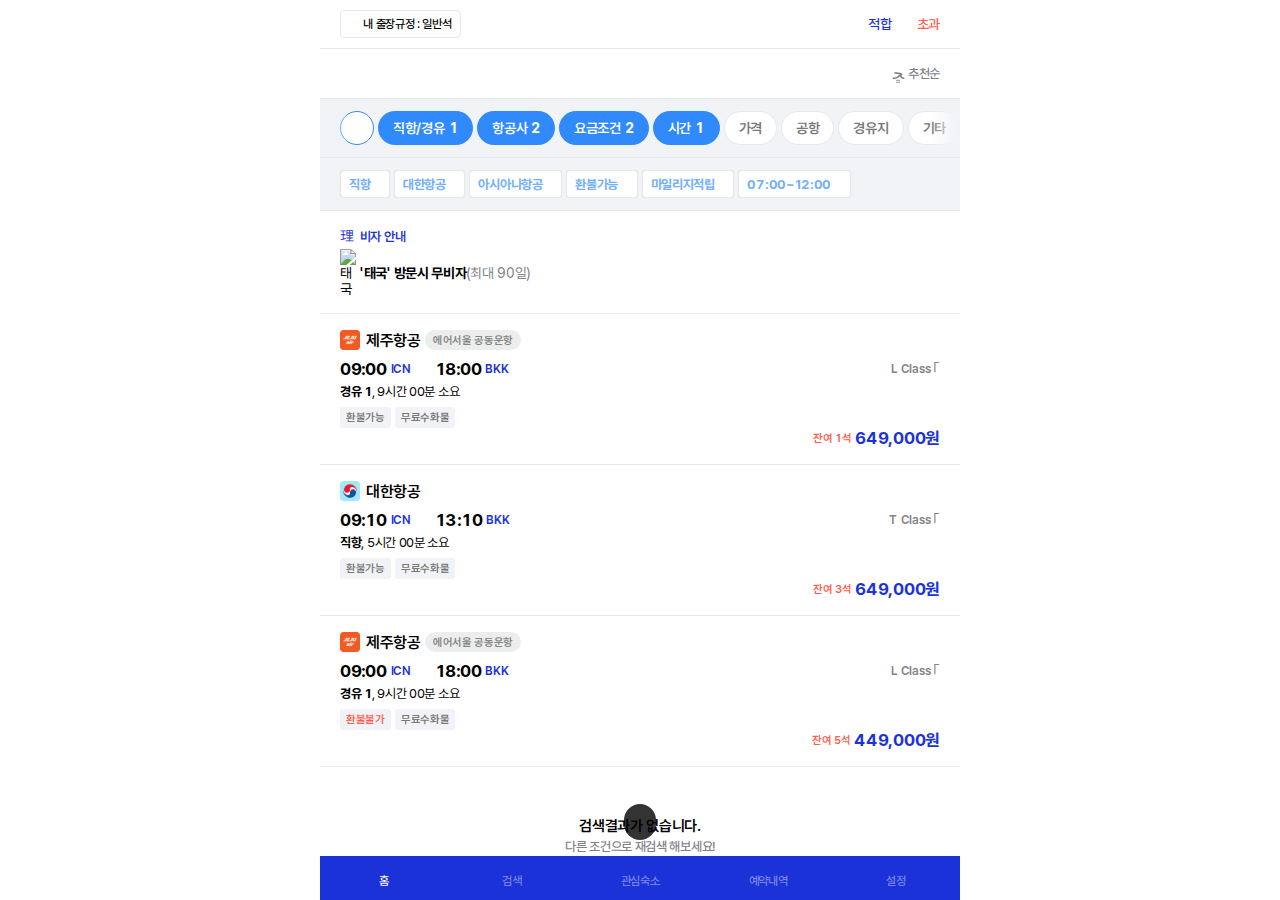
==== index.html @ 93a693ca "gsap 추가" ====
<!DOCTYPE html>
<html lang="ko">

	<head>
		<meta charset="UTF-8">
		<meta name="apple-mobile-web-app-capable" content="yes">
		<meta name="viewport" content="width=device-width, initial-scale=1.0, viewport-fit=cover">
		<meta name="theme-color" content="transparent">
		<script src="https://cdn.jsdelivr.net/npm/gsap@3.12.7/dist/gsap.min.js"></script>
		<link rel='stylesheet' href='assets/css/base.css?v=1.0.0'>
		<title>Travel App</title>
		<script src="assets/js/common.js"></script>
	</head>

	<body>
		<div id="wrap">
			<div id="contents">
				<!-- * 출장 규정 -->
				<div class="trip-rules">
					<div class="my-rules">내 출장규정 : 일반석</div>
					<ul class="rules">
						<li class="suitable">적합</li>
						<li class="unsuitable">초과</li>
					</ul>
				</div>
				<!-- * 리스트 상단 -->
				<div class="list-result-top">
					<button type="button" class="btn-list-filter" role="button" aria-haspopup="true" data-modal-name="align">추천순</button>
				</div>
				<!-- * 필터 -->
				<div class="list-inline-filter-wrap">
					<div class="list-inline-filter">
						<div class="inline-list">
							<button aria-label="필터초기화" class="btn-inline-reset" role="button"></button>
							<button aria-checked="false" class="btn-inline-filter" role="checkbox" data-filter-parent="direct" data-modal-name="filter"><span>직항/경유</span><strong>1</strong></button>
							<button aria-checked="false" class="btn-inline-filter" role="checkbox" data-filter-parent="airline" data-modal-name="filter"><span>항공사</span></button>
							<button aria-checked="false" class="btn-inline-filter" role="checkbox" data-filter-parent="price-option" data-modal-name="filter"><span>요금조건</span></button>
							<button aria-checked="false" class="btn-inline-filter" role="checkbox" data-filter-parent="time" data-modal-name="filter"><span>시간</span></button>
							<button aria-checked="false" class="btn-inline-filter" role="checkbox" data-filter-parent="price" data-modal-name="filter"><span>가격</span></button>
							<button aria-checked="false" class="btn-inline-filter" role="checkbox" data-filter-parent="airport" data-modal-name="filter"><span>공항</span></button>
							<button aria-checked="false" class="btn-inline-filter" role="checkbox" data-filter-parent="layout" data-modal-name="filter"><span>경유지</span></button>
							<button aria-checked="false" class="btn-inline-filter" role="checkbox" data-filter-parent="etc" data-modal-name="filter"><span>기타</span></button>
						</div>
					</div>
					<div class="list-selected-filter">
						<div class="inline-list">
							<span class="selected-filter" data-filter-child="direct">
								<span class="selected-filter-text">직항</span>
								<button type="button" class="btn-infilter-view" aria-label="필터 열기"></button>
								<button type="button" class="btn-infilter-delete" aria-label="조건 삭제"></button>
							</span>
							<span class="selected-filter" data-filter-child="airline">
								<span class="selected-filter-text">대한항공</span>
								<button type="button" class="btn-infilter-view" aria-label="필터 열기"></button>
								<button type="button" class="btn-infilter-delete" aria-label="조건 삭제"></button>
							</span>
							<span class="selected-filter" data-filter-child="airline">
								<span class="selected-filter-text">아시아나항공</span>
								<button type="button" class="btn-infilter-view" aria-label="필터 열기"></button>
								<button type="button" class="btn-infilter-delete" aria-label="조건 삭제"></button>
							</span>
							<span class="selected-filter" data-filter-child="price-option">
								<span class="selected-filter-text">환불가능</span>
								<button type="button" class="btn-infilter-view" aria-label="필터 열기"></button>
								<button type="button" class="btn-infilter-delete" aria-label="조건 삭제"></button>
							</span>
							<span class="selected-filter" data-filter-child="price-option">
								<span class="selected-filter-text">마일리지적립</span>
								<button type="button" class="btn-infilter-view" aria-label="필터 열기"></button>
								<button type="button" class="btn-infilter-delete" aria-label="조건 삭제"></button>
							</span>
							<span class="selected-filter" data-filter-child="time">
								<span class="selected-filter-text">07:00~12:00</span>
								<button type="button" class="btn-infilter-view" aria-label="필터 열기"></button>
								<button type="button" class="btn-infilter-delete" aria-label="조건 삭제"></button>
							</span>
						</div>
					</div>
				</div>
				<!-- * 비자 -->
				<dl class="list-inline-visa">
					<dt><strong>비자 안내</strong><button type="button" class="ti ti-exclamation-circle" aria-label="비자정보 상세보기"></button></dt>
					<dd><img src="https://flagicons.lipis.dev/flags/4x3/th.svg" alt="태국" class="flag"><strong>'태국' 방문시 무비자</strong><span>(최대 90일)</span></dd>
				</dl>
				<!-- * 항공 검색결과 아이템 -->
				<div class="flight-list-item">
					<div class="flight-name">
						<img src="assets/images/img/7C_Small.png" alt="제주항공" class="airline-logo">
						<strong>제주항공</strong>
						<span class="code-share">에어서울 공동운항</span>
					</div>
					<div class="flight-info">
						<ul class="list-schedule">
							<li><strong>09:00</strong><span>ICN</span></li>
							<li><strong>18:00</strong><span>BKK</span></li>
						</ul>
						<div class="seat-class">
							<button type="button" class="seat-class-default" aria-haspopup="true" aria-expanded="false"><span>L Class</span></button>
							<ul class="seat-detail-layer">
								<li>ICN - BKK : <strong>L Class</strong></li>
								<li class="text">L Class의 마일리지 적립율은 0%입니다.</li>
							</ul>
						</div>
						<div class="flight-info-detail">
							<button type="button" class="btn-schedule-detail" aria-haspopup="true" aria-expanded="false"><strong>경유 1</strong>, 9시간 00분 소요</button>
							<div class="schedule-detail-layer">
								<button type="button" class="btn-schedule-detail-close" aria-label="닫기"></button>
								<ol class="ol-schedule">
									<li>
										<p class="airport"><strong>인천 국제공항</strong><span>ICN</span></p>
										<p class="airline"><img src="assets/images/img/7C_Small.png" alt="제주항공" class="airline-logo"><span>제주항공 7C550</span></p>
										<div class="time">
											<div>
												<p>24.01.01(목) 21:30 출발</p>
												<p class="turnaround">총 3시간 20분 소요</p>
											</div>
										</div>
									</li>
									<li>
										<p class="airport"><strong>하데나 국제공항</strong><span>HND</span></p>
										<p class="airline"><img src="assets/images/img/7C_Small.png" alt="제주항공" class="airline-logo"><span>제주항공 7C545</span></p>
										<div class="time">
											<div>
												<p>24.01.01(목) 21:30 출발</p>
												<p class="turnaround">총 3시간 20분 소요</p>
											</div>
										</div>
									</li>
									<li>
										<p class="airport"><strong>수안나폼 국제공항</strong><span>BKK</span></p>
										<p class="time">24.01.01(금) 00:50 도착</p>
									</li>
								</ol>
							</div>
						</div>
					</div>
					<ul class="flight-benefit">
						<li class="benefit-label">환불가능</li>
						<li class="benefit-label">무료수화물</li>
					</ul>
					<div class="price">
						<span class="available-seat">잔여 1석</span><strong>649,000원</strong>
					</div>
					<button type="button" class="item-selected-schedule" aria-label="선택"></button>
				</div>
				<!-- * 항공 검색결과 아이템 -->
				<div class="flight-list-item">
					<div class="flight-name">
						<img src="assets/images/img/KE_Small.png" alt="대한항공" class="airline-logo">
						<strong>대한항공</strong>
					</div>
					<div class="flight-info">
						<ul class="list-schedule">
							<li><strong>09:10</strong><span>ICN</span></li>
							<li><strong>13:10</strong><span>BKK</span></li>
						</ul>
						<div class="seat-class">
							<button type="button" class="seat-class-default" aria-haspopup="true" aria-expanded="false"><span>T Class</span></button>
							<ul class="seat-detail-layer" role="tooltip">
								<li>ICN - BKK : <strong>T Class</strong></li>
								<li class="text">T Class의 마일리지 적립율은 50%입니다.</li>
							</ul>
						</div>
						<div class="flight-info-detail">
							<button type="button" class="btn-schedule-detail" aria-haspopup="true" aria-expanded="false"><strong>직항</strong>, 5시간 00분 소요</button>
							<div class="schedule-detail-layer" role="tooltip">
								<button type="button" class="btn-schedule-detail-close" aria-label="닫기"></button>
								<ol class="ol-schedule">
									<li>
										<p class="airport"><strong>인천 국제공항</strong><span>ICN</span></p>
										<p class="airline"><img src="assets/images/img/KE_Small.png" alt="대한항공" class="airline-logo"><span>대한항공 KE550</span></p>
										<div class="time">
											<div>
												<p>24.01.01(목) 21:30 출발</p>
												<p class="turnaround">총 3시간 20분 소요</p>
											</div>
										</div>
									</li>
									<li>
										<p class="airport"><strong>하데나 국제공항</strong><span>HND</span></p>
										<p class="airline"><img src="assets/images/img/KE_Small.png" alt="대한항공" class="airline-logo"><span>대한항공 KE545</span></p>
										<div class="time">
											<div>
												<p>24.01.01(목) 21:30 출발</p>
												<p class="turnaround">총 3시간 20분 소요</p>
											</div>
										</div>
									</li>
									<li>
										<p class="airport"><strong>수안나폼 국제공항</strong><span>BKK</span></p>
										<p class="time">24.01.01(금) 00:50 도착</p>
									</li>
								</ol>
							</div>
						</div>
					</div>
					<ul class="flight-benefit">
						<li class="benefit-label">환불가능</li>
						<li class="benefit-label">무료수화물</li>
					</ul>
					<div class="price">
						<span class="available-seat">잔여 3석</span><strong>649,000원</strong>
					</div>
					<button type="button" class="item-selected-schedule" aria-label="선택"></button>
				</div>
				<!-- * 항공 검색결과 아이템 -->
				<div class="flight-list-item">
					<div class="flight-name">
						<img src="assets/images/img/7C_Small.png" alt="제주항공" class="airline-logo">
						<strong>제주항공</strong>
						<span class="code-share">에어서울 공동운항</span>
					</div>
					<div class="flight-info">
						<ul class="list-schedule">
							<li><strong>09:00</strong><span>ICN</span></li>
							<li><strong>18:00</strong><span>BKK</span></li>
						</ul>
						<div class="seat-class">
							<button type="button" class="seat-class-default" aria-haspopup="true" aria-expanded="false"><span>L Class</span></button>
							<ul class="seat-detail-layer">
								<li>ICN - BKK : <strong>L Class</strong></li>
								<li class="text">L Class의 마일리지 적립율은 0%입니다.</li>
							</ul>
						</div>
						<div class="flight-info-detail">
							<button type="button" class="btn-schedule-detail" aria-haspopup="true" aria-expanded="false"><strong>경유 1</strong>, 9시간 00분 소요</button>
							<div class="schedule-detail-layer">
								<button type="button" class="btn-schedule-detail-close" aria-label="닫기"></button>
								<ol class="ol-schedule">
									<li>
										<p class="airport"><strong>인천 국제공항</strong><span>ICN</span></p>
										<p class="airline"><img src="assets/images/img/7C_Small.png" alt="제주항공" class="airline-logo"><span>제주항공 7C550</span></p>
										<div class="time">
											<div>
												<p>24.01.01(목) 21:30 출발</p>
												<p class="turnaround">총 3시간 20분 소요</p>
											</div>
										</div>
									</li>
									<li>
										<p class="airport"><strong>하데나 국제공항</strong><span>HND</span></p>
										<p class="airline"><img src="assets/images/img/7C_Small.png" alt="제주항공" class="airline-logo"><span>제주항공 7C545</span></p>
										<div class="time">
											<div>
												<p>24.01.01(목) 21:30 출발</p>
												<p class="turnaround">총 3시간 20분 소요</p>
											</div>
										</div>
									</li>
									<li>
										<p class="airport"><strong>수안나폼 국제공항</strong><span>BKK</span></p>
										<p class="time">24.01.01(금) 00:50 도착</p>
									</li>
								</ol>
							</div>
						</div>
					</div>
					<ul class="flight-benefit">
						<li class="benefit-label danger">환불불가</li>
						<li class="benefit-label">무료수화물</li>
					</ul>
					<div class="price">
						<span class="available-seat">잔여 5석</span><strong>449,000원</strong>
					</div>
					<button type="button" class="item-selected-schedule" aria-label="선택"></button>
				</div>
				<!-- * 검색 결과 없음 -->
				<div class="list-nodata">
					<i class="ti ti-alert-triangle-filled"></i>
					<p class="title">검색결과가 없습니다.</p>
					<p class="text">다른 조건으로 재검색 해보세요!</p>
				</div>
				<!-- * 새로고침 -->
				<button type="button" class="btn-list-refresh"><span>새로고침</span></button>
			</div>
			<!-- * 정렬 모달 -->
			<div class="modal" data-type="bottom" data-modal-name="align">
				<div class="modal-contents">
					<button type="button" role="button" aria-label="필터 닫기" class="btn-modal-mo-close"></button>
					<div class="modal-header">
						<h1 class="title">검색결과 정렬</h1>
						<button type="button" role="button" aria-label="필터 닫기" class="btn-modal-close"></button>
					</div>
					<div class="modal-body">

					</div>
					<div class="modal-footer">
						<button type="button" role="button" class="btn-modal-apply">적용하기</button>
					</div>
				</div>
			</div>
			<!-- * 필터 모달 -->
			<div class="modal" data-type="bottom" data-modal-name="filter">
				<div class="modal-contents">
					<button type="button" role="button" aria-label="필터 닫기" class="btn-modal-mo-close"></button>
					<div class="modal-header">
						<h1 class="title"></h1>
						<button type="button" role="button" aria-label="필터 닫기" class="btn-modal-close"></button>
					</div>
					<div class="modal-body">

					</div>
					<div class="modal-footer">
						<button type="button" role="button" class="btn-modal-apply">적용하기</button>
					</div>
				</div>
			</div>
			<nav class="nav-bottom">
				<ul>
					<li><button type="button" aria-checked="true" role="button"><i class="ti ti-home"></i><span>홈</span></button></li>
					<li><button type="button" aria-checked="false" role="button"><i class="ti ti-map-search"></i><span>검색</span></button></li>
					<li><button type="button" aria-checked="false" role="button"><i class="ti ti-heart-star"></i><span>관심숙소</span></button></li>
					<li><button type="button" aria-checked="false" role="button"><i class="ti ti-calendar-week"></i><span>예약내역</span></button></li>
					<li><button type="button" aria-checked="false" role="button"><i class="ti ti-adjustments-alt"></i><span>설정</span></button></li>
				</ul>
			</nav>
		</div>
	</body>

</html>
---- assets/css/base.css ----
@import"https://cdn.jsdelivr.net/npm/@tabler/icons-webfont@latest/dist/tabler-icons.min.css";:root{--root-bg: #FFF;--default-bg: #F2F3F7;--default-bg-rgb: 242, 243, 247;--placeholder: rgba(126, 130, 137, 40%);--border-default: #E5E9ED;--border-focus: #1B32D8;--border-valid: #FF5C4B;--disabled-btn: rgba(126, 130, 137, 30%);--disabled: rgba(230, 233, 238, 40%);--c-white: #FFF;--c-white-rgb: 255, 255, 255;--c-black: #000;--c-black-rgb: 0, 0, 0;--c-gray-1: #333;--c-gray-1-rgb: 51, 51, 51;--c-gray-2: #787878;--c-gray-3: #7e8289;--c-gray-3-rgb: 128, 131, 137;--c-gray-4: #848484;--c-gray-5: #B9BEC6;--c-gray-6: #BEBEBE;--c-gray-7: #E5E9ED;--c-gray-7-rgb: 229, 233, 237;--c-gray-8: #F2F3F7;--c-gray-8-rgb: 242, 243, 247;--primary-blue: #1B32D8;--primary-blue-rgb: 27, 50, 216;--secondary-blue: #74AFFB;--secondary-blue-rgb: 116, 175, 251;--tertiary-blue: #308AFC;--tertiary-blue-rgb: 0, 152, 255;--c-point-1: #FF5C4B;--c-point-1-rgb: 255, 92, 75;--c-point-2: #91ACCE;--c-point-2-rgb: 145, 172, 206;--c-danger: #FF0000;--fs-mini: 10px;--fs-xxsmall: 11px;--fs-xsmall: 12px;--fs-small: 13px;--fs-base: 14px;--fs-medium: 15px;--fs-large: 16px;--fs-extra: 17px;--fs-big: 18px;--fs-black: 20px;--fs-super: 24px;--fw-thin: 100;--fw-extlight: 200;--fw-light: 300;--fw-base: 400;--fw-medium: 500;--fw-semi: 600;--fw-bold: 700;--fw-extra: 800;--fw-black: 900;--rd-half: 50%;--rd-full: 100%;--rd-xsmall: 2px;--rd-small: 4px;--rd-medium: 8px;--rd-large: 16px;--body-min-width: 320px;--body-max-width: 640px;--lh-120: 120%;--lh-130: 130%;--lh-140: 140%;--lh-150: 150%;--lh-160: 160%}.mg-t0{margin-top:0px !important}.mg-b0{margin-bottom:0px !important}.mg-l0{margin-left:0px !important}.mg-r0{margin-right:0px !important}.pd-t0{padding-top:0px !important}.pd-b0{padding-bottom:0px !important}.pd-l0{padding-left:0px !important}.pd-r0{padding-right:0px !important}.t0{top:0px !important}.r0{right:0px !important}.b0{bottom:0px !important}.l0{left:0px !important}.mg-t1{margin-top:1px !important}.mg-b1{margin-bottom:1px !important}.mg-l1{margin-left:1px !important}.mg-r1{margin-right:1px !important}.pd-t1{padding-top:1px !important}.pd-b1{padding-bottom:1px !important}.pd-l1{padding-left:1px !important}.pd-r1{padding-right:1px !important}.t1{top:1px !important}.r1{right:1px !important}.b1{bottom:1px !important}.l1{left:1px !important}.mg-t2{margin-top:2px !important}.mg-b2{margin-bottom:2px !important}.mg-l2{margin-left:2px !important}.mg-r2{margin-right:2px !important}.pd-t2{padding-top:2px !important}.pd-b2{padding-bottom:2px !important}.pd-l2{padding-left:2px !important}.pd-r2{padding-right:2px !important}.t2{top:2px !important}.r2{right:2px !important}.b2{bottom:2px !important}.l2{left:2px !important}.mg-t3{margin-top:3px !important}.mg-b3{margin-bottom:3px !important}.mg-l3{margin-left:3px !important}.mg-r3{margin-right:3px !important}.pd-t3{padding-top:3px !important}.pd-b3{padding-bottom:3px !important}.pd-l3{padding-left:3px !important}.pd-r3{padding-right:3px !important}.t3{top:3px !important}.r3{right:3px !important}.b3{bottom:3px !important}.l3{left:3px !important}.mg-t4{margin-top:4px !important}.mg-b4{margin-bottom:4px !important}.mg-l4{margin-left:4px !important}.mg-r4{margin-right:4px !important}.pd-t4{padding-top:4px !important}.pd-b4{padding-bottom:4px !important}.pd-l4{padding-left:4px !important}.pd-r4{padding-right:4px !important}.t4{top:4px !important}.r4{right:4px !important}.b4{bottom:4px !important}.l4{left:4px !important}.mg-t5{margin-top:5px !important}.mg-b5{margin-bottom:5px !important}.mg-l5{margin-left:5px !important}.mg-r5{margin-right:5px !important}.pd-t5{padding-top:5px !important}.pd-b5{padding-bottom:5px !important}.pd-l5{padding-left:5px !important}.pd-r5{padding-right:5px !important}.t5{top:5px !important}.r5{right:5px !important}.b5{bottom:5px !important}.l5{left:5px !important}.mg-t6{margin-top:6px !important}.mg-b6{margin-bottom:6px !important}.mg-l6{margin-left:6px !important}.mg-r6{margin-right:6px !important}.pd-t6{padding-top:6px !important}.pd-b6{padding-bottom:6px !important}.pd-l6{padding-left:6px !important}.pd-r6{padding-right:6px !important}.t6{top:6px !important}.r6{right:6px !important}.b6{bottom:6px !important}.l6{left:6px !important}.mg-t7{margin-top:7px !important}.mg-b7{margin-bottom:7px !important}.mg-l7{margin-left:7px !important}.mg-r7{margin-right:7px !important}.pd-t7{padding-top:7px !important}.pd-b7{padding-bottom:7px !important}.pd-l7{padding-left:7px !important}.pd-r7{padding-right:7px !important}.t7{top:7px !important}.r7{right:7px !important}.b7{bottom:7px !important}.l7{left:7px !important}.mg-t8{margin-top:8px !important}.mg-b8{margin-bottom:8px !important}.mg-l8{margin-left:8px !important}.mg-r8{margin-right:8px !important}.pd-t8{padding-top:8px !important}.pd-b8{padding-bottom:8px !important}.pd-l8{padding-left:8px !important}.pd-r8{padding-right:8px !important}.t8{top:8px !important}.r8{right:8px !important}.b8{bottom:8px !important}.l8{left:8px !important}.mg-t9{margin-top:9px !important}.mg-b9{margin-bottom:9px !important}.mg-l9{margin-left:9px !important}.mg-r9{margin-right:9px !important}.pd-t9{padding-top:9px !important}.pd-b9{padding-bottom:9px !important}.pd-l9{padding-left:9px !important}.pd-r9{padding-right:9px !important}.t9{top:9px !important}.r9{right:9px !important}.b9{bottom:9px !important}.l9{left:9px !important}.mg-t10{margin-top:10px !important}.mg-b10{margin-bottom:10px !important}.mg-l10{margin-left:10px !important}.mg-r10{margin-right:10px !important}.pd-t10{padding-top:10px !important}.pd-b10{padding-bottom:10px !important}.pd-l10{padding-left:10px !important}.pd-r10{padding-right:10px !important}.t10{top:10px !important}.r10{right:10px !important}.b10{bottom:10px !important}.l10{left:10px !important}.mg-t11{margin-top:11px !important}.mg-b11{margin-bottom:11px !important}.mg-l11{margin-left:11px !important}.mg-r11{margin-right:11px !important}.pd-t11{padding-top:11px !important}.pd-b11{padding-bottom:11px !important}.pd-l11{padding-left:11px !important}.pd-r11{padding-right:11px !important}.t11{top:11px !important}.r11{right:11px !important}.b11{bottom:11px !important}.l11{left:11px !important}.mg-t12{margin-top:12px !important}.mg-b12{margin-bottom:12px !important}.mg-l12{margin-left:12px !important}.mg-r12{margin-right:12px !important}.pd-t12{padding-top:12px !important}.pd-b12{padding-bottom:12px !important}.pd-l12{padding-left:12px !important}.pd-r12{padding-right:12px !important}.t12{top:12px !important}.r12{right:12px !important}.b12{bottom:12px !important}.l12{left:12px !important}.mg-t13{margin-top:13px !important}.mg-b13{margin-bottom:13px !important}.mg-l13{margin-left:13px !important}.mg-r13{margin-right:13px !important}.pd-t13{padding-top:13px !important}.pd-b13{padding-bottom:13px !important}.pd-l13{padding-left:13px !important}.pd-r13{padding-right:13px !important}.t13{top:13px !important}.r13{right:13px !important}.b13{bottom:13px !important}.l13{left:13px !important}.mg-t14{margin-top:14px !important}.mg-b14{margin-bottom:14px !important}.mg-l14{margin-left:14px !important}.mg-r14{margin-right:14px !important}.pd-t14{padding-top:14px !important}.pd-b14{padding-bottom:14px !important}.pd-l14{padding-left:14px !important}.pd-r14{padding-right:14px !important}.t14{top:14px !important}.r14{right:14px !important}.b14{bottom:14px !important}.l14{left:14px !important}.mg-t15{margin-top:15px !important}.mg-b15{margin-bottom:15px !important}.mg-l15{margin-left:15px !important}.mg-r15{margin-right:15px !important}.pd-t15{padding-top:15px !important}.pd-b15{padding-bottom:15px !important}.pd-l15{padding-left:15px !important}.pd-r15{padding-right:15px !important}.t15{top:15px !important}.r15{right:15px !important}.b15{bottom:15px !important}.l15{left:15px !important}.mg-t16{margin-top:16px !important}.mg-b16{margin-bottom:16px !important}.mg-l16{margin-left:16px !important}.mg-r16{margin-right:16px !important}.pd-t16{padding-top:16px !important}.pd-b16{padding-bottom:16px !important}.pd-l16{padding-left:16px !important}.pd-r16{padding-right:16px !important}.t16{top:16px !important}.r16{right:16px !important}.b16{bottom:16px !important}.l16{left:16px !important}.mg-t17{margin-top:17px !important}.mg-b17{margin-bottom:17px !important}.mg-l17{margin-left:17px !important}.mg-r17{margin-right:17px !important}.pd-t17{padding-top:17px !important}.pd-b17{padding-bottom:17px !important}.pd-l17{padding-left:17px !important}.pd-r17{padding-right:17px !important}.t17{top:17px !important}.r17{right:17px !important}.b17{bottom:17px !important}.l17{left:17px !important}.mg-t18{margin-top:18px !important}.mg-b18{margin-bottom:18px !important}.mg-l18{margin-left:18px !important}.mg-r18{margin-right:18px !important}.pd-t18{padding-top:18px !important}.pd-b18{padding-bottom:18px !important}.pd-l18{padding-left:18px !important}.pd-r18{padding-right:18px !important}.t18{top:18px !important}.r18{right:18px !important}.b18{bottom:18px !important}.l18{left:18px !important}.mg-t19{margin-top:19px !important}.mg-b19{margin-bottom:19px !important}.mg-l19{margin-left:19px !important}.mg-r19{margin-right:19px !important}.pd-t19{padding-top:19px !important}.pd-b19{padding-bottom:19px !important}.pd-l19{padding-left:19px !important}.pd-r19{padding-right:19px !important}.t19{top:19px !important}.r19{right:19px !important}.b19{bottom:19px !important}.l19{left:19px !important}.mg-t20{margin-top:20px !important}.mg-b20{margin-bottom:20px !important}.mg-l20{margin-left:20px !important}.mg-r20{margin-right:20px !important}.pd-t20{padding-top:20px !important}.pd-b20{padding-bottom:20px !important}.pd-l20{padding-left:20px !important}.pd-r20{padding-right:20px !important}.t20{top:20px !important}.r20{right:20px !important}.b20{bottom:20px !important}.l20{left:20px !important}.mg-t21{margin-top:21px !important}.mg-b21{margin-bottom:21px !important}.mg-l21{margin-left:21px !important}.mg-r21{margin-right:21px !important}.pd-t21{padding-top:21px !important}.pd-b21{padding-bottom:21px !important}.pd-l21{padding-left:21px !important}.pd-r21{padding-right:21px !important}.t21{top:21px !important}.r21{right:21px !important}.b21{bottom:21px !important}.l21{left:21px !important}.mg-t22{margin-top:22px !important}.mg-b22{margin-bottom:22px !important}.mg-l22{margin-left:22px !important}.mg-r22{margin-right:22px !important}.pd-t22{padding-top:22px !important}.pd-b22{padding-bottom:22px !important}.pd-l22{padding-left:22px !important}.pd-r22{padding-right:22px !important}.t22{top:22px !important}.r22{right:22px !important}.b22{bottom:22px !important}.l22{left:22px !important}.mg-t23{margin-top:23px !important}.mg-b23{margin-bottom:23px !important}.mg-l23{margin-left:23px !important}.mg-r23{margin-right:23px !important}.pd-t23{padding-top:23px !important}.pd-b23{padding-bottom:23px !important}.pd-l23{padding-left:23px !important}.pd-r23{padding-right:23px !important}.t23{top:23px !important}.r23{right:23px !important}.b23{bottom:23px !important}.l23{left:23px !important}.mg-t24{margin-top:24px !important}.mg-b24{margin-bottom:24px !important}.mg-l24{margin-left:24px !important}.mg-r24{margin-right:24px !important}.pd-t24{padding-top:24px !important}.pd-b24{padding-bottom:24px !important}.pd-l24{padding-left:24px !important}.pd-r24{padding-right:24px !important}.t24{top:24px !important}.r24{right:24px !important}.b24{bottom:24px !important}.l24{left:24px !important}.mg-t25{margin-top:25px !important}.mg-b25{margin-bottom:25px !important}.mg-l25{margin-left:25px !important}.mg-r25{margin-right:25px !important}.pd-t25{padding-top:25px !important}.pd-b25{padding-bottom:25px !important}.pd-l25{padding-left:25px !important}.pd-r25{padding-right:25px !important}.t25{top:25px !important}.r25{right:25px !important}.b25{bottom:25px !important}.l25{left:25px !important}.mg-t26{margin-top:26px !important}.mg-b26{margin-bottom:26px !important}.mg-l26{margin-left:26px !important}.mg-r26{margin-right:26px !important}.pd-t26{padding-top:26px !important}.pd-b26{padding-bottom:26px !important}.pd-l26{padding-left:26px !important}.pd-r26{padding-right:26px !important}.t26{top:26px !important}.r26{right:26px !important}.b26{bottom:26px !important}.l26{left:26px !important}.mg-t27{margin-top:27px !important}.mg-b27{margin-bottom:27px !important}.mg-l27{margin-left:27px !important}.mg-r27{margin-right:27px !important}.pd-t27{padding-top:27px !important}.pd-b27{padding-bottom:27px !important}.pd-l27{padding-left:27px !important}.pd-r27{padding-right:27px !important}.t27{top:27px !important}.r27{right:27px !important}.b27{bottom:27px !important}.l27{left:27px !important}.mg-t28{margin-top:28px !important}.mg-b28{margin-bottom:28px !important}.mg-l28{margin-left:28px !important}.mg-r28{margin-right:28px !important}.pd-t28{padding-top:28px !important}.pd-b28{padding-bottom:28px !important}.pd-l28{padding-left:28px !important}.pd-r28{padding-right:28px !important}.t28{top:28px !important}.r28{right:28px !important}.b28{bottom:28px !important}.l28{left:28px !important}.mg-t29{margin-top:29px !important}.mg-b29{margin-bottom:29px !important}.mg-l29{margin-left:29px !important}.mg-r29{margin-right:29px !important}.pd-t29{padding-top:29px !important}.pd-b29{padding-bottom:29px !important}.pd-l29{padding-left:29px !important}.pd-r29{padding-right:29px !important}.t29{top:29px !important}.r29{right:29px !important}.b29{bottom:29px !important}.l29{left:29px !important}.mg-t30{margin-top:30px !important}.mg-b30{margin-bottom:30px !important}.mg-l30{margin-left:30px !important}.mg-r30{margin-right:30px !important}.pd-t30{padding-top:30px !important}.pd-b30{padding-bottom:30px !important}.pd-l30{padding-left:30px !important}.pd-r30{padding-right:30px !important}.t30{top:30px !important}.r30{right:30px !important}.b30{bottom:30px !important}.l30{left:30px !important}.mg-t31{margin-top:31px !important}.mg-b31{margin-bottom:31px !important}.mg-l31{margin-left:31px !important}.mg-r31{margin-right:31px !important}.pd-t31{padding-top:31px !important}.pd-b31{padding-bottom:31px !important}.pd-l31{padding-left:31px !important}.pd-r31{padding-right:31px !important}.t31{top:31px !important}.r31{right:31px !important}.b31{bottom:31px !important}.l31{left:31px !important}.mg-t32{margin-top:32px !important}.mg-b32{margin-bottom:32px !important}.mg-l32{margin-left:32px !important}.mg-r32{margin-right:32px !important}.pd-t32{padding-top:32px !important}.pd-b32{padding-bottom:32px !important}.pd-l32{padding-left:32px !important}.pd-r32{padding-right:32px !important}.t32{top:32px !important}.r32{right:32px !important}.b32{bottom:32px !important}.l32{left:32px !important}.mg-t33{margin-top:33px !important}.mg-b33{margin-bottom:33px !important}.mg-l33{margin-left:33px !important}.mg-r33{margin-right:33px !important}.pd-t33{padding-top:33px !important}.pd-b33{padding-bottom:33px !important}.pd-l33{padding-left:33px !important}.pd-r33{padding-right:33px !important}.t33{top:33px !important}.r33{right:33px !important}.b33{bottom:33px !important}.l33{left:33px !important}.mg-t34{margin-top:34px !important}.mg-b34{margin-bottom:34px !important}.mg-l34{margin-left:34px !important}.mg-r34{margin-right:34px !important}.pd-t34{padding-top:34px !important}.pd-b34{padding-bottom:34px !important}.pd-l34{padding-left:34px !important}.pd-r34{padding-right:34px !important}.t34{top:34px !important}.r34{right:34px !important}.b34{bottom:34px !important}.l34{left:34px !important}.mg-t35{margin-top:35px !important}.mg-b35{margin-bottom:35px !important}.mg-l35{margin-left:35px !important}.mg-r35{margin-right:35px !important}.pd-t35{padding-top:35px !important}.pd-b35{padding-bottom:35px !important}.pd-l35{padding-left:35px !important}.pd-r35{padding-right:35px !important}.t35{top:35px !important}.r35{right:35px !important}.b35{bottom:35px !important}.l35{left:35px !important}.mg-t36{margin-top:36px !important}.mg-b36{margin-bottom:36px !important}.mg-l36{margin-left:36px !important}.mg-r36{margin-right:36px !important}.pd-t36{padding-top:36px !important}.pd-b36{padding-bottom:36px !important}.pd-l36{padding-left:36px !important}.pd-r36{padding-right:36px !important}.t36{top:36px !important}.r36{right:36px !important}.b36{bottom:36px !important}.l36{left:36px !important}.mg-t37{margin-top:37px !important}.mg-b37{margin-bottom:37px !important}.mg-l37{margin-left:37px !important}.mg-r37{margin-right:37px !important}.pd-t37{padding-top:37px !important}.pd-b37{padding-bottom:37px !important}.pd-l37{padding-left:37px !important}.pd-r37{padding-right:37px !important}.t37{top:37px !important}.r37{right:37px !important}.b37{bottom:37px !important}.l37{left:37px !important}.mg-t38{margin-top:38px !important}.mg-b38{margin-bottom:38px !important}.mg-l38{margin-left:38px !important}.mg-r38{margin-right:38px !important}.pd-t38{padding-top:38px !important}.pd-b38{padding-bottom:38px !important}.pd-l38{padding-left:38px !important}.pd-r38{padding-right:38px !important}.t38{top:38px !important}.r38{right:38px !important}.b38{bottom:38px !important}.l38{left:38px !important}.mg-t39{margin-top:39px !important}.mg-b39{margin-bottom:39px !important}.mg-l39{margin-left:39px !important}.mg-r39{margin-right:39px !important}.pd-t39{padding-top:39px !important}.pd-b39{padding-bottom:39px !important}.pd-l39{padding-left:39px !important}.pd-r39{padding-right:39px !important}.t39{top:39px !important}.r39{right:39px !important}.b39{bottom:39px !important}.l39{left:39px !important}.mg-t40{margin-top:40px !important}.mg-b40{margin-bottom:40px !important}.mg-l40{margin-left:40px !important}.mg-r40{margin-right:40px !important}.pd-t40{padding-top:40px !important}.pd-b40{padding-bottom:40px !important}.pd-l40{padding-left:40px !important}.pd-r40{padding-right:40px !important}.t40{top:40px !important}.r40{right:40px !important}.b40{bottom:40px !important}.l40{left:40px !important}.mg-t41{margin-top:41px !important}.mg-b41{margin-bottom:41px !important}.mg-l41{margin-left:41px !important}.mg-r41{margin-right:41px !important}.pd-t41{padding-top:41px !important}.pd-b41{padding-bottom:41px !important}.pd-l41{padding-left:41px !important}.pd-r41{padding-right:41px !important}.t41{top:41px !important}.r41{right:41px !important}.b41{bottom:41px !important}.l41{left:41px !important}.mg-t42{margin-top:42px !important}.mg-b42{margin-bottom:42px !important}.mg-l42{margin-left:42px !important}.mg-r42{margin-right:42px !important}.pd-t42{padding-top:42px !important}.pd-b42{padding-bottom:42px !important}.pd-l42{padding-left:42px !important}.pd-r42{padding-right:42px !important}.t42{top:42px !important}.r42{right:42px !important}.b42{bottom:42px !important}.l42{left:42px !important}.mg-t43{margin-top:43px !important}.mg-b43{margin-bottom:43px !important}.mg-l43{margin-left:43px !important}.mg-r43{margin-right:43px !important}.pd-t43{padding-top:43px !important}.pd-b43{padding-bottom:43px !important}.pd-l43{padding-left:43px !important}.pd-r43{padding-right:43px !important}.t43{top:43px !important}.r43{right:43px !important}.b43{bottom:43px !important}.l43{left:43px !important}.mg-t44{margin-top:44px !important}.mg-b44{margin-bottom:44px !important}.mg-l44{margin-left:44px !important}.mg-r44{margin-right:44px !important}.pd-t44{padding-top:44px !important}.pd-b44{padding-bottom:44px !important}.pd-l44{padding-left:44px !important}.pd-r44{padding-right:44px !important}.t44{top:44px !important}.r44{right:44px !important}.b44{bottom:44px !important}.l44{left:44px !important}.mg-t45{margin-top:45px !important}.mg-b45{margin-bottom:45px !important}.mg-l45{margin-left:45px !important}.mg-r45{margin-right:45px !important}.pd-t45{padding-top:45px !important}.pd-b45{padding-bottom:45px !important}.pd-l45{padding-left:45px !important}.pd-r45{padding-right:45px !important}.t45{top:45px !important}.r45{right:45px !important}.b45{bottom:45px !important}.l45{left:45px !important}.mg-t46{margin-top:46px !important}.mg-b46{margin-bottom:46px !important}.mg-l46{margin-left:46px !important}.mg-r46{margin-right:46px !important}.pd-t46{padding-top:46px !important}.pd-b46{padding-bottom:46px !important}.pd-l46{padding-left:46px !important}.pd-r46{padding-right:46px !important}.t46{top:46px !important}.r46{right:46px !important}.b46{bottom:46px !important}.l46{left:46px !important}.mg-t47{margin-top:47px !important}.mg-b47{margin-bottom:47px !important}.mg-l47{margin-left:47px !important}.mg-r47{margin-right:47px !important}.pd-t47{padding-top:47px !important}.pd-b47{padding-bottom:47px !important}.pd-l47{padding-left:47px !important}.pd-r47{padding-right:47px !important}.t47{top:47px !important}.r47{right:47px !important}.b47{bottom:47px !important}.l47{left:47px !important}.mg-t48{margin-top:48px !important}.mg-b48{margin-bottom:48px !important}.mg-l48{margin-left:48px !important}.mg-r48{margin-right:48px !important}.pd-t48{padding-top:48px !important}.pd-b48{padding-bottom:48px !important}.pd-l48{padding-left:48px !important}.pd-r48{padding-right:48px !important}.t48{top:48px !important}.r48{right:48px !important}.b48{bottom:48px !important}.l48{left:48px !important}.mg-t49{margin-top:49px !important}.mg-b49{margin-bottom:49px !important}.mg-l49{margin-left:49px !important}.mg-r49{margin-right:49px !important}.pd-t49{padding-top:49px !important}.pd-b49{padding-bottom:49px !important}.pd-l49{padding-left:49px !important}.pd-r49{padding-right:49px !important}.t49{top:49px !important}.r49{right:49px !important}.b49{bottom:49px !important}.l49{left:49px !important}.mg-t50{margin-top:50px !important}.mg-b50{margin-bottom:50px !important}.mg-l50{margin-left:50px !important}.mg-r50{margin-right:50px !important}.pd-t50{padding-top:50px !important}.pd-b50{padding-bottom:50px !important}.pd-l50{padding-left:50px !important}.pd-r50{padding-right:50px !important}.t50{top:50px !important}.r50{right:50px !important}.b50{bottom:50px !important}.l50{left:50px !important}.mg-t51{margin-top:51px !important}.mg-b51{margin-bottom:51px !important}.mg-l51{margin-left:51px !important}.mg-r51{margin-right:51px !important}.pd-t51{padding-top:51px !important}.pd-b51{padding-bottom:51px !important}.pd-l51{padding-left:51px !important}.pd-r51{padding-right:51px !important}.t51{top:51px !important}.r51{right:51px !important}.b51{bottom:51px !important}.l51{left:51px !important}.mg-t52{margin-top:52px !important}.mg-b52{margin-bottom:52px !important}.mg-l52{margin-left:52px !important}.mg-r52{margin-right:52px !important}.pd-t52{padding-top:52px !important}.pd-b52{padding-bottom:52px !important}.pd-l52{padding-left:52px !important}.pd-r52{padding-right:52px !important}.t52{top:52px !important}.r52{right:52px !important}.b52{bottom:52px !important}.l52{left:52px !important}.mg-t53{margin-top:53px !important}.mg-b53{margin-bottom:53px !important}.mg-l53{margin-left:53px !important}.mg-r53{margin-right:53px !important}.pd-t53{padding-top:53px !important}.pd-b53{padding-bottom:53px !important}.pd-l53{padding-left:53px !important}.pd-r53{padding-right:53px !important}.t53{top:53px !important}.r53{right:53px !important}.b53{bottom:53px !important}.l53{left:53px !important}.mg-t54{margin-top:54px !important}.mg-b54{margin-bottom:54px !important}.mg-l54{margin-left:54px !important}.mg-r54{margin-right:54px !important}.pd-t54{padding-top:54px !important}.pd-b54{padding-bottom:54px !important}.pd-l54{padding-left:54px !important}.pd-r54{padding-right:54px !important}.t54{top:54px !important}.r54{right:54px !important}.b54{bottom:54px !important}.l54{left:54px !important}.mg-t55{margin-top:55px !important}.mg-b55{margin-bottom:55px !important}.mg-l55{margin-left:55px !important}.mg-r55{margin-right:55px !important}.pd-t55{padding-top:55px !important}.pd-b55{padding-bottom:55px !important}.pd-l55{padding-left:55px !important}.pd-r55{padding-right:55px !important}.t55{top:55px !important}.r55{right:55px !important}.b55{bottom:55px !important}.l55{left:55px !important}.mg-t56{margin-top:56px !important}.mg-b56{margin-bottom:56px !important}.mg-l56{margin-left:56px !important}.mg-r56{margin-right:56px !important}.pd-t56{padding-top:56px !important}.pd-b56{padding-bottom:56px !important}.pd-l56{padding-left:56px !important}.pd-r56{padding-right:56px !important}.t56{top:56px !important}.r56{right:56px !important}.b56{bottom:56px !important}.l56{left:56px !important}.mg-t57{margin-top:57px !important}.mg-b57{margin-bottom:57px !important}.mg-l57{margin-left:57px !important}.mg-r57{margin-right:57px !important}.pd-t57{padding-top:57px !important}.pd-b57{padding-bottom:57px !important}.pd-l57{padding-left:57px !important}.pd-r57{padding-right:57px !important}.t57{top:57px !important}.r57{right:57px !important}.b57{bottom:57px !important}.l57{left:57px !important}.mg-t58{margin-top:58px !important}.mg-b58{margin-bottom:58px !important}.mg-l58{margin-left:58px !important}.mg-r58{margin-right:58px !important}.pd-t58{padding-top:58px !important}.pd-b58{padding-bottom:58px !important}.pd-l58{padding-left:58px !important}.pd-r58{padding-right:58px !important}.t58{top:58px !important}.r58{right:58px !important}.b58{bottom:58px !important}.l58{left:58px !important}.mg-t59{margin-top:59px !important}.mg-b59{margin-bottom:59px !important}.mg-l59{margin-left:59px !important}.mg-r59{margin-right:59px !important}.pd-t59{padding-top:59px !important}.pd-b59{padding-bottom:59px !important}.pd-l59{padding-left:59px !important}.pd-r59{padding-right:59px !important}.t59{top:59px !important}.r59{right:59px !important}.b59{bottom:59px !important}.l59{left:59px !important}.mg-t60{margin-top:60px !important}.mg-b60{margin-bottom:60px !important}.mg-l60{margin-left:60px !important}.mg-r60{margin-right:60px !important}.pd-t60{padding-top:60px !important}.pd-b60{padding-bottom:60px !important}.pd-l60{padding-left:60px !important}.pd-r60{padding-right:60px !important}.t60{top:60px !important}.r60{right:60px !important}.b60{bottom:60px !important}.l60{left:60px !important}.mg-t61{margin-top:61px !important}.mg-b61{margin-bottom:61px !important}.mg-l61{margin-left:61px !important}.mg-r61{margin-right:61px !important}.pd-t61{padding-top:61px !important}.pd-b61{padding-bottom:61px !important}.pd-l61{padding-left:61px !important}.pd-r61{padding-right:61px !important}.t61{top:61px !important}.r61{right:61px !important}.b61{bottom:61px !important}.l61{left:61px !important}.mg-t62{margin-top:62px !important}.mg-b62{margin-bottom:62px !important}.mg-l62{margin-left:62px !important}.mg-r62{margin-right:62px !important}.pd-t62{padding-top:62px !important}.pd-b62{padding-bottom:62px !important}.pd-l62{padding-left:62px !important}.pd-r62{padding-right:62px !important}.t62{top:62px !important}.r62{right:62px !important}.b62{bottom:62px !important}.l62{left:62px !important}.mg-t63{margin-top:63px !important}.mg-b63{margin-bottom:63px !important}.mg-l63{margin-left:63px !important}.mg-r63{margin-right:63px !important}.pd-t63{padding-top:63px !important}.pd-b63{padding-bottom:63px !important}.pd-l63{padding-left:63px !important}.pd-r63{padding-right:63px !important}.t63{top:63px !important}.r63{right:63px !important}.b63{bottom:63px !important}.l63{left:63px !important}.mg-t64{margin-top:64px !important}.mg-b64{margin-bottom:64px !important}.mg-l64{margin-left:64px !important}.mg-r64{margin-right:64px !important}.pd-t64{padding-top:64px !important}.pd-b64{padding-bottom:64px !important}.pd-l64{padding-left:64px !important}.pd-r64{padding-right:64px !important}.t64{top:64px !important}.r64{right:64px !important}.b64{bottom:64px !important}.l64{left:64px !important}.mg-t65{margin-top:65px !important}.mg-b65{margin-bottom:65px !important}.mg-l65{margin-left:65px !important}.mg-r65{margin-right:65px !important}.pd-t65{padding-top:65px !important}.pd-b65{padding-bottom:65px !important}.pd-l65{padding-left:65px !important}.pd-r65{padding-right:65px !important}.t65{top:65px !important}.r65{right:65px !important}.b65{bottom:65px !important}.l65{left:65px !important}.mg-t66{margin-top:66px !important}.mg-b66{margin-bottom:66px !important}.mg-l66{margin-left:66px !important}.mg-r66{margin-right:66px !important}.pd-t66{padding-top:66px !important}.pd-b66{padding-bottom:66px !important}.pd-l66{padding-left:66px !important}.pd-r66{padding-right:66px !important}.t66{top:66px !important}.r66{right:66px !important}.b66{bottom:66px !important}.l66{left:66px !important}.mg-t67{margin-top:67px !important}.mg-b67{margin-bottom:67px !important}.mg-l67{margin-left:67px !important}.mg-r67{margin-right:67px !important}.pd-t67{padding-top:67px !important}.pd-b67{padding-bottom:67px !important}.pd-l67{padding-left:67px !important}.pd-r67{padding-right:67px !important}.t67{top:67px !important}.r67{right:67px !important}.b67{bottom:67px !important}.l67{left:67px !important}.mg-t68{margin-top:68px !important}.mg-b68{margin-bottom:68px !important}.mg-l68{margin-left:68px !important}.mg-r68{margin-right:68px !important}.pd-t68{padding-top:68px !important}.pd-b68{padding-bottom:68px !important}.pd-l68{padding-left:68px !important}.pd-r68{padding-right:68px !important}.t68{top:68px !important}.r68{right:68px !important}.b68{bottom:68px !important}.l68{left:68px !important}.mg-t69{margin-top:69px !important}.mg-b69{margin-bottom:69px !important}.mg-l69{margin-left:69px !important}.mg-r69{margin-right:69px !important}.pd-t69{padding-top:69px !important}.pd-b69{padding-bottom:69px !important}.pd-l69{padding-left:69px !important}.pd-r69{padding-right:69px !important}.t69{top:69px !important}.r69{right:69px !important}.b69{bottom:69px !important}.l69{left:69px !important}.mg-t70{margin-top:70px !important}.mg-b70{margin-bottom:70px !important}.mg-l70{margin-left:70px !important}.mg-r70{margin-right:70px !important}.pd-t70{padding-top:70px !important}.pd-b70{padding-bottom:70px !important}.pd-l70{padding-left:70px !important}.pd-r70{padding-right:70px !important}.t70{top:70px !important}.r70{right:70px !important}.b70{bottom:70px !important}.l70{left:70px !important}.mg-t71{margin-top:71px !important}.mg-b71{margin-bottom:71px !important}.mg-l71{margin-left:71px !important}.mg-r71{margin-right:71px !important}.pd-t71{padding-top:71px !important}.pd-b71{padding-bottom:71px !important}.pd-l71{padding-left:71px !important}.pd-r71{padding-right:71px !important}.t71{top:71px !important}.r71{right:71px !important}.b71{bottom:71px !important}.l71{left:71px !important}.mg-t72{margin-top:72px !important}.mg-b72{margin-bottom:72px !important}.mg-l72{margin-left:72px !important}.mg-r72{margin-right:72px !important}.pd-t72{padding-top:72px !important}.pd-b72{padding-bottom:72px !important}.pd-l72{padding-left:72px !important}.pd-r72{padding-right:72px !important}.t72{top:72px !important}.r72{right:72px !important}.b72{bottom:72px !important}.l72{left:72px !important}.mg-t73{margin-top:73px !important}.mg-b73{margin-bottom:73px !important}.mg-l73{margin-left:73px !important}.mg-r73{margin-right:73px !important}.pd-t73{padding-top:73px !important}.pd-b73{padding-bottom:73px !important}.pd-l73{padding-left:73px !important}.pd-r73{padding-right:73px !important}.t73{top:73px !important}.r73{right:73px !important}.b73{bottom:73px !important}.l73{left:73px !important}.mg-t74{margin-top:74px !important}.mg-b74{margin-bottom:74px !important}.mg-l74{margin-left:74px !important}.mg-r74{margin-right:74px !important}.pd-t74{padding-top:74px !important}.pd-b74{padding-bottom:74px !important}.pd-l74{padding-left:74px !important}.pd-r74{padding-right:74px !important}.t74{top:74px !important}.r74{right:74px !important}.b74{bottom:74px !important}.l74{left:74px !important}.mg-t75{margin-top:75px !important}.mg-b75{margin-bottom:75px !important}.mg-l75{margin-left:75px !important}.mg-r75{margin-right:75px !important}.pd-t75{padding-top:75px !important}.pd-b75{padding-bottom:75px !important}.pd-l75{padding-left:75px !important}.pd-r75{padding-right:75px !important}.t75{top:75px !important}.r75{right:75px !important}.b75{bottom:75px !important}.l75{left:75px !important}.mg-t76{margin-top:76px !important}.mg-b76{margin-bottom:76px !important}.mg-l76{margin-left:76px !important}.mg-r76{margin-right:76px !important}.pd-t76{padding-top:76px !important}.pd-b76{padding-bottom:76px !important}.pd-l76{padding-left:76px !important}.pd-r76{padding-right:76px !important}.t76{top:76px !important}.r76{right:76px !important}.b76{bottom:76px !important}.l76{left:76px !important}.mg-t77{margin-top:77px !important}.mg-b77{margin-bottom:77px !important}.mg-l77{margin-left:77px !important}.mg-r77{margin-right:77px !important}.pd-t77{padding-top:77px !important}.pd-b77{padding-bottom:77px !important}.pd-l77{padding-left:77px !important}.pd-r77{padding-right:77px !important}.t77{top:77px !important}.r77{right:77px !important}.b77{bottom:77px !important}.l77{left:77px !important}.mg-t78{margin-top:78px !important}.mg-b78{margin-bottom:78px !important}.mg-l78{margin-left:78px !important}.mg-r78{margin-right:78px !important}.pd-t78{padding-top:78px !important}.pd-b78{padding-bottom:78px !important}.pd-l78{padding-left:78px !important}.pd-r78{padding-right:78px !important}.t78{top:78px !important}.r78{right:78px !important}.b78{bottom:78px !important}.l78{left:78px !important}.mg-t79{margin-top:79px !important}.mg-b79{margin-bottom:79px !important}.mg-l79{margin-left:79px !important}.mg-r79{margin-right:79px !important}.pd-t79{padding-top:79px !important}.pd-b79{padding-bottom:79px !important}.pd-l79{padding-left:79px !important}.pd-r79{padding-right:79px !important}.t79{top:79px !important}.r79{right:79px !important}.b79{bottom:79px !important}.l79{left:79px !important}.mg-t80{margin-top:80px !important}.mg-b80{margin-bottom:80px !important}.mg-l80{margin-left:80px !important}.mg-r80{margin-right:80px !important}.pd-t80{padding-top:80px !important}.pd-b80{padding-bottom:80px !important}.pd-l80{padding-left:80px !important}.pd-r80{padding-right:80px !important}.t80{top:80px !important}.r80{right:80px !important}.b80{bottom:80px !important}.l80{left:80px !important}.mg-t81{margin-top:81px !important}.mg-b81{margin-bottom:81px !important}.mg-l81{margin-left:81px !important}.mg-r81{margin-right:81px !important}.pd-t81{padding-top:81px !important}.pd-b81{padding-bottom:81px !important}.pd-l81{padding-left:81px !important}.pd-r81{padding-right:81px !important}.t81{top:81px !important}.r81{right:81px !important}.b81{bottom:81px !important}.l81{left:81px !important}.mg-t82{margin-top:82px !important}.mg-b82{margin-bottom:82px !important}.mg-l82{margin-left:82px !important}.mg-r82{margin-right:82px !important}.pd-t82{padding-top:82px !important}.pd-b82{padding-bottom:82px !important}.pd-l82{padding-left:82px !important}.pd-r82{padding-right:82px !important}.t82{top:82px !important}.r82{right:82px !important}.b82{bottom:82px !important}.l82{left:82px !important}.mg-t83{margin-top:83px !important}.mg-b83{margin-bottom:83px !important}.mg-l83{margin-left:83px !important}.mg-r83{margin-right:83px !important}.pd-t83{padding-top:83px !important}.pd-b83{padding-bottom:83px !important}.pd-l83{padding-left:83px !important}.pd-r83{padding-right:83px !important}.t83{top:83px !important}.r83{right:83px !important}.b83{bottom:83px !important}.l83{left:83px !important}.mg-t84{margin-top:84px !important}.mg-b84{margin-bottom:84px !important}.mg-l84{margin-left:84px !important}.mg-r84{margin-right:84px !important}.pd-t84{padding-top:84px !important}.pd-b84{padding-bottom:84px !important}.pd-l84{padding-left:84px !important}.pd-r84{padding-right:84px !important}.t84{top:84px !important}.r84{right:84px !important}.b84{bottom:84px !important}.l84{left:84px !important}.mg-t85{margin-top:85px !important}.mg-b85{margin-bottom:85px !important}.mg-l85{margin-left:85px !important}.mg-r85{margin-right:85px !important}.pd-t85{padding-top:85px !important}.pd-b85{padding-bottom:85px !important}.pd-l85{padding-left:85px !important}.pd-r85{padding-right:85px !important}.t85{top:85px !important}.r85{right:85px !important}.b85{bottom:85px !important}.l85{left:85px !important}.mg-t86{margin-top:86px !important}.mg-b86{margin-bottom:86px !important}.mg-l86{margin-left:86px !important}.mg-r86{margin-right:86px !important}.pd-t86{padding-top:86px !important}.pd-b86{padding-bottom:86px !important}.pd-l86{padding-left:86px !important}.pd-r86{padding-right:86px !important}.t86{top:86px !important}.r86{right:86px !important}.b86{bottom:86px !important}.l86{left:86px !important}.mg-t87{margin-top:87px !important}.mg-b87{margin-bottom:87px !important}.mg-l87{margin-left:87px !important}.mg-r87{margin-right:87px !important}.pd-t87{padding-top:87px !important}.pd-b87{padding-bottom:87px !important}.pd-l87{padding-left:87px !important}.pd-r87{padding-right:87px !important}.t87{top:87px !important}.r87{right:87px !important}.b87{bottom:87px !important}.l87{left:87px !important}.mg-t88{margin-top:88px !important}.mg-b88{margin-bottom:88px !important}.mg-l88{margin-left:88px !important}.mg-r88{margin-right:88px !important}.pd-t88{padding-top:88px !important}.pd-b88{padding-bottom:88px !important}.pd-l88{padding-left:88px !important}.pd-r88{padding-right:88px !important}.t88{top:88px !important}.r88{right:88px !important}.b88{bottom:88px !important}.l88{left:88px !important}.mg-t89{margin-top:89px !important}.mg-b89{margin-bottom:89px !important}.mg-l89{margin-left:89px !important}.mg-r89{margin-right:89px !important}.pd-t89{padding-top:89px !important}.pd-b89{padding-bottom:89px !important}.pd-l89{padding-left:89px !important}.pd-r89{padding-right:89px !important}.t89{top:89px !important}.r89{right:89px !important}.b89{bottom:89px !important}.l89{left:89px !important}.mg-t90{margin-top:90px !important}.mg-b90{margin-bottom:90px !important}.mg-l90{margin-left:90px !important}.mg-r90{margin-right:90px !important}.pd-t90{padding-top:90px !important}.pd-b90{padding-bottom:90px !important}.pd-l90{padding-left:90px !important}.pd-r90{padding-right:90px !important}.t90{top:90px !important}.r90{right:90px !important}.b90{bottom:90px !important}.l90{left:90px !important}.mg-t91{margin-top:91px !important}.mg-b91{margin-bottom:91px !important}.mg-l91{margin-left:91px !important}.mg-r91{margin-right:91px !important}.pd-t91{padding-top:91px !important}.pd-b91{padding-bottom:91px !important}.pd-l91{padding-left:91px !important}.pd-r91{padding-right:91px !important}.t91{top:91px !important}.r91{right:91px !important}.b91{bottom:91px !important}.l91{left:91px !important}.mg-t92{margin-top:92px !important}.mg-b92{margin-bottom:92px !important}.mg-l92{margin-left:92px !important}.mg-r92{margin-right:92px !important}.pd-t92{padding-top:92px !important}.pd-b92{padding-bottom:92px !important}.pd-l92{padding-left:92px !important}.pd-r92{padding-right:92px !important}.t92{top:92px !important}.r92{right:92px !important}.b92{bottom:92px !important}.l92{left:92px !important}.mg-t93{margin-top:93px !important}.mg-b93{margin-bottom:93px !important}.mg-l93{margin-left:93px !important}.mg-r93{margin-right:93px !important}.pd-t93{padding-top:93px !important}.pd-b93{padding-bottom:93px !important}.pd-l93{padding-left:93px !important}.pd-r93{padding-right:93px !important}.t93{top:93px !important}.r93{right:93px !important}.b93{bottom:93px !important}.l93{left:93px !important}.mg-t94{margin-top:94px !important}.mg-b94{margin-bottom:94px !important}.mg-l94{margin-left:94px !important}.mg-r94{margin-right:94px !important}.pd-t94{padding-top:94px !important}.pd-b94{padding-bottom:94px !important}.pd-l94{padding-left:94px !important}.pd-r94{padding-right:94px !important}.t94{top:94px !important}.r94{right:94px !important}.b94{bottom:94px !important}.l94{left:94px !important}.mg-t95{margin-top:95px !important}.mg-b95{margin-bottom:95px !important}.mg-l95{margin-left:95px !important}.mg-r95{margin-right:95px !important}.pd-t95{padding-top:95px !important}.pd-b95{padding-bottom:95px !important}.pd-l95{padding-left:95px !important}.pd-r95{padding-right:95px !important}.t95{top:95px !important}.r95{right:95px !important}.b95{bottom:95px !important}.l95{left:95px !important}.mg-t96{margin-top:96px !important}.mg-b96{margin-bottom:96px !important}.mg-l96{margin-left:96px !important}.mg-r96{margin-right:96px !important}.pd-t96{padding-top:96px !important}.pd-b96{padding-bottom:96px !important}.pd-l96{padding-left:96px !important}.pd-r96{padding-right:96px !important}.t96{top:96px !important}.r96{right:96px !important}.b96{bottom:96px !important}.l96{left:96px !important}.mg-t97{margin-top:97px !important}.mg-b97{margin-bottom:97px !important}.mg-l97{margin-left:97px !important}.mg-r97{margin-right:97px !important}.pd-t97{padding-top:97px !important}.pd-b97{padding-bottom:97px !important}.pd-l97{padding-left:97px !important}.pd-r97{padding-right:97px !important}.t97{top:97px !important}.r97{right:97px !important}.b97{bottom:97px !important}.l97{left:97px !important}.mg-t98{margin-top:98px !important}.mg-b98{margin-bottom:98px !important}.mg-l98{margin-left:98px !important}.mg-r98{margin-right:98px !important}.pd-t98{padding-top:98px !important}.pd-b98{padding-bottom:98px !important}.pd-l98{padding-left:98px !important}.pd-r98{padding-right:98px !important}.t98{top:98px !important}.r98{right:98px !important}.b98{bottom:98px !important}.l98{left:98px !important}.mg-t99{margin-top:99px !important}.mg-b99{margin-bottom:99px !important}.mg-l99{margin-left:99px !important}.mg-r99{margin-right:99px !important}.pd-t99{padding-top:99px !important}.pd-b99{padding-bottom:99px !important}.pd-l99{padding-left:99px !important}.pd-r99{padding-right:99px !important}.t99{top:99px !important}.r99{right:99px !important}.b99{bottom:99px !important}.l99{left:99px !important}.mg-t100{margin-top:100px !important}.mg-b100{margin-bottom:100px !important}.mg-l100{margin-left:100px !important}.mg-r100{margin-right:100px !important}.pd-t100{padding-top:100px !important}.pd-b100{padding-bottom:100px !important}.pd-l100{padding-left:100px !important}.pd-r100{padding-right:100px !important}.t100{top:100px !important}.r100{right:100px !important}.b100{bottom:100px !important}.l100{left:100px !important}@font-face{font-family:"Pretendard";font-weight:900;font-display:swap;src:local("Pretendard Black"),url("../fonts/Pretendard-Black.woff2") format("woff2"),url("../fonts/Pretendard-Black.woff") format("woff")}@font-face{font-family:"Pretendard";font-weight:900;font-display:swap;src:local("Pretendard Black"),url("../fonts/Pretendard-Black.subset.woff2") format("woff2"),url("../fonts/Pretendard-Black.subset.woff") format("woff")}@font-face{font-family:"Pretendard";font-weight:800;font-display:swap;src:local("Pretendard ExtraBold"),url("../fonts/Pretendard-ExtraBold.woff2") format("woff2"),url("../fonts/Pretendard-ExtraBold.woff") format("woff")}@font-face{font-family:"Pretendard";font-weight:800;font-display:swap;src:local("Pretendard ExtraBold"),url("../fonts/Pretendard-ExtraBold.subset.woff2") format("woff2"),url("../fonts/Pretendard-ExtraBold.subset.woff") format("woff")}@font-face{font-family:"Pretendard";font-weight:700;font-display:swap;src:local("Pretendard Bold"),url("../fonts/Pretendard-Bold.woff2") format("woff2"),url("../fonts/Pretendard-Bold.woff") format("woff")}@font-face{font-family:"Pretendard";font-weight:700;font-display:swap;src:local("Pretendard Bold"),url("../fonts/Pretendard-Bold.subset.woff2") format("woff2"),url("../fonts/Pretendard-Bold.subset.woff") format("woff")}@font-face{font-family:"Pretendard";font-weight:600;font-display:swap;src:local("Pretendard SemiBold"),url("../fonts/Pretendard-SemiBold.woff2") format("woff2"),url("../fonts/Pretendard-SemiBold.woff") format("woff")}@font-face{font-family:"Pretendard";font-weight:600;font-display:swap;src:local("Pretendard SemiBold"),url("../fonts/Pretendard-SemiBold.subset.woff2") format("woff2"),url("../fonts/Pretendard-SemiBold.subset.woff") format("woff")}@font-face{font-family:"Pretendard";font-weight:500;font-display:swap;src:local("Pretendard Medium"),url("../fonts/Pretendard-Medium.woff2") format("woff2"),url("../fonts/Pretendard-Medium.woff") format("woff")}@font-face{font-family:"Pretendard";font-weight:500;font-display:swap;src:local("Pretendard Medium"),url("../fonts/Pretendard-Medium.subset.woff2") format("woff2"),url("../fonts/Pretendard-Medium.subset.woff") format("woff")}@font-face{font-family:"Pretendard";font-weight:400;font-display:swap;src:local("Pretendard Regular"),url("../fonts/Pretendard-Regular.woff2") format("woff2"),url("../fonts/Pretendard-Regular.woff") format("woff")}@font-face{font-family:"Pretendard";font-weight:400;font-display:swap;src:local("Pretendard Regular"),url("../fonts/Pretendard-Regular.subset.woff2") format("woff2"),url("../fonts/Pretendard-Regular.subset.woff") format("woff")}@font-face{font-family:"Pretendard";font-weight:300;font-display:swap;src:local("Pretendard Light"),url("../fonts/Pretendard-Light.woff2") format("woff2"),url("../fonts/Pretendard-Light.woff") format("woff")}@font-face{font-family:"Pretendard";font-weight:300;font-display:swap;src:local("Pretendard Light"),url("../fonts/Pretendard-Light.subset.woff2") format("woff2"),url("../fonts/Pretendard-Light.subset.woff") format("woff")}@font-face{font-family:"Pretendard";font-weight:200;font-display:swap;src:local("Pretendard ExtraLight"),url("../fonts/Pretendard-ExtraLight.woff2") format("woff2"),url("../fonts/Pretendard-ExtraLight.woff") format("woff")}@font-face{font-family:"Pretendard";font-weight:200;font-display:swap;src:local("Pretendard ExtraLight"),url("../fonts/Pretendard-ExtraLight.subset.woff2") format("woff2"),url("../fonts/Pretendard-ExtraLight.subset.woff") format("woff")}@font-face{font-family:"Pretendard";font-weight:100;font-display:swap;src:local("Pretendard Thin"),url("../fonts/Pretendard-Thin.woff2") format("woff2"),url("../fonts/Pretendard-Thin.woff") format("woff")}@font-face{font-family:"Pretendard";font-weight:100;font-display:swap;src:local("Pretendard Thin"),url("../fonts/Pretendard-Thin.subset.woff2") format("woff2"),url("../fonts/Pretendard-Thin.subset.woff") format("woff")}*{margin:0;padding:0;color:inherit;font:inherit;letter-spacing:-0.3px;box-sizing:border-box}*:after,*:before{font-family:"tabler-icons";box-sizing:border-box;pointer-events:none}body,html{-webkit-text-size-adjust:none;-webkit-font-smoothing:antialiased}html{height:100%;height:-webkit-fill-available;scroll-behavior:smooth;background-color:var(--root-bg)}body{max-width:var(--body-max-width);min-width:var(--body-min-width);min-height:100svh;margin:0 auto;font-size:var(--fs-base);font-family:Pretendard,-apple-system,BlinkMacSystemFont,system-ui,Roboto,"Helvetica Neue","Segoe UI","Apple SD Gothic Neo","Malgun Gothic","Apple Color Emoji","Segoe UI Emoji","Segoe UI Symbol",sans-serif;font-weight:var(--fw-base);font-feature-settings:"tnum";font-variant-numeric:tabular-nums;background-color:var(--c-white)}body.bg{background-color:var(--default-bg)}body.stop-scroll{overflow-y:hidden}body.stop-scroll::-webkit-scrollbar{display:none}:root{cursor:default;-moz-text-size-adjust:100%;text-size-adjust:100%;-webkit-text-size-adjust:100%;overflow-wrap:break-word;-o-tab-size:4;tab-size:4;-moz-tab-size:4;-webkit-tap-highlight-color:rgba(0,0,0,0)}table{width:100%;border-collapse:collapse}caption,legend{visibility:hidden;overflow:hidden;width:0;height:0;line-height:0;font-size:0}fieldset,img{border:0}ol,ul,menu{list-style:none}address,em{font-style:normal}a{cursor:pointer;color:inherit;text-decoration:none;-webkit-tap-highlight-color:rgba(0,0,0,0)}area{outline:none}button,[role=button]{text-align:inherit}button:not(:disabled),[role=button]:not(:disabled){cursor:pointer}button:disabled,[role=button]:disabled{cursor:not-allowed !important}hr{margin:5px 0;border-color:rgba(0,0,0,0)}img{max-width:100%;vertical-align:top}mark{color:inherit;background:0 0;font-family:Pretendard,sans-serif;font-weight:normal}sup{vertical-align:baseline;font-size:inherit}sup:after{content:"*";color:var(--c-point-1);margin-left:3px;font-weight:var(--fw-medium)}button,input,select,textarea{background:0 0;outline:0;appearance:none;-webkit-appearance:none;-moz-appearance:none;opacity:1;border-width:0;border-radius:0}input:disabled,select:disabled,textarea:disabled{cursor:not-allowed;color:rgba(var(--c-black-rgb), 40%);background-color:var(--disabled) !important}input:-moz-read-only, select:-moz-read-only, textarea:-moz-read-only{cursor:default}input:read-only,select:read-only,textarea:read-only{cursor:default}input::-ms-clear,select::-ms-expand{display:none}input,textarea{caret-color:var(--border-focus)}input::-moz-placeholder, textarea::-moz-placeholder{color:rgba(var(--c-gray-3-rgb), 40%)}input::placeholder,textarea::placeholder{color:rgba(var(--c-gray-3-rgb), 40%)}[type=submit]{-webkit-appearance:button;background-color:rgba(0,0,0,0);background-image:none}:-moz-focusring{outline:auto}:-moz-ui-invalid{box-shadow:none}progress{vertical-align:baseline}::-webkit-inner-spin-button,::-webkit-outer-spin-button{height:auto;appearance:none;-webkit-appearance:none;-moz-appearance:none}[type=search]{outline-offset:-2px;-moz-appearance:textfield;appearance:textfield;-webkit-appearance:textfield}::-webkit-search-decoration{-webkit-appearance:none}::-webkit-file-upload-button{font:inherit;-webkit-appearance:button}summary{display:list-item;cursor:pointer}summary::marker,summary::-webkit-details-marker{content:none;display:none}strong{font-weight:var(--fw-bold)}.checkbox,.radio{cursor:pointer}.underline{text-decoration:underline;text-underline-offset:3px}.line-through{color:var(--c-gray-5) !important;text-decoration:line-through;text-decoration-thickness:2px;text-decoration-color:rgba(var(--c-point-1-rgb), 35%)}.c-gray-1{color:var(--c-gray-1) !important}.c-gray-2{color:var(--c-gray-2) !important}.c-gray-3{color:var(--c-gray-3) !important}.c-gray-4{color:var(--c-gray-4) !important}.c-gray-5{color:var(--c-gray-5) !important}.c-gray-6{color:var(--c-gray-6) !important}.c-gray-7{color:var(--c-gray-7) !important}.c-gray-8{color:var(--c-gray-8) !important}.c-point-1{color:var(--c-point-1) !important}.c-point-2{color:var(--c-point-2) !important}.c-white{color:var(--c-white) !important}.c-black{color:var(--c-black) !important}.c-primary-blue{color:var(--primary-blue) !important}.c-secondary-blue{color:var(--secondary-blue) !important}.c-tertiary-blue{color:var(--tertiary-blue) !important}.c-placeholder{color:var(--placeholder)}.fs-xxsmall{font-size:var(--fs-xxsmall) !important}.fs-xsmall{font-size:var(--fs-xsmall) !important}.fs-small{font-size:var(--fs-small) !important}.fs-base{font-size:var(--fs-base) !important}.fs-medium{font-size:var(--fs-medium) !important}.fs-large{font-size:var(--fs-large) !important}.lh-140{line-height:140%}.lh-150{line-height:150%}.lh-160{line-height:160%}.flex{display:flex}.flex-inline{display:inline-flex}.flex-align-start{align-items:flex-start}.flex-align-center{align-items:center}.flex-align-end{align-items:flex-end}.flex-justify-start{justify-content:center}.flex-justify-center{justify-content:center}.flex-justify-end{justify-content:flex-end}.flex-justify-between{justify-content:space-between}.flex-justify-around{justify-content:space-around}.flex-direction-row{flex-direction:row}.flex-direction-column{flex-direction:column}.flex-gap-1{gap:1px}.flex-gap-2{gap:2px}.flex-gap-3{gap:3px}.flex-gap-4{gap:4px}.flex-gap-5{gap:5px}.flex-gap-6{gap:6px}.flex-gap-7{gap:7px}.flex-gap-8{gap:8px}.flex-gap-9{gap:9px}.flex-gap-10{gap:10px}.flex-gap-11{gap:11px}.flex-gap-12{gap:12px}.flex-gap-13{gap:13px}.flex-gap-14{gap:14px}.flex-gap-15{gap:15px}.flex-gap-16{gap:16px}.flex-gap-17{gap:17px}.flex-gap-18{gap:18px}.flex-gap-19{gap:19px}.flex-gap-20{gap:20px}.flex-gap-21{gap:21px}.flex-gap-22{gap:22px}.flex-gap-23{gap:23px}.flex-gap-24{gap:24px}.flex-gap-25{gap:25px}.flex-gap-26{gap:26px}.flex-gap-27{gap:27px}.flex-gap-28{gap:28px}.flex-gap-29{gap:29px}.flex-gap-30{gap:30px}.flex-gap-31{gap:31px}.flex-gap-32{gap:32px}.flex-gap-33{gap:33px}.flex-gap-34{gap:34px}.flex-gap-35{gap:35px}.flex-gap-36{gap:36px}.flex-gap-37{gap:37px}.flex-gap-38{gap:38px}.flex-gap-39{gap:39px}.flex-gap-40{gap:40px}.flex-gap-41{gap:41px}.flex-gap-42{gap:42px}.flex-gap-43{gap:43px}.flex-gap-44{gap:44px}.flex-gap-45{gap:45px}.flex-gap-46{gap:46px}.flex-gap-47{gap:47px}.flex-gap-48{gap:48px}.flex-gap-49{gap:49px}.flex-gap-50{gap:50px}.flex-gap-51{gap:51px}.flex-gap-52{gap:52px}.flex-gap-53{gap:53px}.flex-gap-54{gap:54px}.flex-gap-55{gap:55px}.flex-gap-56{gap:56px}.flex-gap-57{gap:57px}.flex-gap-58{gap:58px}.flex-gap-59{gap:59px}.flex-gap-60{gap:60px}.flex-gap-61{gap:61px}.flex-gap-62{gap:62px}.flex-gap-63{gap:63px}.flex-gap-64{gap:64px}.flex-gap-65{gap:65px}.flex-gap-66{gap:66px}.flex-gap-67{gap:67px}.flex-gap-68{gap:68px}.flex-gap-69{gap:69px}.flex-gap-70{gap:70px}.flex-gap-71{gap:71px}.flex-gap-72{gap:72px}.flex-gap-73{gap:73px}.flex-gap-74{gap:74px}.flex-gap-75{gap:75px}.flex-gap-76{gap:76px}.flex-gap-77{gap:77px}.flex-gap-78{gap:78px}.flex-gap-79{gap:79px}.flex-gap-80{gap:80px}.flex-gap-81{gap:81px}.flex-gap-82{gap:82px}.flex-gap-83{gap:83px}.flex-gap-84{gap:84px}.flex-gap-85{gap:85px}.flex-gap-86{gap:86px}.flex-gap-87{gap:87px}.flex-gap-88{gap:88px}.flex-gap-89{gap:89px}.flex-gap-90{gap:90px}.flex-gap-91{gap:91px}.flex-gap-92{gap:92px}.flex-gap-93{gap:93px}.flex-gap-94{gap:94px}.flex-gap-95{gap:95px}.flex-gap-96{gap:96px}.flex-gap-97{gap:97px}.flex-gap-98{gap:98px}.flex-gap-99{gap:99px}.flex-gap-100{gap:100px}.align-l{text-align:left !important}.align-r{text-align:right !important}.align-c{text-align:center !important}.align-m{vertical-align:middle !important}.align-b{vertical-align:bottom !important}.align-t{vertical-align:top !important}.mg-t-auto{margin-top:auto}.mg-l-auto{margin-left:auto}.mg-r-auto{margin-right:auto}.mg-b-auto{margin-bottom:auto}.d-flex{display:flex}.d-inline-flex{display:inline-flex}.d-block{display:block}.d-inline{display:inline}.d-inline-block{display:inline-block}.d-hide{display:none}.pos-r{position:relative}.pos-a{position:absolute}.pos-f{position:fixed}.pos-s{position:sticky}@keyframes modal-type2{from{transform:translate3d(0, 100%, 0)}to{transform:translate3d(0, 0, 0)}}@keyframes skeleton-loading{to{background-position-x:-200%}}@keyframes spinner{from{transform:rotate(0deg)}to{transform:rotate(360deg)}}@keyframes train-seat{from{transform:translate3d(0, 100%, 0)}to{transform:translate3d(0, 0, 0)}}.list-inline-filter,.list-selected-filter{position:relative}.list-inline-filter .inline-list,.list-selected-filter .inline-list{display:flex;flex-wrap:nowrap;align-items:center;overflow:auto hidden;padding:12px 20px;-moz-column-gap:4px;column-gap:4px}@media(hover: none)and (pointer: coarse){.list-inline-filter .inline-list::-webkit-scrollbar,.list-selected-filter .inline-list::-webkit-scrollbar{display:none}}@media(hover: hover)and (pointer: fine){.list-inline-filter .inline-list::-webkit-scrollbar,.list-selected-filter .inline-list::-webkit-scrollbar{width:4px;height:4px}.list-inline-filter .inline-list::-webkit-scrollbar-thumb,.list-selected-filter .inline-list::-webkit-scrollbar-thumb{background-color:rgba(0,0,0,0);border-radius:2px}.list-inline-filter .inline-list::-webkit-scrollbar-button,.list-selected-filter .inline-list::-webkit-scrollbar-button{width:4px;height:4px;background-color:rgba(0,0,0,0)}.list-inline-filter .inline-list:hover::-webkit-scrollbar,.list-selected-filter .inline-list:hover::-webkit-scrollbar{width:4px;height:4px}.list-inline-filter .inline-list:hover::-webkit-scrollbar-thumb,.list-selected-filter .inline-list:hover::-webkit-scrollbar-thumb{background-color:var(--c-gray-5);border-radius:2px}.list-inline-filter .inline-list:hover::-webkit-scrollbar-button,.list-selected-filter .inline-list:hover::-webkit-scrollbar-button{width:4px;height:4px;background-color:rgba(0,0,0,0)}}.list-inline-filter:before,.list-inline-filter:after,.list-selected-filter:before,.list-selected-filter:after{content:"";position:absolute;width:29px}.list-inline-filter:before,.list-selected-filter:before{inset:0 auto 0 0;background:linear-gradient(-90deg, hsla(0, 0%, 98%, 0), var(--default-bg) 24px, var(--default-bg))}.list-inline-filter:after,.list-selected-filter:after{inset:0 0 0 auto;background:linear-gradient(90deg, hsla(0, 0%, 98%, 0), var(--default-bg) 24px, var(--default-bg))}.list-inline-filter{--btn-height: 34px;--btn-weight: 34px}.list-inline-filter .inline-list button{flex:none}.list-selected-filter{display:none;border-block-start:1px solid rgba(var(--c-gray-7-rgb), 80%);border-block-end:1px solid var(--border-default)}.btn-inline-reset{border-width:1px;border-color:var(--tertiary-blue);border-style:solid;border-radius:calc(var(--btn-height)/2);display:inline-flex;align-items:center;justify-content:center;width:var(--btn-weight);height:var(--btn-height);background-color:var(--c-white)}.btn-inline-reset:before{content:"";color:var(--tertiary-blue);font-size:var(--fs-extra);font-weight:var(--fw-medium)}.btn-inline-filter{border-width:1px;border-style:solid;border-radius:calc(var(--btn-height)/2);display:inline-flex;align-items:center;height:var(--btn-height);padding:14px;-moz-column-gap:4px;column-gap:4px;font-size:var(--fs-base);font-weight:var(--fw-semi)}.btn-inline-filter>span,.btn-inline-filter>strong{flex:none}.btn-inline-filter[aria-checked=true]{border-color:rgba(0,0,0,0);background-color:var(--tertiary-blue);color:var(--c-white)}.btn-inline-filter[aria-checked=false]{border-color:var(--border-default);background-color:var(--c-white);color:var(--c-gray-2)}.list-selected-filter{--btn-height: 28px;--btn-weight: 28px;--btn-radius: 4px}.list-selected-filter .selected-filter{position:relative;border-width:1px;border-color:var(--border-default);border-style:solid;border-radius:var(--btn-radius);box-shadow:0 0 1px rgba(var(--c-black-rgb), 10%);display:inline-flex;align-items:center;flex:none;height:var(--btn-height);background-color:var(--c-white)}.list-selected-filter .selected-filter-text{padding:0 2px 0 8px;color:var(--secondary-blue);font-size:var(--fs-small);font-weight:var(--fw-bold)}.list-selected-filter .btn-infilter-view{position:absolute;top:0;right:0;bottom:0;left:0;z-index:0}.list-selected-filter .btn-infilter-delete{display:inline-flex;align-items:center;position:relative;z-index:1;flex:none;height:var(--btn-height);padding-right:6px}.list-selected-filter .btn-infilter-delete:before{content:"";color:var(--c-gray-5);font-weight:var(--fw-semi)}.btn-list-refresh{display:inline-flex;align-items:center;justify-content:center;position:sticky;bottom:16px;z-index:1;overflow:hidden;left:50%;width:0;height:36px;padding:0 16px;color:var(--c-white);transform:translateX(-50%);animation:refresh-animation 1000ms forwards;border-radius:18px;background-color:rgba(var(--c-black-rgb), 80%)}.btn-list-refresh span{display:inline-flex;align-items:center;justify-content:center;flex:none;animation:refresh-text-animation 380ms 900ms forwards;transform:translateY(200%);font-size:var(--fs-small);font-weight:var(--fw-medium)}.btn-list-refresh span:before{flex:none;margin-right:4px;content:"";font-size:var(--fs-large)}.btn-list-refresh+.payment-notice{margin-top:0 !important}.btn-schedule-detail-close{position:absolute;top:6px;right:6px;z-index:1;display:inline-flex;align-items:center;justify-content:center;width:16px;height:16px}.btn-schedule-detail-close:before{content:"";color:var(--c-gray-3);font-size:var(--fs-large)}@keyframes refresh-animation{from{opacity:0;width:0}to{opacity:100%;width:96px}}@keyframes refresh-text-animation{from{transform:translateY(200%)}to{transform:translateY(0)}}.btn-modal-mo-close{width:32px;margin:6px auto 0;height:3px;border-radius:3px;background-color:var(--c-gray-6)}.modal[data-type=bottom]{position:fixed;top:0;bottom:0;z-index:100;display:none;align-items:flex-end;width:100%;max-width:var(--body-max-width)}.modal[data-type=bottom]:before{content:"";position:absolute;top:0;right:0;bottom:0;left:0;z-index:0;background-color:rgba(var(--c-black-rgb), 40%)}.modal[data-type=bottom] .modal-header{position:relative;display:flex;align-items:center;justify-content:center;border-block-end:1px solid var(--border-default);height:53px}.modal[data-type=bottom] .modal-header .title{color:var(--c-black);font-size:var(--fs-extra);font-weight:var(--fw-medium)}.modal[data-type=bottom] .modal-header .btn-modal-close{transform:translateY(-50%);position:absolute;top:50%;right:14px;display:inline-flex;align-items:center;justify-content:center;flex:none;width:32px;height:32px}.modal[data-type=bottom] .modal-header .btn-modal-close:before{font-size:24px;content:""}.modal[data-type=bottom] .modal-contents{position:relative;z-index:1;width:100%;border-radius:12px 12px 0 0;background-color:var(--c-white);transform:translateY(100%)}.modal[data-type=bottom] .modal-body{padding:20px 0}.modal[data-type=bottom] .modal-footer{padding:20px 20px calc(20px + env(safe-area-inset-bottom)) 20px}.modal[data-type=bottom] .btn-modal-apply{height:42px;border-width:1px;border-style:solid;border-radius:var(--rd-medium);display:flex;align-items:center;justify-content:center;width:100%;font-size:var(--fs-medium);font-weight:var(--fw-semi)}.modal[data-type=bottom] .btn-modal-apply:before{flex:none;content:"";margin-right:4px}.modal[data-type=bottom] .btn-modal-apply:not(:disabled){color:var(--c-white);background-color:var(--primary-blue)}.modal[data-type=bottom] .btn-modal-apply:disabled{color:var(--c-gray-5);background-color:var(--default-bg)}.modal-filter-list dt{padding:0 20px;font-weight:var(--fw-medium)}.modal-filter-list+.modal-filter-list{border-top:1px dashed var(--c-gray-6)}#wrap{position:relative;display:flex;flex-direction:column;height:100dvh}#contents{flex:1 1;overflow-y:auto}.modal-open{overflow:hidden}.nav-bottom{flex:none;padding-left:env(safe-area-inset-left);padding-right:env(safe-area-inset-right);padding-bottom:env(safe-area-inset-bottom);background-color:var(--primary-blue)}.nav-bottom ul{display:flex}.nav-bottom li{display:flex;align-items:center;justify-content:center;flex:1 1}.nav-bottom li button{display:flex;flex-direction:column;align-items:center;justify-content:center;row-gap:6px;flex:1 1;padding:12px 0}.nav-bottom li button .ti{font-size:var(--fs-black)}.nav-bottom li button span{font-size:var(--fs-xsmall);font-weight:var(--fw-medium)}.nav-bottom li button[aria-checked=true]{color:var(--c-white)}.nav-bottom li button[aria-checked=false]{color:rgba(var(--c-white-rgb), 42%)}.trip-rules{display:flex;align-items:center;padding:10px 20px}.trip-rules .my-rules{display:inline-flex;align-items:center;border-width:1px;border-color:var(--border-default);border-style:solid;border-radius:var(--rd-small);padding:4px 8px;font-size:var(--fs-xsmall);font-weight:var(--fw-medium)}.trip-rules .my-rules:before{content:"";flex:none;color:var(--primary-blue);margin-right:2px;font-size:16px}.trip-rules .rules{display:inline-flex;align-items:center;flex:none;margin-left:auto;gap:8px}.trip-rules .rules li{display:inline-flex;align-items:center;flex:none;font-weight:var(--fw-medium)}.trip-rules .rules li:before{flex:none;color:inherit;margin-right:2px;font-size:20px}.trip-rules .rules li.suitable{color:var(--primary-blue)}.trip-rules .rules li.suitable:before{content:""}.trip-rules .rules li.unsuitable{color:var(--c-point-1)}.trip-rules .rules li.unsuitable:before{content:""}.list-result-top{display:flex;align-items:center;padding:14px 20px;border-block-start:1px solid var(--border-default)}.list-result-top .btn-list-filter{display:inline-flex;align-items:center;margin-left:auto;color:var(--c-gray-3);font-size:var(--fs-small);font-weight:var(--fw-medium)}.list-result-top .btn-list-filter:before{content:"ﮁ";flex:none;margin-right:4px;color:inherit;font-size:var(--fs-extra)}.list-inline-filter-wrap{position:sticky;top:0;z-index:10;border-block-start:1px solid var(--border-default);background-color:var(--default-bg);background-attachment:fixed}.list-inline-visa{padding:16px 20px;border-block-end:1px solid var(--border-default);background-color:var(--c-white)}.list-inline-visa dt{display:flex;align-items:center}.list-inline-visa dt strong{color:var(--primary-blue);font-size:var(--fs-small);font-weight:var(--fw-semi)}.list-inline-visa dt:before{content:"理";flex:none;color:var(--primary-blue);margin-right:6px}.list-inline-visa dt .ti-exclamation-circle{color:var(--c-gray-3);margin-left:4px;font-size:var(--fs-medium)}.list-inline-visa dd{display:flex;flex-wrap:wrap;align-items:center;margin-top:4px}.list-inline-visa dd .flag,.list-inline-visa dd strong,.list-inline-visa dd span{flex:none}.list-inline-visa dd .flag{flex:none;width:16px;aspect-ratio:4/3;margin-right:4px}.list-inline-visa dd span{color:var(--c-gray-3)}.flight-list-item{position:relative;padding:16px 20px;border-block-end:1px solid var(--border-default)}.flight-list-item .flight-name{display:flex;align-items:center;margin-bottom:8px}.flight-list-item .flight-name .airline-logo{flex:none;width:20px;margin-right:6px}.flight-list-item .flight-name strong{flex:none;color:var(--c-black);font-size:var(--fs-large);font-weight:var(--fw-semi)}.flight-list-item .flight-name .code-share{display:inline-flex;align-items:center;--height: 20px;flex:none;height:var(--height);padding:0 8px;color:var(--c-gray-4);margin-left:4px;border-radius:calc(var(--height)/2);background-color:rgba(var(--c-gray-3-rgb), 15%);font-size:var(--fs-xxsmall);font-weight:var(--fw-semi)}.flight-list-item .flight-info{display:flex;flex-wrap:wrap;align-items:center}.flight-list-item .flight-benefit{display:flex;flex-wrap:wrap;align-items:center;margin-top:8px;-moz-column-gap:4px;column-gap:4px}.flight-list-item .flight-benefit .benefit-label{padding:4px 6px;border-radius:3px;font-size:var(--fs-xxsmall);font-weight:var(--fw-semi);background-color:var(--default-bg)}.flight-list-item .flight-benefit .benefit-label:not(.danger){color:var(--c-gray-2)}.flight-list-item .flight-benefit .benefit-label.danger{color:var(--c-point-1)}.flight-list-item .flight-info-detail{position:relative;flex:0 0 100%;margin-top:4px}.flight-list-item .flight-info-detail .btn-schedule-detail{display:flex;align-items:center;font-size:var(--fs-small)}.flight-list-item .flight-info-detail .btn-schedule-detail:after{flex:none;color:var(--c-gray-3);margin-left:2px;content:""}@media(hover: hover)and (pointer: fine){.flight-list-item .flight-info-detail .btn-schedule-detail:focus+.schedule-detail-layer{visibility:visible}}.flight-list-item .flight-info-detail .btn-schedule-detail[aria-expanded=true]+.schedule-detail-layer{visibility:visible}.flight-list-item .flight-info-detail .schedule-detail-layer{transform:translateY(8px);position:absolute;top:100%;right:0;left:0;z-index:2;border-width:1px;border-color:var(--c-gray-3);border-style:solid;border-radius:var(--rd-small);box-shadow:0 0 4px rgba(var(--c-black-rgb), 10%);visibility:hidden;padding:12px;background-color:var(--c-white)}.flight-list-item .flight-info-detail .schedule-detail-layer .ol-schedule li{display:flex;flex-direction:column;align-items:flex-start;position:relative;row-gap:6px;padding-left:20px}.flight-list-item .flight-info-detail .schedule-detail-layer .ol-schedule li .airport{display:flex;align-items:center}.flight-list-item .flight-info-detail .schedule-detail-layer .ol-schedule li .airport strong,.flight-list-item .flight-info-detail .schedule-detail-layer .ol-schedule li .airport span{flex:none}.flight-list-item .flight-info-detail .schedule-detail-layer .ol-schedule li .airport strong{font-size:var(--fs-medium);font-weight:var(--fw-semi)}.flight-list-item .flight-info-detail .schedule-detail-layer .ol-schedule li .airport span{color:var(--c-gray-3);margin-left:4px;font-size:var(--fs-small);font-weight:var(--fw-semi)}.flight-list-item .flight-info-detail .schedule-detail-layer .ol-schedule li .time{display:flex;align-items:flex-start}.flight-list-item .flight-info-detail .schedule-detail-layer .ol-schedule li .time:before{content:"";flex:none;margin-right:4px;font-size:var(--fs-medium)}.flight-list-item .flight-info-detail .schedule-detail-layer .ol-schedule li .time p:not(.turnaround){font-size:var(--fs-small);font-weight:var(--fw-medium)}.flight-list-item .flight-info-detail .schedule-detail-layer .ol-schedule li .time .turnaround{color:var(--c-gray-3);margin-top:4px;font-size:var(--fs-xsmall)}.flight-list-item .flight-info-detail .schedule-detail-layer .ol-schedule li .airline{display:flex;align-items:center}.flight-list-item .flight-info-detail .schedule-detail-layer .ol-schedule li .airline .airline-logo{flex:none;width:14px;margin-right:4px}.flight-list-item .flight-info-detail .schedule-detail-layer .ol-schedule li .airline span{font-weight:var(--fw-medium)}.flight-list-item .flight-info-detail .schedule-detail-layer .ol-schedule li:before{position:absolute;left:3px;z-index:0;content:"";width:1px;background-color:var(--border-default)}.flight-list-item .flight-info-detail .schedule-detail-layer .ol-schedule li:after{position:absolute;left:0;z-index:1;content:"";width:7px;height:7px;border-radius:var(--rd-full)}.flight-list-item .flight-info-detail .schedule-detail-layer .ol-schedule li:not(:first-child):not(:last-child){padding-top:20px}.flight-list-item .flight-info-detail .schedule-detail-layer .ol-schedule li:not(:first-child):not(:last-child):before{top:0;bottom:0}.flight-list-item .flight-info-detail .schedule-detail-layer .ol-schedule li:not(:first-child):not(:last-child):after{border-width:1px;border-color:var(--secondary-blue);border-style:solid;top:26px;background-color:var(--c-white)}.flight-list-item .flight-info-detail .schedule-detail-layer .ol-schedule li:first-child:before{top:6px;bottom:0}.flight-list-item .flight-info-detail .schedule-detail-layer .ol-schedule li:first-child:after{top:6px;background-color:var(--primary-blue)}.flight-list-item .flight-info-detail .schedule-detail-layer .ol-schedule li:last-child{padding-top:20px}.flight-list-item .flight-info-detail .schedule-detail-layer .ol-schedule li:last-child:before{top:0;height:26px}.flight-list-item .flight-info-detail .schedule-detail-layer .ol-schedule li:last-child:after{top:26px;background-color:var(--primary-blue)}.flight-list-item .seat-class{position:relative;flex:none;margin-left:auto}.flight-list-item .seat-class-default{display:inline-flex;align-items:center}.flight-list-item .seat-class-default span{flex:none;color:var(--c-gray-4);font-size:var(--fs-xsmall);font-weight:var(--fw-semi)}.flight-list-item .seat-class-default:after{content:"｢";flex:none;color:var(--c-gray-4);margin-left:2px;font-size:var(--fs-medium)}@media(hover: hover)and (pointer: fine){.flight-list-item .seat-class-default:focus+.seat-detail-layer{visibility:visible}}.flight-list-item .seat-class-default[aria-expanded=true]+.seat-detail-layer{visibility:visible}.flight-list-item .seat-detail-layer{transform:translateY(4px);position:absolute;top:100%;right:0;z-index:2;border-width:1px;border-color:var(--c-gray-3);border-style:solid;border-radius:var(--rd-small);box-shadow:0 0 4px rgba(var(--c-black-rgb), 10%);width:-moz-max-content;width:max-content;padding:12px;background-color:var(--c-white);visibility:hidden}.flight-list-item .seat-detail-layer li{font-size:var(--fs-xsmall)}.flight-list-item .seat-detail-layer li+li{margin-top:2px}.flight-list-item .seat-detail-layer li.text{color:var(--primary-blue);margin-top:4px;text-decoration:underline;text-underline-offset:4px}.flight-list-item .list-schedule{display:flex;align-items:center}.flight-list-item .list-schedule li{display:inline-flex;align-items:center;flex:none}.flight-list-item .list-schedule li strong,.flight-list-item .list-schedule li span{flex:none}.flight-list-item .list-schedule li strong{font-size:var(--fs-extra);font-weight:var(--fw-bold)}.flight-list-item .list-schedule li span{color:var(--primary-blue);margin-left:4px;font-size:var(--fs-xsmall);font-weight:var(--fw-semi)}.flight-list-item .list-schedule li:last-child:before{content:"";flex:none;margin:0 6px;color:var(--c-gray-5);font-size:var(--fs-large)}.flight-list-item .seat-class-default,.flight-list-item .btn-schedule-detail{position:relative;z-index:1}.flight-list-item .price{display:flex;align-items:center;justify-content:flex-end}.flight-list-item .price strong{color:var(--primary-blue);font-size:var(--fs-extra);font-weight:var(--fw-bold)}.flight-list-item .price .available-seat{color:var(--c-point-1);margin-right:4px;font-size:var(--fs-xxsmall);font-weight:var(--fw-semi)}.flight-list-item .item-selected-schedule{position:absolute;top:0;right:0;bottom:0;left:0;z-index:0}.list-nodata{display:flex;flex-direction:column;flex-wrap:wrap;align-items:center;justify-content:center;padding:40px 20px}.list-nodata .ti{color:var(--c-point-1);font-size:40px}.list-nodata .title{margin-top:10px;font-size:var(--fs-medium);font-weight:var(--fw-semi)}.list-nodata .text{color:var(--c-gray-3);margin-top:4px;font-size:var(--fs-small);font-weight:var(--fw-medium)}
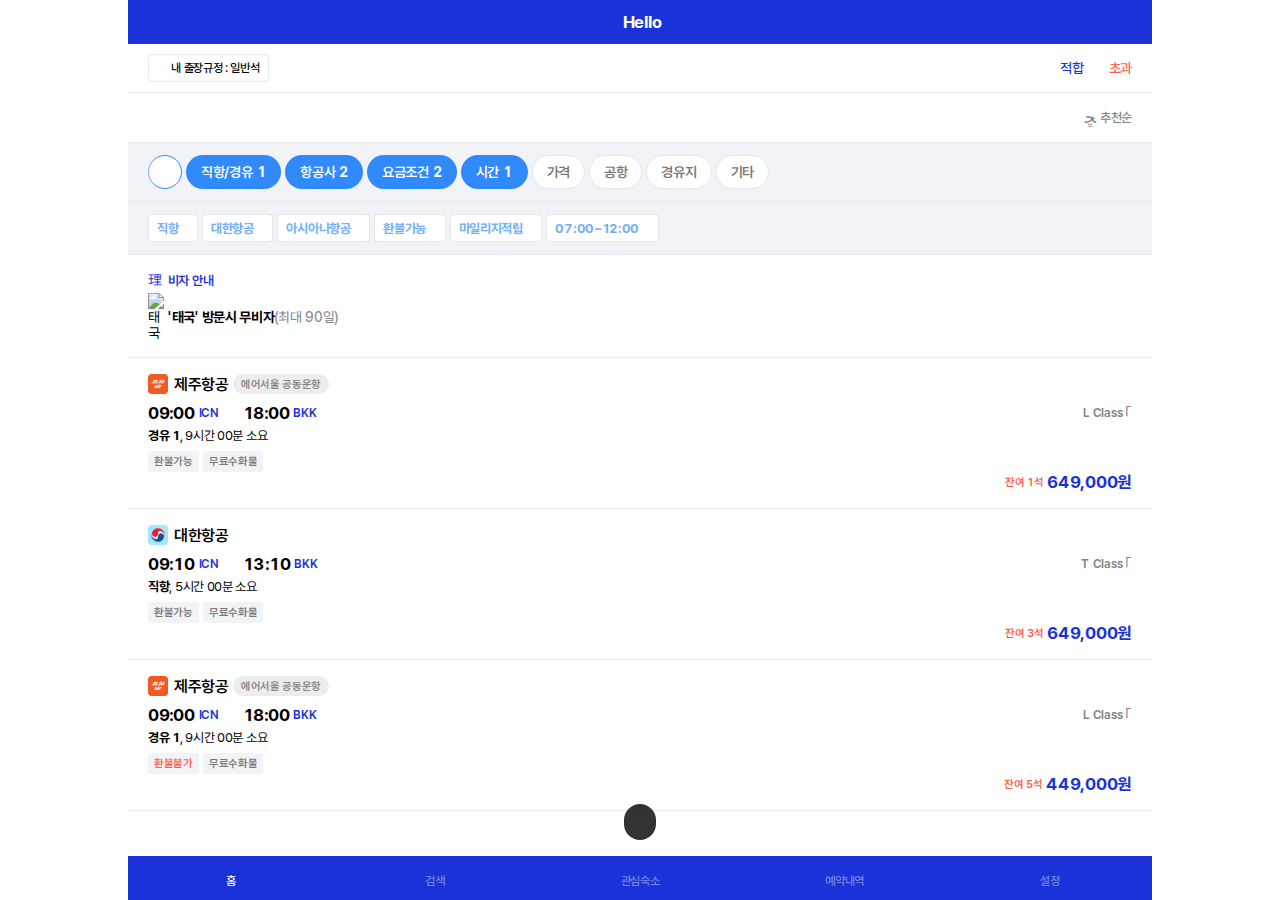
==== commit ac494287: "헤더 테스트 중" ====
--- a/index.html
+++ b/index.html
@@ -14,7 +14,10 @@
 
 	<body>
 		<div id="wrap">
-			<div id="contents">
+			<header id="header">
+				<h1 class="title"><i class="ti ti-location-filled"></i><strong>Hello</strong></h1>
+			</header>
+			<section id="contents">
 				<!-- * 출장 규정 -->
 				<div class="trip-rules">
 					<div class="my-rules">내 출장규정 : 일반석</div>
@@ -272,7 +275,7 @@
 				</div>
 				<!-- * 새로고침 -->
 				<button type="button" class="btn-list-refresh"><span>새로고침</span></button>
-			</div>
+			</section>
 			<!-- * 정렬 모달 -->
 			<div class="modal" data-type="bottom" data-modal-name="align">
 				<div class="modal-contents">
@@ -305,7 +308,7 @@
 					</div>
 				</div>
 			</div>
-			<nav class="nav-bottom">
+			<nav id="nav-bottom">
 				<ul>
 					<li><button type="button" aria-checked="true" role="button"><i class="ti ti-home"></i><span>홈</span></button></li>
 					<li><button type="button" aria-checked="false" role="button"><i class="ti ti-map-search"></i><span>검색</span></button></li>
--- a/assets/css/base.css
+++ b/assets/css/base.css
@@ -1 +1 @@
-@import"https://cdn.jsdelivr.net/npm/@tabler/icons-webfont@latest/dist/tabler-icons.min.css";:root{--root-bg: #FFF;--default-bg: #F2F3F7;--default-bg-rgb: 242, 243, 247;--placeholder: rgba(126, 130, 137, 40%);--border-default: #E5E9ED;--border-focus: #1B32D8;--border-valid: #FF5C4B;--disabled-btn: rgba(126, 130, 137, 30%);--disabled: rgba(230, 233, 238, 40%);--c-white: #FFF;--c-white-rgb: 255, 255, 255;--c-black: #000;--c-black-rgb: 0, 0, 0;--c-gray-1: #333;--c-gray-1-rgb: 51, 51, 51;--c-gray-2: #787878;--c-gray-3: #7e8289;--c-gray-3-rgb: 128, 131, 137;--c-gray-4: #848484;--c-gray-5: #B9BEC6;--c-gray-6: #BEBEBE;--c-gray-7: #E5E9ED;--c-gray-7-rgb: 229, 233, 237;--c-gray-8: #F2F3F7;--c-gray-8-rgb: 242, 243, 247;--primary-blue: #1B32D8;--primary-blue-rgb: 27, 50, 216;--secondary-blue: #74AFFB;--secondary-blue-rgb: 116, 175, 251;--tertiary-blue: #308AFC;--tertiary-blue-rgb: 0, 152, 255;--c-point-1: #FF5C4B;--c-point-1-rgb: 255, 92, 75;--c-point-2: #91ACCE;--c-point-2-rgb: 145, 172, 206;--c-danger: #FF0000;--fs-mini: 10px;--fs-xxsmall: 11px;--fs-xsmall: 12px;--fs-small: 13px;--fs-base: 14px;--fs-medium: 15px;--fs-large: 16px;--fs-extra: 17px;--fs-big: 18px;--fs-black: 20px;--fs-super: 24px;--fw-thin: 100;--fw-extlight: 200;--fw-light: 300;--fw-base: 400;--fw-medium: 500;--fw-semi: 600;--fw-bold: 700;--fw-extra: 800;--fw-black: 900;--rd-half: 50%;--rd-full: 100%;--rd-xsmall: 2px;--rd-small: 4px;--rd-medium: 8px;--rd-large: 16px;--body-min-width: 320px;--body-max-width: 640px;--lh-120: 120%;--lh-130: 130%;--lh-140: 140%;--lh-150: 150%;--lh-160: 160%}.mg-t0{margin-top:0px !important}.mg-b0{margin-bottom:0px !important}.mg-l0{margin-left:0px !important}.mg-r0{margin-right:0px !important}.pd-t0{padding-top:0px !important}.pd-b0{padding-bottom:0px !important}.pd-l0{padding-left:0px !important}.pd-r0{padding-right:0px !important}.t0{top:0px !important}.r0{right:0px !important}.b0{bottom:0px !important}.l0{left:0px !important}.mg-t1{margin-top:1px !important}.mg-b1{margin-bottom:1px !important}.mg-l1{margin-left:1px !important}.mg-r1{margin-right:1px !important}.pd-t1{padding-top:1px !important}.pd-b1{padding-bottom:1px !important}.pd-l1{padding-left:1px !important}.pd-r1{padding-right:1px !important}.t1{top:1px !important}.r1{right:1px !important}.b1{bottom:1px !important}.l1{left:1px !important}.mg-t2{margin-top:2px !important}.mg-b2{margin-bottom:2px !important}.mg-l2{margin-left:2px !important}.mg-r2{margin-right:2px !important}.pd-t2{padding-top:2px !important}.pd-b2{padding-bottom:2px !important}.pd-l2{padding-left:2px !important}.pd-r2{padding-right:2px !important}.t2{top:2px !important}.r2{right:2px !important}.b2{bottom:2px !important}.l2{left:2px !important}.mg-t3{margin-top:3px !important}.mg-b3{margin-bottom:3px !important}.mg-l3{margin-left:3px !important}.mg-r3{margin-right:3px !important}.pd-t3{padding-top:3px !important}.pd-b3{padding-bottom:3px !important}.pd-l3{padding-left:3px !important}.pd-r3{padding-right:3px !important}.t3{top:3px !important}.r3{right:3px !important}.b3{bottom:3px !important}.l3{left:3px !important}.mg-t4{margin-top:4px !important}.mg-b4{margin-bottom:4px !important}.mg-l4{margin-left:4px !important}.mg-r4{margin-right:4px !important}.pd-t4{padding-top:4px !important}.pd-b4{padding-bottom:4px !important}.pd-l4{padding-left:4px !important}.pd-r4{padding-right:4px !important}.t4{top:4px !important}.r4{right:4px !important}.b4{bottom:4px !important}.l4{left:4px !important}.mg-t5{margin-top:5px !important}.mg-b5{margin-bottom:5px !important}.mg-l5{margin-left:5px !important}.mg-r5{margin-right:5px !important}.pd-t5{padding-top:5px !important}.pd-b5{padding-bottom:5px !important}.pd-l5{padding-left:5px !important}.pd-r5{padding-right:5px !important}.t5{top:5px !important}.r5{right:5px !important}.b5{bottom:5px !important}.l5{left:5px !important}.mg-t6{margin-top:6px !important}.mg-b6{margin-bottom:6px !important}.mg-l6{margin-left:6px !important}.mg-r6{margin-right:6px !important}.pd-t6{padding-top:6px !important}.pd-b6{padding-bottom:6px !important}.pd-l6{padding-left:6px !important}.pd-r6{padding-right:6px !important}.t6{top:6px !important}.r6{right:6px !important}.b6{bottom:6px !important}.l6{left:6px !important}.mg-t7{margin-top:7px !important}.mg-b7{margin-bottom:7px !important}.mg-l7{margin-left:7px !important}.mg-r7{margin-right:7px !important}.pd-t7{padding-top:7px !important}.pd-b7{padding-bottom:7px !important}.pd-l7{padding-left:7px !important}.pd-r7{padding-right:7px !important}.t7{top:7px !important}.r7{right:7px !important}.b7{bottom:7px !important}.l7{left:7px !important}.mg-t8{margin-top:8px !important}.mg-b8{margin-bottom:8px !important}.mg-l8{margin-left:8px !important}.mg-r8{margin-right:8px !important}.pd-t8{padding-top:8px !important}.pd-b8{padding-bottom:8px !important}.pd-l8{padding-left:8px !important}.pd-r8{padding-right:8px !important}.t8{top:8px !important}.r8{right:8px !important}.b8{bottom:8px !important}.l8{left:8px !important}.mg-t9{margin-top:9px !important}.mg-b9{margin-bottom:9px !important}.mg-l9{margin-left:9px !important}.mg-r9{margin-right:9px !important}.pd-t9{padding-top:9px !important}.pd-b9{padding-bottom:9px !important}.pd-l9{padding-left:9px !important}.pd-r9{padding-right:9px !important}.t9{top:9px !important}.r9{right:9px !important}.b9{bottom:9px !important}.l9{left:9px !important}.mg-t10{margin-top:10px !important}.mg-b10{margin-bottom:10px !important}.mg-l10{margin-left:10px !important}.mg-r10{margin-right:10px !important}.pd-t10{padding-top:10px !important}.pd-b10{padding-bottom:10px !important}.pd-l10{padding-left:10px !important}.pd-r10{padding-right:10px !important}.t10{top:10px !important}.r10{right:10px !important}.b10{bottom:10px !important}.l10{left:10px !important}.mg-t11{margin-top:11px !important}.mg-b11{margin-bottom:11px !important}.mg-l11{margin-left:11px !important}.mg-r11{margin-right:11px !important}.pd-t11{padding-top:11px !important}.pd-b11{padding-bottom:11px !important}.pd-l11{padding-left:11px !important}.pd-r11{padding-right:11px !important}.t11{top:11px !important}.r11{right:11px !important}.b11{bottom:11px !important}.l11{left:11px !important}.mg-t12{margin-top:12px !important}.mg-b12{margin-bottom:12px !important}.mg-l12{margin-left:12px !important}.mg-r12{margin-right:12px !important}.pd-t12{padding-top:12px !important}.pd-b12{padding-bottom:12px !important}.pd-l12{padding-left:12px !important}.pd-r12{padding-right:12px !important}.t12{top:12px !important}.r12{right:12px !important}.b12{bottom:12px !important}.l12{left:12px !important}.mg-t13{margin-top:13px !important}.mg-b13{margin-bottom:13px !important}.mg-l13{margin-left:13px !important}.mg-r13{margin-right:13px !important}.pd-t13{padding-top:13px !important}.pd-b13{padding-bottom:13px !important}.pd-l13{padding-left:13px !important}.pd-r13{padding-right:13px !important}.t13{top:13px !important}.r13{right:13px !important}.b13{bottom:13px !important}.l13{left:13px !important}.mg-t14{margin-top:14px !important}.mg-b14{margin-bottom:14px !important}.mg-l14{margin-left:14px !important}.mg-r14{margin-right:14px !important}.pd-t14{padding-top:14px !important}.pd-b14{padding-bottom:14px !important}.pd-l14{padding-left:14px !important}.pd-r14{padding-right:14px !important}.t14{top:14px !important}.r14{right:14px !important}.b14{bottom:14px !important}.l14{left:14px !important}.mg-t15{margin-top:15px !important}.mg-b15{margin-bottom:15px !important}.mg-l15{margin-left:15px !important}.mg-r15{margin-right:15px !important}.pd-t15{padding-top:15px !important}.pd-b15{padding-bottom:15px !important}.pd-l15{padding-left:15px !important}.pd-r15{padding-right:15px !important}.t15{top:15px !important}.r15{right:15px !important}.b15{bottom:15px !important}.l15{left:15px !important}.mg-t16{margin-top:16px !important}.mg-b16{margin-bottom:16px !important}.mg-l16{margin-left:16px !important}.mg-r16{margin-right:16px !important}.pd-t16{padding-top:16px !important}.pd-b16{padding-bottom:16px !important}.pd-l16{padding-left:16px !important}.pd-r16{padding-right:16px !important}.t16{top:16px !important}.r16{right:16px !important}.b16{bottom:16px !important}.l16{left:16px !important}.mg-t17{margin-top:17px !important}.mg-b17{margin-bottom:17px !important}.mg-l17{margin-left:17px !important}.mg-r17{margin-right:17px !important}.pd-t17{padding-top:17px !important}.pd-b17{padding-bottom:17px !important}.pd-l17{padding-left:17px !important}.pd-r17{padding-right:17px !important}.t17{top:17px !important}.r17{right:17px !important}.b17{bottom:17px !important}.l17{left:17px !important}.mg-t18{margin-top:18px !important}.mg-b18{margin-bottom:18px !important}.mg-l18{margin-left:18px !important}.mg-r18{margin-right:18px !important}.pd-t18{padding-top:18px !important}.pd-b18{padding-bottom:18px !important}.pd-l18{padding-left:18px !important}.pd-r18{padding-right:18px !important}.t18{top:18px !important}.r18{right:18px !important}.b18{bottom:18px !important}.l18{left:18px !important}.mg-t19{margin-top:19px !important}.mg-b19{margin-bottom:19px !important}.mg-l19{margin-left:19px !important}.mg-r19{margin-right:19px !important}.pd-t19{padding-top:19px !important}.pd-b19{padding-bottom:19px !important}.pd-l19{padding-left:19px !important}.pd-r19{padding-right:19px !important}.t19{top:19px !important}.r19{right:19px !important}.b19{bottom:19px !important}.l19{left:19px !important}.mg-t20{margin-top:20px !important}.mg-b20{margin-bottom:20px !important}.mg-l20{margin-left:20px !important}.mg-r20{margin-right:20px !important}.pd-t20{padding-top:20px !important}.pd-b20{padding-bottom:20px !important}.pd-l20{padding-left:20px !important}.pd-r20{padding-right:20px !important}.t20{top:20px !important}.r20{right:20px !important}.b20{bottom:20px !important}.l20{left:20px !important}.mg-t21{margin-top:21px !important}.mg-b21{margin-bottom:21px !important}.mg-l21{margin-left:21px !important}.mg-r21{margin-right:21px !important}.pd-t21{padding-top:21px !important}.pd-b21{padding-bottom:21px !important}.pd-l21{padding-left:21px !important}.pd-r21{padding-right:21px !important}.t21{top:21px !important}.r21{right:21px !important}.b21{bottom:21px !important}.l21{left:21px !important}.mg-t22{margin-top:22px !important}.mg-b22{margin-bottom:22px !important}.mg-l22{margin-left:22px !important}.mg-r22{margin-right:22px !important}.pd-t22{padding-top:22px !important}.pd-b22{padding-bottom:22px !important}.pd-l22{padding-left:22px !important}.pd-r22{padding-right:22px !important}.t22{top:22px !important}.r22{right:22px !important}.b22{bottom:22px !important}.l22{left:22px !important}.mg-t23{margin-top:23px !important}.mg-b23{margin-bottom:23px !important}.mg-l23{margin-left:23px !important}.mg-r23{margin-right:23px !important}.pd-t23{padding-top:23px !important}.pd-b23{padding-bottom:23px !important}.pd-l23{padding-left:23px !important}.pd-r23{padding-right:23px !important}.t23{top:23px !important}.r23{right:23px !important}.b23{bottom:23px !important}.l23{left:23px !important}.mg-t24{margin-top:24px !important}.mg-b24{margin-bottom:24px !important}.mg-l24{margin-left:24px !important}.mg-r24{margin-right:24px !important}.pd-t24{padding-top:24px !important}.pd-b24{padding-bottom:24px !important}.pd-l24{padding-left:24px !important}.pd-r24{padding-right:24px !important}.t24{top:24px !important}.r24{right:24px !important}.b24{bottom:24px !important}.l24{left:24px !important}.mg-t25{margin-top:25px !important}.mg-b25{margin-bottom:25px !important}.mg-l25{margin-left:25px !important}.mg-r25{margin-right:25px !important}.pd-t25{padding-top:25px !important}.pd-b25{padding-bottom:25px !important}.pd-l25{padding-left:25px !important}.pd-r25{padding-right:25px !important}.t25{top:25px !important}.r25{right:25px !important}.b25{bottom:25px !important}.l25{left:25px !important}.mg-t26{margin-top:26px !important}.mg-b26{margin-bottom:26px !important}.mg-l26{margin-left:26px !important}.mg-r26{margin-right:26px !important}.pd-t26{padding-top:26px !important}.pd-b26{padding-bottom:26px !important}.pd-l26{padding-left:26px !important}.pd-r26{padding-right:26px !important}.t26{top:26px !important}.r26{right:26px !important}.b26{bottom:26px !important}.l26{left:26px !important}.mg-t27{margin-top:27px !important}.mg-b27{margin-bottom:27px !important}.mg-l27{margin-left:27px !important}.mg-r27{margin-right:27px !important}.pd-t27{padding-top:27px !important}.pd-b27{padding-bottom:27px !important}.pd-l27{padding-left:27px !important}.pd-r27{padding-right:27px !important}.t27{top:27px !important}.r27{right:27px !important}.b27{bottom:27px !important}.l27{left:27px !important}.mg-t28{margin-top:28px !important}.mg-b28{margin-bottom:28px !important}.mg-l28{margin-left:28px !important}.mg-r28{margin-right:28px !important}.pd-t28{padding-top:28px !important}.pd-b28{padding-bottom:28px !important}.pd-l28{padding-left:28px !important}.pd-r28{padding-right:28px !important}.t28{top:28px !important}.r28{right:28px !important}.b28{bottom:28px !important}.l28{left:28px !important}.mg-t29{margin-top:29px !important}.mg-b29{margin-bottom:29px !important}.mg-l29{margin-left:29px !important}.mg-r29{margin-right:29px !important}.pd-t29{padding-top:29px !important}.pd-b29{padding-bottom:29px !important}.pd-l29{padding-left:29px !important}.pd-r29{padding-right:29px !important}.t29{top:29px !important}.r29{right:29px !important}.b29{bottom:29px !important}.l29{left:29px !important}.mg-t30{margin-top:30px !important}.mg-b30{margin-bottom:30px !important}.mg-l30{margin-left:30px !important}.mg-r30{margin-right:30px !important}.pd-t30{padding-top:30px !important}.pd-b30{padding-bottom:30px !important}.pd-l30{padding-left:30px !important}.pd-r30{padding-right:30px !important}.t30{top:30px !important}.r30{right:30px !important}.b30{bottom:30px !important}.l30{left:30px !important}.mg-t31{margin-top:31px !important}.mg-b31{margin-bottom:31px !important}.mg-l31{margin-left:31px !important}.mg-r31{margin-right:31px !important}.pd-t31{padding-top:31px !important}.pd-b31{padding-bottom:31px !important}.pd-l31{padding-left:31px !important}.pd-r31{padding-right:31px !important}.t31{top:31px !important}.r31{right:31px !important}.b31{bottom:31px !important}.l31{left:31px !important}.mg-t32{margin-top:32px !important}.mg-b32{margin-bottom:32px !important}.mg-l32{margin-left:32px !important}.mg-r32{margin-right:32px !important}.pd-t32{padding-top:32px !important}.pd-b32{padding-bottom:32px !important}.pd-l32{padding-left:32px !important}.pd-r32{padding-right:32px !important}.t32{top:32px !important}.r32{right:32px !important}.b32{bottom:32px !important}.l32{left:32px !important}.mg-t33{margin-top:33px !important}.mg-b33{margin-bottom:33px !important}.mg-l33{margin-left:33px !important}.mg-r33{margin-right:33px !important}.pd-t33{padding-top:33px !important}.pd-b33{padding-bottom:33px !important}.pd-l33{padding-left:33px !important}.pd-r33{padding-right:33px !important}.t33{top:33px !important}.r33{right:33px !important}.b33{bottom:33px !important}.l33{left:33px !important}.mg-t34{margin-top:34px !important}.mg-b34{margin-bottom:34px !important}.mg-l34{margin-left:34px !important}.mg-r34{margin-right:34px !important}.pd-t34{padding-top:34px !important}.pd-b34{padding-bottom:34px !important}.pd-l34{padding-left:34px !important}.pd-r34{padding-right:34px !important}.t34{top:34px !important}.r34{right:34px !important}.b34{bottom:34px !important}.l34{left:34px !important}.mg-t35{margin-top:35px !important}.mg-b35{margin-bottom:35px !important}.mg-l35{margin-left:35px !important}.mg-r35{margin-right:35px !important}.pd-t35{padding-top:35px !important}.pd-b35{padding-bottom:35px !important}.pd-l35{padding-left:35px !important}.pd-r35{padding-right:35px !important}.t35{top:35px !important}.r35{right:35px !important}.b35{bottom:35px !important}.l35{left:35px !important}.mg-t36{margin-top:36px !important}.mg-b36{margin-bottom:36px !important}.mg-l36{margin-left:36px !important}.mg-r36{margin-right:36px !important}.pd-t36{padding-top:36px !important}.pd-b36{padding-bottom:36px !important}.pd-l36{padding-left:36px !important}.pd-r36{padding-right:36px !important}.t36{top:36px !important}.r36{right:36px !important}.b36{bottom:36px !important}.l36{left:36px !important}.mg-t37{margin-top:37px !important}.mg-b37{margin-bottom:37px !important}.mg-l37{margin-left:37px !important}.mg-r37{margin-right:37px !important}.pd-t37{padding-top:37px !important}.pd-b37{padding-bottom:37px !important}.pd-l37{padding-left:37px !important}.pd-r37{padding-right:37px !important}.t37{top:37px !important}.r37{right:37px !important}.b37{bottom:37px !important}.l37{left:37px !important}.mg-t38{margin-top:38px !important}.mg-b38{margin-bottom:38px !important}.mg-l38{margin-left:38px !important}.mg-r38{margin-right:38px !important}.pd-t38{padding-top:38px !important}.pd-b38{padding-bottom:38px !important}.pd-l38{padding-left:38px !important}.pd-r38{padding-right:38px !important}.t38{top:38px !important}.r38{right:38px !important}.b38{bottom:38px !important}.l38{left:38px !important}.mg-t39{margin-top:39px !important}.mg-b39{margin-bottom:39px !important}.mg-l39{margin-left:39px !important}.mg-r39{margin-right:39px !important}.pd-t39{padding-top:39px !important}.pd-b39{padding-bottom:39px !important}.pd-l39{padding-left:39px !important}.pd-r39{padding-right:39px !important}.t39{top:39px !important}.r39{right:39px !important}.b39{bottom:39px !important}.l39{left:39px !important}.mg-t40{margin-top:40px !important}.mg-b40{margin-bottom:40px !important}.mg-l40{margin-left:40px !important}.mg-r40{margin-right:40px !important}.pd-t40{padding-top:40px !important}.pd-b40{padding-bottom:40px !important}.pd-l40{padding-left:40px !important}.pd-r40{padding-right:40px !important}.t40{top:40px !important}.r40{right:40px !important}.b40{bottom:40px !important}.l40{left:40px !important}.mg-t41{margin-top:41px !important}.mg-b41{margin-bottom:41px !important}.mg-l41{margin-left:41px !important}.mg-r41{margin-right:41px !important}.pd-t41{padding-top:41px !important}.pd-b41{padding-bottom:41px !important}.pd-l41{padding-left:41px !important}.pd-r41{padding-right:41px !important}.t41{top:41px !important}.r41{right:41px !important}.b41{bottom:41px !important}.l41{left:41px !important}.mg-t42{margin-top:42px !important}.mg-b42{margin-bottom:42px !important}.mg-l42{margin-left:42px !important}.mg-r42{margin-right:42px !important}.pd-t42{padding-top:42px !important}.pd-b42{padding-bottom:42px !important}.pd-l42{padding-left:42px !important}.pd-r42{padding-right:42px !important}.t42{top:42px !important}.r42{right:42px !important}.b42{bottom:42px !important}.l42{left:42px !important}.mg-t43{margin-top:43px !important}.mg-b43{margin-bottom:43px !important}.mg-l43{margin-left:43px !important}.mg-r43{margin-right:43px !important}.pd-t43{padding-top:43px !important}.pd-b43{padding-bottom:43px !important}.pd-l43{padding-left:43px !important}.pd-r43{padding-right:43px !important}.t43{top:43px !important}.r43{right:43px !important}.b43{bottom:43px !important}.l43{left:43px !important}.mg-t44{margin-top:44px !important}.mg-b44{margin-bottom:44px !important}.mg-l44{margin-left:44px !important}.mg-r44{margin-right:44px !important}.pd-t44{padding-top:44px !important}.pd-b44{padding-bottom:44px !important}.pd-l44{padding-left:44px !important}.pd-r44{padding-right:44px !important}.t44{top:44px !important}.r44{right:44px !important}.b44{bottom:44px !important}.l44{left:44px !important}.mg-t45{margin-top:45px !important}.mg-b45{margin-bottom:45px !important}.mg-l45{margin-left:45px !important}.mg-r45{margin-right:45px !important}.pd-t45{padding-top:45px !important}.pd-b45{padding-bottom:45px !important}.pd-l45{padding-left:45px !important}.pd-r45{padding-right:45px !important}.t45{top:45px !important}.r45{right:45px !important}.b45{bottom:45px !important}.l45{left:45px !important}.mg-t46{margin-top:46px !important}.mg-b46{margin-bottom:46px !important}.mg-l46{margin-left:46px !important}.mg-r46{margin-right:46px !important}.pd-t46{padding-top:46px !important}.pd-b46{padding-bottom:46px !important}.pd-l46{padding-left:46px !important}.pd-r46{padding-right:46px !important}.t46{top:46px !important}.r46{right:46px !important}.b46{bottom:46px !important}.l46{left:46px !important}.mg-t47{margin-top:47px !important}.mg-b47{margin-bottom:47px !important}.mg-l47{margin-left:47px !important}.mg-r47{margin-right:47px !important}.pd-t47{padding-top:47px !important}.pd-b47{padding-bottom:47px !important}.pd-l47{padding-left:47px !important}.pd-r47{padding-right:47px !important}.t47{top:47px !important}.r47{right:47px !important}.b47{bottom:47px !important}.l47{left:47px !important}.mg-t48{margin-top:48px !important}.mg-b48{margin-bottom:48px !important}.mg-l48{margin-left:48px !important}.mg-r48{margin-right:48px !important}.pd-t48{padding-top:48px !important}.pd-b48{padding-bottom:48px !important}.pd-l48{padding-left:48px !important}.pd-r48{padding-right:48px !important}.t48{top:48px !important}.r48{right:48px !important}.b48{bottom:48px !important}.l48{left:48px !important}.mg-t49{margin-top:49px !important}.mg-b49{margin-bottom:49px !important}.mg-l49{margin-left:49px !important}.mg-r49{margin-right:49px !important}.pd-t49{padding-top:49px !important}.pd-b49{padding-bottom:49px !important}.pd-l49{padding-left:49px !important}.pd-r49{padding-right:49px !important}.t49{top:49px !important}.r49{right:49px !important}.b49{bottom:49px !important}.l49{left:49px !important}.mg-t50{margin-top:50px !important}.mg-b50{margin-bottom:50px !important}.mg-l50{margin-left:50px !important}.mg-r50{margin-right:50px !important}.pd-t50{padding-top:50px !important}.pd-b50{padding-bottom:50px !important}.pd-l50{padding-left:50px !important}.pd-r50{padding-right:50px !important}.t50{top:50px !important}.r50{right:50px !important}.b50{bottom:50px !important}.l50{left:50px !important}.mg-t51{margin-top:51px !important}.mg-b51{margin-bottom:51px !important}.mg-l51{margin-left:51px !important}.mg-r51{margin-right:51px !important}.pd-t51{padding-top:51px !important}.pd-b51{padding-bottom:51px !important}.pd-l51{padding-left:51px !important}.pd-r51{padding-right:51px !important}.t51{top:51px !important}.r51{right:51px !important}.b51{bottom:51px !important}.l51{left:51px !important}.mg-t52{margin-top:52px !important}.mg-b52{margin-bottom:52px !important}.mg-l52{margin-left:52px !important}.mg-r52{margin-right:52px !important}.pd-t52{padding-top:52px !important}.pd-b52{padding-bottom:52px !important}.pd-l52{padding-left:52px !important}.pd-r52{padding-right:52px !important}.t52{top:52px !important}.r52{right:52px !important}.b52{bottom:52px !important}.l52{left:52px !important}.mg-t53{margin-top:53px !important}.mg-b53{margin-bottom:53px !important}.mg-l53{margin-left:53px !important}.mg-r53{margin-right:53px !important}.pd-t53{padding-top:53px !important}.pd-b53{padding-bottom:53px !important}.pd-l53{padding-left:53px !important}.pd-r53{padding-right:53px !important}.t53{top:53px !important}.r53{right:53px !important}.b53{bottom:53px !important}.l53{left:53px !important}.mg-t54{margin-top:54px !important}.mg-b54{margin-bottom:54px !important}.mg-l54{margin-left:54px !important}.mg-r54{margin-right:54px !important}.pd-t54{padding-top:54px !important}.pd-b54{padding-bottom:54px !important}.pd-l54{padding-left:54px !important}.pd-r54{padding-right:54px !important}.t54{top:54px !important}.r54{right:54px !important}.b54{bottom:54px !important}.l54{left:54px !important}.mg-t55{margin-top:55px !important}.mg-b55{margin-bottom:55px !important}.mg-l55{margin-left:55px !important}.mg-r55{margin-right:55px !important}.pd-t55{padding-top:55px !important}.pd-b55{padding-bottom:55px !important}.pd-l55{padding-left:55px !important}.pd-r55{padding-right:55px !important}.t55{top:55px !important}.r55{right:55px !important}.b55{bottom:55px !important}.l55{left:55px !important}.mg-t56{margin-top:56px !important}.mg-b56{margin-bottom:56px !important}.mg-l56{margin-left:56px !important}.mg-r56{margin-right:56px !important}.pd-t56{padding-top:56px !important}.pd-b56{padding-bottom:56px !important}.pd-l56{padding-left:56px !important}.pd-r56{padding-right:56px !important}.t56{top:56px !important}.r56{right:56px !important}.b56{bottom:56px !important}.l56{left:56px !important}.mg-t57{margin-top:57px !important}.mg-b57{margin-bottom:57px !important}.mg-l57{margin-left:57px !important}.mg-r57{margin-right:57px !important}.pd-t57{padding-top:57px !important}.pd-b57{padding-bottom:57px !important}.pd-l57{padding-left:57px !important}.pd-r57{padding-right:57px !important}.t57{top:57px !important}.r57{right:57px !important}.b57{bottom:57px !important}.l57{left:57px !important}.mg-t58{margin-top:58px !important}.mg-b58{margin-bottom:58px !important}.mg-l58{margin-left:58px !important}.mg-r58{margin-right:58px !important}.pd-t58{padding-top:58px !important}.pd-b58{padding-bottom:58px !important}.pd-l58{padding-left:58px !important}.pd-r58{padding-right:58px !important}.t58{top:58px !important}.r58{right:58px !important}.b58{bottom:58px !important}.l58{left:58px !important}.mg-t59{margin-top:59px !important}.mg-b59{margin-bottom:59px !important}.mg-l59{margin-left:59px !important}.mg-r59{margin-right:59px !important}.pd-t59{padding-top:59px !important}.pd-b59{padding-bottom:59px !important}.pd-l59{padding-left:59px !important}.pd-r59{padding-right:59px !important}.t59{top:59px !important}.r59{right:59px !important}.b59{bottom:59px !important}.l59{left:59px !important}.mg-t60{margin-top:60px !important}.mg-b60{margin-bottom:60px !important}.mg-l60{margin-left:60px !important}.mg-r60{margin-right:60px !important}.pd-t60{padding-top:60px !important}.pd-b60{padding-bottom:60px !important}.pd-l60{padding-left:60px !important}.pd-r60{padding-right:60px !important}.t60{top:60px !important}.r60{right:60px !important}.b60{bottom:60px !important}.l60{left:60px !important}.mg-t61{margin-top:61px !important}.mg-b61{margin-bottom:61px !important}.mg-l61{margin-left:61px !important}.mg-r61{margin-right:61px !important}.pd-t61{padding-top:61px !important}.pd-b61{padding-bottom:61px !important}.pd-l61{padding-left:61px !important}.pd-r61{padding-right:61px !important}.t61{top:61px !important}.r61{right:61px !important}.b61{bottom:61px !important}.l61{left:61px !important}.mg-t62{margin-top:62px !important}.mg-b62{margin-bottom:62px !important}.mg-l62{margin-left:62px !important}.mg-r62{margin-right:62px !important}.pd-t62{padding-top:62px !important}.pd-b62{padding-bottom:62px !important}.pd-l62{padding-left:62px !important}.pd-r62{padding-right:62px !important}.t62{top:62px !important}.r62{right:62px !important}.b62{bottom:62px !important}.l62{left:62px !important}.mg-t63{margin-top:63px !important}.mg-b63{margin-bottom:63px !important}.mg-l63{margin-left:63px !important}.mg-r63{margin-right:63px !important}.pd-t63{padding-top:63px !important}.pd-b63{padding-bottom:63px !important}.pd-l63{padding-left:63px !important}.pd-r63{padding-right:63px !important}.t63{top:63px !important}.r63{right:63px !important}.b63{bottom:63px !important}.l63{left:63px !important}.mg-t64{margin-top:64px !important}.mg-b64{margin-bottom:64px !important}.mg-l64{margin-left:64px !important}.mg-r64{margin-right:64px !important}.pd-t64{padding-top:64px !important}.pd-b64{padding-bottom:64px !important}.pd-l64{padding-left:64px !important}.pd-r64{padding-right:64px !important}.t64{top:64px !important}.r64{right:64px !important}.b64{bottom:64px !important}.l64{left:64px !important}.mg-t65{margin-top:65px !important}.mg-b65{margin-bottom:65px !important}.mg-l65{margin-left:65px !important}.mg-r65{margin-right:65px !important}.pd-t65{padding-top:65px !important}.pd-b65{padding-bottom:65px !important}.pd-l65{padding-left:65px !important}.pd-r65{padding-right:65px !important}.t65{top:65px !important}.r65{right:65px !important}.b65{bottom:65px !important}.l65{left:65px !important}.mg-t66{margin-top:66px !important}.mg-b66{margin-bottom:66px !important}.mg-l66{margin-left:66px !important}.mg-r66{margin-right:66px !important}.pd-t66{padding-top:66px !important}.pd-b66{padding-bottom:66px !important}.pd-l66{padding-left:66px !important}.pd-r66{padding-right:66px !important}.t66{top:66px !important}.r66{right:66px !important}.b66{bottom:66px !important}.l66{left:66px !important}.mg-t67{margin-top:67px !important}.mg-b67{margin-bottom:67px !important}.mg-l67{margin-left:67px !important}.mg-r67{margin-right:67px !important}.pd-t67{padding-top:67px !important}.pd-b67{padding-bottom:67px !important}.pd-l67{padding-left:67px !important}.pd-r67{padding-right:67px !important}.t67{top:67px !important}.r67{right:67px !important}.b67{bottom:67px !important}.l67{left:67px !important}.mg-t68{margin-top:68px !important}.mg-b68{margin-bottom:68px !important}.mg-l68{margin-left:68px !important}.mg-r68{margin-right:68px !important}.pd-t68{padding-top:68px !important}.pd-b68{padding-bottom:68px !important}.pd-l68{padding-left:68px !important}.pd-r68{padding-right:68px !important}.t68{top:68px !important}.r68{right:68px !important}.b68{bottom:68px !important}.l68{left:68px !important}.mg-t69{margin-top:69px !important}.mg-b69{margin-bottom:69px !important}.mg-l69{margin-left:69px !important}.mg-r69{margin-right:69px !important}.pd-t69{padding-top:69px !important}.pd-b69{padding-bottom:69px !important}.pd-l69{padding-left:69px !important}.pd-r69{padding-right:69px !important}.t69{top:69px !important}.r69{right:69px !important}.b69{bottom:69px !important}.l69{left:69px !important}.mg-t70{margin-top:70px !important}.mg-b70{margin-bottom:70px !important}.mg-l70{margin-left:70px !important}.mg-r70{margin-right:70px !important}.pd-t70{padding-top:70px !important}.pd-b70{padding-bottom:70px !important}.pd-l70{padding-left:70px !important}.pd-r70{padding-right:70px !important}.t70{top:70px !important}.r70{right:70px !important}.b70{bottom:70px !important}.l70{left:70px !important}.mg-t71{margin-top:71px !important}.mg-b71{margin-bottom:71px !important}.mg-l71{margin-left:71px !important}.mg-r71{margin-right:71px !important}.pd-t71{padding-top:71px !important}.pd-b71{padding-bottom:71px !important}.pd-l71{padding-left:71px !important}.pd-r71{padding-right:71px !important}.t71{top:71px !important}.r71{right:71px !important}.b71{bottom:71px !important}.l71{left:71px !important}.mg-t72{margin-top:72px !important}.mg-b72{margin-bottom:72px !important}.mg-l72{margin-left:72px !important}.mg-r72{margin-right:72px !important}.pd-t72{padding-top:72px !important}.pd-b72{padding-bottom:72px !important}.pd-l72{padding-left:72px !important}.pd-r72{padding-right:72px !important}.t72{top:72px !important}.r72{right:72px !important}.b72{bottom:72px !important}.l72{left:72px !important}.mg-t73{margin-top:73px !important}.mg-b73{margin-bottom:73px !important}.mg-l73{margin-left:73px !important}.mg-r73{margin-right:73px !important}.pd-t73{padding-top:73px !important}.pd-b73{padding-bottom:73px !important}.pd-l73{padding-left:73px !important}.pd-r73{padding-right:73px !important}.t73{top:73px !important}.r73{right:73px !important}.b73{bottom:73px !important}.l73{left:73px !important}.mg-t74{margin-top:74px !important}.mg-b74{margin-bottom:74px !important}.mg-l74{margin-left:74px !important}.mg-r74{margin-right:74px !important}.pd-t74{padding-top:74px !important}.pd-b74{padding-bottom:74px !important}.pd-l74{padding-left:74px !important}.pd-r74{padding-right:74px !important}.t74{top:74px !important}.r74{right:74px !important}.b74{bottom:74px !important}.l74{left:74px !important}.mg-t75{margin-top:75px !important}.mg-b75{margin-bottom:75px !important}.mg-l75{margin-left:75px !important}.mg-r75{margin-right:75px !important}.pd-t75{padding-top:75px !important}.pd-b75{padding-bottom:75px !important}.pd-l75{padding-left:75px !important}.pd-r75{padding-right:75px !important}.t75{top:75px !important}.r75{right:75px !important}.b75{bottom:75px !important}.l75{left:75px !important}.mg-t76{margin-top:76px !important}.mg-b76{margin-bottom:76px !important}.mg-l76{margin-left:76px !important}.mg-r76{margin-right:76px !important}.pd-t76{padding-top:76px !important}.pd-b76{padding-bottom:76px !important}.pd-l76{padding-left:76px !important}.pd-r76{padding-right:76px !important}.t76{top:76px !important}.r76{right:76px !important}.b76{bottom:76px !important}.l76{left:76px !important}.mg-t77{margin-top:77px !important}.mg-b77{margin-bottom:77px !important}.mg-l77{margin-left:77px !important}.mg-r77{margin-right:77px !important}.pd-t77{padding-top:77px !important}.pd-b77{padding-bottom:77px !important}.pd-l77{padding-left:77px !important}.pd-r77{padding-right:77px !important}.t77{top:77px !important}.r77{right:77px !important}.b77{bottom:77px !important}.l77{left:77px !important}.mg-t78{margin-top:78px !important}.mg-b78{margin-bottom:78px !important}.mg-l78{margin-left:78px !important}.mg-r78{margin-right:78px !important}.pd-t78{padding-top:78px !important}.pd-b78{padding-bottom:78px !important}.pd-l78{padding-left:78px !important}.pd-r78{padding-right:78px !important}.t78{top:78px !important}.r78{right:78px !important}.b78{bottom:78px !important}.l78{left:78px !important}.mg-t79{margin-top:79px !important}.mg-b79{margin-bottom:79px !important}.mg-l79{margin-left:79px !important}.mg-r79{margin-right:79px !important}.pd-t79{padding-top:79px !important}.pd-b79{padding-bottom:79px !important}.pd-l79{padding-left:79px !important}.pd-r79{padding-right:79px !important}.t79{top:79px !important}.r79{right:79px !important}.b79{bottom:79px !important}.l79{left:79px !important}.mg-t80{margin-top:80px !important}.mg-b80{margin-bottom:80px !important}.mg-l80{margin-left:80px !important}.mg-r80{margin-right:80px !important}.pd-t80{padding-top:80px !important}.pd-b80{padding-bottom:80px !important}.pd-l80{padding-left:80px !important}.pd-r80{padding-right:80px !important}.t80{top:80px !important}.r80{right:80px !important}.b80{bottom:80px !important}.l80{left:80px !important}.mg-t81{margin-top:81px !important}.mg-b81{margin-bottom:81px !important}.mg-l81{margin-left:81px !important}.mg-r81{margin-right:81px !important}.pd-t81{padding-top:81px !important}.pd-b81{padding-bottom:81px !important}.pd-l81{padding-left:81px !important}.pd-r81{padding-right:81px !important}.t81{top:81px !important}.r81{right:81px !important}.b81{bottom:81px !important}.l81{left:81px !important}.mg-t82{margin-top:82px !important}.mg-b82{margin-bottom:82px !important}.mg-l82{margin-left:82px !important}.mg-r82{margin-right:82px !important}.pd-t82{padding-top:82px !important}.pd-b82{padding-bottom:82px !important}.pd-l82{padding-left:82px !important}.pd-r82{padding-right:82px !important}.t82{top:82px !important}.r82{right:82px !important}.b82{bottom:82px !important}.l82{left:82px !important}.mg-t83{margin-top:83px !important}.mg-b83{margin-bottom:83px !important}.mg-l83{margin-left:83px !important}.mg-r83{margin-right:83px !important}.pd-t83{padding-top:83px !important}.pd-b83{padding-bottom:83px !important}.pd-l83{padding-left:83px !important}.pd-r83{padding-right:83px !important}.t83{top:83px !important}.r83{right:83px !important}.b83{bottom:83px !important}.l83{left:83px !important}.mg-t84{margin-top:84px !important}.mg-b84{margin-bottom:84px !important}.mg-l84{margin-left:84px !important}.mg-r84{margin-right:84px !important}.pd-t84{padding-top:84px !important}.pd-b84{padding-bottom:84px !important}.pd-l84{padding-left:84px !important}.pd-r84{padding-right:84px !important}.t84{top:84px !important}.r84{right:84px !important}.b84{bottom:84px !important}.l84{left:84px !important}.mg-t85{margin-top:85px !important}.mg-b85{margin-bottom:85px !important}.mg-l85{margin-left:85px !important}.mg-r85{margin-right:85px !important}.pd-t85{padding-top:85px !important}.pd-b85{padding-bottom:85px !important}.pd-l85{padding-left:85px !important}.pd-r85{padding-right:85px !important}.t85{top:85px !important}.r85{right:85px !important}.b85{bottom:85px !important}.l85{left:85px !important}.mg-t86{margin-top:86px !important}.mg-b86{margin-bottom:86px !important}.mg-l86{margin-left:86px !important}.mg-r86{margin-right:86px !important}.pd-t86{padding-top:86px !important}.pd-b86{padding-bottom:86px !important}.pd-l86{padding-left:86px !important}.pd-r86{padding-right:86px !important}.t86{top:86px !important}.r86{right:86px !important}.b86{bottom:86px !important}.l86{left:86px !important}.mg-t87{margin-top:87px !important}.mg-b87{margin-bottom:87px !important}.mg-l87{margin-left:87px !important}.mg-r87{margin-right:87px !important}.pd-t87{padding-top:87px !important}.pd-b87{padding-bottom:87px !important}.pd-l87{padding-left:87px !important}.pd-r87{padding-right:87px !important}.t87{top:87px !important}.r87{right:87px !important}.b87{bottom:87px !important}.l87{left:87px !important}.mg-t88{margin-top:88px !important}.mg-b88{margin-bottom:88px !important}.mg-l88{margin-left:88px !important}.mg-r88{margin-right:88px !important}.pd-t88{padding-top:88px !important}.pd-b88{padding-bottom:88px !important}.pd-l88{padding-left:88px !important}.pd-r88{padding-right:88px !important}.t88{top:88px !important}.r88{right:88px !important}.b88{bottom:88px !important}.l88{left:88px !important}.mg-t89{margin-top:89px !important}.mg-b89{margin-bottom:89px !important}.mg-l89{margin-left:89px !important}.mg-r89{margin-right:89px !important}.pd-t89{padding-top:89px !important}.pd-b89{padding-bottom:89px !important}.pd-l89{padding-left:89px !important}.pd-r89{padding-right:89px !important}.t89{top:89px !important}.r89{right:89px !important}.b89{bottom:89px !important}.l89{left:89px !important}.mg-t90{margin-top:90px !important}.mg-b90{margin-bottom:90px !important}.mg-l90{margin-left:90px !important}.mg-r90{margin-right:90px !important}.pd-t90{padding-top:90px !important}.pd-b90{padding-bottom:90px !important}.pd-l90{padding-left:90px !important}.pd-r90{padding-right:90px !important}.t90{top:90px !important}.r90{right:90px !important}.b90{bottom:90px !important}.l90{left:90px !important}.mg-t91{margin-top:91px !important}.mg-b91{margin-bottom:91px !important}.mg-l91{margin-left:91px !important}.mg-r91{margin-right:91px !important}.pd-t91{padding-top:91px !important}.pd-b91{padding-bottom:91px !important}.pd-l91{padding-left:91px !important}.pd-r91{padding-right:91px !important}.t91{top:91px !important}.r91{right:91px !important}.b91{bottom:91px !important}.l91{left:91px !important}.mg-t92{margin-top:92px !important}.mg-b92{margin-bottom:92px !important}.mg-l92{margin-left:92px !important}.mg-r92{margin-right:92px !important}.pd-t92{padding-top:92px !important}.pd-b92{padding-bottom:92px !important}.pd-l92{padding-left:92px !important}.pd-r92{padding-right:92px !important}.t92{top:92px !important}.r92{right:92px !important}.b92{bottom:92px !important}.l92{left:92px !important}.mg-t93{margin-top:93px !important}.mg-b93{margin-bottom:93px !important}.mg-l93{margin-left:93px !important}.mg-r93{margin-right:93px !important}.pd-t93{padding-top:93px !important}.pd-b93{padding-bottom:93px !important}.pd-l93{padding-left:93px !important}.pd-r93{padding-right:93px !important}.t93{top:93px !important}.r93{right:93px !important}.b93{bottom:93px !important}.l93{left:93px !important}.mg-t94{margin-top:94px !important}.mg-b94{margin-bottom:94px !important}.mg-l94{margin-left:94px !important}.mg-r94{margin-right:94px !important}.pd-t94{padding-top:94px !important}.pd-b94{padding-bottom:94px !important}.pd-l94{padding-left:94px !important}.pd-r94{padding-right:94px !important}.t94{top:94px !important}.r94{right:94px !important}.b94{bottom:94px !important}.l94{left:94px !important}.mg-t95{margin-top:95px !important}.mg-b95{margin-bottom:95px !important}.mg-l95{margin-left:95px !important}.mg-r95{margin-right:95px !important}.pd-t95{padding-top:95px !important}.pd-b95{padding-bottom:95px !important}.pd-l95{padding-left:95px !important}.pd-r95{padding-right:95px !important}.t95{top:95px !important}.r95{right:95px !important}.b95{bottom:95px !important}.l95{left:95px !important}.mg-t96{margin-top:96px !important}.mg-b96{margin-bottom:96px !important}.mg-l96{margin-left:96px !important}.mg-r96{margin-right:96px !important}.pd-t96{padding-top:96px !important}.pd-b96{padding-bottom:96px !important}.pd-l96{padding-left:96px !important}.pd-r96{padding-right:96px !important}.t96{top:96px !important}.r96{right:96px !important}.b96{bottom:96px !important}.l96{left:96px !important}.mg-t97{margin-top:97px !important}.mg-b97{margin-bottom:97px !important}.mg-l97{margin-left:97px !important}.mg-r97{margin-right:97px !important}.pd-t97{padding-top:97px !important}.pd-b97{padding-bottom:97px !important}.pd-l97{padding-left:97px !important}.pd-r97{padding-right:97px !important}.t97{top:97px !important}.r97{right:97px !important}.b97{bottom:97px !important}.l97{left:97px !important}.mg-t98{margin-top:98px !important}.mg-b98{margin-bottom:98px !important}.mg-l98{margin-left:98px !important}.mg-r98{margin-right:98px !important}.pd-t98{padding-top:98px !important}.pd-b98{padding-bottom:98px !important}.pd-l98{padding-left:98px !important}.pd-r98{padding-right:98px !important}.t98{top:98px !important}.r98{right:98px !important}.b98{bottom:98px !important}.l98{left:98px !important}.mg-t99{margin-top:99px !important}.mg-b99{margin-bottom:99px !important}.mg-l99{margin-left:99px !important}.mg-r99{margin-right:99px !important}.pd-t99{padding-top:99px !important}.pd-b99{padding-bottom:99px !important}.pd-l99{padding-left:99px !important}.pd-r99{padding-right:99px !important}.t99{top:99px !important}.r99{right:99px !important}.b99{bottom:99px !important}.l99{left:99px !important}.mg-t100{margin-top:100px !important}.mg-b100{margin-bottom:100px !important}.mg-l100{margin-left:100px !important}.mg-r100{margin-right:100px !important}.pd-t100{padding-top:100px !important}.pd-b100{padding-bottom:100px !important}.pd-l100{padding-left:100px !important}.pd-r100{padding-right:100px !important}.t100{top:100px !important}.r100{right:100px !important}.b100{bottom:100px !important}.l100{left:100px !important}@font-face{font-family:"Pretendard";font-weight:900;font-display:swap;src:local("Pretendard Black"),url("../fonts/Pretendard-Black.woff2") format("woff2"),url("../fonts/Pretendard-Black.woff") format("woff")}@font-face{font-family:"Pretendard";font-weight:900;font-display:swap;src:local("Pretendard Black"),url("../fonts/Pretendard-Black.subset.woff2") format("woff2"),url("../fonts/Pretendard-Black.subset.woff") format("woff")}@font-face{font-family:"Pretendard";font-weight:800;font-display:swap;src:local("Pretendard ExtraBold"),url("../fonts/Pretendard-ExtraBold.woff2") format("woff2"),url("../fonts/Pretendard-ExtraBold.woff") format("woff")}@font-face{font-family:"Pretendard";font-weight:800;font-display:swap;src:local("Pretendard ExtraBold"),url("../fonts/Pretendard-ExtraBold.subset.woff2") format("woff2"),url("../fonts/Pretendard-ExtraBold.subset.woff") format("woff")}@font-face{font-family:"Pretendard";font-weight:700;font-display:swap;src:local("Pretendard Bold"),url("../fonts/Pretendard-Bold.woff2") format("woff2"),url("../fonts/Pretendard-Bold.woff") format("woff")}@font-face{font-family:"Pretendard";font-weight:700;font-display:swap;src:local("Pretendard Bold"),url("../fonts/Pretendard-Bold.subset.woff2") format("woff2"),url("../fonts/Pretendard-Bold.subset.woff") format("woff")}@font-face{font-family:"Pretendard";font-weight:600;font-display:swap;src:local("Pretendard SemiBold"),url("../fonts/Pretendard-SemiBold.woff2") format("woff2"),url("../fonts/Pretendard-SemiBold.woff") format("woff")}@font-face{font-family:"Pretendard";font-weight:600;font-display:swap;src:local("Pretendard SemiBold"),url("../fonts/Pretendard-SemiBold.subset.woff2") format("woff2"),url("../fonts/Pretendard-SemiBold.subset.woff") format("woff")}@font-face{font-family:"Pretendard";font-weight:500;font-display:swap;src:local("Pretendard Medium"),url("../fonts/Pretendard-Medium.woff2") format("woff2"),url("../fonts/Pretendard-Medium.woff") format("woff")}@font-face{font-family:"Pretendard";font-weight:500;font-display:swap;src:local("Pretendard Medium"),url("../fonts/Pretendard-Medium.subset.woff2") format("woff2"),url("../fonts/Pretendard-Medium.subset.woff") format("woff")}@font-face{font-family:"Pretendard";font-weight:400;font-display:swap;src:local("Pretendard Regular"),url("../fonts/Pretendard-Regular.woff2") format("woff2"),url("../fonts/Pretendard-Regular.woff") format("woff")}@font-face{font-family:"Pretendard";font-weight:400;font-display:swap;src:local("Pretendard Regular"),url("../fonts/Pretendard-Regular.subset.woff2") format("woff2"),url("../fonts/Pretendard-Regular.subset.woff") format("woff")}@font-face{font-family:"Pretendard";font-weight:300;font-display:swap;src:local("Pretendard Light"),url("../fonts/Pretendard-Light.woff2") format("woff2"),url("../fonts/Pretendard-Light.woff") format("woff")}@font-face{font-family:"Pretendard";font-weight:300;font-display:swap;src:local("Pretendard Light"),url("../fonts/Pretendard-Light.subset.woff2") format("woff2"),url("../fonts/Pretendard-Light.subset.woff") format("woff")}@font-face{font-family:"Pretendard";font-weight:200;font-display:swap;src:local("Pretendard ExtraLight"),url("../fonts/Pretendard-ExtraLight.woff2") format("woff2"),url("../fonts/Pretendard-ExtraLight.woff") format("woff")}@font-face{font-family:"Pretendard";font-weight:200;font-display:swap;src:local("Pretendard ExtraLight"),url("../fonts/Pretendard-ExtraLight.subset.woff2") format("woff2"),url("../fonts/Pretendard-ExtraLight.subset.woff") format("woff")}@font-face{font-family:"Pretendard";font-weight:100;font-display:swap;src:local("Pretendard Thin"),url("../fonts/Pretendard-Thin.woff2") format("woff2"),url("../fonts/Pretendard-Thin.woff") format("woff")}@font-face{font-family:"Pretendard";font-weight:100;font-display:swap;src:local("Pretendard Thin"),url("../fonts/Pretendard-Thin.subset.woff2") format("woff2"),url("../fonts/Pretendard-Thin.subset.woff") format("woff")}*{margin:0;padding:0;color:inherit;font:inherit;letter-spacing:-0.3px;box-sizing:border-box}*:after,*:before{font-family:"tabler-icons";box-sizing:border-box;pointer-events:none}body,html{-webkit-text-size-adjust:none;-webkit-font-smoothing:antialiased}html{height:100%;height:-webkit-fill-available;scroll-behavior:smooth;background-color:var(--root-bg)}body{max-width:var(--body-max-width);min-width:var(--body-min-width);min-height:100svh;margin:0 auto;font-size:var(--fs-base);font-family:Pretendard,-apple-system,BlinkMacSystemFont,system-ui,Roboto,"Helvetica Neue","Segoe UI","Apple SD Gothic Neo","Malgun Gothic","Apple Color Emoji","Segoe UI Emoji","Segoe UI Symbol",sans-serif;font-weight:var(--fw-base);font-feature-settings:"tnum";font-variant-numeric:tabular-nums;background-color:var(--c-white)}body.bg{background-color:var(--default-bg)}body.stop-scroll{overflow-y:hidden}body.stop-scroll::-webkit-scrollbar{display:none}:root{cursor:default;-moz-text-size-adjust:100%;text-size-adjust:100%;-webkit-text-size-adjust:100%;overflow-wrap:break-word;-o-tab-size:4;tab-size:4;-moz-tab-size:4;-webkit-tap-highlight-color:rgba(0,0,0,0)}table{width:100%;border-collapse:collapse}caption,legend{visibility:hidden;overflow:hidden;width:0;height:0;line-height:0;font-size:0}fieldset,img{border:0}ol,ul,menu{list-style:none}address,em{font-style:normal}a{cursor:pointer;color:inherit;text-decoration:none;-webkit-tap-highlight-color:rgba(0,0,0,0)}area{outline:none}button,[role=button]{text-align:inherit}button:not(:disabled),[role=button]:not(:disabled){cursor:pointer}button:disabled,[role=button]:disabled{cursor:not-allowed !important}hr{margin:5px 0;border-color:rgba(0,0,0,0)}img{max-width:100%;vertical-align:top}mark{color:inherit;background:0 0;font-family:Pretendard,sans-serif;font-weight:normal}sup{vertical-align:baseline;font-size:inherit}sup:after{content:"*";color:var(--c-point-1);margin-left:3px;font-weight:var(--fw-medium)}button,input,select,textarea{background:0 0;outline:0;appearance:none;-webkit-appearance:none;-moz-appearance:none;opacity:1;border-width:0;border-radius:0}input:disabled,select:disabled,textarea:disabled{cursor:not-allowed;color:rgba(var(--c-black-rgb), 40%);background-color:var(--disabled) !important}input:-moz-read-only, select:-moz-read-only, textarea:-moz-read-only{cursor:default}input:read-only,select:read-only,textarea:read-only{cursor:default}input::-ms-clear,select::-ms-expand{display:none}input,textarea{caret-color:var(--border-focus)}input::-moz-placeholder, textarea::-moz-placeholder{color:rgba(var(--c-gray-3-rgb), 40%)}input::placeholder,textarea::placeholder{color:rgba(var(--c-gray-3-rgb), 40%)}[type=submit]{-webkit-appearance:button;background-color:rgba(0,0,0,0);background-image:none}:-moz-focusring{outline:auto}:-moz-ui-invalid{box-shadow:none}progress{vertical-align:baseline}::-webkit-inner-spin-button,::-webkit-outer-spin-button{height:auto;appearance:none;-webkit-appearance:none;-moz-appearance:none}[type=search]{outline-offset:-2px;-moz-appearance:textfield;appearance:textfield;-webkit-appearance:textfield}::-webkit-search-decoration{-webkit-appearance:none}::-webkit-file-upload-button{font:inherit;-webkit-appearance:button}summary{display:list-item;cursor:pointer}summary::marker,summary::-webkit-details-marker{content:none;display:none}strong{font-weight:var(--fw-bold)}.checkbox,.radio{cursor:pointer}.underline{text-decoration:underline;text-underline-offset:3px}.line-through{color:var(--c-gray-5) !important;text-decoration:line-through;text-decoration-thickness:2px;text-decoration-color:rgba(var(--c-point-1-rgb), 35%)}.c-gray-1{color:var(--c-gray-1) !important}.c-gray-2{color:var(--c-gray-2) !important}.c-gray-3{color:var(--c-gray-3) !important}.c-gray-4{color:var(--c-gray-4) !important}.c-gray-5{color:var(--c-gray-5) !important}.c-gray-6{color:var(--c-gray-6) !important}.c-gray-7{color:var(--c-gray-7) !important}.c-gray-8{color:var(--c-gray-8) !important}.c-point-1{color:var(--c-point-1) !important}.c-point-2{color:var(--c-point-2) !important}.c-white{color:var(--c-white) !important}.c-black{color:var(--c-black) !important}.c-primary-blue{color:var(--primary-blue) !important}.c-secondary-blue{color:var(--secondary-blue) !important}.c-tertiary-blue{color:var(--tertiary-blue) !important}.c-placeholder{color:var(--placeholder)}.fs-xxsmall{font-size:var(--fs-xxsmall) !important}.fs-xsmall{font-size:var(--fs-xsmall) !important}.fs-small{font-size:var(--fs-small) !important}.fs-base{font-size:var(--fs-base) !important}.fs-medium{font-size:var(--fs-medium) !important}.fs-large{font-size:var(--fs-large) !important}.lh-140{line-height:140%}.lh-150{line-height:150%}.lh-160{line-height:160%}.flex{display:flex}.flex-inline{display:inline-flex}.flex-align-start{align-items:flex-start}.flex-align-center{align-items:center}.flex-align-end{align-items:flex-end}.flex-justify-start{justify-content:center}.flex-justify-center{justify-content:center}.flex-justify-end{justify-content:flex-end}.flex-justify-between{justify-content:space-between}.flex-justify-around{justify-content:space-around}.flex-direction-row{flex-direction:row}.flex-direction-column{flex-direction:column}.flex-gap-1{gap:1px}.flex-gap-2{gap:2px}.flex-gap-3{gap:3px}.flex-gap-4{gap:4px}.flex-gap-5{gap:5px}.flex-gap-6{gap:6px}.flex-gap-7{gap:7px}.flex-gap-8{gap:8px}.flex-gap-9{gap:9px}.flex-gap-10{gap:10px}.flex-gap-11{gap:11px}.flex-gap-12{gap:12px}.flex-gap-13{gap:13px}.flex-gap-14{gap:14px}.flex-gap-15{gap:15px}.flex-gap-16{gap:16px}.flex-gap-17{gap:17px}.flex-gap-18{gap:18px}.flex-gap-19{gap:19px}.flex-gap-20{gap:20px}.flex-gap-21{gap:21px}.flex-gap-22{gap:22px}.flex-gap-23{gap:23px}.flex-gap-24{gap:24px}.flex-gap-25{gap:25px}.flex-gap-26{gap:26px}.flex-gap-27{gap:27px}.flex-gap-28{gap:28px}.flex-gap-29{gap:29px}.flex-gap-30{gap:30px}.flex-gap-31{gap:31px}.flex-gap-32{gap:32px}.flex-gap-33{gap:33px}.flex-gap-34{gap:34px}.flex-gap-35{gap:35px}.flex-gap-36{gap:36px}.flex-gap-37{gap:37px}.flex-gap-38{gap:38px}.flex-gap-39{gap:39px}.flex-gap-40{gap:40px}.flex-gap-41{gap:41px}.flex-gap-42{gap:42px}.flex-gap-43{gap:43px}.flex-gap-44{gap:44px}.flex-gap-45{gap:45px}.flex-gap-46{gap:46px}.flex-gap-47{gap:47px}.flex-gap-48{gap:48px}.flex-gap-49{gap:49px}.flex-gap-50{gap:50px}.flex-gap-51{gap:51px}.flex-gap-52{gap:52px}.flex-gap-53{gap:53px}.flex-gap-54{gap:54px}.flex-gap-55{gap:55px}.flex-gap-56{gap:56px}.flex-gap-57{gap:57px}.flex-gap-58{gap:58px}.flex-gap-59{gap:59px}.flex-gap-60{gap:60px}.flex-gap-61{gap:61px}.flex-gap-62{gap:62px}.flex-gap-63{gap:63px}.flex-gap-64{gap:64px}.flex-gap-65{gap:65px}.flex-gap-66{gap:66px}.flex-gap-67{gap:67px}.flex-gap-68{gap:68px}.flex-gap-69{gap:69px}.flex-gap-70{gap:70px}.flex-gap-71{gap:71px}.flex-gap-72{gap:72px}.flex-gap-73{gap:73px}.flex-gap-74{gap:74px}.flex-gap-75{gap:75px}.flex-gap-76{gap:76px}.flex-gap-77{gap:77px}.flex-gap-78{gap:78px}.flex-gap-79{gap:79px}.flex-gap-80{gap:80px}.flex-gap-81{gap:81px}.flex-gap-82{gap:82px}.flex-gap-83{gap:83px}.flex-gap-84{gap:84px}.flex-gap-85{gap:85px}.flex-gap-86{gap:86px}.flex-gap-87{gap:87px}.flex-gap-88{gap:88px}.flex-gap-89{gap:89px}.flex-gap-90{gap:90px}.flex-gap-91{gap:91px}.flex-gap-92{gap:92px}.flex-gap-93{gap:93px}.flex-gap-94{gap:94px}.flex-gap-95{gap:95px}.flex-gap-96{gap:96px}.flex-gap-97{gap:97px}.flex-gap-98{gap:98px}.flex-gap-99{gap:99px}.flex-gap-100{gap:100px}.align-l{text-align:left !important}.align-r{text-align:right !important}.align-c{text-align:center !important}.align-m{vertical-align:middle !important}.align-b{vertical-align:bottom !important}.align-t{vertical-align:top !important}.mg-t-auto{margin-top:auto}.mg-l-auto{margin-left:auto}.mg-r-auto{margin-right:auto}.mg-b-auto{margin-bottom:auto}.d-flex{display:flex}.d-inline-flex{display:inline-flex}.d-block{display:block}.d-inline{display:inline}.d-inline-block{display:inline-block}.d-hide{display:none}.pos-r{position:relative}.pos-a{position:absolute}.pos-f{position:fixed}.pos-s{position:sticky}@keyframes modal-type2{from{transform:translate3d(0, 100%, 0)}to{transform:translate3d(0, 0, 0)}}@keyframes skeleton-loading{to{background-position-x:-200%}}@keyframes spinner{from{transform:rotate(0deg)}to{transform:rotate(360deg)}}@keyframes train-seat{from{transform:translate3d(0, 100%, 0)}to{transform:translate3d(0, 0, 0)}}.list-inline-filter,.list-selected-filter{position:relative}.list-inline-filter .inline-list,.list-selected-filter .inline-list{display:flex;flex-wrap:nowrap;align-items:center;overflow:auto hidden;padding:12px 20px;-moz-column-gap:4px;column-gap:4px}@media(hover: none)and (pointer: coarse){.list-inline-filter .inline-list::-webkit-scrollbar,.list-selected-filter .inline-list::-webkit-scrollbar{display:none}}@media(hover: hover)and (pointer: fine){.list-inline-filter .inline-list::-webkit-scrollbar,.list-selected-filter .inline-list::-webkit-scrollbar{width:4px;height:4px}.list-inline-filter .inline-list::-webkit-scrollbar-thumb,.list-selected-filter .inline-list::-webkit-scrollbar-thumb{background-color:rgba(0,0,0,0);border-radius:2px}.list-inline-filter .inline-list::-webkit-scrollbar-button,.list-selected-filter .inline-list::-webkit-scrollbar-button{width:4px;height:4px;background-color:rgba(0,0,0,0)}.list-inline-filter .inline-list:hover::-webkit-scrollbar,.list-selected-filter .inline-list:hover::-webkit-scrollbar{width:4px;height:4px}.list-inline-filter .inline-list:hover::-webkit-scrollbar-thumb,.list-selected-filter .inline-list:hover::-webkit-scrollbar-thumb{background-color:var(--c-gray-5);border-radius:2px}.list-inline-filter .inline-list:hover::-webkit-scrollbar-button,.list-selected-filter .inline-list:hover::-webkit-scrollbar-button{width:4px;height:4px;background-color:rgba(0,0,0,0)}}.list-inline-filter:before,.list-inline-filter:after,.list-selected-filter:before,.list-selected-filter:after{content:"";position:absolute;width:29px}.list-inline-filter:before,.list-selected-filter:before{inset:0 auto 0 0;background:linear-gradient(-90deg, hsla(0, 0%, 98%, 0), var(--default-bg) 24px, var(--default-bg))}.list-inline-filter:after,.list-selected-filter:after{inset:0 0 0 auto;background:linear-gradient(90deg, hsla(0, 0%, 98%, 0), var(--default-bg) 24px, var(--default-bg))}.list-inline-filter{--btn-height: 34px;--btn-weight: 34px}.list-inline-filter .inline-list button{flex:none}.list-selected-filter{display:none;border-block-start:1px solid rgba(var(--c-gray-7-rgb), 80%);border-block-end:1px solid var(--border-default)}.btn-inline-reset{border-width:1px;border-color:var(--tertiary-blue);border-style:solid;border-radius:calc(var(--btn-height)/2);display:inline-flex;align-items:center;justify-content:center;width:var(--btn-weight);height:var(--btn-height);background-color:var(--c-white)}.btn-inline-reset:before{content:"";color:var(--tertiary-blue);font-size:var(--fs-extra);font-weight:var(--fw-medium)}.btn-inline-filter{border-width:1px;border-style:solid;border-radius:calc(var(--btn-height)/2);display:inline-flex;align-items:center;height:var(--btn-height);padding:14px;-moz-column-gap:4px;column-gap:4px;font-size:var(--fs-base);font-weight:var(--fw-semi)}.btn-inline-filter>span,.btn-inline-filter>strong{flex:none}.btn-inline-filter[aria-checked=true]{border-color:rgba(0,0,0,0);background-color:var(--tertiary-blue);color:var(--c-white)}.btn-inline-filter[aria-checked=false]{border-color:var(--border-default);background-color:var(--c-white);color:var(--c-gray-2)}.list-selected-filter{--btn-height: 28px;--btn-weight: 28px;--btn-radius: 4px}.list-selected-filter .selected-filter{position:relative;border-width:1px;border-color:var(--border-default);border-style:solid;border-radius:var(--btn-radius);box-shadow:0 0 1px rgba(var(--c-black-rgb), 10%);display:inline-flex;align-items:center;flex:none;height:var(--btn-height);background-color:var(--c-white)}.list-selected-filter .selected-filter-text{padding:0 2px 0 8px;color:var(--secondary-blue);font-size:var(--fs-small);font-weight:var(--fw-bold)}.list-selected-filter .btn-infilter-view{position:absolute;top:0;right:0;bottom:0;left:0;z-index:0}.list-selected-filter .btn-infilter-delete{display:inline-flex;align-items:center;position:relative;z-index:1;flex:none;height:var(--btn-height);padding-right:6px}.list-selected-filter .btn-infilter-delete:before{content:"";color:var(--c-gray-5);font-weight:var(--fw-semi)}.btn-list-refresh{display:inline-flex;align-items:center;justify-content:center;position:sticky;bottom:16px;z-index:1;overflow:hidden;left:50%;width:0;height:36px;padding:0 16px;color:var(--c-white);transform:translateX(-50%);animation:refresh-animation 1000ms forwards;border-radius:18px;background-color:rgba(var(--c-black-rgb), 80%)}.btn-list-refresh span{display:inline-flex;align-items:center;justify-content:center;flex:none;animation:refresh-text-animation 380ms 900ms forwards;transform:translateY(200%);font-size:var(--fs-small);font-weight:var(--fw-medium)}.btn-list-refresh span:before{flex:none;margin-right:4px;content:"";font-size:var(--fs-large)}.btn-list-refresh+.payment-notice{margin-top:0 !important}.btn-schedule-detail-close{position:absolute;top:6px;right:6px;z-index:1;display:inline-flex;align-items:center;justify-content:center;width:16px;height:16px}.btn-schedule-detail-close:before{content:"";color:var(--c-gray-3);font-size:var(--fs-large)}@keyframes refresh-animation{from{opacity:0;width:0}to{opacity:100%;width:96px}}@keyframes refresh-text-animation{from{transform:translateY(200%)}to{transform:translateY(0)}}.btn-modal-mo-close{width:32px;margin:6px auto 0;height:3px;border-radius:3px;background-color:var(--c-gray-6)}.modal[data-type=bottom]{position:fixed;top:0;bottom:0;z-index:100;display:none;align-items:flex-end;width:100%;max-width:var(--body-max-width)}.modal[data-type=bottom]:before{content:"";position:absolute;top:0;right:0;bottom:0;left:0;z-index:0;background-color:rgba(var(--c-black-rgb), 40%)}.modal[data-type=bottom] .modal-header{position:relative;display:flex;align-items:center;justify-content:center;border-block-end:1px solid var(--border-default);height:53px}.modal[data-type=bottom] .modal-header .title{color:var(--c-black);font-size:var(--fs-extra);font-weight:var(--fw-medium)}.modal[data-type=bottom] .modal-header .btn-modal-close{transform:translateY(-50%);position:absolute;top:50%;right:14px;display:inline-flex;align-items:center;justify-content:center;flex:none;width:32px;height:32px}.modal[data-type=bottom] .modal-header .btn-modal-close:before{font-size:24px;content:""}.modal[data-type=bottom] .modal-contents{position:relative;z-index:1;width:100%;border-radius:12px 12px 0 0;background-color:var(--c-white);transform:translateY(100%)}.modal[data-type=bottom] .modal-body{padding:20px 0}.modal[data-type=bottom] .modal-footer{padding:20px 20px calc(20px + env(safe-area-inset-bottom)) 20px}.modal[data-type=bottom] .btn-modal-apply{height:42px;border-width:1px;border-style:solid;border-radius:var(--rd-medium);display:flex;align-items:center;justify-content:center;width:100%;font-size:var(--fs-medium);font-weight:var(--fw-semi)}.modal[data-type=bottom] .btn-modal-apply:before{flex:none;content:"";margin-right:4px}.modal[data-type=bottom] .btn-modal-apply:not(:disabled){color:var(--c-white);background-color:var(--primary-blue)}.modal[data-type=bottom] .btn-modal-apply:disabled{color:var(--c-gray-5);background-color:var(--default-bg)}.modal-filter-list dt{padding:0 20px;font-weight:var(--fw-medium)}.modal-filter-list+.modal-filter-list{border-top:1px dashed var(--c-gray-6)}#wrap{position:relative;display:flex;flex-direction:column;height:100dvh}#contents{flex:1 1;overflow-y:auto}.modal-open{overflow:hidden}.nav-bottom{flex:none;padding-left:env(safe-area-inset-left);padding-right:env(safe-area-inset-right);padding-bottom:env(safe-area-inset-bottom);background-color:var(--primary-blue)}.nav-bottom ul{display:flex}.nav-bottom li{display:flex;align-items:center;justify-content:center;flex:1 1}.nav-bottom li button{display:flex;flex-direction:column;align-items:center;justify-content:center;row-gap:6px;flex:1 1;padding:12px 0}.nav-bottom li button .ti{font-size:var(--fs-black)}.nav-bottom li button span{font-size:var(--fs-xsmall);font-weight:var(--fw-medium)}.nav-bottom li button[aria-checked=true]{color:var(--c-white)}.nav-bottom li button[aria-checked=false]{color:rgba(var(--c-white-rgb), 42%)}.trip-rules{display:flex;align-items:center;padding:10px 20px}.trip-rules .my-rules{display:inline-flex;align-items:center;border-width:1px;border-color:var(--border-default);border-style:solid;border-radius:var(--rd-small);padding:4px 8px;font-size:var(--fs-xsmall);font-weight:var(--fw-medium)}.trip-rules .my-rules:before{content:"";flex:none;color:var(--primary-blue);margin-right:2px;font-size:16px}.trip-rules .rules{display:inline-flex;align-items:center;flex:none;margin-left:auto;gap:8px}.trip-rules .rules li{display:inline-flex;align-items:center;flex:none;font-weight:var(--fw-medium)}.trip-rules .rules li:before{flex:none;color:inherit;margin-right:2px;font-size:20px}.trip-rules .rules li.suitable{color:var(--primary-blue)}.trip-rules .rules li.suitable:before{content:""}.trip-rules .rules li.unsuitable{color:var(--c-point-1)}.trip-rules .rules li.unsuitable:before{content:""}.list-result-top{display:flex;align-items:center;padding:14px 20px;border-block-start:1px solid var(--border-default)}.list-result-top .btn-list-filter{display:inline-flex;align-items:center;margin-left:auto;color:var(--c-gray-3);font-size:var(--fs-small);font-weight:var(--fw-medium)}.list-result-top .btn-list-filter:before{content:"ﮁ";flex:none;margin-right:4px;color:inherit;font-size:var(--fs-extra)}.list-inline-filter-wrap{position:sticky;top:0;z-index:10;border-block-start:1px solid var(--border-default);background-color:var(--default-bg);background-attachment:fixed}.list-inline-visa{padding:16px 20px;border-block-end:1px solid var(--border-default);background-color:var(--c-white)}.list-inline-visa dt{display:flex;align-items:center}.list-inline-visa dt strong{color:var(--primary-blue);font-size:var(--fs-small);font-weight:var(--fw-semi)}.list-inline-visa dt:before{content:"理";flex:none;color:var(--primary-blue);margin-right:6px}.list-inline-visa dt .ti-exclamation-circle{color:var(--c-gray-3);margin-left:4px;font-size:var(--fs-medium)}.list-inline-visa dd{display:flex;flex-wrap:wrap;align-items:center;margin-top:4px}.list-inline-visa dd .flag,.list-inline-visa dd strong,.list-inline-visa dd span{flex:none}.list-inline-visa dd .flag{flex:none;width:16px;aspect-ratio:4/3;margin-right:4px}.list-inline-visa dd span{color:var(--c-gray-3)}.flight-list-item{position:relative;padding:16px 20px;border-block-end:1px solid var(--border-default)}.flight-list-item .flight-name{display:flex;align-items:center;margin-bottom:8px}.flight-list-item .flight-name .airline-logo{flex:none;width:20px;margin-right:6px}.flight-list-item .flight-name strong{flex:none;color:var(--c-black);font-size:var(--fs-large);font-weight:var(--fw-semi)}.flight-list-item .flight-name .code-share{display:inline-flex;align-items:center;--height: 20px;flex:none;height:var(--height);padding:0 8px;color:var(--c-gray-4);margin-left:4px;border-radius:calc(var(--height)/2);background-color:rgba(var(--c-gray-3-rgb), 15%);font-size:var(--fs-xxsmall);font-weight:var(--fw-semi)}.flight-list-item .flight-info{display:flex;flex-wrap:wrap;align-items:center}.flight-list-item .flight-benefit{display:flex;flex-wrap:wrap;align-items:center;margin-top:8px;-moz-column-gap:4px;column-gap:4px}.flight-list-item .flight-benefit .benefit-label{padding:4px 6px;border-radius:3px;font-size:var(--fs-xxsmall);font-weight:var(--fw-semi);background-color:var(--default-bg)}.flight-list-item .flight-benefit .benefit-label:not(.danger){color:var(--c-gray-2)}.flight-list-item .flight-benefit .benefit-label.danger{color:var(--c-point-1)}.flight-list-item .flight-info-detail{position:relative;flex:0 0 100%;margin-top:4px}.flight-list-item .flight-info-detail .btn-schedule-detail{display:flex;align-items:center;font-size:var(--fs-small)}.flight-list-item .flight-info-detail .btn-schedule-detail:after{flex:none;color:var(--c-gray-3);margin-left:2px;content:""}@media(hover: hover)and (pointer: fine){.flight-list-item .flight-info-detail .btn-schedule-detail:focus+.schedule-detail-layer{visibility:visible}}.flight-list-item .flight-info-detail .btn-schedule-detail[aria-expanded=true]+.schedule-detail-layer{visibility:visible}.flight-list-item .flight-info-detail .schedule-detail-layer{transform:translateY(8px);position:absolute;top:100%;right:0;left:0;z-index:2;border-width:1px;border-color:var(--c-gray-3);border-style:solid;border-radius:var(--rd-small);box-shadow:0 0 4px rgba(var(--c-black-rgb), 10%);visibility:hidden;padding:12px;background-color:var(--c-white)}.flight-list-item .flight-info-detail .schedule-detail-layer .ol-schedule li{display:flex;flex-direction:column;align-items:flex-start;position:relative;row-gap:6px;padding-left:20px}.flight-list-item .flight-info-detail .schedule-detail-layer .ol-schedule li .airport{display:flex;align-items:center}.flight-list-item .flight-info-detail .schedule-detail-layer .ol-schedule li .airport strong,.flight-list-item .flight-info-detail .schedule-detail-layer .ol-schedule li .airport span{flex:none}.flight-list-item .flight-info-detail .schedule-detail-layer .ol-schedule li .airport strong{font-size:var(--fs-medium);font-weight:var(--fw-semi)}.flight-list-item .flight-info-detail .schedule-detail-layer .ol-schedule li .airport span{color:var(--c-gray-3);margin-left:4px;font-size:var(--fs-small);font-weight:var(--fw-semi)}.flight-list-item .flight-info-detail .schedule-detail-layer .ol-schedule li .time{display:flex;align-items:flex-start}.flight-list-item .flight-info-detail .schedule-detail-layer .ol-schedule li .time:before{content:"";flex:none;margin-right:4px;font-size:var(--fs-medium)}.flight-list-item .flight-info-detail .schedule-detail-layer .ol-schedule li .time p:not(.turnaround){font-size:var(--fs-small);font-weight:var(--fw-medium)}.flight-list-item .flight-info-detail .schedule-detail-layer .ol-schedule li .time .turnaround{color:var(--c-gray-3);margin-top:4px;font-size:var(--fs-xsmall)}.flight-list-item .flight-info-detail .schedule-detail-layer .ol-schedule li .airline{display:flex;align-items:center}.flight-list-item .flight-info-detail .schedule-detail-layer .ol-schedule li .airline .airline-logo{flex:none;width:14px;margin-right:4px}.flight-list-item .flight-info-detail .schedule-detail-layer .ol-schedule li .airline span{font-weight:var(--fw-medium)}.flight-list-item .flight-info-detail .schedule-detail-layer .ol-schedule li:before{position:absolute;left:3px;z-index:0;content:"";width:1px;background-color:var(--border-default)}.flight-list-item .flight-info-detail .schedule-detail-layer .ol-schedule li:after{position:absolute;left:0;z-index:1;content:"";width:7px;height:7px;border-radius:var(--rd-full)}.flight-list-item .flight-info-detail .schedule-detail-layer .ol-schedule li:not(:first-child):not(:last-child){padding-top:20px}.flight-list-item .flight-info-detail .schedule-detail-layer .ol-schedule li:not(:first-child):not(:last-child):before{top:0;bottom:0}.flight-list-item .flight-info-detail .schedule-detail-layer .ol-schedule li:not(:first-child):not(:last-child):after{border-width:1px;border-color:var(--secondary-blue);border-style:solid;top:26px;background-color:var(--c-white)}.flight-list-item .flight-info-detail .schedule-detail-layer .ol-schedule li:first-child:before{top:6px;bottom:0}.flight-list-item .flight-info-detail .schedule-detail-layer .ol-schedule li:first-child:after{top:6px;background-color:var(--primary-blue)}.flight-list-item .flight-info-detail .schedule-detail-layer .ol-schedule li:last-child{padding-top:20px}.flight-list-item .flight-info-detail .schedule-detail-layer .ol-schedule li:last-child:before{top:0;height:26px}.flight-list-item .flight-info-detail .schedule-detail-layer .ol-schedule li:last-child:after{top:26px;background-color:var(--primary-blue)}.flight-list-item .seat-class{position:relative;flex:none;margin-left:auto}.flight-list-item .seat-class-default{display:inline-flex;align-items:center}.flight-list-item .seat-class-default span{flex:none;color:var(--c-gray-4);font-size:var(--fs-xsmall);font-weight:var(--fw-semi)}.flight-list-item .seat-class-default:after{content:"｢";flex:none;color:var(--c-gray-4);margin-left:2px;font-size:var(--fs-medium)}@media(hover: hover)and (pointer: fine){.flight-list-item .seat-class-default:focus+.seat-detail-layer{visibility:visible}}.flight-list-item .seat-class-default[aria-expanded=true]+.seat-detail-layer{visibility:visible}.flight-list-item .seat-detail-layer{transform:translateY(4px);position:absolute;top:100%;right:0;z-index:2;border-width:1px;border-color:var(--c-gray-3);border-style:solid;border-radius:var(--rd-small);box-shadow:0 0 4px rgba(var(--c-black-rgb), 10%);width:-moz-max-content;width:max-content;padding:12px;background-color:var(--c-white);visibility:hidden}.flight-list-item .seat-detail-layer li{font-size:var(--fs-xsmall)}.flight-list-item .seat-detail-layer li+li{margin-top:2px}.flight-list-item .seat-detail-layer li.text{color:var(--primary-blue);margin-top:4px;text-decoration:underline;text-underline-offset:4px}.flight-list-item .list-schedule{display:flex;align-items:center}.flight-list-item .list-schedule li{display:inline-flex;align-items:center;flex:none}.flight-list-item .list-schedule li strong,.flight-list-item .list-schedule li span{flex:none}.flight-list-item .list-schedule li strong{font-size:var(--fs-extra);font-weight:var(--fw-bold)}.flight-list-item .list-schedule li span{color:var(--primary-blue);margin-left:4px;font-size:var(--fs-xsmall);font-weight:var(--fw-semi)}.flight-list-item .list-schedule li:last-child:before{content:"";flex:none;margin:0 6px;color:var(--c-gray-5);font-size:var(--fs-large)}.flight-list-item .seat-class-default,.flight-list-item .btn-schedule-detail{position:relative;z-index:1}.flight-list-item .price{display:flex;align-items:center;justify-content:flex-end}.flight-list-item .price strong{color:var(--primary-blue);font-size:var(--fs-extra);font-weight:var(--fw-bold)}.flight-list-item .price .available-seat{color:var(--c-point-1);margin-right:4px;font-size:var(--fs-xxsmall);font-weight:var(--fw-semi)}.flight-list-item .item-selected-schedule{position:absolute;top:0;right:0;bottom:0;left:0;z-index:0}.list-nodata{display:flex;flex-direction:column;flex-wrap:wrap;align-items:center;justify-content:center;padding:40px 20px}.list-nodata .ti{color:var(--c-point-1);font-size:40px}.list-nodata .title{margin-top:10px;font-size:var(--fs-medium);font-weight:var(--fw-semi)}.list-nodata .text{color:var(--c-gray-3);margin-top:4px;font-size:var(--fs-small);font-weight:var(--fw-medium)}+@import"https://cdn.jsdelivr.net/npm/@tabler/icons-webfont@latest/dist/tabler-icons.min.css";:root{--root-bg: #FFF;--default-bg: #F2F3F7;--default-bg-rgb: 242, 243, 247;--placeholder: rgba(126, 130, 137, 40%);--border-default: #E5E9ED;--border-focus: #1B32D8;--border-valid: #FF5C4B;--disabled-btn: rgba(126, 130, 137, 30%);--disabled: rgba(230, 233, 238, 40%);--c-white: #FFF;--c-white-rgb: 255, 255, 255;--c-black: #000;--c-black-rgb: 0, 0, 0;--c-gray-1: #333;--c-gray-1-rgb: 51, 51, 51;--c-gray-2: #787878;--c-gray-3: #7e8289;--c-gray-3-rgb: 128, 131, 137;--c-gray-4: #848484;--c-gray-5: #B9BEC6;--c-gray-6: #BEBEBE;--c-gray-7: #E5E9ED;--c-gray-7-rgb: 229, 233, 237;--c-gray-8: #F2F3F7;--c-gray-8-rgb: 242, 243, 247;--primary-blue: #1B32D8;--primary-blue-rgb: 27, 50, 216;--secondary-blue: #74AFFB;--secondary-blue-rgb: 116, 175, 251;--tertiary-blue: #308AFC;--tertiary-blue-rgb: 0, 152, 255;--c-point-1: #FF5C4B;--c-point-1-rgb: 255, 92, 75;--c-point-2: #91ACCE;--c-point-2-rgb: 145, 172, 206;--c-danger: #FF0000;--fs-mini: 10px;--fs-xxsmall: 11px;--fs-xsmall: 12px;--fs-small: 13px;--fs-base: 14px;--fs-medium: 15px;--fs-large: 16px;--fs-extra: 17px;--fs-big: 18px;--fs-black: 20px;--fs-super: 24px;--fw-thin: 100;--fw-extlight: 200;--fw-light: 300;--fw-base: 400;--fw-medium: 500;--fw-semi: 600;--fw-bold: 700;--fw-extra: 800;--fw-black: 900;--rd-half: 50%;--rd-full: 100%;--rd-xsmall: 2px;--rd-small: 4px;--rd-medium: 8px;--rd-large: 16px;--body-min-width: 320px;--body-max-width: 1024px;--lh-120: 120%;--lh-130: 130%;--lh-140: 140%;--lh-150: 150%;--lh-160: 160%}.mg-t0{margin-top:0px !important}.mg-b0{margin-bottom:0px !important}.mg-l0{margin-left:0px !important}.mg-r0{margin-right:0px !important}.pd-t0{padding-top:0px !important}.pd-b0{padding-bottom:0px !important}.pd-l0{padding-left:0px !important}.pd-r0{padding-right:0px !important}.t0{top:0px !important}.r0{right:0px !important}.b0{bottom:0px !important}.l0{left:0px !important}.mg-t1{margin-top:1px !important}.mg-b1{margin-bottom:1px !important}.mg-l1{margin-left:1px !important}.mg-r1{margin-right:1px !important}.pd-t1{padding-top:1px !important}.pd-b1{padding-bottom:1px !important}.pd-l1{padding-left:1px !important}.pd-r1{padding-right:1px !important}.t1{top:1px !important}.r1{right:1px !important}.b1{bottom:1px !important}.l1{left:1px !important}.mg-t2{margin-top:2px !important}.mg-b2{margin-bottom:2px !important}.mg-l2{margin-left:2px !important}.mg-r2{margin-right:2px !important}.pd-t2{padding-top:2px !important}.pd-b2{padding-bottom:2px !important}.pd-l2{padding-left:2px !important}.pd-r2{padding-right:2px !important}.t2{top:2px !important}.r2{right:2px !important}.b2{bottom:2px !important}.l2{left:2px !important}.mg-t3{margin-top:3px !important}.mg-b3{margin-bottom:3px !important}.mg-l3{margin-left:3px !important}.mg-r3{margin-right:3px !important}.pd-t3{padding-top:3px !important}.pd-b3{padding-bottom:3px !important}.pd-l3{padding-left:3px !important}.pd-r3{padding-right:3px !important}.t3{top:3px !important}.r3{right:3px !important}.b3{bottom:3px !important}.l3{left:3px !important}.mg-t4{margin-top:4px !important}.mg-b4{margin-bottom:4px !important}.mg-l4{margin-left:4px !important}.mg-r4{margin-right:4px !important}.pd-t4{padding-top:4px !important}.pd-b4{padding-bottom:4px !important}.pd-l4{padding-left:4px !important}.pd-r4{padding-right:4px !important}.t4{top:4px !important}.r4{right:4px !important}.b4{bottom:4px !important}.l4{left:4px !important}.mg-t5{margin-top:5px !important}.mg-b5{margin-bottom:5px !important}.mg-l5{margin-left:5px !important}.mg-r5{margin-right:5px !important}.pd-t5{padding-top:5px !important}.pd-b5{padding-bottom:5px !important}.pd-l5{padding-left:5px !important}.pd-r5{padding-right:5px !important}.t5{top:5px !important}.r5{right:5px !important}.b5{bottom:5px !important}.l5{left:5px !important}.mg-t6{margin-top:6px !important}.mg-b6{margin-bottom:6px !important}.mg-l6{margin-left:6px !important}.mg-r6{margin-right:6px !important}.pd-t6{padding-top:6px !important}.pd-b6{padding-bottom:6px !important}.pd-l6{padding-left:6px !important}.pd-r6{padding-right:6px !important}.t6{top:6px !important}.r6{right:6px !important}.b6{bottom:6px !important}.l6{left:6px !important}.mg-t7{margin-top:7px !important}.mg-b7{margin-bottom:7px !important}.mg-l7{margin-left:7px !important}.mg-r7{margin-right:7px !important}.pd-t7{padding-top:7px !important}.pd-b7{padding-bottom:7px !important}.pd-l7{padding-left:7px !important}.pd-r7{padding-right:7px !important}.t7{top:7px !important}.r7{right:7px !important}.b7{bottom:7px !important}.l7{left:7px !important}.mg-t8{margin-top:8px !important}.mg-b8{margin-bottom:8px !important}.mg-l8{margin-left:8px !important}.mg-r8{margin-right:8px !important}.pd-t8{padding-top:8px !important}.pd-b8{padding-bottom:8px !important}.pd-l8{padding-left:8px !important}.pd-r8{padding-right:8px !important}.t8{top:8px !important}.r8{right:8px !important}.b8{bottom:8px !important}.l8{left:8px !important}.mg-t9{margin-top:9px !important}.mg-b9{margin-bottom:9px !important}.mg-l9{margin-left:9px !important}.mg-r9{margin-right:9px !important}.pd-t9{padding-top:9px !important}.pd-b9{padding-bottom:9px !important}.pd-l9{padding-left:9px !important}.pd-r9{padding-right:9px !important}.t9{top:9px !important}.r9{right:9px !important}.b9{bottom:9px !important}.l9{left:9px !important}.mg-t10{margin-top:10px !important}.mg-b10{margin-bottom:10px !important}.mg-l10{margin-left:10px !important}.mg-r10{margin-right:10px !important}.pd-t10{padding-top:10px !important}.pd-b10{padding-bottom:10px !important}.pd-l10{padding-left:10px !important}.pd-r10{padding-right:10px !important}.t10{top:10px !important}.r10{right:10px !important}.b10{bottom:10px !important}.l10{left:10px !important}.mg-t11{margin-top:11px !important}.mg-b11{margin-bottom:11px !important}.mg-l11{margin-left:11px !important}.mg-r11{margin-right:11px !important}.pd-t11{padding-top:11px !important}.pd-b11{padding-bottom:11px !important}.pd-l11{padding-left:11px !important}.pd-r11{padding-right:11px !important}.t11{top:11px !important}.r11{right:11px !important}.b11{bottom:11px !important}.l11{left:11px !important}.mg-t12{margin-top:12px !important}.mg-b12{margin-bottom:12px !important}.mg-l12{margin-left:12px !important}.mg-r12{margin-right:12px !important}.pd-t12{padding-top:12px !important}.pd-b12{padding-bottom:12px !important}.pd-l12{padding-left:12px !important}.pd-r12{padding-right:12px !important}.t12{top:12px !important}.r12{right:12px !important}.b12{bottom:12px !important}.l12{left:12px !important}.mg-t13{margin-top:13px !important}.mg-b13{margin-bottom:13px !important}.mg-l13{margin-left:13px !important}.mg-r13{margin-right:13px !important}.pd-t13{padding-top:13px !important}.pd-b13{padding-bottom:13px !important}.pd-l13{padding-left:13px !important}.pd-r13{padding-right:13px !important}.t13{top:13px !important}.r13{right:13px !important}.b13{bottom:13px !important}.l13{left:13px !important}.mg-t14{margin-top:14px !important}.mg-b14{margin-bottom:14px !important}.mg-l14{margin-left:14px !important}.mg-r14{margin-right:14px !important}.pd-t14{padding-top:14px !important}.pd-b14{padding-bottom:14px !important}.pd-l14{padding-left:14px !important}.pd-r14{padding-right:14px !important}.t14{top:14px !important}.r14{right:14px !important}.b14{bottom:14px !important}.l14{left:14px !important}.mg-t15{margin-top:15px !important}.mg-b15{margin-bottom:15px !important}.mg-l15{margin-left:15px !important}.mg-r15{margin-right:15px !important}.pd-t15{padding-top:15px !important}.pd-b15{padding-bottom:15px !important}.pd-l15{padding-left:15px !important}.pd-r15{padding-right:15px !important}.t15{top:15px !important}.r15{right:15px !important}.b15{bottom:15px !important}.l15{left:15px !important}.mg-t16{margin-top:16px !important}.mg-b16{margin-bottom:16px !important}.mg-l16{margin-left:16px !important}.mg-r16{margin-right:16px !important}.pd-t16{padding-top:16px !important}.pd-b16{padding-bottom:16px !important}.pd-l16{padding-left:16px !important}.pd-r16{padding-right:16px !important}.t16{top:16px !important}.r16{right:16px !important}.b16{bottom:16px !important}.l16{left:16px !important}.mg-t17{margin-top:17px !important}.mg-b17{margin-bottom:17px !important}.mg-l17{margin-left:17px !important}.mg-r17{margin-right:17px !important}.pd-t17{padding-top:17px !important}.pd-b17{padding-bottom:17px !important}.pd-l17{padding-left:17px !important}.pd-r17{padding-right:17px !important}.t17{top:17px !important}.r17{right:17px !important}.b17{bottom:17px !important}.l17{left:17px !important}.mg-t18{margin-top:18px !important}.mg-b18{margin-bottom:18px !important}.mg-l18{margin-left:18px !important}.mg-r18{margin-right:18px !important}.pd-t18{padding-top:18px !important}.pd-b18{padding-bottom:18px !important}.pd-l18{padding-left:18px !important}.pd-r18{padding-right:18px !important}.t18{top:18px !important}.r18{right:18px !important}.b18{bottom:18px !important}.l18{left:18px !important}.mg-t19{margin-top:19px !important}.mg-b19{margin-bottom:19px !important}.mg-l19{margin-left:19px !important}.mg-r19{margin-right:19px !important}.pd-t19{padding-top:19px !important}.pd-b19{padding-bottom:19px !important}.pd-l19{padding-left:19px !important}.pd-r19{padding-right:19px !important}.t19{top:19px !important}.r19{right:19px !important}.b19{bottom:19px !important}.l19{left:19px !important}.mg-t20{margin-top:20px !important}.mg-b20{margin-bottom:20px !important}.mg-l20{margin-left:20px !important}.mg-r20{margin-right:20px !important}.pd-t20{padding-top:20px !important}.pd-b20{padding-bottom:20px !important}.pd-l20{padding-left:20px !important}.pd-r20{padding-right:20px !important}.t20{top:20px !important}.r20{right:20px !important}.b20{bottom:20px !important}.l20{left:20px !important}.mg-t21{margin-top:21px !important}.mg-b21{margin-bottom:21px !important}.mg-l21{margin-left:21px !important}.mg-r21{margin-right:21px !important}.pd-t21{padding-top:21px !important}.pd-b21{padding-bottom:21px !important}.pd-l21{padding-left:21px !important}.pd-r21{padding-right:21px !important}.t21{top:21px !important}.r21{right:21px !important}.b21{bottom:21px !important}.l21{left:21px !important}.mg-t22{margin-top:22px !important}.mg-b22{margin-bottom:22px !important}.mg-l22{margin-left:22px !important}.mg-r22{margin-right:22px !important}.pd-t22{padding-top:22px !important}.pd-b22{padding-bottom:22px !important}.pd-l22{padding-left:22px !important}.pd-r22{padding-right:22px !important}.t22{top:22px !important}.r22{right:22px !important}.b22{bottom:22px !important}.l22{left:22px !important}.mg-t23{margin-top:23px !important}.mg-b23{margin-bottom:23px !important}.mg-l23{margin-left:23px !important}.mg-r23{margin-right:23px !important}.pd-t23{padding-top:23px !important}.pd-b23{padding-bottom:23px !important}.pd-l23{padding-left:23px !important}.pd-r23{padding-right:23px !important}.t23{top:23px !important}.r23{right:23px !important}.b23{bottom:23px !important}.l23{left:23px !important}.mg-t24{margin-top:24px !important}.mg-b24{margin-bottom:24px !important}.mg-l24{margin-left:24px !important}.mg-r24{margin-right:24px !important}.pd-t24{padding-top:24px !important}.pd-b24{padding-bottom:24px !important}.pd-l24{padding-left:24px !important}.pd-r24{padding-right:24px !important}.t24{top:24px !important}.r24{right:24px !important}.b24{bottom:24px !important}.l24{left:24px !important}.mg-t25{margin-top:25px !important}.mg-b25{margin-bottom:25px !important}.mg-l25{margin-left:25px !important}.mg-r25{margin-right:25px !important}.pd-t25{padding-top:25px !important}.pd-b25{padding-bottom:25px !important}.pd-l25{padding-left:25px !important}.pd-r25{padding-right:25px !important}.t25{top:25px !important}.r25{right:25px !important}.b25{bottom:25px !important}.l25{left:25px !important}.mg-t26{margin-top:26px !important}.mg-b26{margin-bottom:26px !important}.mg-l26{margin-left:26px !important}.mg-r26{margin-right:26px !important}.pd-t26{padding-top:26px !important}.pd-b26{padding-bottom:26px !important}.pd-l26{padding-left:26px !important}.pd-r26{padding-right:26px !important}.t26{top:26px !important}.r26{right:26px !important}.b26{bottom:26px !important}.l26{left:26px !important}.mg-t27{margin-top:27px !important}.mg-b27{margin-bottom:27px !important}.mg-l27{margin-left:27px !important}.mg-r27{margin-right:27px !important}.pd-t27{padding-top:27px !important}.pd-b27{padding-bottom:27px !important}.pd-l27{padding-left:27px !important}.pd-r27{padding-right:27px !important}.t27{top:27px !important}.r27{right:27px !important}.b27{bottom:27px !important}.l27{left:27px !important}.mg-t28{margin-top:28px !important}.mg-b28{margin-bottom:28px !important}.mg-l28{margin-left:28px !important}.mg-r28{margin-right:28px !important}.pd-t28{padding-top:28px !important}.pd-b28{padding-bottom:28px !important}.pd-l28{padding-left:28px !important}.pd-r28{padding-right:28px !important}.t28{top:28px !important}.r28{right:28px !important}.b28{bottom:28px !important}.l28{left:28px !important}.mg-t29{margin-top:29px !important}.mg-b29{margin-bottom:29px !important}.mg-l29{margin-left:29px !important}.mg-r29{margin-right:29px !important}.pd-t29{padding-top:29px !important}.pd-b29{padding-bottom:29px !important}.pd-l29{padding-left:29px !important}.pd-r29{padding-right:29px !important}.t29{top:29px !important}.r29{right:29px !important}.b29{bottom:29px !important}.l29{left:29px !important}.mg-t30{margin-top:30px !important}.mg-b30{margin-bottom:30px !important}.mg-l30{margin-left:30px !important}.mg-r30{margin-right:30px !important}.pd-t30{padding-top:30px !important}.pd-b30{padding-bottom:30px !important}.pd-l30{padding-left:30px !important}.pd-r30{padding-right:30px !important}.t30{top:30px !important}.r30{right:30px !important}.b30{bottom:30px !important}.l30{left:30px !important}.mg-t31{margin-top:31px !important}.mg-b31{margin-bottom:31px !important}.mg-l31{margin-left:31px !important}.mg-r31{margin-right:31px !important}.pd-t31{padding-top:31px !important}.pd-b31{padding-bottom:31px !important}.pd-l31{padding-left:31px !important}.pd-r31{padding-right:31px !important}.t31{top:31px !important}.r31{right:31px !important}.b31{bottom:31px !important}.l31{left:31px !important}.mg-t32{margin-top:32px !important}.mg-b32{margin-bottom:32px !important}.mg-l32{margin-left:32px !important}.mg-r32{margin-right:32px !important}.pd-t32{padding-top:32px !important}.pd-b32{padding-bottom:32px !important}.pd-l32{padding-left:32px !important}.pd-r32{padding-right:32px !important}.t32{top:32px !important}.r32{right:32px !important}.b32{bottom:32px !important}.l32{left:32px !important}.mg-t33{margin-top:33px !important}.mg-b33{margin-bottom:33px !important}.mg-l33{margin-left:33px !important}.mg-r33{margin-right:33px !important}.pd-t33{padding-top:33px !important}.pd-b33{padding-bottom:33px !important}.pd-l33{padding-left:33px !important}.pd-r33{padding-right:33px !important}.t33{top:33px !important}.r33{right:33px !important}.b33{bottom:33px !important}.l33{left:33px !important}.mg-t34{margin-top:34px !important}.mg-b34{margin-bottom:34px !important}.mg-l34{margin-left:34px !important}.mg-r34{margin-right:34px !important}.pd-t34{padding-top:34px !important}.pd-b34{padding-bottom:34px !important}.pd-l34{padding-left:34px !important}.pd-r34{padding-right:34px !important}.t34{top:34px !important}.r34{right:34px !important}.b34{bottom:34px !important}.l34{left:34px !important}.mg-t35{margin-top:35px !important}.mg-b35{margin-bottom:35px !important}.mg-l35{margin-left:35px !important}.mg-r35{margin-right:35px !important}.pd-t35{padding-top:35px !important}.pd-b35{padding-bottom:35px !important}.pd-l35{padding-left:35px !important}.pd-r35{padding-right:35px !important}.t35{top:35px !important}.r35{right:35px !important}.b35{bottom:35px !important}.l35{left:35px !important}.mg-t36{margin-top:36px !important}.mg-b36{margin-bottom:36px !important}.mg-l36{margin-left:36px !important}.mg-r36{margin-right:36px !important}.pd-t36{padding-top:36px !important}.pd-b36{padding-bottom:36px !important}.pd-l36{padding-left:36px !important}.pd-r36{padding-right:36px !important}.t36{top:36px !important}.r36{right:36px !important}.b36{bottom:36px !important}.l36{left:36px !important}.mg-t37{margin-top:37px !important}.mg-b37{margin-bottom:37px !important}.mg-l37{margin-left:37px !important}.mg-r37{margin-right:37px !important}.pd-t37{padding-top:37px !important}.pd-b37{padding-bottom:37px !important}.pd-l37{padding-left:37px !important}.pd-r37{padding-right:37px !important}.t37{top:37px !important}.r37{right:37px !important}.b37{bottom:37px !important}.l37{left:37px !important}.mg-t38{margin-top:38px !important}.mg-b38{margin-bottom:38px !important}.mg-l38{margin-left:38px !important}.mg-r38{margin-right:38px !important}.pd-t38{padding-top:38px !important}.pd-b38{padding-bottom:38px !important}.pd-l38{padding-left:38px !important}.pd-r38{padding-right:38px !important}.t38{top:38px !important}.r38{right:38px !important}.b38{bottom:38px !important}.l38{left:38px !important}.mg-t39{margin-top:39px !important}.mg-b39{margin-bottom:39px !important}.mg-l39{margin-left:39px !important}.mg-r39{margin-right:39px !important}.pd-t39{padding-top:39px !important}.pd-b39{padding-bottom:39px !important}.pd-l39{padding-left:39px !important}.pd-r39{padding-right:39px !important}.t39{top:39px !important}.r39{right:39px !important}.b39{bottom:39px !important}.l39{left:39px !important}.mg-t40{margin-top:40px !important}.mg-b40{margin-bottom:40px !important}.mg-l40{margin-left:40px !important}.mg-r40{margin-right:40px !important}.pd-t40{padding-top:40px !important}.pd-b40{padding-bottom:40px !important}.pd-l40{padding-left:40px !important}.pd-r40{padding-right:40px !important}.t40{top:40px !important}.r40{right:40px !important}.b40{bottom:40px !important}.l40{left:40px !important}.mg-t41{margin-top:41px !important}.mg-b41{margin-bottom:41px !important}.mg-l41{margin-left:41px !important}.mg-r41{margin-right:41px !important}.pd-t41{padding-top:41px !important}.pd-b41{padding-bottom:41px !important}.pd-l41{padding-left:41px !important}.pd-r41{padding-right:41px !important}.t41{top:41px !important}.r41{right:41px !important}.b41{bottom:41px !important}.l41{left:41px !important}.mg-t42{margin-top:42px !important}.mg-b42{margin-bottom:42px !important}.mg-l42{margin-left:42px !important}.mg-r42{margin-right:42px !important}.pd-t42{padding-top:42px !important}.pd-b42{padding-bottom:42px !important}.pd-l42{padding-left:42px !important}.pd-r42{padding-right:42px !important}.t42{top:42px !important}.r42{right:42px !important}.b42{bottom:42px !important}.l42{left:42px !important}.mg-t43{margin-top:43px !important}.mg-b43{margin-bottom:43px !important}.mg-l43{margin-left:43px !important}.mg-r43{margin-right:43px !important}.pd-t43{padding-top:43px !important}.pd-b43{padding-bottom:43px !important}.pd-l43{padding-left:43px !important}.pd-r43{padding-right:43px !important}.t43{top:43px !important}.r43{right:43px !important}.b43{bottom:43px !important}.l43{left:43px !important}.mg-t44{margin-top:44px !important}.mg-b44{margin-bottom:44px !important}.mg-l44{margin-left:44px !important}.mg-r44{margin-right:44px !important}.pd-t44{padding-top:44px !important}.pd-b44{padding-bottom:44px !important}.pd-l44{padding-left:44px !important}.pd-r44{padding-right:44px !important}.t44{top:44px !important}.r44{right:44px !important}.b44{bottom:44px !important}.l44{left:44px !important}.mg-t45{margin-top:45px !important}.mg-b45{margin-bottom:45px !important}.mg-l45{margin-left:45px !important}.mg-r45{margin-right:45px !important}.pd-t45{padding-top:45px !important}.pd-b45{padding-bottom:45px !important}.pd-l45{padding-left:45px !important}.pd-r45{padding-right:45px !important}.t45{top:45px !important}.r45{right:45px !important}.b45{bottom:45px !important}.l45{left:45px !important}.mg-t46{margin-top:46px !important}.mg-b46{margin-bottom:46px !important}.mg-l46{margin-left:46px !important}.mg-r46{margin-right:46px !important}.pd-t46{padding-top:46px !important}.pd-b46{padding-bottom:46px !important}.pd-l46{padding-left:46px !important}.pd-r46{padding-right:46px !important}.t46{top:46px !important}.r46{right:46px !important}.b46{bottom:46px !important}.l46{left:46px !important}.mg-t47{margin-top:47px !important}.mg-b47{margin-bottom:47px !important}.mg-l47{margin-left:47px !important}.mg-r47{margin-right:47px !important}.pd-t47{padding-top:47px !important}.pd-b47{padding-bottom:47px !important}.pd-l47{padding-left:47px !important}.pd-r47{padding-right:47px !important}.t47{top:47px !important}.r47{right:47px !important}.b47{bottom:47px !important}.l47{left:47px !important}.mg-t48{margin-top:48px !important}.mg-b48{margin-bottom:48px !important}.mg-l48{margin-left:48px !important}.mg-r48{margin-right:48px !important}.pd-t48{padding-top:48px !important}.pd-b48{padding-bottom:48px !important}.pd-l48{padding-left:48px !important}.pd-r48{padding-right:48px !important}.t48{top:48px !important}.r48{right:48px !important}.b48{bottom:48px !important}.l48{left:48px !important}.mg-t49{margin-top:49px !important}.mg-b49{margin-bottom:49px !important}.mg-l49{margin-left:49px !important}.mg-r49{margin-right:49px !important}.pd-t49{padding-top:49px !important}.pd-b49{padding-bottom:49px !important}.pd-l49{padding-left:49px !important}.pd-r49{padding-right:49px !important}.t49{top:49px !important}.r49{right:49px !important}.b49{bottom:49px !important}.l49{left:49px !important}.mg-t50{margin-top:50px !important}.mg-b50{margin-bottom:50px !important}.mg-l50{margin-left:50px !important}.mg-r50{margin-right:50px !important}.pd-t50{padding-top:50px !important}.pd-b50{padding-bottom:50px !important}.pd-l50{padding-left:50px !important}.pd-r50{padding-right:50px !important}.t50{top:50px !important}.r50{right:50px !important}.b50{bottom:50px !important}.l50{left:50px !important}.mg-t51{margin-top:51px !important}.mg-b51{margin-bottom:51px !important}.mg-l51{margin-left:51px !important}.mg-r51{margin-right:51px !important}.pd-t51{padding-top:51px !important}.pd-b51{padding-bottom:51px !important}.pd-l51{padding-left:51px !important}.pd-r51{padding-right:51px !important}.t51{top:51px !important}.r51{right:51px !important}.b51{bottom:51px !important}.l51{left:51px !important}.mg-t52{margin-top:52px !important}.mg-b52{margin-bottom:52px !important}.mg-l52{margin-left:52px !important}.mg-r52{margin-right:52px !important}.pd-t52{padding-top:52px !important}.pd-b52{padding-bottom:52px !important}.pd-l52{padding-left:52px !important}.pd-r52{padding-right:52px !important}.t52{top:52px !important}.r52{right:52px !important}.b52{bottom:52px !important}.l52{left:52px !important}.mg-t53{margin-top:53px !important}.mg-b53{margin-bottom:53px !important}.mg-l53{margin-left:53px !important}.mg-r53{margin-right:53px !important}.pd-t53{padding-top:53px !important}.pd-b53{padding-bottom:53px !important}.pd-l53{padding-left:53px !important}.pd-r53{padding-right:53px !important}.t53{top:53px !important}.r53{right:53px !important}.b53{bottom:53px !important}.l53{left:53px !important}.mg-t54{margin-top:54px !important}.mg-b54{margin-bottom:54px !important}.mg-l54{margin-left:54px !important}.mg-r54{margin-right:54px !important}.pd-t54{padding-top:54px !important}.pd-b54{padding-bottom:54px !important}.pd-l54{padding-left:54px !important}.pd-r54{padding-right:54px !important}.t54{top:54px !important}.r54{right:54px !important}.b54{bottom:54px !important}.l54{left:54px !important}.mg-t55{margin-top:55px !important}.mg-b55{margin-bottom:55px !important}.mg-l55{margin-left:55px !important}.mg-r55{margin-right:55px !important}.pd-t55{padding-top:55px !important}.pd-b55{padding-bottom:55px !important}.pd-l55{padding-left:55px !important}.pd-r55{padding-right:55px !important}.t55{top:55px !important}.r55{right:55px !important}.b55{bottom:55px !important}.l55{left:55px !important}.mg-t56{margin-top:56px !important}.mg-b56{margin-bottom:56px !important}.mg-l56{margin-left:56px !important}.mg-r56{margin-right:56px !important}.pd-t56{padding-top:56px !important}.pd-b56{padding-bottom:56px !important}.pd-l56{padding-left:56px !important}.pd-r56{padding-right:56px !important}.t56{top:56px !important}.r56{right:56px !important}.b56{bottom:56px !important}.l56{left:56px !important}.mg-t57{margin-top:57px !important}.mg-b57{margin-bottom:57px !important}.mg-l57{margin-left:57px !important}.mg-r57{margin-right:57px !important}.pd-t57{padding-top:57px !important}.pd-b57{padding-bottom:57px !important}.pd-l57{padding-left:57px !important}.pd-r57{padding-right:57px !important}.t57{top:57px !important}.r57{right:57px !important}.b57{bottom:57px !important}.l57{left:57px !important}.mg-t58{margin-top:58px !important}.mg-b58{margin-bottom:58px !important}.mg-l58{margin-left:58px !important}.mg-r58{margin-right:58px !important}.pd-t58{padding-top:58px !important}.pd-b58{padding-bottom:58px !important}.pd-l58{padding-left:58px !important}.pd-r58{padding-right:58px !important}.t58{top:58px !important}.r58{right:58px !important}.b58{bottom:58px !important}.l58{left:58px !important}.mg-t59{margin-top:59px !important}.mg-b59{margin-bottom:59px !important}.mg-l59{margin-left:59px !important}.mg-r59{margin-right:59px !important}.pd-t59{padding-top:59px !important}.pd-b59{padding-bottom:59px !important}.pd-l59{padding-left:59px !important}.pd-r59{padding-right:59px !important}.t59{top:59px !important}.r59{right:59px !important}.b59{bottom:59px !important}.l59{left:59px !important}.mg-t60{margin-top:60px !important}.mg-b60{margin-bottom:60px !important}.mg-l60{margin-left:60px !important}.mg-r60{margin-right:60px !important}.pd-t60{padding-top:60px !important}.pd-b60{padding-bottom:60px !important}.pd-l60{padding-left:60px !important}.pd-r60{padding-right:60px !important}.t60{top:60px !important}.r60{right:60px !important}.b60{bottom:60px !important}.l60{left:60px !important}.mg-t61{margin-top:61px !important}.mg-b61{margin-bottom:61px !important}.mg-l61{margin-left:61px !important}.mg-r61{margin-right:61px !important}.pd-t61{padding-top:61px !important}.pd-b61{padding-bottom:61px !important}.pd-l61{padding-left:61px !important}.pd-r61{padding-right:61px !important}.t61{top:61px !important}.r61{right:61px !important}.b61{bottom:61px !important}.l61{left:61px !important}.mg-t62{margin-top:62px !important}.mg-b62{margin-bottom:62px !important}.mg-l62{margin-left:62px !important}.mg-r62{margin-right:62px !important}.pd-t62{padding-top:62px !important}.pd-b62{padding-bottom:62px !important}.pd-l62{padding-left:62px !important}.pd-r62{padding-right:62px !important}.t62{top:62px !important}.r62{right:62px !important}.b62{bottom:62px !important}.l62{left:62px !important}.mg-t63{margin-top:63px !important}.mg-b63{margin-bottom:63px !important}.mg-l63{margin-left:63px !important}.mg-r63{margin-right:63px !important}.pd-t63{padding-top:63px !important}.pd-b63{padding-bottom:63px !important}.pd-l63{padding-left:63px !important}.pd-r63{padding-right:63px !important}.t63{top:63px !important}.r63{right:63px !important}.b63{bottom:63px !important}.l63{left:63px !important}.mg-t64{margin-top:64px !important}.mg-b64{margin-bottom:64px !important}.mg-l64{margin-left:64px !important}.mg-r64{margin-right:64px !important}.pd-t64{padding-top:64px !important}.pd-b64{padding-bottom:64px !important}.pd-l64{padding-left:64px !important}.pd-r64{padding-right:64px !important}.t64{top:64px !important}.r64{right:64px !important}.b64{bottom:64px !important}.l64{left:64px !important}.mg-t65{margin-top:65px !important}.mg-b65{margin-bottom:65px !important}.mg-l65{margin-left:65px !important}.mg-r65{margin-right:65px !important}.pd-t65{padding-top:65px !important}.pd-b65{padding-bottom:65px !important}.pd-l65{padding-left:65px !important}.pd-r65{padding-right:65px !important}.t65{top:65px !important}.r65{right:65px !important}.b65{bottom:65px !important}.l65{left:65px !important}.mg-t66{margin-top:66px !important}.mg-b66{margin-bottom:66px !important}.mg-l66{margin-left:66px !important}.mg-r66{margin-right:66px !important}.pd-t66{padding-top:66px !important}.pd-b66{padding-bottom:66px !important}.pd-l66{padding-left:66px !important}.pd-r66{padding-right:66px !important}.t66{top:66px !important}.r66{right:66px !important}.b66{bottom:66px !important}.l66{left:66px !important}.mg-t67{margin-top:67px !important}.mg-b67{margin-bottom:67px !important}.mg-l67{margin-left:67px !important}.mg-r67{margin-right:67px !important}.pd-t67{padding-top:67px !important}.pd-b67{padding-bottom:67px !important}.pd-l67{padding-left:67px !important}.pd-r67{padding-right:67px !important}.t67{top:67px !important}.r67{right:67px !important}.b67{bottom:67px !important}.l67{left:67px !important}.mg-t68{margin-top:68px !important}.mg-b68{margin-bottom:68px !important}.mg-l68{margin-left:68px !important}.mg-r68{margin-right:68px !important}.pd-t68{padding-top:68px !important}.pd-b68{padding-bottom:68px !important}.pd-l68{padding-left:68px !important}.pd-r68{padding-right:68px !important}.t68{top:68px !important}.r68{right:68px !important}.b68{bottom:68px !important}.l68{left:68px !important}.mg-t69{margin-top:69px !important}.mg-b69{margin-bottom:69px !important}.mg-l69{margin-left:69px !important}.mg-r69{margin-right:69px !important}.pd-t69{padding-top:69px !important}.pd-b69{padding-bottom:69px !important}.pd-l69{padding-left:69px !important}.pd-r69{padding-right:69px !important}.t69{top:69px !important}.r69{right:69px !important}.b69{bottom:69px !important}.l69{left:69px !important}.mg-t70{margin-top:70px !important}.mg-b70{margin-bottom:70px !important}.mg-l70{margin-left:70px !important}.mg-r70{margin-right:70px !important}.pd-t70{padding-top:70px !important}.pd-b70{padding-bottom:70px !important}.pd-l70{padding-left:70px !important}.pd-r70{padding-right:70px !important}.t70{top:70px !important}.r70{right:70px !important}.b70{bottom:70px !important}.l70{left:70px !important}.mg-t71{margin-top:71px !important}.mg-b71{margin-bottom:71px !important}.mg-l71{margin-left:71px !important}.mg-r71{margin-right:71px !important}.pd-t71{padding-top:71px !important}.pd-b71{padding-bottom:71px !important}.pd-l71{padding-left:71px !important}.pd-r71{padding-right:71px !important}.t71{top:71px !important}.r71{right:71px !important}.b71{bottom:71px !important}.l71{left:71px !important}.mg-t72{margin-top:72px !important}.mg-b72{margin-bottom:72px !important}.mg-l72{margin-left:72px !important}.mg-r72{margin-right:72px !important}.pd-t72{padding-top:72px !important}.pd-b72{padding-bottom:72px !important}.pd-l72{padding-left:72px !important}.pd-r72{padding-right:72px !important}.t72{top:72px !important}.r72{right:72px !important}.b72{bottom:72px !important}.l72{left:72px !important}.mg-t73{margin-top:73px !important}.mg-b73{margin-bottom:73px !important}.mg-l73{margin-left:73px !important}.mg-r73{margin-right:73px !important}.pd-t73{padding-top:73px !important}.pd-b73{padding-bottom:73px !important}.pd-l73{padding-left:73px !important}.pd-r73{padding-right:73px !important}.t73{top:73px !important}.r73{right:73px !important}.b73{bottom:73px !important}.l73{left:73px !important}.mg-t74{margin-top:74px !important}.mg-b74{margin-bottom:74px !important}.mg-l74{margin-left:74px !important}.mg-r74{margin-right:74px !important}.pd-t74{padding-top:74px !important}.pd-b74{padding-bottom:74px !important}.pd-l74{padding-left:74px !important}.pd-r74{padding-right:74px !important}.t74{top:74px !important}.r74{right:74px !important}.b74{bottom:74px !important}.l74{left:74px !important}.mg-t75{margin-top:75px !important}.mg-b75{margin-bottom:75px !important}.mg-l75{margin-left:75px !important}.mg-r75{margin-right:75px !important}.pd-t75{padding-top:75px !important}.pd-b75{padding-bottom:75px !important}.pd-l75{padding-left:75px !important}.pd-r75{padding-right:75px !important}.t75{top:75px !important}.r75{right:75px !important}.b75{bottom:75px !important}.l75{left:75px !important}.mg-t76{margin-top:76px !important}.mg-b76{margin-bottom:76px !important}.mg-l76{margin-left:76px !important}.mg-r76{margin-right:76px !important}.pd-t76{padding-top:76px !important}.pd-b76{padding-bottom:76px !important}.pd-l76{padding-left:76px !important}.pd-r76{padding-right:76px !important}.t76{top:76px !important}.r76{right:76px !important}.b76{bottom:76px !important}.l76{left:76px !important}.mg-t77{margin-top:77px !important}.mg-b77{margin-bottom:77px !important}.mg-l77{margin-left:77px !important}.mg-r77{margin-right:77px !important}.pd-t77{padding-top:77px !important}.pd-b77{padding-bottom:77px !important}.pd-l77{padding-left:77px !important}.pd-r77{padding-right:77px !important}.t77{top:77px !important}.r77{right:77px !important}.b77{bottom:77px !important}.l77{left:77px !important}.mg-t78{margin-top:78px !important}.mg-b78{margin-bottom:78px !important}.mg-l78{margin-left:78px !important}.mg-r78{margin-right:78px !important}.pd-t78{padding-top:78px !important}.pd-b78{padding-bottom:78px !important}.pd-l78{padding-left:78px !important}.pd-r78{padding-right:78px !important}.t78{top:78px !important}.r78{right:78px !important}.b78{bottom:78px !important}.l78{left:78px !important}.mg-t79{margin-top:79px !important}.mg-b79{margin-bottom:79px !important}.mg-l79{margin-left:79px !important}.mg-r79{margin-right:79px !important}.pd-t79{padding-top:79px !important}.pd-b79{padding-bottom:79px !important}.pd-l79{padding-left:79px !important}.pd-r79{padding-right:79px !important}.t79{top:79px !important}.r79{right:79px !important}.b79{bottom:79px !important}.l79{left:79px !important}.mg-t80{margin-top:80px !important}.mg-b80{margin-bottom:80px !important}.mg-l80{margin-left:80px !important}.mg-r80{margin-right:80px !important}.pd-t80{padding-top:80px !important}.pd-b80{padding-bottom:80px !important}.pd-l80{padding-left:80px !important}.pd-r80{padding-right:80px !important}.t80{top:80px !important}.r80{right:80px !important}.b80{bottom:80px !important}.l80{left:80px !important}.mg-t81{margin-top:81px !important}.mg-b81{margin-bottom:81px !important}.mg-l81{margin-left:81px !important}.mg-r81{margin-right:81px !important}.pd-t81{padding-top:81px !important}.pd-b81{padding-bottom:81px !important}.pd-l81{padding-left:81px !important}.pd-r81{padding-right:81px !important}.t81{top:81px !important}.r81{right:81px !important}.b81{bottom:81px !important}.l81{left:81px !important}.mg-t82{margin-top:82px !important}.mg-b82{margin-bottom:82px !important}.mg-l82{margin-left:82px !important}.mg-r82{margin-right:82px !important}.pd-t82{padding-top:82px !important}.pd-b82{padding-bottom:82px !important}.pd-l82{padding-left:82px !important}.pd-r82{padding-right:82px !important}.t82{top:82px !important}.r82{right:82px !important}.b82{bottom:82px !important}.l82{left:82px !important}.mg-t83{margin-top:83px !important}.mg-b83{margin-bottom:83px !important}.mg-l83{margin-left:83px !important}.mg-r83{margin-right:83px !important}.pd-t83{padding-top:83px !important}.pd-b83{padding-bottom:83px !important}.pd-l83{padding-left:83px !important}.pd-r83{padding-right:83px !important}.t83{top:83px !important}.r83{right:83px !important}.b83{bottom:83px !important}.l83{left:83px !important}.mg-t84{margin-top:84px !important}.mg-b84{margin-bottom:84px !important}.mg-l84{margin-left:84px !important}.mg-r84{margin-right:84px !important}.pd-t84{padding-top:84px !important}.pd-b84{padding-bottom:84px !important}.pd-l84{padding-left:84px !important}.pd-r84{padding-right:84px !important}.t84{top:84px !important}.r84{right:84px !important}.b84{bottom:84px !important}.l84{left:84px !important}.mg-t85{margin-top:85px !important}.mg-b85{margin-bottom:85px !important}.mg-l85{margin-left:85px !important}.mg-r85{margin-right:85px !important}.pd-t85{padding-top:85px !important}.pd-b85{padding-bottom:85px !important}.pd-l85{padding-left:85px !important}.pd-r85{padding-right:85px !important}.t85{top:85px !important}.r85{right:85px !important}.b85{bottom:85px !important}.l85{left:85px !important}.mg-t86{margin-top:86px !important}.mg-b86{margin-bottom:86px !important}.mg-l86{margin-left:86px !important}.mg-r86{margin-right:86px !important}.pd-t86{padding-top:86px !important}.pd-b86{padding-bottom:86px !important}.pd-l86{padding-left:86px !important}.pd-r86{padding-right:86px !important}.t86{top:86px !important}.r86{right:86px !important}.b86{bottom:86px !important}.l86{left:86px !important}.mg-t87{margin-top:87px !important}.mg-b87{margin-bottom:87px !important}.mg-l87{margin-left:87px !important}.mg-r87{margin-right:87px !important}.pd-t87{padding-top:87px !important}.pd-b87{padding-bottom:87px !important}.pd-l87{padding-left:87px !important}.pd-r87{padding-right:87px !important}.t87{top:87px !important}.r87{right:87px !important}.b87{bottom:87px !important}.l87{left:87px !important}.mg-t88{margin-top:88px !important}.mg-b88{margin-bottom:88px !important}.mg-l88{margin-left:88px !important}.mg-r88{margin-right:88px !important}.pd-t88{padding-top:88px !important}.pd-b88{padding-bottom:88px !important}.pd-l88{padding-left:88px !important}.pd-r88{padding-right:88px !important}.t88{top:88px !important}.r88{right:88px !important}.b88{bottom:88px !important}.l88{left:88px !important}.mg-t89{margin-top:89px !important}.mg-b89{margin-bottom:89px !important}.mg-l89{margin-left:89px !important}.mg-r89{margin-right:89px !important}.pd-t89{padding-top:89px !important}.pd-b89{padding-bottom:89px !important}.pd-l89{padding-left:89px !important}.pd-r89{padding-right:89px !important}.t89{top:89px !important}.r89{right:89px !important}.b89{bottom:89px !important}.l89{left:89px !important}.mg-t90{margin-top:90px !important}.mg-b90{margin-bottom:90px !important}.mg-l90{margin-left:90px !important}.mg-r90{margin-right:90px !important}.pd-t90{padding-top:90px !important}.pd-b90{padding-bottom:90px !important}.pd-l90{padding-left:90px !important}.pd-r90{padding-right:90px !important}.t90{top:90px !important}.r90{right:90px !important}.b90{bottom:90px !important}.l90{left:90px !important}.mg-t91{margin-top:91px !important}.mg-b91{margin-bottom:91px !important}.mg-l91{margin-left:91px !important}.mg-r91{margin-right:91px !important}.pd-t91{padding-top:91px !important}.pd-b91{padding-bottom:91px !important}.pd-l91{padding-left:91px !important}.pd-r91{padding-right:91px !important}.t91{top:91px !important}.r91{right:91px !important}.b91{bottom:91px !important}.l91{left:91px !important}.mg-t92{margin-top:92px !important}.mg-b92{margin-bottom:92px !important}.mg-l92{margin-left:92px !important}.mg-r92{margin-right:92px !important}.pd-t92{padding-top:92px !important}.pd-b92{padding-bottom:92px !important}.pd-l92{padding-left:92px !important}.pd-r92{padding-right:92px !important}.t92{top:92px !important}.r92{right:92px !important}.b92{bottom:92px !important}.l92{left:92px !important}.mg-t93{margin-top:93px !important}.mg-b93{margin-bottom:93px !important}.mg-l93{margin-left:93px !important}.mg-r93{margin-right:93px !important}.pd-t93{padding-top:93px !important}.pd-b93{padding-bottom:93px !important}.pd-l93{padding-left:93px !important}.pd-r93{padding-right:93px !important}.t93{top:93px !important}.r93{right:93px !important}.b93{bottom:93px !important}.l93{left:93px !important}.mg-t94{margin-top:94px !important}.mg-b94{margin-bottom:94px !important}.mg-l94{margin-left:94px !important}.mg-r94{margin-right:94px !important}.pd-t94{padding-top:94px !important}.pd-b94{padding-bottom:94px !important}.pd-l94{padding-left:94px !important}.pd-r94{padding-right:94px !important}.t94{top:94px !important}.r94{right:94px !important}.b94{bottom:94px !important}.l94{left:94px !important}.mg-t95{margin-top:95px !important}.mg-b95{margin-bottom:95px !important}.mg-l95{margin-left:95px !important}.mg-r95{margin-right:95px !important}.pd-t95{padding-top:95px !important}.pd-b95{padding-bottom:95px !important}.pd-l95{padding-left:95px !important}.pd-r95{padding-right:95px !important}.t95{top:95px !important}.r95{right:95px !important}.b95{bottom:95px !important}.l95{left:95px !important}.mg-t96{margin-top:96px !important}.mg-b96{margin-bottom:96px !important}.mg-l96{margin-left:96px !important}.mg-r96{margin-right:96px !important}.pd-t96{padding-top:96px !important}.pd-b96{padding-bottom:96px !important}.pd-l96{padding-left:96px !important}.pd-r96{padding-right:96px !important}.t96{top:96px !important}.r96{right:96px !important}.b96{bottom:96px !important}.l96{left:96px !important}.mg-t97{margin-top:97px !important}.mg-b97{margin-bottom:97px !important}.mg-l97{margin-left:97px !important}.mg-r97{margin-right:97px !important}.pd-t97{padding-top:97px !important}.pd-b97{padding-bottom:97px !important}.pd-l97{padding-left:97px !important}.pd-r97{padding-right:97px !important}.t97{top:97px !important}.r97{right:97px !important}.b97{bottom:97px !important}.l97{left:97px !important}.mg-t98{margin-top:98px !important}.mg-b98{margin-bottom:98px !important}.mg-l98{margin-left:98px !important}.mg-r98{margin-right:98px !important}.pd-t98{padding-top:98px !important}.pd-b98{padding-bottom:98px !important}.pd-l98{padding-left:98px !important}.pd-r98{padding-right:98px !important}.t98{top:98px !important}.r98{right:98px !important}.b98{bottom:98px !important}.l98{left:98px !important}.mg-t99{margin-top:99px !important}.mg-b99{margin-bottom:99px !important}.mg-l99{margin-left:99px !important}.mg-r99{margin-right:99px !important}.pd-t99{padding-top:99px !important}.pd-b99{padding-bottom:99px !important}.pd-l99{padding-left:99px !important}.pd-r99{padding-right:99px !important}.t99{top:99px !important}.r99{right:99px !important}.b99{bottom:99px !important}.l99{left:99px !important}.mg-t100{margin-top:100px !important}.mg-b100{margin-bottom:100px !important}.mg-l100{margin-left:100px !important}.mg-r100{margin-right:100px !important}.pd-t100{padding-top:100px !important}.pd-b100{padding-bottom:100px !important}.pd-l100{padding-left:100px !important}.pd-r100{padding-right:100px !important}.t100{top:100px !important}.r100{right:100px !important}.b100{bottom:100px !important}.l100{left:100px !important}@font-face{font-family:"Pretendard";font-weight:900;font-display:swap;src:local("Pretendard Black"),url("../fonts/Pretendard-Black.woff2") format("woff2"),url("../fonts/Pretendard-Black.woff") format("woff")}@font-face{font-family:"Pretendard";font-weight:900;font-display:swap;src:local("Pretendard Black"),url("../fonts/Pretendard-Black.subset.woff2") format("woff2"),url("../fonts/Pretendard-Black.subset.woff") format("woff")}@font-face{font-family:"Pretendard";font-weight:800;font-display:swap;src:local("Pretendard ExtraBold"),url("../fonts/Pretendard-ExtraBold.woff2") format("woff2"),url("../fonts/Pretendard-ExtraBold.woff") format("woff")}@font-face{font-family:"Pretendard";font-weight:800;font-display:swap;src:local("Pretendard ExtraBold"),url("../fonts/Pretendard-ExtraBold.subset.woff2") format("woff2"),url("../fonts/Pretendard-ExtraBold.subset.woff") format("woff")}@font-face{font-family:"Pretendard";font-weight:700;font-display:swap;src:local("Pretendard Bold"),url("../fonts/Pretendard-Bold.woff2") format("woff2"),url("../fonts/Pretendard-Bold.woff") format("woff")}@font-face{font-family:"Pretendard";font-weight:700;font-display:swap;src:local("Pretendard Bold"),url("../fonts/Pretendard-Bold.subset.woff2") format("woff2"),url("../fonts/Pretendard-Bold.subset.woff") format("woff")}@font-face{font-family:"Pretendard";font-weight:600;font-display:swap;src:local("Pretendard SemiBold"),url("../fonts/Pretendard-SemiBold.woff2") format("woff2"),url("../fonts/Pretendard-SemiBold.woff") format("woff")}@font-face{font-family:"Pretendard";font-weight:600;font-display:swap;src:local("Pretendard SemiBold"),url("../fonts/Pretendard-SemiBold.subset.woff2") format("woff2"),url("../fonts/Pretendard-SemiBold.subset.woff") format("woff")}@font-face{font-family:"Pretendard";font-weight:500;font-display:swap;src:local("Pretendard Medium"),url("../fonts/Pretendard-Medium.woff2") format("woff2"),url("../fonts/Pretendard-Medium.woff") format("woff")}@font-face{font-family:"Pretendard";font-weight:500;font-display:swap;src:local("Pretendard Medium"),url("../fonts/Pretendard-Medium.subset.woff2") format("woff2"),url("../fonts/Pretendard-Medium.subset.woff") format("woff")}@font-face{font-family:"Pretendard";font-weight:400;font-display:swap;src:local("Pretendard Regular"),url("../fonts/Pretendard-Regular.woff2") format("woff2"),url("../fonts/Pretendard-Regular.woff") format("woff")}@font-face{font-family:"Pretendard";font-weight:400;font-display:swap;src:local("Pretendard Regular"),url("../fonts/Pretendard-Regular.subset.woff2") format("woff2"),url("../fonts/Pretendard-Regular.subset.woff") format("woff")}@font-face{font-family:"Pretendard";font-weight:300;font-display:swap;src:local("Pretendard Light"),url("../fonts/Pretendard-Light.woff2") format("woff2"),url("../fonts/Pretendard-Light.woff") format("woff")}@font-face{font-family:"Pretendard";font-weight:300;font-display:swap;src:local("Pretendard Light"),url("../fonts/Pretendard-Light.subset.woff2") format("woff2"),url("../fonts/Pretendard-Light.subset.woff") format("woff")}@font-face{font-family:"Pretendard";font-weight:200;font-display:swap;src:local("Pretendard ExtraLight"),url("../fonts/Pretendard-ExtraLight.woff2") format("woff2"),url("../fonts/Pretendard-ExtraLight.woff") format("woff")}@font-face{font-family:"Pretendard";font-weight:200;font-display:swap;src:local("Pretendard ExtraLight"),url("../fonts/Pretendard-ExtraLight.subset.woff2") format("woff2"),url("../fonts/Pretendard-ExtraLight.subset.woff") format("woff")}@font-face{font-family:"Pretendard";font-weight:100;font-display:swap;src:local("Pretendard Thin"),url("../fonts/Pretendard-Thin.woff2") format("woff2"),url("../fonts/Pretendard-Thin.woff") format("woff")}@font-face{font-family:"Pretendard";font-weight:100;font-display:swap;src:local("Pretendard Thin"),url("../fonts/Pretendard-Thin.subset.woff2") format("woff2"),url("../fonts/Pretendard-Thin.subset.woff") format("woff")}*{margin:0;padding:0;color:inherit;font:inherit;letter-spacing:-0.3px;box-sizing:border-box}*:after,*:before{font-family:"tabler-icons";box-sizing:border-box;pointer-events:none}body,html{-webkit-text-size-adjust:none;-webkit-font-smoothing:antialiased}html{height:100%;height:-webkit-fill-available;scroll-behavior:smooth;background-color:var(--root-bg)}body{max-width:var(--body-max-width);min-width:var(--body-min-width);min-height:100svh;margin:0 auto;font-size:var(--fs-base);font-family:Pretendard,-apple-system,BlinkMacSystemFont,system-ui,Roboto,"Helvetica Neue","Segoe UI","Apple SD Gothic Neo","Malgun Gothic","Apple Color Emoji","Segoe UI Emoji","Segoe UI Symbol",sans-serif;font-weight:var(--fw-base);font-feature-settings:"tnum";font-variant-numeric:tabular-nums;background-color:var(--c-white)}body.bg{background-color:var(--default-bg)}body.stop-scroll{overflow-y:hidden}body.stop-scroll::-webkit-scrollbar{display:none}:root{cursor:default;-moz-text-size-adjust:100%;text-size-adjust:100%;-webkit-text-size-adjust:100%;overflow-wrap:break-word;-o-tab-size:4;tab-size:4;-moz-tab-size:4;-webkit-tap-highlight-color:rgba(0,0,0,0)}table{width:100%;border-collapse:collapse}caption,legend{visibility:hidden;overflow:hidden;width:0;height:0;line-height:0;font-size:0}fieldset,img{border:0}ol,ul,menu{list-style:none}address,em{font-style:normal}a{cursor:pointer;color:inherit;text-decoration:none;-webkit-tap-highlight-color:rgba(0,0,0,0)}area{outline:none}button,[role=button]{text-align:inherit}button:not(:disabled),[role=button]:not(:disabled){cursor:pointer}button:disabled,[role=button]:disabled{cursor:not-allowed !important}hr{margin:5px 0;border-color:rgba(0,0,0,0)}img{max-width:100%;vertical-align:top}mark{color:inherit;background:0 0;font-family:Pretendard,sans-serif;font-weight:normal}sup{vertical-align:baseline;font-size:inherit}sup:after{content:"*";color:var(--c-point-1);margin-left:3px;font-weight:var(--fw-medium)}button,input,select,textarea{background:0 0;outline:0;appearance:none;-webkit-appearance:none;-moz-appearance:none;opacity:1;border-width:0;border-radius:0}input:disabled,select:disabled,textarea:disabled{cursor:not-allowed;color:rgba(var(--c-black-rgb), 40%);background-color:var(--disabled) !important}input:-moz-read-only, select:-moz-read-only, textarea:-moz-read-only{cursor:default}input:read-only,select:read-only,textarea:read-only{cursor:default}input::-ms-clear,select::-ms-expand{display:none}input,textarea{caret-color:var(--border-focus)}input::-moz-placeholder, textarea::-moz-placeholder{color:rgba(var(--c-gray-3-rgb), 40%)}input::placeholder,textarea::placeholder{color:rgba(var(--c-gray-3-rgb), 40%)}[type=submit]{-webkit-appearance:button;background-color:rgba(0,0,0,0);background-image:none}:-moz-focusring{outline:auto}:-moz-ui-invalid{box-shadow:none}progress{vertical-align:baseline}::-webkit-inner-spin-button,::-webkit-outer-spin-button{height:auto;appearance:none;-webkit-appearance:none;-moz-appearance:none}[type=search]{outline-offset:-2px;-moz-appearance:textfield;appearance:textfield;-webkit-appearance:textfield}::-webkit-search-decoration{-webkit-appearance:none}::-webkit-file-upload-button{font:inherit;-webkit-appearance:button}summary{display:list-item;cursor:pointer}summary::marker,summary::-webkit-details-marker{content:none;display:none}strong{font-weight:var(--fw-bold)}.checkbox,.radio{cursor:pointer}.underline{text-decoration:underline;text-underline-offset:3px}.line-through{color:var(--c-gray-5) !important;text-decoration:line-through;text-decoration-thickness:2px;text-decoration-color:rgba(var(--c-point-1-rgb), 35%)}.c-gray-1{color:var(--c-gray-1) !important}.c-gray-2{color:var(--c-gray-2) !important}.c-gray-3{color:var(--c-gray-3) !important}.c-gray-4{color:var(--c-gray-4) !important}.c-gray-5{color:var(--c-gray-5) !important}.c-gray-6{color:var(--c-gray-6) !important}.c-gray-7{color:var(--c-gray-7) !important}.c-gray-8{color:var(--c-gray-8) !important}.c-point-1{color:var(--c-point-1) !important}.c-point-2{color:var(--c-point-2) !important}.c-white{color:var(--c-white) !important}.c-black{color:var(--c-black) !important}.c-primary-blue{color:var(--primary-blue) !important}.c-secondary-blue{color:var(--secondary-blue) !important}.c-tertiary-blue{color:var(--tertiary-blue) !important}.c-placeholder{color:var(--placeholder)}.fs-xxsmall{font-size:var(--fs-xxsmall) !important}.fs-xsmall{font-size:var(--fs-xsmall) !important}.fs-small{font-size:var(--fs-small) !important}.fs-base{font-size:var(--fs-base) !important}.fs-medium{font-size:var(--fs-medium) !important}.fs-large{font-size:var(--fs-large) !important}.lh-140{line-height:140%}.lh-150{line-height:150%}.lh-160{line-height:160%}.flex{display:flex}.flex-inline{display:inline-flex}.flex-align-start{align-items:flex-start}.flex-align-center{align-items:center}.flex-align-end{align-items:flex-end}.flex-justify-start{justify-content:center}.flex-justify-center{justify-content:center}.flex-justify-end{justify-content:flex-end}.flex-justify-between{justify-content:space-between}.flex-justify-around{justify-content:space-around}.flex-direction-row{flex-direction:row}.flex-direction-column{flex-direction:column}.flex-gap-1{gap:1px}.flex-gap-2{gap:2px}.flex-gap-3{gap:3px}.flex-gap-4{gap:4px}.flex-gap-5{gap:5px}.flex-gap-6{gap:6px}.flex-gap-7{gap:7px}.flex-gap-8{gap:8px}.flex-gap-9{gap:9px}.flex-gap-10{gap:10px}.flex-gap-11{gap:11px}.flex-gap-12{gap:12px}.flex-gap-13{gap:13px}.flex-gap-14{gap:14px}.flex-gap-15{gap:15px}.flex-gap-16{gap:16px}.flex-gap-17{gap:17px}.flex-gap-18{gap:18px}.flex-gap-19{gap:19px}.flex-gap-20{gap:20px}.flex-gap-21{gap:21px}.flex-gap-22{gap:22px}.flex-gap-23{gap:23px}.flex-gap-24{gap:24px}.flex-gap-25{gap:25px}.flex-gap-26{gap:26px}.flex-gap-27{gap:27px}.flex-gap-28{gap:28px}.flex-gap-29{gap:29px}.flex-gap-30{gap:30px}.flex-gap-31{gap:31px}.flex-gap-32{gap:32px}.flex-gap-33{gap:33px}.flex-gap-34{gap:34px}.flex-gap-35{gap:35px}.flex-gap-36{gap:36px}.flex-gap-37{gap:37px}.flex-gap-38{gap:38px}.flex-gap-39{gap:39px}.flex-gap-40{gap:40px}.flex-gap-41{gap:41px}.flex-gap-42{gap:42px}.flex-gap-43{gap:43px}.flex-gap-44{gap:44px}.flex-gap-45{gap:45px}.flex-gap-46{gap:46px}.flex-gap-47{gap:47px}.flex-gap-48{gap:48px}.flex-gap-49{gap:49px}.flex-gap-50{gap:50px}.flex-gap-51{gap:51px}.flex-gap-52{gap:52px}.flex-gap-53{gap:53px}.flex-gap-54{gap:54px}.flex-gap-55{gap:55px}.flex-gap-56{gap:56px}.flex-gap-57{gap:57px}.flex-gap-58{gap:58px}.flex-gap-59{gap:59px}.flex-gap-60{gap:60px}.flex-gap-61{gap:61px}.flex-gap-62{gap:62px}.flex-gap-63{gap:63px}.flex-gap-64{gap:64px}.flex-gap-65{gap:65px}.flex-gap-66{gap:66px}.flex-gap-67{gap:67px}.flex-gap-68{gap:68px}.flex-gap-69{gap:69px}.flex-gap-70{gap:70px}.flex-gap-71{gap:71px}.flex-gap-72{gap:72px}.flex-gap-73{gap:73px}.flex-gap-74{gap:74px}.flex-gap-75{gap:75px}.flex-gap-76{gap:76px}.flex-gap-77{gap:77px}.flex-gap-78{gap:78px}.flex-gap-79{gap:79px}.flex-gap-80{gap:80px}.flex-gap-81{gap:81px}.flex-gap-82{gap:82px}.flex-gap-83{gap:83px}.flex-gap-84{gap:84px}.flex-gap-85{gap:85px}.flex-gap-86{gap:86px}.flex-gap-87{gap:87px}.flex-gap-88{gap:88px}.flex-gap-89{gap:89px}.flex-gap-90{gap:90px}.flex-gap-91{gap:91px}.flex-gap-92{gap:92px}.flex-gap-93{gap:93px}.flex-gap-94{gap:94px}.flex-gap-95{gap:95px}.flex-gap-96{gap:96px}.flex-gap-97{gap:97px}.flex-gap-98{gap:98px}.flex-gap-99{gap:99px}.flex-gap-100{gap:100px}.align-l{text-align:left !important}.align-r{text-align:right !important}.align-c{text-align:center !important}.align-m{vertical-align:middle !important}.align-b{vertical-align:bottom !important}.align-t{vertical-align:top !important}.mg-t-auto{margin-top:auto}.mg-l-auto{margin-left:auto}.mg-r-auto{margin-right:auto}.mg-b-auto{margin-bottom:auto}.d-flex{display:flex}.d-inline-flex{display:inline-flex}.d-block{display:block}.d-inline{display:inline}.d-inline-block{display:inline-block}.d-hide{display:none}.pos-r{position:relative}.pos-a{position:absolute}.pos-f{position:fixed}.pos-s{position:sticky}@keyframes modal-type2{from{transform:translate3d(0, 100%, 0)}to{transform:translate3d(0, 0, 0)}}@keyframes skeleton-loading{to{background-position-x:-200%}}@keyframes spinner{from{transform:rotate(0deg)}to{transform:rotate(360deg)}}@keyframes train-seat{from{transform:translate3d(0, 100%, 0)}to{transform:translate3d(0, 0, 0)}}.list-inline-filter,.list-selected-filter{position:relative}.list-inline-filter .inline-list,.list-selected-filter .inline-list{display:flex;flex-wrap:nowrap;align-items:center;overflow:auto hidden;padding:12px 20px;-moz-column-gap:4px;column-gap:4px}@media(hover: none)and (pointer: coarse){.list-inline-filter .inline-list::-webkit-scrollbar,.list-selected-filter .inline-list::-webkit-scrollbar{display:none}}@media(hover: hover)and (pointer: fine){.list-inline-filter .inline-list::-webkit-scrollbar,.list-selected-filter .inline-list::-webkit-scrollbar{width:4px;height:4px}.list-inline-filter .inline-list::-webkit-scrollbar-thumb,.list-selected-filter .inline-list::-webkit-scrollbar-thumb{background-color:rgba(0,0,0,0);border-radius:2px}.list-inline-filter .inline-list::-webkit-scrollbar-button,.list-selected-filter .inline-list::-webkit-scrollbar-button{width:4px;height:4px;background-color:rgba(0,0,0,0)}.list-inline-filter .inline-list:hover::-webkit-scrollbar,.list-selected-filter .inline-list:hover::-webkit-scrollbar{width:4px;height:4px}.list-inline-filter .inline-list:hover::-webkit-scrollbar-thumb,.list-selected-filter .inline-list:hover::-webkit-scrollbar-thumb{background-color:var(--c-gray-5);border-radius:2px}.list-inline-filter .inline-list:hover::-webkit-scrollbar-button,.list-selected-filter .inline-list:hover::-webkit-scrollbar-button{width:4px;height:4px;background-color:rgba(0,0,0,0)}}.list-inline-filter:before,.list-inline-filter:after,.list-selected-filter:before,.list-selected-filter:after{content:"";position:absolute;width:29px}.list-inline-filter:before,.list-selected-filter:before{inset:0 auto 0 0;background:linear-gradient(-90deg, hsla(0, 0%, 98%, 0), var(--default-bg) 24px, var(--default-bg))}.list-inline-filter:after,.list-selected-filter:after{inset:0 0 0 auto;background:linear-gradient(90deg, hsla(0, 0%, 98%, 0), var(--default-bg) 24px, var(--default-bg))}.list-inline-filter{--btn-height: 34px;--btn-weight: 34px}.list-inline-filter .inline-list button{flex:none}.list-selected-filter{display:none;border-block-start:1px solid rgba(var(--c-gray-7-rgb), 80%);border-block-end:1px solid var(--border-default)}.btn-inline-reset{border-width:1px;border-color:var(--tertiary-blue);border-style:solid;border-radius:calc(var(--btn-height)/2);display:inline-flex;align-items:center;justify-content:center;width:var(--btn-weight);height:var(--btn-height);background-color:var(--c-white)}.btn-inline-reset:before{content:"";color:var(--tertiary-blue);font-size:var(--fs-extra);font-weight:var(--fw-medium)}.btn-inline-filter{border-width:1px;border-style:solid;border-radius:calc(var(--btn-height)/2);display:inline-flex;align-items:center;height:var(--btn-height);padding:14px;-moz-column-gap:4px;column-gap:4px;font-size:var(--fs-base);font-weight:var(--fw-semi)}.btn-inline-filter>span,.btn-inline-filter>strong{flex:none}.btn-inline-filter[aria-checked=true]{border-color:rgba(0,0,0,0);background-color:var(--tertiary-blue);color:var(--c-white)}.btn-inline-filter[aria-checked=false]{border-color:var(--border-default);background-color:var(--c-white);color:var(--c-gray-2)}.list-selected-filter{--btn-height: 28px;--btn-weight: 28px;--btn-radius: 4px}.list-selected-filter .selected-filter{position:relative;border-width:1px;border-color:var(--border-default);border-style:solid;border-radius:var(--btn-radius);box-shadow:0 0 1px rgba(var(--c-black-rgb), 10%);display:inline-flex;align-items:center;flex:none;height:var(--btn-height);background-color:var(--c-white)}.list-selected-filter .selected-filter-text{padding:0 2px 0 8px;color:var(--secondary-blue);font-size:var(--fs-small);font-weight:var(--fw-bold)}.list-selected-filter .btn-infilter-view{position:absolute;top:0;right:0;bottom:0;left:0;z-index:0}.list-selected-filter .btn-infilter-delete{display:inline-flex;align-items:center;position:relative;z-index:1;flex:none;height:var(--btn-height);padding-right:6px}.list-selected-filter .btn-infilter-delete:before{content:"";color:var(--c-gray-5);font-weight:var(--fw-semi)}.btn-list-refresh{display:inline-flex;align-items:center;justify-content:center;position:sticky;bottom:16px;z-index:1;overflow:hidden;left:50%;width:0;height:36px;padding:0 16px;color:var(--c-white);transform:translateX(-50%);animation:refresh-animation 1000ms forwards;border-radius:18px;background-color:rgba(var(--c-black-rgb), 80%)}.btn-list-refresh span{display:inline-flex;align-items:center;justify-content:center;flex:none;animation:refresh-text-animation 380ms 900ms forwards;transform:translateY(200%);font-size:var(--fs-small);font-weight:var(--fw-medium)}.btn-list-refresh span:before{flex:none;margin-right:4px;content:"";font-size:var(--fs-large)}.btn-list-refresh+.payment-notice{margin-top:0 !important}.btn-schedule-detail-close{position:absolute;top:6px;right:6px;z-index:1;display:inline-flex;align-items:center;justify-content:center;width:16px;height:16px}.btn-schedule-detail-close:before{content:"";color:var(--c-gray-3);font-size:var(--fs-large)}@keyframes refresh-animation{from{opacity:0;width:0}to{opacity:100%;width:96px}}@keyframes refresh-text-animation{from{transform:translateY(200%)}to{transform:translateY(0)}}.btn-modal-mo-close{width:32px;margin:6px auto 0;height:3px;border-radius:3px;background-color:var(--c-gray-6)}.modal[data-type=bottom]{position:fixed;top:0;bottom:0;z-index:100;display:none;align-items:flex-end;width:100%;max-width:var(--body-max-width)}.modal[data-type=bottom]:before{content:"";position:absolute;top:0;right:0;bottom:0;left:0;z-index:0;background-color:rgba(var(--c-black-rgb), 40%)}.modal[data-type=bottom] .modal-header{position:relative;display:flex;align-items:center;justify-content:center;border-block-end:1px solid var(--border-default);height:53px}.modal[data-type=bottom] .modal-header .title{color:var(--c-black);font-size:var(--fs-extra);font-weight:var(--fw-medium)}.modal[data-type=bottom] .modal-header .btn-modal-close{transform:translateY(-50%);position:absolute;top:50%;right:14px;display:inline-flex;align-items:center;justify-content:center;flex:none;width:32px;height:32px}.modal[data-type=bottom] .modal-header .btn-modal-close:before{font-size:24px;content:""}.modal[data-type=bottom] .modal-contents{position:relative;z-index:1;width:100%;border-radius:12px 12px 0 0;background-color:var(--c-white);transform:translateY(100%)}.modal[data-type=bottom] .modal-body{padding:20px 0}.modal[data-type=bottom] .modal-footer{padding:20px 20px calc(20px + env(safe-area-inset-bottom)) 20px}.modal[data-type=bottom] .btn-modal-apply{height:42px;border-width:1px;border-style:solid;border-radius:var(--rd-medium);display:flex;align-items:center;justify-content:center;width:100%;font-size:var(--fs-medium);font-weight:var(--fw-semi)}.modal[data-type=bottom] .btn-modal-apply:before{flex:none;content:"";margin-right:4px}.modal[data-type=bottom] .btn-modal-apply:not(:disabled){color:var(--c-white);background-color:var(--primary-blue)}.modal[data-type=bottom] .btn-modal-apply:disabled{color:var(--c-gray-5);background-color:var(--default-bg)}.modal-filter-list dt{padding:0 20px;font-weight:var(--fw-medium)}.modal-filter-list+.modal-filter-list{border-top:1px dashed var(--c-gray-6)}#wrap{position:relative;display:flex;flex-direction:column;height:100dvh}#header{display:flex;align-items:center;justify-content:center;height:44px;flex:none;background-color:var(--primary-blue)}#header .title{color:var(--c-white);font-size:var(--fs-extra)}#header .title strong{margin-left:5px}#contents{flex:1 1;overflow-y:auto}.modal-open{overflow:hidden}#nav-bottom{flex:none;padding-left:env(safe-area-inset-left);padding-right:env(safe-area-inset-right);padding-bottom:env(safe-area-inset-bottom);background-color:var(--primary-blue)}#nav-bottom ul{display:flex}#nav-bottom li{display:flex;align-items:center;justify-content:center;flex:1 1}#nav-bottom li button{display:flex;flex-direction:column;align-items:center;justify-content:center;row-gap:6px;flex:1 1;padding:12px 0}#nav-bottom li button .ti{font-size:var(--fs-black)}#nav-bottom li button span{font-size:var(--fs-xsmall);font-weight:var(--fw-medium)}#nav-bottom li button[aria-checked=true]{color:var(--c-white)}#nav-bottom li button[aria-checked=false]{color:rgba(var(--c-white-rgb), 42%)}.trip-rules{display:flex;align-items:center;padding:10px 20px}.trip-rules .my-rules{display:inline-flex;align-items:center;border-width:1px;border-color:var(--border-default);border-style:solid;border-radius:var(--rd-small);padding:4px 8px;font-size:var(--fs-xsmall);font-weight:var(--fw-medium)}.trip-rules .my-rules:before{content:"";flex:none;color:var(--primary-blue);margin-right:2px;font-size:16px}.trip-rules .rules{display:inline-flex;align-items:center;flex:none;margin-left:auto;gap:8px}.trip-rules .rules li{display:inline-flex;align-items:center;flex:none;font-weight:var(--fw-medium)}.trip-rules .rules li:before{flex:none;color:inherit;margin-right:2px;font-size:20px}.trip-rules .rules li.suitable{color:var(--primary-blue)}.trip-rules .rules li.suitable:before{content:""}.trip-rules .rules li.unsuitable{color:var(--c-point-1)}.trip-rules .rules li.unsuitable:before{content:""}.list-result-top{display:flex;align-items:center;padding:14px 20px;border-block-start:1px solid var(--border-default)}.list-result-top .btn-list-filter{display:inline-flex;align-items:center;margin-left:auto;color:var(--c-gray-3);font-size:var(--fs-small);font-weight:var(--fw-medium)}.list-result-top .btn-list-filter:before{content:"ﮁ";flex:none;margin-right:4px;color:inherit;font-size:var(--fs-extra)}.list-inline-filter-wrap{position:sticky;top:0;z-index:10;border-block-start:1px solid var(--border-default);background-color:var(--default-bg);background-attachment:fixed}.list-inline-visa{padding:16px 20px;border-block-end:1px solid var(--border-default);background-color:var(--c-white)}.list-inline-visa dt{display:flex;align-items:center}.list-inline-visa dt strong{color:var(--primary-blue);font-size:var(--fs-small);font-weight:var(--fw-semi)}.list-inline-visa dt:before{content:"理";flex:none;color:var(--primary-blue);margin-right:6px}.list-inline-visa dt .ti-exclamation-circle{color:var(--c-gray-3);margin-left:4px;font-size:var(--fs-medium)}.list-inline-visa dd{display:flex;flex-wrap:wrap;align-items:center;margin-top:4px}.list-inline-visa dd .flag,.list-inline-visa dd strong,.list-inline-visa dd span{flex:none}.list-inline-visa dd .flag{flex:none;width:16px;aspect-ratio:4/3;margin-right:4px}.list-inline-visa dd span{color:var(--c-gray-3)}.flight-list-item{position:relative;padding:16px 20px;border-block-end:1px solid var(--border-default)}.flight-list-item .flight-name{display:flex;align-items:center;margin-bottom:8px}.flight-list-item .flight-name .airline-logo{flex:none;width:20px;margin-right:6px}.flight-list-item .flight-name strong{flex:none;color:var(--c-black);font-size:var(--fs-large);font-weight:var(--fw-semi)}.flight-list-item .flight-name .code-share{display:inline-flex;align-items:center;--height: 20px;flex:none;height:var(--height);padding:0 8px;color:var(--c-gray-4);margin-left:4px;border-radius:calc(var(--height)/2);background-color:rgba(var(--c-gray-3-rgb), 15%);font-size:var(--fs-xxsmall);font-weight:var(--fw-semi)}.flight-list-item .flight-info{display:flex;flex-wrap:wrap;align-items:center}.flight-list-item .flight-benefit{display:flex;flex-wrap:wrap;align-items:center;margin-top:8px;-moz-column-gap:4px;column-gap:4px}.flight-list-item .flight-benefit .benefit-label{padding:4px 6px;border-radius:3px;font-size:var(--fs-xxsmall);font-weight:var(--fw-semi);background-color:var(--default-bg)}.flight-list-item .flight-benefit .benefit-label:not(.danger){color:var(--c-gray-2)}.flight-list-item .flight-benefit .benefit-label.danger{color:var(--c-point-1)}.flight-list-item .flight-info-detail{position:relative;flex:0 0 100%;margin-top:4px}.flight-list-item .flight-info-detail .btn-schedule-detail{display:flex;align-items:center;font-size:var(--fs-small)}.flight-list-item .flight-info-detail .btn-schedule-detail:after{flex:none;color:var(--c-gray-3);margin-left:2px;content:""}@media(hover: hover)and (pointer: fine){.flight-list-item .flight-info-detail .btn-schedule-detail:focus+.schedule-detail-layer{visibility:visible}}.flight-list-item .flight-info-detail .btn-schedule-detail[aria-expanded=true]+.schedule-detail-layer{visibility:visible}.flight-list-item .flight-info-detail .schedule-detail-layer{transform:translateY(8px);position:absolute;top:100%;right:0;left:0;z-index:2;border-width:1px;border-color:var(--c-gray-3);border-style:solid;border-radius:var(--rd-small);box-shadow:0 0 4px rgba(var(--c-black-rgb), 10%);visibility:hidden;padding:12px;background-color:var(--c-white)}.flight-list-item .flight-info-detail .schedule-detail-layer .ol-schedule li{display:flex;flex-direction:column;align-items:flex-start;position:relative;row-gap:6px;padding-left:20px}.flight-list-item .flight-info-detail .schedule-detail-layer .ol-schedule li .airport{display:flex;align-items:center}.flight-list-item .flight-info-detail .schedule-detail-layer .ol-schedule li .airport strong,.flight-list-item .flight-info-detail .schedule-detail-layer .ol-schedule li .airport span{flex:none}.flight-list-item .flight-info-detail .schedule-detail-layer .ol-schedule li .airport strong{font-size:var(--fs-medium);font-weight:var(--fw-semi)}.flight-list-item .flight-info-detail .schedule-detail-layer .ol-schedule li .airport span{color:var(--c-gray-3);margin-left:4px;font-size:var(--fs-small);font-weight:var(--fw-semi)}.flight-list-item .flight-info-detail .schedule-detail-layer .ol-schedule li .time{display:flex;align-items:flex-start}.flight-list-item .flight-info-detail .schedule-detail-layer .ol-schedule li .time:before{content:"";flex:none;margin-right:4px;font-size:var(--fs-medium)}.flight-list-item .flight-info-detail .schedule-detail-layer .ol-schedule li .time p:not(.turnaround){font-size:var(--fs-small);font-weight:var(--fw-medium)}.flight-list-item .flight-info-detail .schedule-detail-layer .ol-schedule li .time .turnaround{color:var(--c-gray-3);margin-top:4px;font-size:var(--fs-xsmall)}.flight-list-item .flight-info-detail .schedule-detail-layer .ol-schedule li .airline{display:flex;align-items:center}.flight-list-item .flight-info-detail .schedule-detail-layer .ol-schedule li .airline .airline-logo{flex:none;width:14px;margin-right:4px}.flight-list-item .flight-info-detail .schedule-detail-layer .ol-schedule li .airline span{font-weight:var(--fw-medium)}.flight-list-item .flight-info-detail .schedule-detail-layer .ol-schedule li:before{position:absolute;left:3px;z-index:0;content:"";width:1px;background-color:var(--border-default)}.flight-list-item .flight-info-detail .schedule-detail-layer .ol-schedule li:after{position:absolute;left:0;z-index:1;content:"";width:7px;height:7px;border-radius:var(--rd-full)}.flight-list-item .flight-info-detail .schedule-detail-layer .ol-schedule li:not(:first-child):not(:last-child){padding-top:20px}.flight-list-item .flight-info-detail .schedule-detail-layer .ol-schedule li:not(:first-child):not(:last-child):before{top:0;bottom:0}.flight-list-item .flight-info-detail .schedule-detail-layer .ol-schedule li:not(:first-child):not(:last-child):after{border-width:1px;border-color:var(--secondary-blue);border-style:solid;top:26px;background-color:var(--c-white)}.flight-list-item .flight-info-detail .schedule-detail-layer .ol-schedule li:first-child:before{top:6px;bottom:0}.flight-list-item .flight-info-detail .schedule-detail-layer .ol-schedule li:first-child:after{top:6px;background-color:var(--primary-blue)}.flight-list-item .flight-info-detail .schedule-detail-layer .ol-schedule li:last-child{padding-top:20px}.flight-list-item .flight-info-detail .schedule-detail-layer .ol-schedule li:last-child:before{top:0;height:26px}.flight-list-item .flight-info-detail .schedule-detail-layer .ol-schedule li:last-child:after{top:26px;background-color:var(--primary-blue)}.flight-list-item .seat-class{position:relative;flex:none;margin-left:auto}.flight-list-item .seat-class-default{display:inline-flex;align-items:center}.flight-list-item .seat-class-default span{flex:none;color:var(--c-gray-4);font-size:var(--fs-xsmall);font-weight:var(--fw-semi)}.flight-list-item .seat-class-default:after{content:"｢";flex:none;color:var(--c-gray-4);margin-left:2px;font-size:var(--fs-medium)}@media(hover: hover)and (pointer: fine){.flight-list-item .seat-class-default:focus+.seat-detail-layer{visibility:visible}}.flight-list-item .seat-class-default[aria-expanded=true]+.seat-detail-layer{visibility:visible}.flight-list-item .seat-detail-layer{transform:translateY(4px);position:absolute;top:100%;right:0;z-index:2;border-width:1px;border-color:var(--c-gray-3);border-style:solid;border-radius:var(--rd-small);box-shadow:0 0 4px rgba(var(--c-black-rgb), 10%);width:-moz-max-content;width:max-content;padding:12px;background-color:var(--c-white);visibility:hidden}.flight-list-item .seat-detail-layer li{font-size:var(--fs-xsmall)}.flight-list-item .seat-detail-layer li+li{margin-top:2px}.flight-list-item .seat-detail-layer li.text{color:var(--primary-blue);margin-top:4px;text-decoration:underline;text-underline-offset:4px}.flight-list-item .list-schedule{display:flex;align-items:center}.flight-list-item .list-schedule li{display:inline-flex;align-items:center;flex:none}.flight-list-item .list-schedule li strong,.flight-list-item .list-schedule li span{flex:none}.flight-list-item .list-schedule li strong{font-size:var(--fs-extra);font-weight:var(--fw-bold)}.flight-list-item .list-schedule li span{color:var(--primary-blue);margin-left:4px;font-size:var(--fs-xsmall);font-weight:var(--fw-semi)}.flight-list-item .list-schedule li:last-child:before{content:"";flex:none;margin:0 6px;color:var(--c-gray-5);font-size:var(--fs-large)}.flight-list-item .seat-class-default,.flight-list-item .btn-schedule-detail{position:relative;z-index:1}.flight-list-item .price{display:flex;align-items:center;justify-content:flex-end}.flight-list-item .price strong{color:var(--primary-blue);font-size:var(--fs-extra);font-weight:var(--fw-bold)}.flight-list-item .price .available-seat{color:var(--c-point-1);margin-right:4px;font-size:var(--fs-xxsmall);font-weight:var(--fw-semi)}.flight-list-item .item-selected-schedule{position:absolute;top:0;right:0;bottom:0;left:0;z-index:0}.list-nodata{display:flex;flex-direction:column;flex-wrap:wrap;align-items:center;justify-content:center;padding:40px 20px}.list-nodata .ti{color:var(--c-point-1);font-size:40px}.list-nodata .title{margin-top:10px;font-size:var(--fs-medium);font-weight:var(--fw-semi)}.list-nodata .text{color:var(--c-gray-3);margin-top:4px;font-size:var(--fs-small);font-weight:var(--fw-medium)}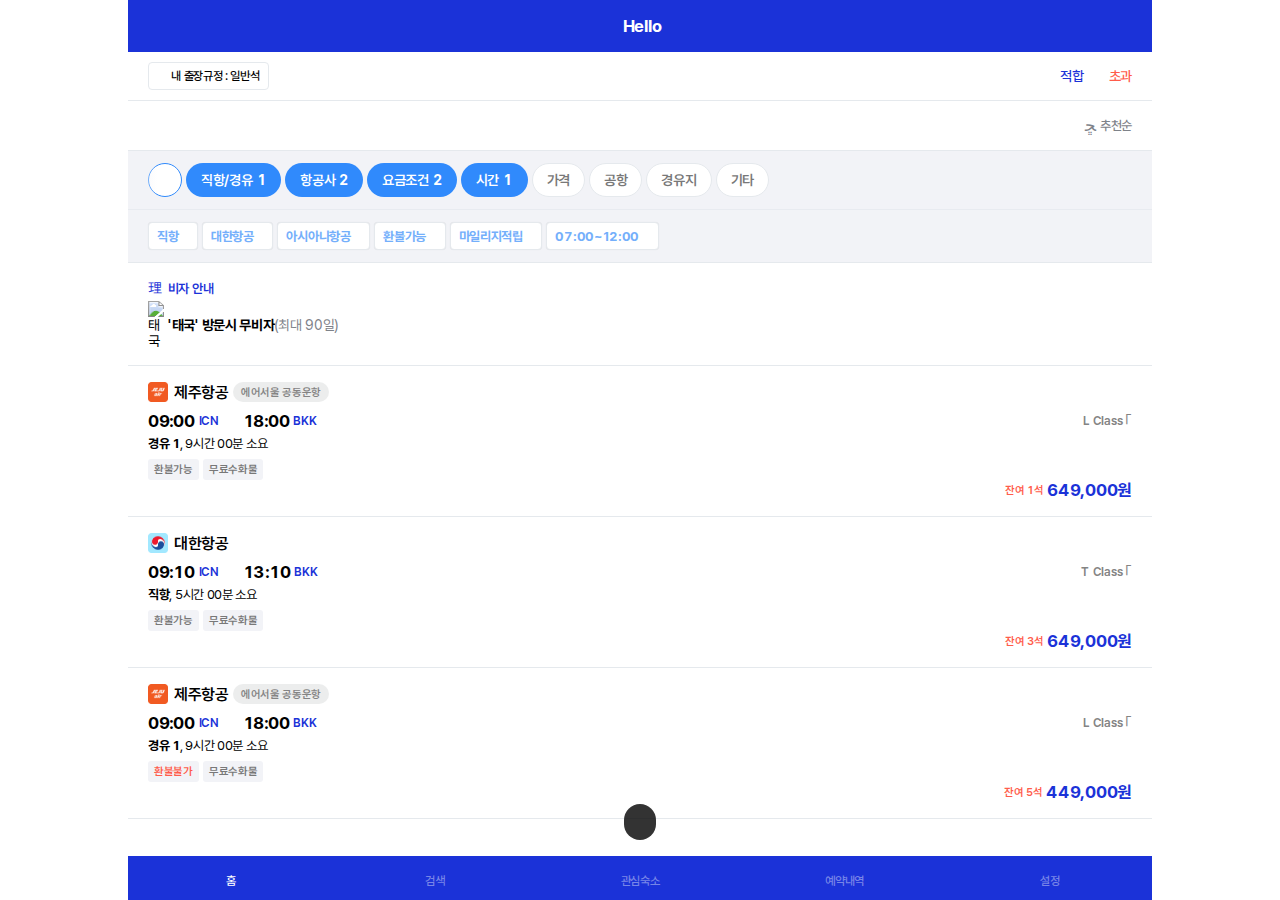
==== commit d99cd62f: "수정" ====
--- a/index.html
+++ b/index.html
@@ -5,10 +5,12 @@
 		<meta charset="UTF-8">
 		<meta name="apple-mobile-web-app-capable" content="yes">
 		<meta name="viewport" content="width=device-width, initial-scale=1.0, viewport-fit=cover">
-		<meta name="theme-color" content="transparent">
+		<meta name="apple-mobile-web-app-status-bar-style" content="black-translucent">
+		<meta name="apple-mobile-web-app-title" content="🧑🏻‍💻">
+		<meta name="theme-color" content="var(--primary-blue)">
 		<script src="https://cdn.jsdelivr.net/npm/gsap@3.12.7/dist/gsap.min.js"></script>
 		<link rel='stylesheet' href='assets/css/base.css?v=1.0.0'>
-		<title>Travel App</title>
+		<title>항공 검색결과 :: @tenziro.net</title>
 		<script src="assets/js/common.js"></script>
 	</head>
 
--- a/assets/css/base.css
+++ b/assets/css/base.css
@@ -1 +1 @@
-@import"https://cdn.jsdelivr.net/npm/@tabler/icons-webfont@latest/dist/tabler-icons.min.css";:root{--root-bg: #FFF;--default-bg: #F2F3F7;--default-bg-rgb: 242, 243, 247;--placeholder: rgba(126, 130, 137, 40%);--border-default: #E5E9ED;--border-focus: #1B32D8;--border-valid: #FF5C4B;--disabled-btn: rgba(126, 130, 137, 30%);--disabled: rgba(230, 233, 238, 40%);--c-white: #FFF;--c-white-rgb: 255, 255, 255;--c-black: #000;--c-black-rgb: 0, 0, 0;--c-gray-1: #333;--c-gray-1-rgb: 51, 51, 51;--c-gray-2: #787878;--c-gray-3: #7e8289;--c-gray-3-rgb: 128, 131, 137;--c-gray-4: #848484;--c-gray-5: #B9BEC6;--c-gray-6: #BEBEBE;--c-gray-7: #E5E9ED;--c-gray-7-rgb: 229, 233, 237;--c-gray-8: #F2F3F7;--c-gray-8-rgb: 242, 243, 247;--primary-blue: #1B32D8;--primary-blue-rgb: 27, 50, 216;--secondary-blue: #74AFFB;--secondary-blue-rgb: 116, 175, 251;--tertiary-blue: #308AFC;--tertiary-blue-rgb: 0, 152, 255;--c-point-1: #FF5C4B;--c-point-1-rgb: 255, 92, 75;--c-point-2: #91ACCE;--c-point-2-rgb: 145, 172, 206;--c-danger: #FF0000;--fs-mini: 10px;--fs-xxsmall: 11px;--fs-xsmall: 12px;--fs-small: 13px;--fs-base: 14px;--fs-medium: 15px;--fs-large: 16px;--fs-extra: 17px;--fs-big: 18px;--fs-black: 20px;--fs-super: 24px;--fw-thin: 100;--fw-extlight: 200;--fw-light: 300;--fw-base: 400;--fw-medium: 500;--fw-semi: 600;--fw-bold: 700;--fw-extra: 800;--fw-black: 900;--rd-half: 50%;--rd-full: 100%;--rd-xsmall: 2px;--rd-small: 4px;--rd-medium: 8px;--rd-large: 16px;--body-min-width: 320px;--body-max-width: 1024px;--lh-120: 120%;--lh-130: 130%;--lh-140: 140%;--lh-150: 150%;--lh-160: 160%}.mg-t0{margin-top:0px !important}.mg-b0{margin-bottom:0px !important}.mg-l0{margin-left:0px !important}.mg-r0{margin-right:0px !important}.pd-t0{padding-top:0px !important}.pd-b0{padding-bottom:0px !important}.pd-l0{padding-left:0px !important}.pd-r0{padding-right:0px !important}.t0{top:0px !important}.r0{right:0px !important}.b0{bottom:0px !important}.l0{left:0px !important}.mg-t1{margin-top:1px !important}.mg-b1{margin-bottom:1px !important}.mg-l1{margin-left:1px !important}.mg-r1{margin-right:1px !important}.pd-t1{padding-top:1px !important}.pd-b1{padding-bottom:1px !important}.pd-l1{padding-left:1px !important}.pd-r1{padding-right:1px !important}.t1{top:1px !important}.r1{right:1px !important}.b1{bottom:1px !important}.l1{left:1px !important}.mg-t2{margin-top:2px !important}.mg-b2{margin-bottom:2px !important}.mg-l2{margin-left:2px !important}.mg-r2{margin-right:2px !important}.pd-t2{padding-top:2px !important}.pd-b2{padding-bottom:2px !important}.pd-l2{padding-left:2px !important}.pd-r2{padding-right:2px !important}.t2{top:2px !important}.r2{right:2px !important}.b2{bottom:2px !important}.l2{left:2px !important}.mg-t3{margin-top:3px !important}.mg-b3{margin-bottom:3px !important}.mg-l3{margin-left:3px !important}.mg-r3{margin-right:3px !important}.pd-t3{padding-top:3px !important}.pd-b3{padding-bottom:3px !important}.pd-l3{padding-left:3px !important}.pd-r3{padding-right:3px !important}.t3{top:3px !important}.r3{right:3px !important}.b3{bottom:3px !important}.l3{left:3px !important}.mg-t4{margin-top:4px !important}.mg-b4{margin-bottom:4px !important}.mg-l4{margin-left:4px !important}.mg-r4{margin-right:4px !important}.pd-t4{padding-top:4px !important}.pd-b4{padding-bottom:4px !important}.pd-l4{padding-left:4px !important}.pd-r4{padding-right:4px !important}.t4{top:4px !important}.r4{right:4px !important}.b4{bottom:4px !important}.l4{left:4px !important}.mg-t5{margin-top:5px !important}.mg-b5{margin-bottom:5px !important}.mg-l5{margin-left:5px !important}.mg-r5{margin-right:5px !important}.pd-t5{padding-top:5px !important}.pd-b5{padding-bottom:5px !important}.pd-l5{padding-left:5px !important}.pd-r5{padding-right:5px !important}.t5{top:5px !important}.r5{right:5px !important}.b5{bottom:5px !important}.l5{left:5px !important}.mg-t6{margin-top:6px !important}.mg-b6{margin-bottom:6px !important}.mg-l6{margin-left:6px !important}.mg-r6{margin-right:6px !important}.pd-t6{padding-top:6px !important}.pd-b6{padding-bottom:6px !important}.pd-l6{padding-left:6px !important}.pd-r6{padding-right:6px !important}.t6{top:6px !important}.r6{right:6px !important}.b6{bottom:6px !important}.l6{left:6px !important}.mg-t7{margin-top:7px !important}.mg-b7{margin-bottom:7px !important}.mg-l7{margin-left:7px !important}.mg-r7{margin-right:7px !important}.pd-t7{padding-top:7px !important}.pd-b7{padding-bottom:7px !important}.pd-l7{padding-left:7px !important}.pd-r7{padding-right:7px !important}.t7{top:7px !important}.r7{right:7px !important}.b7{bottom:7px !important}.l7{left:7px !important}.mg-t8{margin-top:8px !important}.mg-b8{margin-bottom:8px !important}.mg-l8{margin-left:8px !important}.mg-r8{margin-right:8px !important}.pd-t8{padding-top:8px !important}.pd-b8{padding-bottom:8px !important}.pd-l8{padding-left:8px !important}.pd-r8{padding-right:8px !important}.t8{top:8px !important}.r8{right:8px !important}.b8{bottom:8px !important}.l8{left:8px !important}.mg-t9{margin-top:9px !important}.mg-b9{margin-bottom:9px !important}.mg-l9{margin-left:9px !important}.mg-r9{margin-right:9px !important}.pd-t9{padding-top:9px !important}.pd-b9{padding-bottom:9px !important}.pd-l9{padding-left:9px !important}.pd-r9{padding-right:9px !important}.t9{top:9px !important}.r9{right:9px !important}.b9{bottom:9px !important}.l9{left:9px !important}.mg-t10{margin-top:10px !important}.mg-b10{margin-bottom:10px !important}.mg-l10{margin-left:10px !important}.mg-r10{margin-right:10px !important}.pd-t10{padding-top:10px !important}.pd-b10{padding-bottom:10px !important}.pd-l10{padding-left:10px !important}.pd-r10{padding-right:10px !important}.t10{top:10px !important}.r10{right:10px !important}.b10{bottom:10px !important}.l10{left:10px !important}.mg-t11{margin-top:11px !important}.mg-b11{margin-bottom:11px !important}.mg-l11{margin-left:11px !important}.mg-r11{margin-right:11px !important}.pd-t11{padding-top:11px !important}.pd-b11{padding-bottom:11px !important}.pd-l11{padding-left:11px !important}.pd-r11{padding-right:11px !important}.t11{top:11px !important}.r11{right:11px !important}.b11{bottom:11px !important}.l11{left:11px !important}.mg-t12{margin-top:12px !important}.mg-b12{margin-bottom:12px !important}.mg-l12{margin-left:12px !important}.mg-r12{margin-right:12px !important}.pd-t12{padding-top:12px !important}.pd-b12{padding-bottom:12px !important}.pd-l12{padding-left:12px !important}.pd-r12{padding-right:12px !important}.t12{top:12px !important}.r12{right:12px !important}.b12{bottom:12px !important}.l12{left:12px !important}.mg-t13{margin-top:13px !important}.mg-b13{margin-bottom:13px !important}.mg-l13{margin-left:13px !important}.mg-r13{margin-right:13px !important}.pd-t13{padding-top:13px !important}.pd-b13{padding-bottom:13px !important}.pd-l13{padding-left:13px !important}.pd-r13{padding-right:13px !important}.t13{top:13px !important}.r13{right:13px !important}.b13{bottom:13px !important}.l13{left:13px !important}.mg-t14{margin-top:14px !important}.mg-b14{margin-bottom:14px !important}.mg-l14{margin-left:14px !important}.mg-r14{margin-right:14px !important}.pd-t14{padding-top:14px !important}.pd-b14{padding-bottom:14px !important}.pd-l14{padding-left:14px !important}.pd-r14{padding-right:14px !important}.t14{top:14px !important}.r14{right:14px !important}.b14{bottom:14px !important}.l14{left:14px !important}.mg-t15{margin-top:15px !important}.mg-b15{margin-bottom:15px !important}.mg-l15{margin-left:15px !important}.mg-r15{margin-right:15px !important}.pd-t15{padding-top:15px !important}.pd-b15{padding-bottom:15px !important}.pd-l15{padding-left:15px !important}.pd-r15{padding-right:15px !important}.t15{top:15px !important}.r15{right:15px !important}.b15{bottom:15px !important}.l15{left:15px !important}.mg-t16{margin-top:16px !important}.mg-b16{margin-bottom:16px !important}.mg-l16{margin-left:16px !important}.mg-r16{margin-right:16px !important}.pd-t16{padding-top:16px !important}.pd-b16{padding-bottom:16px !important}.pd-l16{padding-left:16px !important}.pd-r16{padding-right:16px !important}.t16{top:16px !important}.r16{right:16px !important}.b16{bottom:16px !important}.l16{left:16px !important}.mg-t17{margin-top:17px !important}.mg-b17{margin-bottom:17px !important}.mg-l17{margin-left:17px !important}.mg-r17{margin-right:17px !important}.pd-t17{padding-top:17px !important}.pd-b17{padding-bottom:17px !important}.pd-l17{padding-left:17px !important}.pd-r17{padding-right:17px !important}.t17{top:17px !important}.r17{right:17px !important}.b17{bottom:17px !important}.l17{left:17px !important}.mg-t18{margin-top:18px !important}.mg-b18{margin-bottom:18px !important}.mg-l18{margin-left:18px !important}.mg-r18{margin-right:18px !important}.pd-t18{padding-top:18px !important}.pd-b18{padding-bottom:18px !important}.pd-l18{padding-left:18px !important}.pd-r18{padding-right:18px !important}.t18{top:18px !important}.r18{right:18px !important}.b18{bottom:18px !important}.l18{left:18px !important}.mg-t19{margin-top:19px !important}.mg-b19{margin-bottom:19px !important}.mg-l19{margin-left:19px !important}.mg-r19{margin-right:19px !important}.pd-t19{padding-top:19px !important}.pd-b19{padding-bottom:19px !important}.pd-l19{padding-left:19px !important}.pd-r19{padding-right:19px !important}.t19{top:19px !important}.r19{right:19px !important}.b19{bottom:19px !important}.l19{left:19px !important}.mg-t20{margin-top:20px !important}.mg-b20{margin-bottom:20px !important}.mg-l20{margin-left:20px !important}.mg-r20{margin-right:20px !important}.pd-t20{padding-top:20px !important}.pd-b20{padding-bottom:20px !important}.pd-l20{padding-left:20px !important}.pd-r20{padding-right:20px !important}.t20{top:20px !important}.r20{right:20px !important}.b20{bottom:20px !important}.l20{left:20px !important}.mg-t21{margin-top:21px !important}.mg-b21{margin-bottom:21px !important}.mg-l21{margin-left:21px !important}.mg-r21{margin-right:21px !important}.pd-t21{padding-top:21px !important}.pd-b21{padding-bottom:21px !important}.pd-l21{padding-left:21px !important}.pd-r21{padding-right:21px !important}.t21{top:21px !important}.r21{right:21px !important}.b21{bottom:21px !important}.l21{left:21px !important}.mg-t22{margin-top:22px !important}.mg-b22{margin-bottom:22px !important}.mg-l22{margin-left:22px !important}.mg-r22{margin-right:22px !important}.pd-t22{padding-top:22px !important}.pd-b22{padding-bottom:22px !important}.pd-l22{padding-left:22px !important}.pd-r22{padding-right:22px !important}.t22{top:22px !important}.r22{right:22px !important}.b22{bottom:22px !important}.l22{left:22px !important}.mg-t23{margin-top:23px !important}.mg-b23{margin-bottom:23px !important}.mg-l23{margin-left:23px !important}.mg-r23{margin-right:23px !important}.pd-t23{padding-top:23px !important}.pd-b23{padding-bottom:23px !important}.pd-l23{padding-left:23px !important}.pd-r23{padding-right:23px !important}.t23{top:23px !important}.r23{right:23px !important}.b23{bottom:23px !important}.l23{left:23px !important}.mg-t24{margin-top:24px !important}.mg-b24{margin-bottom:24px !important}.mg-l24{margin-left:24px !important}.mg-r24{margin-right:24px !important}.pd-t24{padding-top:24px !important}.pd-b24{padding-bottom:24px !important}.pd-l24{padding-left:24px !important}.pd-r24{padding-right:24px !important}.t24{top:24px !important}.r24{right:24px !important}.b24{bottom:24px !important}.l24{left:24px !important}.mg-t25{margin-top:25px !important}.mg-b25{margin-bottom:25px !important}.mg-l25{margin-left:25px !important}.mg-r25{margin-right:25px !important}.pd-t25{padding-top:25px !important}.pd-b25{padding-bottom:25px !important}.pd-l25{padding-left:25px !important}.pd-r25{padding-right:25px !important}.t25{top:25px !important}.r25{right:25px !important}.b25{bottom:25px !important}.l25{left:25px !important}.mg-t26{margin-top:26px !important}.mg-b26{margin-bottom:26px !important}.mg-l26{margin-left:26px !important}.mg-r26{margin-right:26px !important}.pd-t26{padding-top:26px !important}.pd-b26{padding-bottom:26px !important}.pd-l26{padding-left:26px !important}.pd-r26{padding-right:26px !important}.t26{top:26px !important}.r26{right:26px !important}.b26{bottom:26px !important}.l26{left:26px !important}.mg-t27{margin-top:27px !important}.mg-b27{margin-bottom:27px !important}.mg-l27{margin-left:27px !important}.mg-r27{margin-right:27px !important}.pd-t27{padding-top:27px !important}.pd-b27{padding-bottom:27px !important}.pd-l27{padding-left:27px !important}.pd-r27{padding-right:27px !important}.t27{top:27px !important}.r27{right:27px !important}.b27{bottom:27px !important}.l27{left:27px !important}.mg-t28{margin-top:28px !important}.mg-b28{margin-bottom:28px !important}.mg-l28{margin-left:28px !important}.mg-r28{margin-right:28px !important}.pd-t28{padding-top:28px !important}.pd-b28{padding-bottom:28px !important}.pd-l28{padding-left:28px !important}.pd-r28{padding-right:28px !important}.t28{top:28px !important}.r28{right:28px !important}.b28{bottom:28px !important}.l28{left:28px !important}.mg-t29{margin-top:29px !important}.mg-b29{margin-bottom:29px !important}.mg-l29{margin-left:29px !important}.mg-r29{margin-right:29px !important}.pd-t29{padding-top:29px !important}.pd-b29{padding-bottom:29px !important}.pd-l29{padding-left:29px !important}.pd-r29{padding-right:29px !important}.t29{top:29px !important}.r29{right:29px !important}.b29{bottom:29px !important}.l29{left:29px !important}.mg-t30{margin-top:30px !important}.mg-b30{margin-bottom:30px !important}.mg-l30{margin-left:30px !important}.mg-r30{margin-right:30px !important}.pd-t30{padding-top:30px !important}.pd-b30{padding-bottom:30px !important}.pd-l30{padding-left:30px !important}.pd-r30{padding-right:30px !important}.t30{top:30px !important}.r30{right:30px !important}.b30{bottom:30px !important}.l30{left:30px !important}.mg-t31{margin-top:31px !important}.mg-b31{margin-bottom:31px !important}.mg-l31{margin-left:31px !important}.mg-r31{margin-right:31px !important}.pd-t31{padding-top:31px !important}.pd-b31{padding-bottom:31px !important}.pd-l31{padding-left:31px !important}.pd-r31{padding-right:31px !important}.t31{top:31px !important}.r31{right:31px !important}.b31{bottom:31px !important}.l31{left:31px !important}.mg-t32{margin-top:32px !important}.mg-b32{margin-bottom:32px !important}.mg-l32{margin-left:32px !important}.mg-r32{margin-right:32px !important}.pd-t32{padding-top:32px !important}.pd-b32{padding-bottom:32px !important}.pd-l32{padding-left:32px !important}.pd-r32{padding-right:32px !important}.t32{top:32px !important}.r32{right:32px !important}.b32{bottom:32px !important}.l32{left:32px !important}.mg-t33{margin-top:33px !important}.mg-b33{margin-bottom:33px !important}.mg-l33{margin-left:33px !important}.mg-r33{margin-right:33px !important}.pd-t33{padding-top:33px !important}.pd-b33{padding-bottom:33px !important}.pd-l33{padding-left:33px !important}.pd-r33{padding-right:33px !important}.t33{top:33px !important}.r33{right:33px !important}.b33{bottom:33px !important}.l33{left:33px !important}.mg-t34{margin-top:34px !important}.mg-b34{margin-bottom:34px !important}.mg-l34{margin-left:34px !important}.mg-r34{margin-right:34px !important}.pd-t34{padding-top:34px !important}.pd-b34{padding-bottom:34px !important}.pd-l34{padding-left:34px !important}.pd-r34{padding-right:34px !important}.t34{top:34px !important}.r34{right:34px !important}.b34{bottom:34px !important}.l34{left:34px !important}.mg-t35{margin-top:35px !important}.mg-b35{margin-bottom:35px !important}.mg-l35{margin-left:35px !important}.mg-r35{margin-right:35px !important}.pd-t35{padding-top:35px !important}.pd-b35{padding-bottom:35px !important}.pd-l35{padding-left:35px !important}.pd-r35{padding-right:35px !important}.t35{top:35px !important}.r35{right:35px !important}.b35{bottom:35px !important}.l35{left:35px !important}.mg-t36{margin-top:36px !important}.mg-b36{margin-bottom:36px !important}.mg-l36{margin-left:36px !important}.mg-r36{margin-right:36px !important}.pd-t36{padding-top:36px !important}.pd-b36{padding-bottom:36px !important}.pd-l36{padding-left:36px !important}.pd-r36{padding-right:36px !important}.t36{top:36px !important}.r36{right:36px !important}.b36{bottom:36px !important}.l36{left:36px !important}.mg-t37{margin-top:37px !important}.mg-b37{margin-bottom:37px !important}.mg-l37{margin-left:37px !important}.mg-r37{margin-right:37px !important}.pd-t37{padding-top:37px !important}.pd-b37{padding-bottom:37px !important}.pd-l37{padding-left:37px !important}.pd-r37{padding-right:37px !important}.t37{top:37px !important}.r37{right:37px !important}.b37{bottom:37px !important}.l37{left:37px !important}.mg-t38{margin-top:38px !important}.mg-b38{margin-bottom:38px !important}.mg-l38{margin-left:38px !important}.mg-r38{margin-right:38px !important}.pd-t38{padding-top:38px !important}.pd-b38{padding-bottom:38px !important}.pd-l38{padding-left:38px !important}.pd-r38{padding-right:38px !important}.t38{top:38px !important}.r38{right:38px !important}.b38{bottom:38px !important}.l38{left:38px !important}.mg-t39{margin-top:39px !important}.mg-b39{margin-bottom:39px !important}.mg-l39{margin-left:39px !important}.mg-r39{margin-right:39px !important}.pd-t39{padding-top:39px !important}.pd-b39{padding-bottom:39px !important}.pd-l39{padding-left:39px !important}.pd-r39{padding-right:39px !important}.t39{top:39px !important}.r39{right:39px !important}.b39{bottom:39px !important}.l39{left:39px !important}.mg-t40{margin-top:40px !important}.mg-b40{margin-bottom:40px !important}.mg-l40{margin-left:40px !important}.mg-r40{margin-right:40px !important}.pd-t40{padding-top:40px !important}.pd-b40{padding-bottom:40px !important}.pd-l40{padding-left:40px !important}.pd-r40{padding-right:40px !important}.t40{top:40px !important}.r40{right:40px !important}.b40{bottom:40px !important}.l40{left:40px !important}.mg-t41{margin-top:41px !important}.mg-b41{margin-bottom:41px !important}.mg-l41{margin-left:41px !important}.mg-r41{margin-right:41px !important}.pd-t41{padding-top:41px !important}.pd-b41{padding-bottom:41px !important}.pd-l41{padding-left:41px !important}.pd-r41{padding-right:41px !important}.t41{top:41px !important}.r41{right:41px !important}.b41{bottom:41px !important}.l41{left:41px !important}.mg-t42{margin-top:42px !important}.mg-b42{margin-bottom:42px !important}.mg-l42{margin-left:42px !important}.mg-r42{margin-right:42px !important}.pd-t42{padding-top:42px !important}.pd-b42{padding-bottom:42px !important}.pd-l42{padding-left:42px !important}.pd-r42{padding-right:42px !important}.t42{top:42px !important}.r42{right:42px !important}.b42{bottom:42px !important}.l42{left:42px !important}.mg-t43{margin-top:43px !important}.mg-b43{margin-bottom:43px !important}.mg-l43{margin-left:43px !important}.mg-r43{margin-right:43px !important}.pd-t43{padding-top:43px !important}.pd-b43{padding-bottom:43px !important}.pd-l43{padding-left:43px !important}.pd-r43{padding-right:43px !important}.t43{top:43px !important}.r43{right:43px !important}.b43{bottom:43px !important}.l43{left:43px !important}.mg-t44{margin-top:44px !important}.mg-b44{margin-bottom:44px !important}.mg-l44{margin-left:44px !important}.mg-r44{margin-right:44px !important}.pd-t44{padding-top:44px !important}.pd-b44{padding-bottom:44px !important}.pd-l44{padding-left:44px !important}.pd-r44{padding-right:44px !important}.t44{top:44px !important}.r44{right:44px !important}.b44{bottom:44px !important}.l44{left:44px !important}.mg-t45{margin-top:45px !important}.mg-b45{margin-bottom:45px !important}.mg-l45{margin-left:45px !important}.mg-r45{margin-right:45px !important}.pd-t45{padding-top:45px !important}.pd-b45{padding-bottom:45px !important}.pd-l45{padding-left:45px !important}.pd-r45{padding-right:45px !important}.t45{top:45px !important}.r45{right:45px !important}.b45{bottom:45px !important}.l45{left:45px !important}.mg-t46{margin-top:46px !important}.mg-b46{margin-bottom:46px !important}.mg-l46{margin-left:46px !important}.mg-r46{margin-right:46px !important}.pd-t46{padding-top:46px !important}.pd-b46{padding-bottom:46px !important}.pd-l46{padding-left:46px !important}.pd-r46{padding-right:46px !important}.t46{top:46px !important}.r46{right:46px !important}.b46{bottom:46px !important}.l46{left:46px !important}.mg-t47{margin-top:47px !important}.mg-b47{margin-bottom:47px !important}.mg-l47{margin-left:47px !important}.mg-r47{margin-right:47px !important}.pd-t47{padding-top:47px !important}.pd-b47{padding-bottom:47px !important}.pd-l47{padding-left:47px !important}.pd-r47{padding-right:47px !important}.t47{top:47px !important}.r47{right:47px !important}.b47{bottom:47px !important}.l47{left:47px !important}.mg-t48{margin-top:48px !important}.mg-b48{margin-bottom:48px !important}.mg-l48{margin-left:48px !important}.mg-r48{margin-right:48px !important}.pd-t48{padding-top:48px !important}.pd-b48{padding-bottom:48px !important}.pd-l48{padding-left:48px !important}.pd-r48{padding-right:48px !important}.t48{top:48px !important}.r48{right:48px !important}.b48{bottom:48px !important}.l48{left:48px !important}.mg-t49{margin-top:49px !important}.mg-b49{margin-bottom:49px !important}.mg-l49{margin-left:49px !important}.mg-r49{margin-right:49px !important}.pd-t49{padding-top:49px !important}.pd-b49{padding-bottom:49px !important}.pd-l49{padding-left:49px !important}.pd-r49{padding-right:49px !important}.t49{top:49px !important}.r49{right:49px !important}.b49{bottom:49px !important}.l49{left:49px !important}.mg-t50{margin-top:50px !important}.mg-b50{margin-bottom:50px !important}.mg-l50{margin-left:50px !important}.mg-r50{margin-right:50px !important}.pd-t50{padding-top:50px !important}.pd-b50{padding-bottom:50px !important}.pd-l50{padding-left:50px !important}.pd-r50{padding-right:50px !important}.t50{top:50px !important}.r50{right:50px !important}.b50{bottom:50px !important}.l50{left:50px !important}.mg-t51{margin-top:51px !important}.mg-b51{margin-bottom:51px !important}.mg-l51{margin-left:51px !important}.mg-r51{margin-right:51px !important}.pd-t51{padding-top:51px !important}.pd-b51{padding-bottom:51px !important}.pd-l51{padding-left:51px !important}.pd-r51{padding-right:51px !important}.t51{top:51px !important}.r51{right:51px !important}.b51{bottom:51px !important}.l51{left:51px !important}.mg-t52{margin-top:52px !important}.mg-b52{margin-bottom:52px !important}.mg-l52{margin-left:52px !important}.mg-r52{margin-right:52px !important}.pd-t52{padding-top:52px !important}.pd-b52{padding-bottom:52px !important}.pd-l52{padding-left:52px !important}.pd-r52{padding-right:52px !important}.t52{top:52px !important}.r52{right:52px !important}.b52{bottom:52px !important}.l52{left:52px !important}.mg-t53{margin-top:53px !important}.mg-b53{margin-bottom:53px !important}.mg-l53{margin-left:53px !important}.mg-r53{margin-right:53px !important}.pd-t53{padding-top:53px !important}.pd-b53{padding-bottom:53px !important}.pd-l53{padding-left:53px !important}.pd-r53{padding-right:53px !important}.t53{top:53px !important}.r53{right:53px !important}.b53{bottom:53px !important}.l53{left:53px !important}.mg-t54{margin-top:54px !important}.mg-b54{margin-bottom:54px !important}.mg-l54{margin-left:54px !important}.mg-r54{margin-right:54px !important}.pd-t54{padding-top:54px !important}.pd-b54{padding-bottom:54px !important}.pd-l54{padding-left:54px !important}.pd-r54{padding-right:54px !important}.t54{top:54px !important}.r54{right:54px !important}.b54{bottom:54px !important}.l54{left:54px !important}.mg-t55{margin-top:55px !important}.mg-b55{margin-bottom:55px !important}.mg-l55{margin-left:55px !important}.mg-r55{margin-right:55px !important}.pd-t55{padding-top:55px !important}.pd-b55{padding-bottom:55px !important}.pd-l55{padding-left:55px !important}.pd-r55{padding-right:55px !important}.t55{top:55px !important}.r55{right:55px !important}.b55{bottom:55px !important}.l55{left:55px !important}.mg-t56{margin-top:56px !important}.mg-b56{margin-bottom:56px !important}.mg-l56{margin-left:56px !important}.mg-r56{margin-right:56px !important}.pd-t56{padding-top:56px !important}.pd-b56{padding-bottom:56px !important}.pd-l56{padding-left:56px !important}.pd-r56{padding-right:56px !important}.t56{top:56px !important}.r56{right:56px !important}.b56{bottom:56px !important}.l56{left:56px !important}.mg-t57{margin-top:57px !important}.mg-b57{margin-bottom:57px !important}.mg-l57{margin-left:57px !important}.mg-r57{margin-right:57px !important}.pd-t57{padding-top:57px !important}.pd-b57{padding-bottom:57px !important}.pd-l57{padding-left:57px !important}.pd-r57{padding-right:57px !important}.t57{top:57px !important}.r57{right:57px !important}.b57{bottom:57px !important}.l57{left:57px !important}.mg-t58{margin-top:58px !important}.mg-b58{margin-bottom:58px !important}.mg-l58{margin-left:58px !important}.mg-r58{margin-right:58px !important}.pd-t58{padding-top:58px !important}.pd-b58{padding-bottom:58px !important}.pd-l58{padding-left:58px !important}.pd-r58{padding-right:58px !important}.t58{top:58px !important}.r58{right:58px !important}.b58{bottom:58px !important}.l58{left:58px !important}.mg-t59{margin-top:59px !important}.mg-b59{margin-bottom:59px !important}.mg-l59{margin-left:59px !important}.mg-r59{margin-right:59px !important}.pd-t59{padding-top:59px !important}.pd-b59{padding-bottom:59px !important}.pd-l59{padding-left:59px !important}.pd-r59{padding-right:59px !important}.t59{top:59px !important}.r59{right:59px !important}.b59{bottom:59px !important}.l59{left:59px !important}.mg-t60{margin-top:60px !important}.mg-b60{margin-bottom:60px !important}.mg-l60{margin-left:60px !important}.mg-r60{margin-right:60px !important}.pd-t60{padding-top:60px !important}.pd-b60{padding-bottom:60px !important}.pd-l60{padding-left:60px !important}.pd-r60{padding-right:60px !important}.t60{top:60px !important}.r60{right:60px !important}.b60{bottom:60px !important}.l60{left:60px !important}.mg-t61{margin-top:61px !important}.mg-b61{margin-bottom:61px !important}.mg-l61{margin-left:61px !important}.mg-r61{margin-right:61px !important}.pd-t61{padding-top:61px !important}.pd-b61{padding-bottom:61px !important}.pd-l61{padding-left:61px !important}.pd-r61{padding-right:61px !important}.t61{top:61px !important}.r61{right:61px !important}.b61{bottom:61px !important}.l61{left:61px !important}.mg-t62{margin-top:62px !important}.mg-b62{margin-bottom:62px !important}.mg-l62{margin-left:62px !important}.mg-r62{margin-right:62px !important}.pd-t62{padding-top:62px !important}.pd-b62{padding-bottom:62px !important}.pd-l62{padding-left:62px !important}.pd-r62{padding-right:62px !important}.t62{top:62px !important}.r62{right:62px !important}.b62{bottom:62px !important}.l62{left:62px !important}.mg-t63{margin-top:63px !important}.mg-b63{margin-bottom:63px !important}.mg-l63{margin-left:63px !important}.mg-r63{margin-right:63px !important}.pd-t63{padding-top:63px !important}.pd-b63{padding-bottom:63px !important}.pd-l63{padding-left:63px !important}.pd-r63{padding-right:63px !important}.t63{top:63px !important}.r63{right:63px !important}.b63{bottom:63px !important}.l63{left:63px !important}.mg-t64{margin-top:64px !important}.mg-b64{margin-bottom:64px !important}.mg-l64{margin-left:64px !important}.mg-r64{margin-right:64px !important}.pd-t64{padding-top:64px !important}.pd-b64{padding-bottom:64px !important}.pd-l64{padding-left:64px !important}.pd-r64{padding-right:64px !important}.t64{top:64px !important}.r64{right:64px !important}.b64{bottom:64px !important}.l64{left:64px !important}.mg-t65{margin-top:65px !important}.mg-b65{margin-bottom:65px !important}.mg-l65{margin-left:65px !important}.mg-r65{margin-right:65px !important}.pd-t65{padding-top:65px !important}.pd-b65{padding-bottom:65px !important}.pd-l65{padding-left:65px !important}.pd-r65{padding-right:65px !important}.t65{top:65px !important}.r65{right:65px !important}.b65{bottom:65px !important}.l65{left:65px !important}.mg-t66{margin-top:66px !important}.mg-b66{margin-bottom:66px !important}.mg-l66{margin-left:66px !important}.mg-r66{margin-right:66px !important}.pd-t66{padding-top:66px !important}.pd-b66{padding-bottom:66px !important}.pd-l66{padding-left:66px !important}.pd-r66{padding-right:66px !important}.t66{top:66px !important}.r66{right:66px !important}.b66{bottom:66px !important}.l66{left:66px !important}.mg-t67{margin-top:67px !important}.mg-b67{margin-bottom:67px !important}.mg-l67{margin-left:67px !important}.mg-r67{margin-right:67px !important}.pd-t67{padding-top:67px !important}.pd-b67{padding-bottom:67px !important}.pd-l67{padding-left:67px !important}.pd-r67{padding-right:67px !important}.t67{top:67px !important}.r67{right:67px !important}.b67{bottom:67px !important}.l67{left:67px !important}.mg-t68{margin-top:68px !important}.mg-b68{margin-bottom:68px !important}.mg-l68{margin-left:68px !important}.mg-r68{margin-right:68px !important}.pd-t68{padding-top:68px !important}.pd-b68{padding-bottom:68px !important}.pd-l68{padding-left:68px !important}.pd-r68{padding-right:68px !important}.t68{top:68px !important}.r68{right:68px !important}.b68{bottom:68px !important}.l68{left:68px !important}.mg-t69{margin-top:69px !important}.mg-b69{margin-bottom:69px !important}.mg-l69{margin-left:69px !important}.mg-r69{margin-right:69px !important}.pd-t69{padding-top:69px !important}.pd-b69{padding-bottom:69px !important}.pd-l69{padding-left:69px !important}.pd-r69{padding-right:69px !important}.t69{top:69px !important}.r69{right:69px !important}.b69{bottom:69px !important}.l69{left:69px !important}.mg-t70{margin-top:70px !important}.mg-b70{margin-bottom:70px !important}.mg-l70{margin-left:70px !important}.mg-r70{margin-right:70px !important}.pd-t70{padding-top:70px !important}.pd-b70{padding-bottom:70px !important}.pd-l70{padding-left:70px !important}.pd-r70{padding-right:70px !important}.t70{top:70px !important}.r70{right:70px !important}.b70{bottom:70px !important}.l70{left:70px !important}.mg-t71{margin-top:71px !important}.mg-b71{margin-bottom:71px !important}.mg-l71{margin-left:71px !important}.mg-r71{margin-right:71px !important}.pd-t71{padding-top:71px !important}.pd-b71{padding-bottom:71px !important}.pd-l71{padding-left:71px !important}.pd-r71{padding-right:71px !important}.t71{top:71px !important}.r71{right:71px !important}.b71{bottom:71px !important}.l71{left:71px !important}.mg-t72{margin-top:72px !important}.mg-b72{margin-bottom:72px !important}.mg-l72{margin-left:72px !important}.mg-r72{margin-right:72px !important}.pd-t72{padding-top:72px !important}.pd-b72{padding-bottom:72px !important}.pd-l72{padding-left:72px !important}.pd-r72{padding-right:72px !important}.t72{top:72px !important}.r72{right:72px !important}.b72{bottom:72px !important}.l72{left:72px !important}.mg-t73{margin-top:73px !important}.mg-b73{margin-bottom:73px !important}.mg-l73{margin-left:73px !important}.mg-r73{margin-right:73px !important}.pd-t73{padding-top:73px !important}.pd-b73{padding-bottom:73px !important}.pd-l73{padding-left:73px !important}.pd-r73{padding-right:73px !important}.t73{top:73px !important}.r73{right:73px !important}.b73{bottom:73px !important}.l73{left:73px !important}.mg-t74{margin-top:74px !important}.mg-b74{margin-bottom:74px !important}.mg-l74{margin-left:74px !important}.mg-r74{margin-right:74px !important}.pd-t74{padding-top:74px !important}.pd-b74{padding-bottom:74px !important}.pd-l74{padding-left:74px !important}.pd-r74{padding-right:74px !important}.t74{top:74px !important}.r74{right:74px !important}.b74{bottom:74px !important}.l74{left:74px !important}.mg-t75{margin-top:75px !important}.mg-b75{margin-bottom:75px !important}.mg-l75{margin-left:75px !important}.mg-r75{margin-right:75px !important}.pd-t75{padding-top:75px !important}.pd-b75{padding-bottom:75px !important}.pd-l75{padding-left:75px !important}.pd-r75{padding-right:75px !important}.t75{top:75px !important}.r75{right:75px !important}.b75{bottom:75px !important}.l75{left:75px !important}.mg-t76{margin-top:76px !important}.mg-b76{margin-bottom:76px !important}.mg-l76{margin-left:76px !important}.mg-r76{margin-right:76px !important}.pd-t76{padding-top:76px !important}.pd-b76{padding-bottom:76px !important}.pd-l76{padding-left:76px !important}.pd-r76{padding-right:76px !important}.t76{top:76px !important}.r76{right:76px !important}.b76{bottom:76px !important}.l76{left:76px !important}.mg-t77{margin-top:77px !important}.mg-b77{margin-bottom:77px !important}.mg-l77{margin-left:77px !important}.mg-r77{margin-right:77px !important}.pd-t77{padding-top:77px !important}.pd-b77{padding-bottom:77px !important}.pd-l77{padding-left:77px !important}.pd-r77{padding-right:77px !important}.t77{top:77px !important}.r77{right:77px !important}.b77{bottom:77px !important}.l77{left:77px !important}.mg-t78{margin-top:78px !important}.mg-b78{margin-bottom:78px !important}.mg-l78{margin-left:78px !important}.mg-r78{margin-right:78px !important}.pd-t78{padding-top:78px !important}.pd-b78{padding-bottom:78px !important}.pd-l78{padding-left:78px !important}.pd-r78{padding-right:78px !important}.t78{top:78px !important}.r78{right:78px !important}.b78{bottom:78px !important}.l78{left:78px !important}.mg-t79{margin-top:79px !important}.mg-b79{margin-bottom:79px !important}.mg-l79{margin-left:79px !important}.mg-r79{margin-right:79px !important}.pd-t79{padding-top:79px !important}.pd-b79{padding-bottom:79px !important}.pd-l79{padding-left:79px !important}.pd-r79{padding-right:79px !important}.t79{top:79px !important}.r79{right:79px !important}.b79{bottom:79px !important}.l79{left:79px !important}.mg-t80{margin-top:80px !important}.mg-b80{margin-bottom:80px !important}.mg-l80{margin-left:80px !important}.mg-r80{margin-right:80px !important}.pd-t80{padding-top:80px !important}.pd-b80{padding-bottom:80px !important}.pd-l80{padding-left:80px !important}.pd-r80{padding-right:80px !important}.t80{top:80px !important}.r80{right:80px !important}.b80{bottom:80px !important}.l80{left:80px !important}.mg-t81{margin-top:81px !important}.mg-b81{margin-bottom:81px !important}.mg-l81{margin-left:81px !important}.mg-r81{margin-right:81px !important}.pd-t81{padding-top:81px !important}.pd-b81{padding-bottom:81px !important}.pd-l81{padding-left:81px !important}.pd-r81{padding-right:81px !important}.t81{top:81px !important}.r81{right:81px !important}.b81{bottom:81px !important}.l81{left:81px !important}.mg-t82{margin-top:82px !important}.mg-b82{margin-bottom:82px !important}.mg-l82{margin-left:82px !important}.mg-r82{margin-right:82px !important}.pd-t82{padding-top:82px !important}.pd-b82{padding-bottom:82px !important}.pd-l82{padding-left:82px !important}.pd-r82{padding-right:82px !important}.t82{top:82px !important}.r82{right:82px !important}.b82{bottom:82px !important}.l82{left:82px !important}.mg-t83{margin-top:83px !important}.mg-b83{margin-bottom:83px !important}.mg-l83{margin-left:83px !important}.mg-r83{margin-right:83px !important}.pd-t83{padding-top:83px !important}.pd-b83{padding-bottom:83px !important}.pd-l83{padding-left:83px !important}.pd-r83{padding-right:83px !important}.t83{top:83px !important}.r83{right:83px !important}.b83{bottom:83px !important}.l83{left:83px !important}.mg-t84{margin-top:84px !important}.mg-b84{margin-bottom:84px !important}.mg-l84{margin-left:84px !important}.mg-r84{margin-right:84px !important}.pd-t84{padding-top:84px !important}.pd-b84{padding-bottom:84px !important}.pd-l84{padding-left:84px !important}.pd-r84{padding-right:84px !important}.t84{top:84px !important}.r84{right:84px !important}.b84{bottom:84px !important}.l84{left:84px !important}.mg-t85{margin-top:85px !important}.mg-b85{margin-bottom:85px !important}.mg-l85{margin-left:85px !important}.mg-r85{margin-right:85px !important}.pd-t85{padding-top:85px !important}.pd-b85{padding-bottom:85px !important}.pd-l85{padding-left:85px !important}.pd-r85{padding-right:85px !important}.t85{top:85px !important}.r85{right:85px !important}.b85{bottom:85px !important}.l85{left:85px !important}.mg-t86{margin-top:86px !important}.mg-b86{margin-bottom:86px !important}.mg-l86{margin-left:86px !important}.mg-r86{margin-right:86px !important}.pd-t86{padding-top:86px !important}.pd-b86{padding-bottom:86px !important}.pd-l86{padding-left:86px !important}.pd-r86{padding-right:86px !important}.t86{top:86px !important}.r86{right:86px !important}.b86{bottom:86px !important}.l86{left:86px !important}.mg-t87{margin-top:87px !important}.mg-b87{margin-bottom:87px !important}.mg-l87{margin-left:87px !important}.mg-r87{margin-right:87px !important}.pd-t87{padding-top:87px !important}.pd-b87{padding-bottom:87px !important}.pd-l87{padding-left:87px !important}.pd-r87{padding-right:87px !important}.t87{top:87px !important}.r87{right:87px !important}.b87{bottom:87px !important}.l87{left:87px !important}.mg-t88{margin-top:88px !important}.mg-b88{margin-bottom:88px !important}.mg-l88{margin-left:88px !important}.mg-r88{margin-right:88px !important}.pd-t88{padding-top:88px !important}.pd-b88{padding-bottom:88px !important}.pd-l88{padding-left:88px !important}.pd-r88{padding-right:88px !important}.t88{top:88px !important}.r88{right:88px !important}.b88{bottom:88px !important}.l88{left:88px !important}.mg-t89{margin-top:89px !important}.mg-b89{margin-bottom:89px !important}.mg-l89{margin-left:89px !important}.mg-r89{margin-right:89px !important}.pd-t89{padding-top:89px !important}.pd-b89{padding-bottom:89px !important}.pd-l89{padding-left:89px !important}.pd-r89{padding-right:89px !important}.t89{top:89px !important}.r89{right:89px !important}.b89{bottom:89px !important}.l89{left:89px !important}.mg-t90{margin-top:90px !important}.mg-b90{margin-bottom:90px !important}.mg-l90{margin-left:90px !important}.mg-r90{margin-right:90px !important}.pd-t90{padding-top:90px !important}.pd-b90{padding-bottom:90px !important}.pd-l90{padding-left:90px !important}.pd-r90{padding-right:90px !important}.t90{top:90px !important}.r90{right:90px !important}.b90{bottom:90px !important}.l90{left:90px !important}.mg-t91{margin-top:91px !important}.mg-b91{margin-bottom:91px !important}.mg-l91{margin-left:91px !important}.mg-r91{margin-right:91px !important}.pd-t91{padding-top:91px !important}.pd-b91{padding-bottom:91px !important}.pd-l91{padding-left:91px !important}.pd-r91{padding-right:91px !important}.t91{top:91px !important}.r91{right:91px !important}.b91{bottom:91px !important}.l91{left:91px !important}.mg-t92{margin-top:92px !important}.mg-b92{margin-bottom:92px !important}.mg-l92{margin-left:92px !important}.mg-r92{margin-right:92px !important}.pd-t92{padding-top:92px !important}.pd-b92{padding-bottom:92px !important}.pd-l92{padding-left:92px !important}.pd-r92{padding-right:92px !important}.t92{top:92px !important}.r92{right:92px !important}.b92{bottom:92px !important}.l92{left:92px !important}.mg-t93{margin-top:93px !important}.mg-b93{margin-bottom:93px !important}.mg-l93{margin-left:93px !important}.mg-r93{margin-right:93px !important}.pd-t93{padding-top:93px !important}.pd-b93{padding-bottom:93px !important}.pd-l93{padding-left:93px !important}.pd-r93{padding-right:93px !important}.t93{top:93px !important}.r93{right:93px !important}.b93{bottom:93px !important}.l93{left:93px !important}.mg-t94{margin-top:94px !important}.mg-b94{margin-bottom:94px !important}.mg-l94{margin-left:94px !important}.mg-r94{margin-right:94px !important}.pd-t94{padding-top:94px !important}.pd-b94{padding-bottom:94px !important}.pd-l94{padding-left:94px !important}.pd-r94{padding-right:94px !important}.t94{top:94px !important}.r94{right:94px !important}.b94{bottom:94px !important}.l94{left:94px !important}.mg-t95{margin-top:95px !important}.mg-b95{margin-bottom:95px !important}.mg-l95{margin-left:95px !important}.mg-r95{margin-right:95px !important}.pd-t95{padding-top:95px !important}.pd-b95{padding-bottom:95px !important}.pd-l95{padding-left:95px !important}.pd-r95{padding-right:95px !important}.t95{top:95px !important}.r95{right:95px !important}.b95{bottom:95px !important}.l95{left:95px !important}.mg-t96{margin-top:96px !important}.mg-b96{margin-bottom:96px !important}.mg-l96{margin-left:96px !important}.mg-r96{margin-right:96px !important}.pd-t96{padding-top:96px !important}.pd-b96{padding-bottom:96px !important}.pd-l96{padding-left:96px !important}.pd-r96{padding-right:96px !important}.t96{top:96px !important}.r96{right:96px !important}.b96{bottom:96px !important}.l96{left:96px !important}.mg-t97{margin-top:97px !important}.mg-b97{margin-bottom:97px !important}.mg-l97{margin-left:97px !important}.mg-r97{margin-right:97px !important}.pd-t97{padding-top:97px !important}.pd-b97{padding-bottom:97px !important}.pd-l97{padding-left:97px !important}.pd-r97{padding-right:97px !important}.t97{top:97px !important}.r97{right:97px !important}.b97{bottom:97px !important}.l97{left:97px !important}.mg-t98{margin-top:98px !important}.mg-b98{margin-bottom:98px !important}.mg-l98{margin-left:98px !important}.mg-r98{margin-right:98px !important}.pd-t98{padding-top:98px !important}.pd-b98{padding-bottom:98px !important}.pd-l98{padding-left:98px !important}.pd-r98{padding-right:98px !important}.t98{top:98px !important}.r98{right:98px !important}.b98{bottom:98px !important}.l98{left:98px !important}.mg-t99{margin-top:99px !important}.mg-b99{margin-bottom:99px !important}.mg-l99{margin-left:99px !important}.mg-r99{margin-right:99px !important}.pd-t99{padding-top:99px !important}.pd-b99{padding-bottom:99px !important}.pd-l99{padding-left:99px !important}.pd-r99{padding-right:99px !important}.t99{top:99px !important}.r99{right:99px !important}.b99{bottom:99px !important}.l99{left:99px !important}.mg-t100{margin-top:100px !important}.mg-b100{margin-bottom:100px !important}.mg-l100{margin-left:100px !important}.mg-r100{margin-right:100px !important}.pd-t100{padding-top:100px !important}.pd-b100{padding-bottom:100px !important}.pd-l100{padding-left:100px !important}.pd-r100{padding-right:100px !important}.t100{top:100px !important}.r100{right:100px !important}.b100{bottom:100px !important}.l100{left:100px !important}@font-face{font-family:"Pretendard";font-weight:900;font-display:swap;src:local("Pretendard Black"),url("../fonts/Pretendard-Black.woff2") format("woff2"),url("../fonts/Pretendard-Black.woff") format("woff")}@font-face{font-family:"Pretendard";font-weight:900;font-display:swap;src:local("Pretendard Black"),url("../fonts/Pretendard-Black.subset.woff2") format("woff2"),url("../fonts/Pretendard-Black.subset.woff") format("woff")}@font-face{font-family:"Pretendard";font-weight:800;font-display:swap;src:local("Pretendard ExtraBold"),url("../fonts/Pretendard-ExtraBold.woff2") format("woff2"),url("../fonts/Pretendard-ExtraBold.woff") format("woff")}@font-face{font-family:"Pretendard";font-weight:800;font-display:swap;src:local("Pretendard ExtraBold"),url("../fonts/Pretendard-ExtraBold.subset.woff2") format("woff2"),url("../fonts/Pretendard-ExtraBold.subset.woff") format("woff")}@font-face{font-family:"Pretendard";font-weight:700;font-display:swap;src:local("Pretendard Bold"),url("../fonts/Pretendard-Bold.woff2") format("woff2"),url("../fonts/Pretendard-Bold.woff") format("woff")}@font-face{font-family:"Pretendard";font-weight:700;font-display:swap;src:local("Pretendard Bold"),url("../fonts/Pretendard-Bold.subset.woff2") format("woff2"),url("../fonts/Pretendard-Bold.subset.woff") format("woff")}@font-face{font-family:"Pretendard";font-weight:600;font-display:swap;src:local("Pretendard SemiBold"),url("../fonts/Pretendard-SemiBold.woff2") format("woff2"),url("../fonts/Pretendard-SemiBold.woff") format("woff")}@font-face{font-family:"Pretendard";font-weight:600;font-display:swap;src:local("Pretendard SemiBold"),url("../fonts/Pretendard-SemiBold.subset.woff2") format("woff2"),url("../fonts/Pretendard-SemiBold.subset.woff") format("woff")}@font-face{font-family:"Pretendard";font-weight:500;font-display:swap;src:local("Pretendard Medium"),url("../fonts/Pretendard-Medium.woff2") format("woff2"),url("../fonts/Pretendard-Medium.woff") format("woff")}@font-face{font-family:"Pretendard";font-weight:500;font-display:swap;src:local("Pretendard Medium"),url("../fonts/Pretendard-Medium.subset.woff2") format("woff2"),url("../fonts/Pretendard-Medium.subset.woff") format("woff")}@font-face{font-family:"Pretendard";font-weight:400;font-display:swap;src:local("Pretendard Regular"),url("../fonts/Pretendard-Regular.woff2") format("woff2"),url("../fonts/Pretendard-Regular.woff") format("woff")}@font-face{font-family:"Pretendard";font-weight:400;font-display:swap;src:local("Pretendard Regular"),url("../fonts/Pretendard-Regular.subset.woff2") format("woff2"),url("../fonts/Pretendard-Regular.subset.woff") format("woff")}@font-face{font-family:"Pretendard";font-weight:300;font-display:swap;src:local("Pretendard Light"),url("../fonts/Pretendard-Light.woff2") format("woff2"),url("../fonts/Pretendard-Light.woff") format("woff")}@font-face{font-family:"Pretendard";font-weight:300;font-display:swap;src:local("Pretendard Light"),url("../fonts/Pretendard-Light.subset.woff2") format("woff2"),url("../fonts/Pretendard-Light.subset.woff") format("woff")}@font-face{font-family:"Pretendard";font-weight:200;font-display:swap;src:local("Pretendard ExtraLight"),url("../fonts/Pretendard-ExtraLight.woff2") format("woff2"),url("../fonts/Pretendard-ExtraLight.woff") format("woff")}@font-face{font-family:"Pretendard";font-weight:200;font-display:swap;src:local("Pretendard ExtraLight"),url("../fonts/Pretendard-ExtraLight.subset.woff2") format("woff2"),url("../fonts/Pretendard-ExtraLight.subset.woff") format("woff")}@font-face{font-family:"Pretendard";font-weight:100;font-display:swap;src:local("Pretendard Thin"),url("../fonts/Pretendard-Thin.woff2") format("woff2"),url("../fonts/Pretendard-Thin.woff") format("woff")}@font-face{font-family:"Pretendard";font-weight:100;font-display:swap;src:local("Pretendard Thin"),url("../fonts/Pretendard-Thin.subset.woff2") format("woff2"),url("../fonts/Pretendard-Thin.subset.woff") format("woff")}*{margin:0;padding:0;color:inherit;font:inherit;letter-spacing:-0.3px;box-sizing:border-box}*:after,*:before{font-family:"tabler-icons";box-sizing:border-box;pointer-events:none}body,html{-webkit-text-size-adjust:none;-webkit-font-smoothing:antialiased}html{height:100%;height:-webkit-fill-available;scroll-behavior:smooth;background-color:var(--root-bg)}body{max-width:var(--body-max-width);min-width:var(--body-min-width);min-height:100svh;margin:0 auto;font-size:var(--fs-base);font-family:Pretendard,-apple-system,BlinkMacSystemFont,system-ui,Roboto,"Helvetica Neue","Segoe UI","Apple SD Gothic Neo","Malgun Gothic","Apple Color Emoji","Segoe UI Emoji","Segoe UI Symbol",sans-serif;font-weight:var(--fw-base);font-feature-settings:"tnum";font-variant-numeric:tabular-nums;background-color:var(--c-white)}body.bg{background-color:var(--default-bg)}body.stop-scroll{overflow-y:hidden}body.stop-scroll::-webkit-scrollbar{display:none}:root{cursor:default;-moz-text-size-adjust:100%;text-size-adjust:100%;-webkit-text-size-adjust:100%;overflow-wrap:break-word;-o-tab-size:4;tab-size:4;-moz-tab-size:4;-webkit-tap-highlight-color:rgba(0,0,0,0)}table{width:100%;border-collapse:collapse}caption,legend{visibility:hidden;overflow:hidden;width:0;height:0;line-height:0;font-size:0}fieldset,img{border:0}ol,ul,menu{list-style:none}address,em{font-style:normal}a{cursor:pointer;color:inherit;text-decoration:none;-webkit-tap-highlight-color:rgba(0,0,0,0)}area{outline:none}button,[role=button]{text-align:inherit}button:not(:disabled),[role=button]:not(:disabled){cursor:pointer}button:disabled,[role=button]:disabled{cursor:not-allowed !important}hr{margin:5px 0;border-color:rgba(0,0,0,0)}img{max-width:100%;vertical-align:top}mark{color:inherit;background:0 0;font-family:Pretendard,sans-serif;font-weight:normal}sup{vertical-align:baseline;font-size:inherit}sup:after{content:"*";color:var(--c-point-1);margin-left:3px;font-weight:var(--fw-medium)}button,input,select,textarea{background:0 0;outline:0;appearance:none;-webkit-appearance:none;-moz-appearance:none;opacity:1;border-width:0;border-radius:0}input:disabled,select:disabled,textarea:disabled{cursor:not-allowed;color:rgba(var(--c-black-rgb), 40%);background-color:var(--disabled) !important}input:-moz-read-only, select:-moz-read-only, textarea:-moz-read-only{cursor:default}input:read-only,select:read-only,textarea:read-only{cursor:default}input::-ms-clear,select::-ms-expand{display:none}input,textarea{caret-color:var(--border-focus)}input::-moz-placeholder, textarea::-moz-placeholder{color:rgba(var(--c-gray-3-rgb), 40%)}input::placeholder,textarea::placeholder{color:rgba(var(--c-gray-3-rgb), 40%)}[type=submit]{-webkit-appearance:button;background-color:rgba(0,0,0,0);background-image:none}:-moz-focusring{outline:auto}:-moz-ui-invalid{box-shadow:none}progress{vertical-align:baseline}::-webkit-inner-spin-button,::-webkit-outer-spin-button{height:auto;appearance:none;-webkit-appearance:none;-moz-appearance:none}[type=search]{outline-offset:-2px;-moz-appearance:textfield;appearance:textfield;-webkit-appearance:textfield}::-webkit-search-decoration{-webkit-appearance:none}::-webkit-file-upload-button{font:inherit;-webkit-appearance:button}summary{display:list-item;cursor:pointer}summary::marker,summary::-webkit-details-marker{content:none;display:none}strong{font-weight:var(--fw-bold)}.checkbox,.radio{cursor:pointer}.underline{text-decoration:underline;text-underline-offset:3px}.line-through{color:var(--c-gray-5) !important;text-decoration:line-through;text-decoration-thickness:2px;text-decoration-color:rgba(var(--c-point-1-rgb), 35%)}.c-gray-1{color:var(--c-gray-1) !important}.c-gray-2{color:var(--c-gray-2) !important}.c-gray-3{color:var(--c-gray-3) !important}.c-gray-4{color:var(--c-gray-4) !important}.c-gray-5{color:var(--c-gray-5) !important}.c-gray-6{color:var(--c-gray-6) !important}.c-gray-7{color:var(--c-gray-7) !important}.c-gray-8{color:var(--c-gray-8) !important}.c-point-1{color:var(--c-point-1) !important}.c-point-2{color:var(--c-point-2) !important}.c-white{color:var(--c-white) !important}.c-black{color:var(--c-black) !important}.c-primary-blue{color:var(--primary-blue) !important}.c-secondary-blue{color:var(--secondary-blue) !important}.c-tertiary-blue{color:var(--tertiary-blue) !important}.c-placeholder{color:var(--placeholder)}.fs-xxsmall{font-size:var(--fs-xxsmall) !important}.fs-xsmall{font-size:var(--fs-xsmall) !important}.fs-small{font-size:var(--fs-small) !important}.fs-base{font-size:var(--fs-base) !important}.fs-medium{font-size:var(--fs-medium) !important}.fs-large{font-size:var(--fs-large) !important}.lh-140{line-height:140%}.lh-150{line-height:150%}.lh-160{line-height:160%}.flex{display:flex}.flex-inline{display:inline-flex}.flex-align-start{align-items:flex-start}.flex-align-center{align-items:center}.flex-align-end{align-items:flex-end}.flex-justify-start{justify-content:center}.flex-justify-center{justify-content:center}.flex-justify-end{justify-content:flex-end}.flex-justify-between{justify-content:space-between}.flex-justify-around{justify-content:space-around}.flex-direction-row{flex-direction:row}.flex-direction-column{flex-direction:column}.flex-gap-1{gap:1px}.flex-gap-2{gap:2px}.flex-gap-3{gap:3px}.flex-gap-4{gap:4px}.flex-gap-5{gap:5px}.flex-gap-6{gap:6px}.flex-gap-7{gap:7px}.flex-gap-8{gap:8px}.flex-gap-9{gap:9px}.flex-gap-10{gap:10px}.flex-gap-11{gap:11px}.flex-gap-12{gap:12px}.flex-gap-13{gap:13px}.flex-gap-14{gap:14px}.flex-gap-15{gap:15px}.flex-gap-16{gap:16px}.flex-gap-17{gap:17px}.flex-gap-18{gap:18px}.flex-gap-19{gap:19px}.flex-gap-20{gap:20px}.flex-gap-21{gap:21px}.flex-gap-22{gap:22px}.flex-gap-23{gap:23px}.flex-gap-24{gap:24px}.flex-gap-25{gap:25px}.flex-gap-26{gap:26px}.flex-gap-27{gap:27px}.flex-gap-28{gap:28px}.flex-gap-29{gap:29px}.flex-gap-30{gap:30px}.flex-gap-31{gap:31px}.flex-gap-32{gap:32px}.flex-gap-33{gap:33px}.flex-gap-34{gap:34px}.flex-gap-35{gap:35px}.flex-gap-36{gap:36px}.flex-gap-37{gap:37px}.flex-gap-38{gap:38px}.flex-gap-39{gap:39px}.flex-gap-40{gap:40px}.flex-gap-41{gap:41px}.flex-gap-42{gap:42px}.flex-gap-43{gap:43px}.flex-gap-44{gap:44px}.flex-gap-45{gap:45px}.flex-gap-46{gap:46px}.flex-gap-47{gap:47px}.flex-gap-48{gap:48px}.flex-gap-49{gap:49px}.flex-gap-50{gap:50px}.flex-gap-51{gap:51px}.flex-gap-52{gap:52px}.flex-gap-53{gap:53px}.flex-gap-54{gap:54px}.flex-gap-55{gap:55px}.flex-gap-56{gap:56px}.flex-gap-57{gap:57px}.flex-gap-58{gap:58px}.flex-gap-59{gap:59px}.flex-gap-60{gap:60px}.flex-gap-61{gap:61px}.flex-gap-62{gap:62px}.flex-gap-63{gap:63px}.flex-gap-64{gap:64px}.flex-gap-65{gap:65px}.flex-gap-66{gap:66px}.flex-gap-67{gap:67px}.flex-gap-68{gap:68px}.flex-gap-69{gap:69px}.flex-gap-70{gap:70px}.flex-gap-71{gap:71px}.flex-gap-72{gap:72px}.flex-gap-73{gap:73px}.flex-gap-74{gap:74px}.flex-gap-75{gap:75px}.flex-gap-76{gap:76px}.flex-gap-77{gap:77px}.flex-gap-78{gap:78px}.flex-gap-79{gap:79px}.flex-gap-80{gap:80px}.flex-gap-81{gap:81px}.flex-gap-82{gap:82px}.flex-gap-83{gap:83px}.flex-gap-84{gap:84px}.flex-gap-85{gap:85px}.flex-gap-86{gap:86px}.flex-gap-87{gap:87px}.flex-gap-88{gap:88px}.flex-gap-89{gap:89px}.flex-gap-90{gap:90px}.flex-gap-91{gap:91px}.flex-gap-92{gap:92px}.flex-gap-93{gap:93px}.flex-gap-94{gap:94px}.flex-gap-95{gap:95px}.flex-gap-96{gap:96px}.flex-gap-97{gap:97px}.flex-gap-98{gap:98px}.flex-gap-99{gap:99px}.flex-gap-100{gap:100px}.align-l{text-align:left !important}.align-r{text-align:right !important}.align-c{text-align:center !important}.align-m{vertical-align:middle !important}.align-b{vertical-align:bottom !important}.align-t{vertical-align:top !important}.mg-t-auto{margin-top:auto}.mg-l-auto{margin-left:auto}.mg-r-auto{margin-right:auto}.mg-b-auto{margin-bottom:auto}.d-flex{display:flex}.d-inline-flex{display:inline-flex}.d-block{display:block}.d-inline{display:inline}.d-inline-block{display:inline-block}.d-hide{display:none}.pos-r{position:relative}.pos-a{position:absolute}.pos-f{position:fixed}.pos-s{position:sticky}@keyframes modal-type2{from{transform:translate3d(0, 100%, 0)}to{transform:translate3d(0, 0, 0)}}@keyframes skeleton-loading{to{background-position-x:-200%}}@keyframes spinner{from{transform:rotate(0deg)}to{transform:rotate(360deg)}}@keyframes train-seat{from{transform:translate3d(0, 100%, 0)}to{transform:translate3d(0, 0, 0)}}.list-inline-filter,.list-selected-filter{position:relative}.list-inline-filter .inline-list,.list-selected-filter .inline-list{display:flex;flex-wrap:nowrap;align-items:center;overflow:auto hidden;padding:12px 20px;-moz-column-gap:4px;column-gap:4px}@media(hover: none)and (pointer: coarse){.list-inline-filter .inline-list::-webkit-scrollbar,.list-selected-filter .inline-list::-webkit-scrollbar{display:none}}@media(hover: hover)and (pointer: fine){.list-inline-filter .inline-list::-webkit-scrollbar,.list-selected-filter .inline-list::-webkit-scrollbar{width:4px;height:4px}.list-inline-filter .inline-list::-webkit-scrollbar-thumb,.list-selected-filter .inline-list::-webkit-scrollbar-thumb{background-color:rgba(0,0,0,0);border-radius:2px}.list-inline-filter .inline-list::-webkit-scrollbar-button,.list-selected-filter .inline-list::-webkit-scrollbar-button{width:4px;height:4px;background-color:rgba(0,0,0,0)}.list-inline-filter .inline-list:hover::-webkit-scrollbar,.list-selected-filter .inline-list:hover::-webkit-scrollbar{width:4px;height:4px}.list-inline-filter .inline-list:hover::-webkit-scrollbar-thumb,.list-selected-filter .inline-list:hover::-webkit-scrollbar-thumb{background-color:var(--c-gray-5);border-radius:2px}.list-inline-filter .inline-list:hover::-webkit-scrollbar-button,.list-selected-filter .inline-list:hover::-webkit-scrollbar-button{width:4px;height:4px;background-color:rgba(0,0,0,0)}}.list-inline-filter:before,.list-inline-filter:after,.list-selected-filter:before,.list-selected-filter:after{content:"";position:absolute;width:29px}.list-inline-filter:before,.list-selected-filter:before{inset:0 auto 0 0;background:linear-gradient(-90deg, hsla(0, 0%, 98%, 0), var(--default-bg) 24px, var(--default-bg))}.list-inline-filter:after,.list-selected-filter:after{inset:0 0 0 auto;background:linear-gradient(90deg, hsla(0, 0%, 98%, 0), var(--default-bg) 24px, var(--default-bg))}.list-inline-filter{--btn-height: 34px;--btn-weight: 34px}.list-inline-filter .inline-list button{flex:none}.list-selected-filter{display:none;border-block-start:1px solid rgba(var(--c-gray-7-rgb), 80%);border-block-end:1px solid var(--border-default)}.btn-inline-reset{border-width:1px;border-color:var(--tertiary-blue);border-style:solid;border-radius:calc(var(--btn-height)/2);display:inline-flex;align-items:center;justify-content:center;width:var(--btn-weight);height:var(--btn-height);background-color:var(--c-white)}.btn-inline-reset:before{content:"";color:var(--tertiary-blue);font-size:var(--fs-extra);font-weight:var(--fw-medium)}.btn-inline-filter{border-width:1px;border-style:solid;border-radius:calc(var(--btn-height)/2);display:inline-flex;align-items:center;height:var(--btn-height);padding:14px;-moz-column-gap:4px;column-gap:4px;font-size:var(--fs-base);font-weight:var(--fw-semi)}.btn-inline-filter>span,.btn-inline-filter>strong{flex:none}.btn-inline-filter[aria-checked=true]{border-color:rgba(0,0,0,0);background-color:var(--tertiary-blue);color:var(--c-white)}.btn-inline-filter[aria-checked=false]{border-color:var(--border-default);background-color:var(--c-white);color:var(--c-gray-2)}.list-selected-filter{--btn-height: 28px;--btn-weight: 28px;--btn-radius: 4px}.list-selected-filter .selected-filter{position:relative;border-width:1px;border-color:var(--border-default);border-style:solid;border-radius:var(--btn-radius);box-shadow:0 0 1px rgba(var(--c-black-rgb), 10%);display:inline-flex;align-items:center;flex:none;height:var(--btn-height);background-color:var(--c-white)}.list-selected-filter .selected-filter-text{padding:0 2px 0 8px;color:var(--secondary-blue);font-size:var(--fs-small);font-weight:var(--fw-bold)}.list-selected-filter .btn-infilter-view{position:absolute;top:0;right:0;bottom:0;left:0;z-index:0}.list-selected-filter .btn-infilter-delete{display:inline-flex;align-items:center;position:relative;z-index:1;flex:none;height:var(--btn-height);padding-right:6px}.list-selected-filter .btn-infilter-delete:before{content:"";color:var(--c-gray-5);font-weight:var(--fw-semi)}.btn-list-refresh{display:inline-flex;align-items:center;justify-content:center;position:sticky;bottom:16px;z-index:1;overflow:hidden;left:50%;width:0;height:36px;padding:0 16px;color:var(--c-white);transform:translateX(-50%);animation:refresh-animation 1000ms forwards;border-radius:18px;background-color:rgba(var(--c-black-rgb), 80%)}.btn-list-refresh span{display:inline-flex;align-items:center;justify-content:center;flex:none;animation:refresh-text-animation 380ms 900ms forwards;transform:translateY(200%);font-size:var(--fs-small);font-weight:var(--fw-medium)}.btn-list-refresh span:before{flex:none;margin-right:4px;content:"";font-size:var(--fs-large)}.btn-list-refresh+.payment-notice{margin-top:0 !important}.btn-schedule-detail-close{position:absolute;top:6px;right:6px;z-index:1;display:inline-flex;align-items:center;justify-content:center;width:16px;height:16px}.btn-schedule-detail-close:before{content:"";color:var(--c-gray-3);font-size:var(--fs-large)}@keyframes refresh-animation{from{opacity:0;width:0}to{opacity:100%;width:96px}}@keyframes refresh-text-animation{from{transform:translateY(200%)}to{transform:translateY(0)}}.btn-modal-mo-close{width:32px;margin:6px auto 0;height:3px;border-radius:3px;background-color:var(--c-gray-6)}.modal[data-type=bottom]{position:fixed;top:0;bottom:0;z-index:100;display:none;align-items:flex-end;width:100%;max-width:var(--body-max-width)}.modal[data-type=bottom]:before{content:"";position:absolute;top:0;right:0;bottom:0;left:0;z-index:0;background-color:rgba(var(--c-black-rgb), 40%)}.modal[data-type=bottom] .modal-header{position:relative;display:flex;align-items:center;justify-content:center;border-block-end:1px solid var(--border-default);height:53px}.modal[data-type=bottom] .modal-header .title{color:var(--c-black);font-size:var(--fs-extra);font-weight:var(--fw-medium)}.modal[data-type=bottom] .modal-header .btn-modal-close{transform:translateY(-50%);position:absolute;top:50%;right:14px;display:inline-flex;align-items:center;justify-content:center;flex:none;width:32px;height:32px}.modal[data-type=bottom] .modal-header .btn-modal-close:before{font-size:24px;content:""}.modal[data-type=bottom] .modal-contents{position:relative;z-index:1;width:100%;border-radius:12px 12px 0 0;background-color:var(--c-white);transform:translateY(100%)}.modal[data-type=bottom] .modal-body{padding:20px 0}.modal[data-type=bottom] .modal-footer{padding:20px 20px calc(20px + env(safe-area-inset-bottom)) 20px}.modal[data-type=bottom] .btn-modal-apply{height:42px;border-width:1px;border-style:solid;border-radius:var(--rd-medium);display:flex;align-items:center;justify-content:center;width:100%;font-size:var(--fs-medium);font-weight:var(--fw-semi)}.modal[data-type=bottom] .btn-modal-apply:before{flex:none;content:"";margin-right:4px}.modal[data-type=bottom] .btn-modal-apply:not(:disabled){color:var(--c-white);background-color:var(--primary-blue)}.modal[data-type=bottom] .btn-modal-apply:disabled{color:var(--c-gray-5);background-color:var(--default-bg)}.modal-filter-list dt{padding:0 20px;font-weight:var(--fw-medium)}.modal-filter-list+.modal-filter-list{border-top:1px dashed var(--c-gray-6)}#wrap{position:relative;display:flex;flex-direction:column;height:100dvh}#header{display:flex;align-items:center;justify-content:center;height:44px;flex:none;background-color:var(--primary-blue)}#header .title{color:var(--c-white);font-size:var(--fs-extra)}#header .title strong{margin-left:5px}#contents{flex:1 1;overflow-y:auto}.modal-open{overflow:hidden}#nav-bottom{flex:none;padding-left:env(safe-area-inset-left);padding-right:env(safe-area-inset-right);padding-bottom:env(safe-area-inset-bottom);background-color:var(--primary-blue)}#nav-bottom ul{display:flex}#nav-bottom li{display:flex;align-items:center;justify-content:center;flex:1 1}#nav-bottom li button{display:flex;flex-direction:column;align-items:center;justify-content:center;row-gap:6px;flex:1 1;padding:12px 0}#nav-bottom li button .ti{font-size:var(--fs-black)}#nav-bottom li button span{font-size:var(--fs-xsmall);font-weight:var(--fw-medium)}#nav-bottom li button[aria-checked=true]{color:var(--c-white)}#nav-bottom li button[aria-checked=false]{color:rgba(var(--c-white-rgb), 42%)}.trip-rules{display:flex;align-items:center;padding:10px 20px}.trip-rules .my-rules{display:inline-flex;align-items:center;border-width:1px;border-color:var(--border-default);border-style:solid;border-radius:var(--rd-small);padding:4px 8px;font-size:var(--fs-xsmall);font-weight:var(--fw-medium)}.trip-rules .my-rules:before{content:"";flex:none;color:var(--primary-blue);margin-right:2px;font-size:16px}.trip-rules .rules{display:inline-flex;align-items:center;flex:none;margin-left:auto;gap:8px}.trip-rules .rules li{display:inline-flex;align-items:center;flex:none;font-weight:var(--fw-medium)}.trip-rules .rules li:before{flex:none;color:inherit;margin-right:2px;font-size:20px}.trip-rules .rules li.suitable{color:var(--primary-blue)}.trip-rules .rules li.suitable:before{content:""}.trip-rules .rules li.unsuitable{color:var(--c-point-1)}.trip-rules .rules li.unsuitable:before{content:""}.list-result-top{display:flex;align-items:center;padding:14px 20px;border-block-start:1px solid var(--border-default)}.list-result-top .btn-list-filter{display:inline-flex;align-items:center;margin-left:auto;color:var(--c-gray-3);font-size:var(--fs-small);font-weight:var(--fw-medium)}.list-result-top .btn-list-filter:before{content:"ﮁ";flex:none;margin-right:4px;color:inherit;font-size:var(--fs-extra)}.list-inline-filter-wrap{position:sticky;top:0;z-index:10;border-block-start:1px solid var(--border-default);background-color:var(--default-bg);background-attachment:fixed}.list-inline-visa{padding:16px 20px;border-block-end:1px solid var(--border-default);background-color:var(--c-white)}.list-inline-visa dt{display:flex;align-items:center}.list-inline-visa dt strong{color:var(--primary-blue);font-size:var(--fs-small);font-weight:var(--fw-semi)}.list-inline-visa dt:before{content:"理";flex:none;color:var(--primary-blue);margin-right:6px}.list-inline-visa dt .ti-exclamation-circle{color:var(--c-gray-3);margin-left:4px;font-size:var(--fs-medium)}.list-inline-visa dd{display:flex;flex-wrap:wrap;align-items:center;margin-top:4px}.list-inline-visa dd .flag,.list-inline-visa dd strong,.list-inline-visa dd span{flex:none}.list-inline-visa dd .flag{flex:none;width:16px;aspect-ratio:4/3;margin-right:4px}.list-inline-visa dd span{color:var(--c-gray-3)}.flight-list-item{position:relative;padding:16px 20px;border-block-end:1px solid var(--border-default)}.flight-list-item .flight-name{display:flex;align-items:center;margin-bottom:8px}.flight-list-item .flight-name .airline-logo{flex:none;width:20px;margin-right:6px}.flight-list-item .flight-name strong{flex:none;color:var(--c-black);font-size:var(--fs-large);font-weight:var(--fw-semi)}.flight-list-item .flight-name .code-share{display:inline-flex;align-items:center;--height: 20px;flex:none;height:var(--height);padding:0 8px;color:var(--c-gray-4);margin-left:4px;border-radius:calc(var(--height)/2);background-color:rgba(var(--c-gray-3-rgb), 15%);font-size:var(--fs-xxsmall);font-weight:var(--fw-semi)}.flight-list-item .flight-info{display:flex;flex-wrap:wrap;align-items:center}.flight-list-item .flight-benefit{display:flex;flex-wrap:wrap;align-items:center;margin-top:8px;-moz-column-gap:4px;column-gap:4px}.flight-list-item .flight-benefit .benefit-label{padding:4px 6px;border-radius:3px;font-size:var(--fs-xxsmall);font-weight:var(--fw-semi);background-color:var(--default-bg)}.flight-list-item .flight-benefit .benefit-label:not(.danger){color:var(--c-gray-2)}.flight-list-item .flight-benefit .benefit-label.danger{color:var(--c-point-1)}.flight-list-item .flight-info-detail{position:relative;flex:0 0 100%;margin-top:4px}.flight-list-item .flight-info-detail .btn-schedule-detail{display:flex;align-items:center;font-size:var(--fs-small)}.flight-list-item .flight-info-detail .btn-schedule-detail:after{flex:none;color:var(--c-gray-3);margin-left:2px;content:""}@media(hover: hover)and (pointer: fine){.flight-list-item .flight-info-detail .btn-schedule-detail:focus+.schedule-detail-layer{visibility:visible}}.flight-list-item .flight-info-detail .btn-schedule-detail[aria-expanded=true]+.schedule-detail-layer{visibility:visible}.flight-list-item .flight-info-detail .schedule-detail-layer{transform:translateY(8px);position:absolute;top:100%;right:0;left:0;z-index:2;border-width:1px;border-color:var(--c-gray-3);border-style:solid;border-radius:var(--rd-small);box-shadow:0 0 4px rgba(var(--c-black-rgb), 10%);visibility:hidden;padding:12px;background-color:var(--c-white)}.flight-list-item .flight-info-detail .schedule-detail-layer .ol-schedule li{display:flex;flex-direction:column;align-items:flex-start;position:relative;row-gap:6px;padding-left:20px}.flight-list-item .flight-info-detail .schedule-detail-layer .ol-schedule li .airport{display:flex;align-items:center}.flight-list-item .flight-info-detail .schedule-detail-layer .ol-schedule li .airport strong,.flight-list-item .flight-info-detail .schedule-detail-layer .ol-schedule li .airport span{flex:none}.flight-list-item .flight-info-detail .schedule-detail-layer .ol-schedule li .airport strong{font-size:var(--fs-medium);font-weight:var(--fw-semi)}.flight-list-item .flight-info-detail .schedule-detail-layer .ol-schedule li .airport span{color:var(--c-gray-3);margin-left:4px;font-size:var(--fs-small);font-weight:var(--fw-semi)}.flight-list-item .flight-info-detail .schedule-detail-layer .ol-schedule li .time{display:flex;align-items:flex-start}.flight-list-item .flight-info-detail .schedule-detail-layer .ol-schedule li .time:before{content:"";flex:none;margin-right:4px;font-size:var(--fs-medium)}.flight-list-item .flight-info-detail .schedule-detail-layer .ol-schedule li .time p:not(.turnaround){font-size:var(--fs-small);font-weight:var(--fw-medium)}.flight-list-item .flight-info-detail .schedule-detail-layer .ol-schedule li .time .turnaround{color:var(--c-gray-3);margin-top:4px;font-size:var(--fs-xsmall)}.flight-list-item .flight-info-detail .schedule-detail-layer .ol-schedule li .airline{display:flex;align-items:center}.flight-list-item .flight-info-detail .schedule-detail-layer .ol-schedule li .airline .airline-logo{flex:none;width:14px;margin-right:4px}.flight-list-item .flight-info-detail .schedule-detail-layer .ol-schedule li .airline span{font-weight:var(--fw-medium)}.flight-list-item .flight-info-detail .schedule-detail-layer .ol-schedule li:before{position:absolute;left:3px;z-index:0;content:"";width:1px;background-color:var(--border-default)}.flight-list-item .flight-info-detail .schedule-detail-layer .ol-schedule li:after{position:absolute;left:0;z-index:1;content:"";width:7px;height:7px;border-radius:var(--rd-full)}.flight-list-item .flight-info-detail .schedule-detail-layer .ol-schedule li:not(:first-child):not(:last-child){padding-top:20px}.flight-list-item .flight-info-detail .schedule-detail-layer .ol-schedule li:not(:first-child):not(:last-child):before{top:0;bottom:0}.flight-list-item .flight-info-detail .schedule-detail-layer .ol-schedule li:not(:first-child):not(:last-child):after{border-width:1px;border-color:var(--secondary-blue);border-style:solid;top:26px;background-color:var(--c-white)}.flight-list-item .flight-info-detail .schedule-detail-layer .ol-schedule li:first-child:before{top:6px;bottom:0}.flight-list-item .flight-info-detail .schedule-detail-layer .ol-schedule li:first-child:after{top:6px;background-color:var(--primary-blue)}.flight-list-item .flight-info-detail .schedule-detail-layer .ol-schedule li:last-child{padding-top:20px}.flight-list-item .flight-info-detail .schedule-detail-layer .ol-schedule li:last-child:before{top:0;height:26px}.flight-list-item .flight-info-detail .schedule-detail-layer .ol-schedule li:last-child:after{top:26px;background-color:var(--primary-blue)}.flight-list-item .seat-class{position:relative;flex:none;margin-left:auto}.flight-list-item .seat-class-default{display:inline-flex;align-items:center}.flight-list-item .seat-class-default span{flex:none;color:var(--c-gray-4);font-size:var(--fs-xsmall);font-weight:var(--fw-semi)}.flight-list-item .seat-class-default:after{content:"｢";flex:none;color:var(--c-gray-4);margin-left:2px;font-size:var(--fs-medium)}@media(hover: hover)and (pointer: fine){.flight-list-item .seat-class-default:focus+.seat-detail-layer{visibility:visible}}.flight-list-item .seat-class-default[aria-expanded=true]+.seat-detail-layer{visibility:visible}.flight-list-item .seat-detail-layer{transform:translateY(4px);position:absolute;top:100%;right:0;z-index:2;border-width:1px;border-color:var(--c-gray-3);border-style:solid;border-radius:var(--rd-small);box-shadow:0 0 4px rgba(var(--c-black-rgb), 10%);width:-moz-max-content;width:max-content;padding:12px;background-color:var(--c-white);visibility:hidden}.flight-list-item .seat-detail-layer li{font-size:var(--fs-xsmall)}.flight-list-item .seat-detail-layer li+li{margin-top:2px}.flight-list-item .seat-detail-layer li.text{color:var(--primary-blue);margin-top:4px;text-decoration:underline;text-underline-offset:4px}.flight-list-item .list-schedule{display:flex;align-items:center}.flight-list-item .list-schedule li{display:inline-flex;align-items:center;flex:none}.flight-list-item .list-schedule li strong,.flight-list-item .list-schedule li span{flex:none}.flight-list-item .list-schedule li strong{font-size:var(--fs-extra);font-weight:var(--fw-bold)}.flight-list-item .list-schedule li span{color:var(--primary-blue);margin-left:4px;font-size:var(--fs-xsmall);font-weight:var(--fw-semi)}.flight-list-item .list-schedule li:last-child:before{content:"";flex:none;margin:0 6px;color:var(--c-gray-5);font-size:var(--fs-large)}.flight-list-item .seat-class-default,.flight-list-item .btn-schedule-detail{position:relative;z-index:1}.flight-list-item .price{display:flex;align-items:center;justify-content:flex-end}.flight-list-item .price strong{color:var(--primary-blue);font-size:var(--fs-extra);font-weight:var(--fw-bold)}.flight-list-item .price .available-seat{color:var(--c-point-1);margin-right:4px;font-size:var(--fs-xxsmall);font-weight:var(--fw-semi)}.flight-list-item .item-selected-schedule{position:absolute;top:0;right:0;bottom:0;left:0;z-index:0}.list-nodata{display:flex;flex-direction:column;flex-wrap:wrap;align-items:center;justify-content:center;padding:40px 20px}.list-nodata .ti{color:var(--c-point-1);font-size:40px}.list-nodata .title{margin-top:10px;font-size:var(--fs-medium);font-weight:var(--fw-semi)}.list-nodata .text{color:var(--c-gray-3);margin-top:4px;font-size:var(--fs-small);font-weight:var(--fw-medium)}+@import"https://cdn.jsdelivr.net/npm/@tabler/icons-webfont@latest/dist/tabler-icons.min.css";:root{--root-bg: #FFF;--default-bg: #F2F3F7;--default-bg-rgb: 242, 243, 247;--placeholder: rgba(126, 130, 137, 40%);--border-default: #E5E9ED;--border-focus: #1B32D8;--border-valid: #FF5C4B;--disabled-btn: rgba(126, 130, 137, 30%);--disabled: rgba(230, 233, 238, 40%);--c-white: #FFF;--c-white-rgb: 255, 255, 255;--c-black: #000;--c-black-rgb: 0, 0, 0;--c-gray-1: #333;--c-gray-1-rgb: 51, 51, 51;--c-gray-2: #787878;--c-gray-3: #7e8289;--c-gray-3-rgb: 128, 131, 137;--c-gray-4: #848484;--c-gray-5: #B9BEC6;--c-gray-6: #BEBEBE;--c-gray-7: #E5E9ED;--c-gray-7-rgb: 229, 233, 237;--c-gray-8: #F2F3F7;--c-gray-8-rgb: 242, 243, 247;--primary-blue: #1B32D8;--primary-blue-rgb: 27, 50, 216;--secondary-blue: #74AFFB;--secondary-blue-rgb: 116, 175, 251;--tertiary-blue: #308AFC;--tertiary-blue-rgb: 0, 152, 255;--c-point-1: #FF5C4B;--c-point-1-rgb: 255, 92, 75;--c-point-2: #91ACCE;--c-point-2-rgb: 145, 172, 206;--c-danger: #FF0000;--fs-mini: 10px;--fs-xxsmall: 11px;--fs-xsmall: 12px;--fs-small: 13px;--fs-base: 14px;--fs-medium: 15px;--fs-large: 16px;--fs-extra: 17px;--fs-big: 18px;--fs-black: 20px;--fs-super: 24px;--fw-thin: 100;--fw-extlight: 200;--fw-light: 300;--fw-base: 400;--fw-medium: 500;--fw-semi: 600;--fw-bold: 700;--fw-extra: 800;--fw-black: 900;--rd-half: 50%;--rd-full: 100%;--rd-xsmall: 2px;--rd-small: 4px;--rd-medium: 8px;--rd-large: 16px;--body-min-width: 320px;--body-max-width: 1024px;--lh-120: 120%;--lh-130: 130%;--lh-140: 140%;--lh-150: 150%;--lh-160: 160%}.mg-t0{margin-top:0px !important}.mg-b0{margin-bottom:0px !important}.mg-l0{margin-left:0px !important}.mg-r0{margin-right:0px !important}.pd-t0{padding-top:0px !important}.pd-b0{padding-bottom:0px !important}.pd-l0{padding-left:0px !important}.pd-r0{padding-right:0px !important}.t0{top:0px !important}.r0{right:0px !important}.b0{bottom:0px !important}.l0{left:0px !important}.mg-t1{margin-top:1px !important}.mg-b1{margin-bottom:1px !important}.mg-l1{margin-left:1px !important}.mg-r1{margin-right:1px !important}.pd-t1{padding-top:1px !important}.pd-b1{padding-bottom:1px !important}.pd-l1{padding-left:1px !important}.pd-r1{padding-right:1px !important}.t1{top:1px !important}.r1{right:1px !important}.b1{bottom:1px !important}.l1{left:1px !important}.mg-t2{margin-top:2px !important}.mg-b2{margin-bottom:2px !important}.mg-l2{margin-left:2px !important}.mg-r2{margin-right:2px !important}.pd-t2{padding-top:2px !important}.pd-b2{padding-bottom:2px !important}.pd-l2{padding-left:2px !important}.pd-r2{padding-right:2px !important}.t2{top:2px !important}.r2{right:2px !important}.b2{bottom:2px !important}.l2{left:2px !important}.mg-t3{margin-top:3px !important}.mg-b3{margin-bottom:3px !important}.mg-l3{margin-left:3px !important}.mg-r3{margin-right:3px !important}.pd-t3{padding-top:3px !important}.pd-b3{padding-bottom:3px !important}.pd-l3{padding-left:3px !important}.pd-r3{padding-right:3px !important}.t3{top:3px !important}.r3{right:3px !important}.b3{bottom:3px !important}.l3{left:3px !important}.mg-t4{margin-top:4px !important}.mg-b4{margin-bottom:4px !important}.mg-l4{margin-left:4px !important}.mg-r4{margin-right:4px !important}.pd-t4{padding-top:4px !important}.pd-b4{padding-bottom:4px !important}.pd-l4{padding-left:4px !important}.pd-r4{padding-right:4px !important}.t4{top:4px !important}.r4{right:4px !important}.b4{bottom:4px !important}.l4{left:4px !important}.mg-t5{margin-top:5px !important}.mg-b5{margin-bottom:5px !important}.mg-l5{margin-left:5px !important}.mg-r5{margin-right:5px !important}.pd-t5{padding-top:5px !important}.pd-b5{padding-bottom:5px !important}.pd-l5{padding-left:5px !important}.pd-r5{padding-right:5px !important}.t5{top:5px !important}.r5{right:5px !important}.b5{bottom:5px !important}.l5{left:5px !important}.mg-t6{margin-top:6px !important}.mg-b6{margin-bottom:6px !important}.mg-l6{margin-left:6px !important}.mg-r6{margin-right:6px !important}.pd-t6{padding-top:6px !important}.pd-b6{padding-bottom:6px !important}.pd-l6{padding-left:6px !important}.pd-r6{padding-right:6px !important}.t6{top:6px !important}.r6{right:6px !important}.b6{bottom:6px !important}.l6{left:6px !important}.mg-t7{margin-top:7px !important}.mg-b7{margin-bottom:7px !important}.mg-l7{margin-left:7px !important}.mg-r7{margin-right:7px !important}.pd-t7{padding-top:7px !important}.pd-b7{padding-bottom:7px !important}.pd-l7{padding-left:7px !important}.pd-r7{padding-right:7px !important}.t7{top:7px !important}.r7{right:7px !important}.b7{bottom:7px !important}.l7{left:7px !important}.mg-t8{margin-top:8px !important}.mg-b8{margin-bottom:8px !important}.mg-l8{margin-left:8px !important}.mg-r8{margin-right:8px !important}.pd-t8{padding-top:8px !important}.pd-b8{padding-bottom:8px !important}.pd-l8{padding-left:8px !important}.pd-r8{padding-right:8px !important}.t8{top:8px !important}.r8{right:8px !important}.b8{bottom:8px !important}.l8{left:8px !important}.mg-t9{margin-top:9px !important}.mg-b9{margin-bottom:9px !important}.mg-l9{margin-left:9px !important}.mg-r9{margin-right:9px !important}.pd-t9{padding-top:9px !important}.pd-b9{padding-bottom:9px !important}.pd-l9{padding-left:9px !important}.pd-r9{padding-right:9px !important}.t9{top:9px !important}.r9{right:9px !important}.b9{bottom:9px !important}.l9{left:9px !important}.mg-t10{margin-top:10px !important}.mg-b10{margin-bottom:10px !important}.mg-l10{margin-left:10px !important}.mg-r10{margin-right:10px !important}.pd-t10{padding-top:10px !important}.pd-b10{padding-bottom:10px !important}.pd-l10{padding-left:10px !important}.pd-r10{padding-right:10px !important}.t10{top:10px !important}.r10{right:10px !important}.b10{bottom:10px !important}.l10{left:10px !important}.mg-t11{margin-top:11px !important}.mg-b11{margin-bottom:11px !important}.mg-l11{margin-left:11px !important}.mg-r11{margin-right:11px !important}.pd-t11{padding-top:11px !important}.pd-b11{padding-bottom:11px !important}.pd-l11{padding-left:11px !important}.pd-r11{padding-right:11px !important}.t11{top:11px !important}.r11{right:11px !important}.b11{bottom:11px !important}.l11{left:11px !important}.mg-t12{margin-top:12px !important}.mg-b12{margin-bottom:12px !important}.mg-l12{margin-left:12px !important}.mg-r12{margin-right:12px !important}.pd-t12{padding-top:12px !important}.pd-b12{padding-bottom:12px !important}.pd-l12{padding-left:12px !important}.pd-r12{padding-right:12px !important}.t12{top:12px !important}.r12{right:12px !important}.b12{bottom:12px !important}.l12{left:12px !important}.mg-t13{margin-top:13px !important}.mg-b13{margin-bottom:13px !important}.mg-l13{margin-left:13px !important}.mg-r13{margin-right:13px !important}.pd-t13{padding-top:13px !important}.pd-b13{padding-bottom:13px !important}.pd-l13{padding-left:13px !important}.pd-r13{padding-right:13px !important}.t13{top:13px !important}.r13{right:13px !important}.b13{bottom:13px !important}.l13{left:13px !important}.mg-t14{margin-top:14px !important}.mg-b14{margin-bottom:14px !important}.mg-l14{margin-left:14px !important}.mg-r14{margin-right:14px !important}.pd-t14{padding-top:14px !important}.pd-b14{padding-bottom:14px !important}.pd-l14{padding-left:14px !important}.pd-r14{padding-right:14px !important}.t14{top:14px !important}.r14{right:14px !important}.b14{bottom:14px !important}.l14{left:14px !important}.mg-t15{margin-top:15px !important}.mg-b15{margin-bottom:15px !important}.mg-l15{margin-left:15px !important}.mg-r15{margin-right:15px !important}.pd-t15{padding-top:15px !important}.pd-b15{padding-bottom:15px !important}.pd-l15{padding-left:15px !important}.pd-r15{padding-right:15px !important}.t15{top:15px !important}.r15{right:15px !important}.b15{bottom:15px !important}.l15{left:15px !important}.mg-t16{margin-top:16px !important}.mg-b16{margin-bottom:16px !important}.mg-l16{margin-left:16px !important}.mg-r16{margin-right:16px !important}.pd-t16{padding-top:16px !important}.pd-b16{padding-bottom:16px !important}.pd-l16{padding-left:16px !important}.pd-r16{padding-right:16px !important}.t16{top:16px !important}.r16{right:16px !important}.b16{bottom:16px !important}.l16{left:16px !important}.mg-t17{margin-top:17px !important}.mg-b17{margin-bottom:17px !important}.mg-l17{margin-left:17px !important}.mg-r17{margin-right:17px !important}.pd-t17{padding-top:17px !important}.pd-b17{padding-bottom:17px !important}.pd-l17{padding-left:17px !important}.pd-r17{padding-right:17px !important}.t17{top:17px !important}.r17{right:17px !important}.b17{bottom:17px !important}.l17{left:17px !important}.mg-t18{margin-top:18px !important}.mg-b18{margin-bottom:18px !important}.mg-l18{margin-left:18px !important}.mg-r18{margin-right:18px !important}.pd-t18{padding-top:18px !important}.pd-b18{padding-bottom:18px !important}.pd-l18{padding-left:18px !important}.pd-r18{padding-right:18px !important}.t18{top:18px !important}.r18{right:18px !important}.b18{bottom:18px !important}.l18{left:18px !important}.mg-t19{margin-top:19px !important}.mg-b19{margin-bottom:19px !important}.mg-l19{margin-left:19px !important}.mg-r19{margin-right:19px !important}.pd-t19{padding-top:19px !important}.pd-b19{padding-bottom:19px !important}.pd-l19{padding-left:19px !important}.pd-r19{padding-right:19px !important}.t19{top:19px !important}.r19{right:19px !important}.b19{bottom:19px !important}.l19{left:19px !important}.mg-t20{margin-top:20px !important}.mg-b20{margin-bottom:20px !important}.mg-l20{margin-left:20px !important}.mg-r20{margin-right:20px !important}.pd-t20{padding-top:20px !important}.pd-b20{padding-bottom:20px !important}.pd-l20{padding-left:20px !important}.pd-r20{padding-right:20px !important}.t20{top:20px !important}.r20{right:20px !important}.b20{bottom:20px !important}.l20{left:20px !important}.mg-t21{margin-top:21px !important}.mg-b21{margin-bottom:21px !important}.mg-l21{margin-left:21px !important}.mg-r21{margin-right:21px !important}.pd-t21{padding-top:21px !important}.pd-b21{padding-bottom:21px !important}.pd-l21{padding-left:21px !important}.pd-r21{padding-right:21px !important}.t21{top:21px !important}.r21{right:21px !important}.b21{bottom:21px !important}.l21{left:21px !important}.mg-t22{margin-top:22px !important}.mg-b22{margin-bottom:22px !important}.mg-l22{margin-left:22px !important}.mg-r22{margin-right:22px !important}.pd-t22{padding-top:22px !important}.pd-b22{padding-bottom:22px !important}.pd-l22{padding-left:22px !important}.pd-r22{padding-right:22px !important}.t22{top:22px !important}.r22{right:22px !important}.b22{bottom:22px !important}.l22{left:22px !important}.mg-t23{margin-top:23px !important}.mg-b23{margin-bottom:23px !important}.mg-l23{margin-left:23px !important}.mg-r23{margin-right:23px !important}.pd-t23{padding-top:23px !important}.pd-b23{padding-bottom:23px !important}.pd-l23{padding-left:23px !important}.pd-r23{padding-right:23px !important}.t23{top:23px !important}.r23{right:23px !important}.b23{bottom:23px !important}.l23{left:23px !important}.mg-t24{margin-top:24px !important}.mg-b24{margin-bottom:24px !important}.mg-l24{margin-left:24px !important}.mg-r24{margin-right:24px !important}.pd-t24{padding-top:24px !important}.pd-b24{padding-bottom:24px !important}.pd-l24{padding-left:24px !important}.pd-r24{padding-right:24px !important}.t24{top:24px !important}.r24{right:24px !important}.b24{bottom:24px !important}.l24{left:24px !important}.mg-t25{margin-top:25px !important}.mg-b25{margin-bottom:25px !important}.mg-l25{margin-left:25px !important}.mg-r25{margin-right:25px !important}.pd-t25{padding-top:25px !important}.pd-b25{padding-bottom:25px !important}.pd-l25{padding-left:25px !important}.pd-r25{padding-right:25px !important}.t25{top:25px !important}.r25{right:25px !important}.b25{bottom:25px !important}.l25{left:25px !important}.mg-t26{margin-top:26px !important}.mg-b26{margin-bottom:26px !important}.mg-l26{margin-left:26px !important}.mg-r26{margin-right:26px !important}.pd-t26{padding-top:26px !important}.pd-b26{padding-bottom:26px !important}.pd-l26{padding-left:26px !important}.pd-r26{padding-right:26px !important}.t26{top:26px !important}.r26{right:26px !important}.b26{bottom:26px !important}.l26{left:26px !important}.mg-t27{margin-top:27px !important}.mg-b27{margin-bottom:27px !important}.mg-l27{margin-left:27px !important}.mg-r27{margin-right:27px !important}.pd-t27{padding-top:27px !important}.pd-b27{padding-bottom:27px !important}.pd-l27{padding-left:27px !important}.pd-r27{padding-right:27px !important}.t27{top:27px !important}.r27{right:27px !important}.b27{bottom:27px !important}.l27{left:27px !important}.mg-t28{margin-top:28px !important}.mg-b28{margin-bottom:28px !important}.mg-l28{margin-left:28px !important}.mg-r28{margin-right:28px !important}.pd-t28{padding-top:28px !important}.pd-b28{padding-bottom:28px !important}.pd-l28{padding-left:28px !important}.pd-r28{padding-right:28px !important}.t28{top:28px !important}.r28{right:28px !important}.b28{bottom:28px !important}.l28{left:28px !important}.mg-t29{margin-top:29px !important}.mg-b29{margin-bottom:29px !important}.mg-l29{margin-left:29px !important}.mg-r29{margin-right:29px !important}.pd-t29{padding-top:29px !important}.pd-b29{padding-bottom:29px !important}.pd-l29{padding-left:29px !important}.pd-r29{padding-right:29px !important}.t29{top:29px !important}.r29{right:29px !important}.b29{bottom:29px !important}.l29{left:29px !important}.mg-t30{margin-top:30px !important}.mg-b30{margin-bottom:30px !important}.mg-l30{margin-left:30px !important}.mg-r30{margin-right:30px !important}.pd-t30{padding-top:30px !important}.pd-b30{padding-bottom:30px !important}.pd-l30{padding-left:30px !important}.pd-r30{padding-right:30px !important}.t30{top:30px !important}.r30{right:30px !important}.b30{bottom:30px !important}.l30{left:30px !important}.mg-t31{margin-top:31px !important}.mg-b31{margin-bottom:31px !important}.mg-l31{margin-left:31px !important}.mg-r31{margin-right:31px !important}.pd-t31{padding-top:31px !important}.pd-b31{padding-bottom:31px !important}.pd-l31{padding-left:31px !important}.pd-r31{padding-right:31px !important}.t31{top:31px !important}.r31{right:31px !important}.b31{bottom:31px !important}.l31{left:31px !important}.mg-t32{margin-top:32px !important}.mg-b32{margin-bottom:32px !important}.mg-l32{margin-left:32px !important}.mg-r32{margin-right:32px !important}.pd-t32{padding-top:32px !important}.pd-b32{padding-bottom:32px !important}.pd-l32{padding-left:32px !important}.pd-r32{padding-right:32px !important}.t32{top:32px !important}.r32{right:32px !important}.b32{bottom:32px !important}.l32{left:32px !important}.mg-t33{margin-top:33px !important}.mg-b33{margin-bottom:33px !important}.mg-l33{margin-left:33px !important}.mg-r33{margin-right:33px !important}.pd-t33{padding-top:33px !important}.pd-b33{padding-bottom:33px !important}.pd-l33{padding-left:33px !important}.pd-r33{padding-right:33px !important}.t33{top:33px !important}.r33{right:33px !important}.b33{bottom:33px !important}.l33{left:33px !important}.mg-t34{margin-top:34px !important}.mg-b34{margin-bottom:34px !important}.mg-l34{margin-left:34px !important}.mg-r34{margin-right:34px !important}.pd-t34{padding-top:34px !important}.pd-b34{padding-bottom:34px !important}.pd-l34{padding-left:34px !important}.pd-r34{padding-right:34px !important}.t34{top:34px !important}.r34{right:34px !important}.b34{bottom:34px !important}.l34{left:34px !important}.mg-t35{margin-top:35px !important}.mg-b35{margin-bottom:35px !important}.mg-l35{margin-left:35px !important}.mg-r35{margin-right:35px !important}.pd-t35{padding-top:35px !important}.pd-b35{padding-bottom:35px !important}.pd-l35{padding-left:35px !important}.pd-r35{padding-right:35px !important}.t35{top:35px !important}.r35{right:35px !important}.b35{bottom:35px !important}.l35{left:35px !important}.mg-t36{margin-top:36px !important}.mg-b36{margin-bottom:36px !important}.mg-l36{margin-left:36px !important}.mg-r36{margin-right:36px !important}.pd-t36{padding-top:36px !important}.pd-b36{padding-bottom:36px !important}.pd-l36{padding-left:36px !important}.pd-r36{padding-right:36px !important}.t36{top:36px !important}.r36{right:36px !important}.b36{bottom:36px !important}.l36{left:36px !important}.mg-t37{margin-top:37px !important}.mg-b37{margin-bottom:37px !important}.mg-l37{margin-left:37px !important}.mg-r37{margin-right:37px !important}.pd-t37{padding-top:37px !important}.pd-b37{padding-bottom:37px !important}.pd-l37{padding-left:37px !important}.pd-r37{padding-right:37px !important}.t37{top:37px !important}.r37{right:37px !important}.b37{bottom:37px !important}.l37{left:37px !important}.mg-t38{margin-top:38px !important}.mg-b38{margin-bottom:38px !important}.mg-l38{margin-left:38px !important}.mg-r38{margin-right:38px !important}.pd-t38{padding-top:38px !important}.pd-b38{padding-bottom:38px !important}.pd-l38{padding-left:38px !important}.pd-r38{padding-right:38px !important}.t38{top:38px !important}.r38{right:38px !important}.b38{bottom:38px !important}.l38{left:38px !important}.mg-t39{margin-top:39px !important}.mg-b39{margin-bottom:39px !important}.mg-l39{margin-left:39px !important}.mg-r39{margin-right:39px !important}.pd-t39{padding-top:39px !important}.pd-b39{padding-bottom:39px !important}.pd-l39{padding-left:39px !important}.pd-r39{padding-right:39px !important}.t39{top:39px !important}.r39{right:39px !important}.b39{bottom:39px !important}.l39{left:39px !important}.mg-t40{margin-top:40px !important}.mg-b40{margin-bottom:40px !important}.mg-l40{margin-left:40px !important}.mg-r40{margin-right:40px !important}.pd-t40{padding-top:40px !important}.pd-b40{padding-bottom:40px !important}.pd-l40{padding-left:40px !important}.pd-r40{padding-right:40px !important}.t40{top:40px !important}.r40{right:40px !important}.b40{bottom:40px !important}.l40{left:40px !important}.mg-t41{margin-top:41px !important}.mg-b41{margin-bottom:41px !important}.mg-l41{margin-left:41px !important}.mg-r41{margin-right:41px !important}.pd-t41{padding-top:41px !important}.pd-b41{padding-bottom:41px !important}.pd-l41{padding-left:41px !important}.pd-r41{padding-right:41px !important}.t41{top:41px !important}.r41{right:41px !important}.b41{bottom:41px !important}.l41{left:41px !important}.mg-t42{margin-top:42px !important}.mg-b42{margin-bottom:42px !important}.mg-l42{margin-left:42px !important}.mg-r42{margin-right:42px !important}.pd-t42{padding-top:42px !important}.pd-b42{padding-bottom:42px !important}.pd-l42{padding-left:42px !important}.pd-r42{padding-right:42px !important}.t42{top:42px !important}.r42{right:42px !important}.b42{bottom:42px !important}.l42{left:42px !important}.mg-t43{margin-top:43px !important}.mg-b43{margin-bottom:43px !important}.mg-l43{margin-left:43px !important}.mg-r43{margin-right:43px !important}.pd-t43{padding-top:43px !important}.pd-b43{padding-bottom:43px !important}.pd-l43{padding-left:43px !important}.pd-r43{padding-right:43px !important}.t43{top:43px !important}.r43{right:43px !important}.b43{bottom:43px !important}.l43{left:43px !important}.mg-t44{margin-top:44px !important}.mg-b44{margin-bottom:44px !important}.mg-l44{margin-left:44px !important}.mg-r44{margin-right:44px !important}.pd-t44{padding-top:44px !important}.pd-b44{padding-bottom:44px !important}.pd-l44{padding-left:44px !important}.pd-r44{padding-right:44px !important}.t44{top:44px !important}.r44{right:44px !important}.b44{bottom:44px !important}.l44{left:44px !important}.mg-t45{margin-top:45px !important}.mg-b45{margin-bottom:45px !important}.mg-l45{margin-left:45px !important}.mg-r45{margin-right:45px !important}.pd-t45{padding-top:45px !important}.pd-b45{padding-bottom:45px !important}.pd-l45{padding-left:45px !important}.pd-r45{padding-right:45px !important}.t45{top:45px !important}.r45{right:45px !important}.b45{bottom:45px !important}.l45{left:45px !important}.mg-t46{margin-top:46px !important}.mg-b46{margin-bottom:46px !important}.mg-l46{margin-left:46px !important}.mg-r46{margin-right:46px !important}.pd-t46{padding-top:46px !important}.pd-b46{padding-bottom:46px !important}.pd-l46{padding-left:46px !important}.pd-r46{padding-right:46px !important}.t46{top:46px !important}.r46{right:46px !important}.b46{bottom:46px !important}.l46{left:46px !important}.mg-t47{margin-top:47px !important}.mg-b47{margin-bottom:47px !important}.mg-l47{margin-left:47px !important}.mg-r47{margin-right:47px !important}.pd-t47{padding-top:47px !important}.pd-b47{padding-bottom:47px !important}.pd-l47{padding-left:47px !important}.pd-r47{padding-right:47px !important}.t47{top:47px !important}.r47{right:47px !important}.b47{bottom:47px !important}.l47{left:47px !important}.mg-t48{margin-top:48px !important}.mg-b48{margin-bottom:48px !important}.mg-l48{margin-left:48px !important}.mg-r48{margin-right:48px !important}.pd-t48{padding-top:48px !important}.pd-b48{padding-bottom:48px !important}.pd-l48{padding-left:48px !important}.pd-r48{padding-right:48px !important}.t48{top:48px !important}.r48{right:48px !important}.b48{bottom:48px !important}.l48{left:48px !important}.mg-t49{margin-top:49px !important}.mg-b49{margin-bottom:49px !important}.mg-l49{margin-left:49px !important}.mg-r49{margin-right:49px !important}.pd-t49{padding-top:49px !important}.pd-b49{padding-bottom:49px !important}.pd-l49{padding-left:49px !important}.pd-r49{padding-right:49px !important}.t49{top:49px !important}.r49{right:49px !important}.b49{bottom:49px !important}.l49{left:49px !important}.mg-t50{margin-top:50px !important}.mg-b50{margin-bottom:50px !important}.mg-l50{margin-left:50px !important}.mg-r50{margin-right:50px !important}.pd-t50{padding-top:50px !important}.pd-b50{padding-bottom:50px !important}.pd-l50{padding-left:50px !important}.pd-r50{padding-right:50px !important}.t50{top:50px !important}.r50{right:50px !important}.b50{bottom:50px !important}.l50{left:50px !important}.mg-t51{margin-top:51px !important}.mg-b51{margin-bottom:51px !important}.mg-l51{margin-left:51px !important}.mg-r51{margin-right:51px !important}.pd-t51{padding-top:51px !important}.pd-b51{padding-bottom:51px !important}.pd-l51{padding-left:51px !important}.pd-r51{padding-right:51px !important}.t51{top:51px !important}.r51{right:51px !important}.b51{bottom:51px !important}.l51{left:51px !important}.mg-t52{margin-top:52px !important}.mg-b52{margin-bottom:52px !important}.mg-l52{margin-left:52px !important}.mg-r52{margin-right:52px !important}.pd-t52{padding-top:52px !important}.pd-b52{padding-bottom:52px !important}.pd-l52{padding-left:52px !important}.pd-r52{padding-right:52px !important}.t52{top:52px !important}.r52{right:52px !important}.b52{bottom:52px !important}.l52{left:52px !important}.mg-t53{margin-top:53px !important}.mg-b53{margin-bottom:53px !important}.mg-l53{margin-left:53px !important}.mg-r53{margin-right:53px !important}.pd-t53{padding-top:53px !important}.pd-b53{padding-bottom:53px !important}.pd-l53{padding-left:53px !important}.pd-r53{padding-right:53px !important}.t53{top:53px !important}.r53{right:53px !important}.b53{bottom:53px !important}.l53{left:53px !important}.mg-t54{margin-top:54px !important}.mg-b54{margin-bottom:54px !important}.mg-l54{margin-left:54px !important}.mg-r54{margin-right:54px !important}.pd-t54{padding-top:54px !important}.pd-b54{padding-bottom:54px !important}.pd-l54{padding-left:54px !important}.pd-r54{padding-right:54px !important}.t54{top:54px !important}.r54{right:54px !important}.b54{bottom:54px !important}.l54{left:54px !important}.mg-t55{margin-top:55px !important}.mg-b55{margin-bottom:55px !important}.mg-l55{margin-left:55px !important}.mg-r55{margin-right:55px !important}.pd-t55{padding-top:55px !important}.pd-b55{padding-bottom:55px !important}.pd-l55{padding-left:55px !important}.pd-r55{padding-right:55px !important}.t55{top:55px !important}.r55{right:55px !important}.b55{bottom:55px !important}.l55{left:55px !important}.mg-t56{margin-top:56px !important}.mg-b56{margin-bottom:56px !important}.mg-l56{margin-left:56px !important}.mg-r56{margin-right:56px !important}.pd-t56{padding-top:56px !important}.pd-b56{padding-bottom:56px !important}.pd-l56{padding-left:56px !important}.pd-r56{padding-right:56px !important}.t56{top:56px !important}.r56{right:56px !important}.b56{bottom:56px !important}.l56{left:56px !important}.mg-t57{margin-top:57px !important}.mg-b57{margin-bottom:57px !important}.mg-l57{margin-left:57px !important}.mg-r57{margin-right:57px !important}.pd-t57{padding-top:57px !important}.pd-b57{padding-bottom:57px !important}.pd-l57{padding-left:57px !important}.pd-r57{padding-right:57px !important}.t57{top:57px !important}.r57{right:57px !important}.b57{bottom:57px !important}.l57{left:57px !important}.mg-t58{margin-top:58px !important}.mg-b58{margin-bottom:58px !important}.mg-l58{margin-left:58px !important}.mg-r58{margin-right:58px !important}.pd-t58{padding-top:58px !important}.pd-b58{padding-bottom:58px !important}.pd-l58{padding-left:58px !important}.pd-r58{padding-right:58px !important}.t58{top:58px !important}.r58{right:58px !important}.b58{bottom:58px !important}.l58{left:58px !important}.mg-t59{margin-top:59px !important}.mg-b59{margin-bottom:59px !important}.mg-l59{margin-left:59px !important}.mg-r59{margin-right:59px !important}.pd-t59{padding-top:59px !important}.pd-b59{padding-bottom:59px !important}.pd-l59{padding-left:59px !important}.pd-r59{padding-right:59px !important}.t59{top:59px !important}.r59{right:59px !important}.b59{bottom:59px !important}.l59{left:59px !important}.mg-t60{margin-top:60px !important}.mg-b60{margin-bottom:60px !important}.mg-l60{margin-left:60px !important}.mg-r60{margin-right:60px !important}.pd-t60{padding-top:60px !important}.pd-b60{padding-bottom:60px !important}.pd-l60{padding-left:60px !important}.pd-r60{padding-right:60px !important}.t60{top:60px !important}.r60{right:60px !important}.b60{bottom:60px !important}.l60{left:60px !important}.mg-t61{margin-top:61px !important}.mg-b61{margin-bottom:61px !important}.mg-l61{margin-left:61px !important}.mg-r61{margin-right:61px !important}.pd-t61{padding-top:61px !important}.pd-b61{padding-bottom:61px !important}.pd-l61{padding-left:61px !important}.pd-r61{padding-right:61px !important}.t61{top:61px !important}.r61{right:61px !important}.b61{bottom:61px !important}.l61{left:61px !important}.mg-t62{margin-top:62px !important}.mg-b62{margin-bottom:62px !important}.mg-l62{margin-left:62px !important}.mg-r62{margin-right:62px !important}.pd-t62{padding-top:62px !important}.pd-b62{padding-bottom:62px !important}.pd-l62{padding-left:62px !important}.pd-r62{padding-right:62px !important}.t62{top:62px !important}.r62{right:62px !important}.b62{bottom:62px !important}.l62{left:62px !important}.mg-t63{margin-top:63px !important}.mg-b63{margin-bottom:63px !important}.mg-l63{margin-left:63px !important}.mg-r63{margin-right:63px !important}.pd-t63{padding-top:63px !important}.pd-b63{padding-bottom:63px !important}.pd-l63{padding-left:63px !important}.pd-r63{padding-right:63px !important}.t63{top:63px !important}.r63{right:63px !important}.b63{bottom:63px !important}.l63{left:63px !important}.mg-t64{margin-top:64px !important}.mg-b64{margin-bottom:64px !important}.mg-l64{margin-left:64px !important}.mg-r64{margin-right:64px !important}.pd-t64{padding-top:64px !important}.pd-b64{padding-bottom:64px !important}.pd-l64{padding-left:64px !important}.pd-r64{padding-right:64px !important}.t64{top:64px !important}.r64{right:64px !important}.b64{bottom:64px !important}.l64{left:64px !important}.mg-t65{margin-top:65px !important}.mg-b65{margin-bottom:65px !important}.mg-l65{margin-left:65px !important}.mg-r65{margin-right:65px !important}.pd-t65{padding-top:65px !important}.pd-b65{padding-bottom:65px !important}.pd-l65{padding-left:65px !important}.pd-r65{padding-right:65px !important}.t65{top:65px !important}.r65{right:65px !important}.b65{bottom:65px !important}.l65{left:65px !important}.mg-t66{margin-top:66px !important}.mg-b66{margin-bottom:66px !important}.mg-l66{margin-left:66px !important}.mg-r66{margin-right:66px !important}.pd-t66{padding-top:66px !important}.pd-b66{padding-bottom:66px !important}.pd-l66{padding-left:66px !important}.pd-r66{padding-right:66px !important}.t66{top:66px !important}.r66{right:66px !important}.b66{bottom:66px !important}.l66{left:66px !important}.mg-t67{margin-top:67px !important}.mg-b67{margin-bottom:67px !important}.mg-l67{margin-left:67px !important}.mg-r67{margin-right:67px !important}.pd-t67{padding-top:67px !important}.pd-b67{padding-bottom:67px !important}.pd-l67{padding-left:67px !important}.pd-r67{padding-right:67px !important}.t67{top:67px !important}.r67{right:67px !important}.b67{bottom:67px !important}.l67{left:67px !important}.mg-t68{margin-top:68px !important}.mg-b68{margin-bottom:68px !important}.mg-l68{margin-left:68px !important}.mg-r68{margin-right:68px !important}.pd-t68{padding-top:68px !important}.pd-b68{padding-bottom:68px !important}.pd-l68{padding-left:68px !important}.pd-r68{padding-right:68px !important}.t68{top:68px !important}.r68{right:68px !important}.b68{bottom:68px !important}.l68{left:68px !important}.mg-t69{margin-top:69px !important}.mg-b69{margin-bottom:69px !important}.mg-l69{margin-left:69px !important}.mg-r69{margin-right:69px !important}.pd-t69{padding-top:69px !important}.pd-b69{padding-bottom:69px !important}.pd-l69{padding-left:69px !important}.pd-r69{padding-right:69px !important}.t69{top:69px !important}.r69{right:69px !important}.b69{bottom:69px !important}.l69{left:69px !important}.mg-t70{margin-top:70px !important}.mg-b70{margin-bottom:70px !important}.mg-l70{margin-left:70px !important}.mg-r70{margin-right:70px !important}.pd-t70{padding-top:70px !important}.pd-b70{padding-bottom:70px !important}.pd-l70{padding-left:70px !important}.pd-r70{padding-right:70px !important}.t70{top:70px !important}.r70{right:70px !important}.b70{bottom:70px !important}.l70{left:70px !important}.mg-t71{margin-top:71px !important}.mg-b71{margin-bottom:71px !important}.mg-l71{margin-left:71px !important}.mg-r71{margin-right:71px !important}.pd-t71{padding-top:71px !important}.pd-b71{padding-bottom:71px !important}.pd-l71{padding-left:71px !important}.pd-r71{padding-right:71px !important}.t71{top:71px !important}.r71{right:71px !important}.b71{bottom:71px !important}.l71{left:71px !important}.mg-t72{margin-top:72px !important}.mg-b72{margin-bottom:72px !important}.mg-l72{margin-left:72px !important}.mg-r72{margin-right:72px !important}.pd-t72{padding-top:72px !important}.pd-b72{padding-bottom:72px !important}.pd-l72{padding-left:72px !important}.pd-r72{padding-right:72px !important}.t72{top:72px !important}.r72{right:72px !important}.b72{bottom:72px !important}.l72{left:72px !important}.mg-t73{margin-top:73px !important}.mg-b73{margin-bottom:73px !important}.mg-l73{margin-left:73px !important}.mg-r73{margin-right:73px !important}.pd-t73{padding-top:73px !important}.pd-b73{padding-bottom:73px !important}.pd-l73{padding-left:73px !important}.pd-r73{padding-right:73px !important}.t73{top:73px !important}.r73{right:73px !important}.b73{bottom:73px !important}.l73{left:73px !important}.mg-t74{margin-top:74px !important}.mg-b74{margin-bottom:74px !important}.mg-l74{margin-left:74px !important}.mg-r74{margin-right:74px !important}.pd-t74{padding-top:74px !important}.pd-b74{padding-bottom:74px !important}.pd-l74{padding-left:74px !important}.pd-r74{padding-right:74px !important}.t74{top:74px !important}.r74{right:74px !important}.b74{bottom:74px !important}.l74{left:74px !important}.mg-t75{margin-top:75px !important}.mg-b75{margin-bottom:75px !important}.mg-l75{margin-left:75px !important}.mg-r75{margin-right:75px !important}.pd-t75{padding-top:75px !important}.pd-b75{padding-bottom:75px !important}.pd-l75{padding-left:75px !important}.pd-r75{padding-right:75px !important}.t75{top:75px !important}.r75{right:75px !important}.b75{bottom:75px !important}.l75{left:75px !important}.mg-t76{margin-top:76px !important}.mg-b76{margin-bottom:76px !important}.mg-l76{margin-left:76px !important}.mg-r76{margin-right:76px !important}.pd-t76{padding-top:76px !important}.pd-b76{padding-bottom:76px !important}.pd-l76{padding-left:76px !important}.pd-r76{padding-right:76px !important}.t76{top:76px !important}.r76{right:76px !important}.b76{bottom:76px !important}.l76{left:76px !important}.mg-t77{margin-top:77px !important}.mg-b77{margin-bottom:77px !important}.mg-l77{margin-left:77px !important}.mg-r77{margin-right:77px !important}.pd-t77{padding-top:77px !important}.pd-b77{padding-bottom:77px !important}.pd-l77{padding-left:77px !important}.pd-r77{padding-right:77px !important}.t77{top:77px !important}.r77{right:77px !important}.b77{bottom:77px !important}.l77{left:77px !important}.mg-t78{margin-top:78px !important}.mg-b78{margin-bottom:78px !important}.mg-l78{margin-left:78px !important}.mg-r78{margin-right:78px !important}.pd-t78{padding-top:78px !important}.pd-b78{padding-bottom:78px !important}.pd-l78{padding-left:78px !important}.pd-r78{padding-right:78px !important}.t78{top:78px !important}.r78{right:78px !important}.b78{bottom:78px !important}.l78{left:78px !important}.mg-t79{margin-top:79px !important}.mg-b79{margin-bottom:79px !important}.mg-l79{margin-left:79px !important}.mg-r79{margin-right:79px !important}.pd-t79{padding-top:79px !important}.pd-b79{padding-bottom:79px !important}.pd-l79{padding-left:79px !important}.pd-r79{padding-right:79px !important}.t79{top:79px !important}.r79{right:79px !important}.b79{bottom:79px !important}.l79{left:79px !important}.mg-t80{margin-top:80px !important}.mg-b80{margin-bottom:80px !important}.mg-l80{margin-left:80px !important}.mg-r80{margin-right:80px !important}.pd-t80{padding-top:80px !important}.pd-b80{padding-bottom:80px !important}.pd-l80{padding-left:80px !important}.pd-r80{padding-right:80px !important}.t80{top:80px !important}.r80{right:80px !important}.b80{bottom:80px !important}.l80{left:80px !important}.mg-t81{margin-top:81px !important}.mg-b81{margin-bottom:81px !important}.mg-l81{margin-left:81px !important}.mg-r81{margin-right:81px !important}.pd-t81{padding-top:81px !important}.pd-b81{padding-bottom:81px !important}.pd-l81{padding-left:81px !important}.pd-r81{padding-right:81px !important}.t81{top:81px !important}.r81{right:81px !important}.b81{bottom:81px !important}.l81{left:81px !important}.mg-t82{margin-top:82px !important}.mg-b82{margin-bottom:82px !important}.mg-l82{margin-left:82px !important}.mg-r82{margin-right:82px !important}.pd-t82{padding-top:82px !important}.pd-b82{padding-bottom:82px !important}.pd-l82{padding-left:82px !important}.pd-r82{padding-right:82px !important}.t82{top:82px !important}.r82{right:82px !important}.b82{bottom:82px !important}.l82{left:82px !important}.mg-t83{margin-top:83px !important}.mg-b83{margin-bottom:83px !important}.mg-l83{margin-left:83px !important}.mg-r83{margin-right:83px !important}.pd-t83{padding-top:83px !important}.pd-b83{padding-bottom:83px !important}.pd-l83{padding-left:83px !important}.pd-r83{padding-right:83px !important}.t83{top:83px !important}.r83{right:83px !important}.b83{bottom:83px !important}.l83{left:83px !important}.mg-t84{margin-top:84px !important}.mg-b84{margin-bottom:84px !important}.mg-l84{margin-left:84px !important}.mg-r84{margin-right:84px !important}.pd-t84{padding-top:84px !important}.pd-b84{padding-bottom:84px !important}.pd-l84{padding-left:84px !important}.pd-r84{padding-right:84px !important}.t84{top:84px !important}.r84{right:84px !important}.b84{bottom:84px !important}.l84{left:84px !important}.mg-t85{margin-top:85px !important}.mg-b85{margin-bottom:85px !important}.mg-l85{margin-left:85px !important}.mg-r85{margin-right:85px !important}.pd-t85{padding-top:85px !important}.pd-b85{padding-bottom:85px !important}.pd-l85{padding-left:85px !important}.pd-r85{padding-right:85px !important}.t85{top:85px !important}.r85{right:85px !important}.b85{bottom:85px !important}.l85{left:85px !important}.mg-t86{margin-top:86px !important}.mg-b86{margin-bottom:86px !important}.mg-l86{margin-left:86px !important}.mg-r86{margin-right:86px !important}.pd-t86{padding-top:86px !important}.pd-b86{padding-bottom:86px !important}.pd-l86{padding-left:86px !important}.pd-r86{padding-right:86px !important}.t86{top:86px !important}.r86{right:86px !important}.b86{bottom:86px !important}.l86{left:86px !important}.mg-t87{margin-top:87px !important}.mg-b87{margin-bottom:87px !important}.mg-l87{margin-left:87px !important}.mg-r87{margin-right:87px !important}.pd-t87{padding-top:87px !important}.pd-b87{padding-bottom:87px !important}.pd-l87{padding-left:87px !important}.pd-r87{padding-right:87px !important}.t87{top:87px !important}.r87{right:87px !important}.b87{bottom:87px !important}.l87{left:87px !important}.mg-t88{margin-top:88px !important}.mg-b88{margin-bottom:88px !important}.mg-l88{margin-left:88px !important}.mg-r88{margin-right:88px !important}.pd-t88{padding-top:88px !important}.pd-b88{padding-bottom:88px !important}.pd-l88{padding-left:88px !important}.pd-r88{padding-right:88px !important}.t88{top:88px !important}.r88{right:88px !important}.b88{bottom:88px !important}.l88{left:88px !important}.mg-t89{margin-top:89px !important}.mg-b89{margin-bottom:89px !important}.mg-l89{margin-left:89px !important}.mg-r89{margin-right:89px !important}.pd-t89{padding-top:89px !important}.pd-b89{padding-bottom:89px !important}.pd-l89{padding-left:89px !important}.pd-r89{padding-right:89px !important}.t89{top:89px !important}.r89{right:89px !important}.b89{bottom:89px !important}.l89{left:89px !important}.mg-t90{margin-top:90px !important}.mg-b90{margin-bottom:90px !important}.mg-l90{margin-left:90px !important}.mg-r90{margin-right:90px !important}.pd-t90{padding-top:90px !important}.pd-b90{padding-bottom:90px !important}.pd-l90{padding-left:90px !important}.pd-r90{padding-right:90px !important}.t90{top:90px !important}.r90{right:90px !important}.b90{bottom:90px !important}.l90{left:90px !important}.mg-t91{margin-top:91px !important}.mg-b91{margin-bottom:91px !important}.mg-l91{margin-left:91px !important}.mg-r91{margin-right:91px !important}.pd-t91{padding-top:91px !important}.pd-b91{padding-bottom:91px !important}.pd-l91{padding-left:91px !important}.pd-r91{padding-right:91px !important}.t91{top:91px !important}.r91{right:91px !important}.b91{bottom:91px !important}.l91{left:91px !important}.mg-t92{margin-top:92px !important}.mg-b92{margin-bottom:92px !important}.mg-l92{margin-left:92px !important}.mg-r92{margin-right:92px !important}.pd-t92{padding-top:92px !important}.pd-b92{padding-bottom:92px !important}.pd-l92{padding-left:92px !important}.pd-r92{padding-right:92px !important}.t92{top:92px !important}.r92{right:92px !important}.b92{bottom:92px !important}.l92{left:92px !important}.mg-t93{margin-top:93px !important}.mg-b93{margin-bottom:93px !important}.mg-l93{margin-left:93px !important}.mg-r93{margin-right:93px !important}.pd-t93{padding-top:93px !important}.pd-b93{padding-bottom:93px !important}.pd-l93{padding-left:93px !important}.pd-r93{padding-right:93px !important}.t93{top:93px !important}.r93{right:93px !important}.b93{bottom:93px !important}.l93{left:93px !important}.mg-t94{margin-top:94px !important}.mg-b94{margin-bottom:94px !important}.mg-l94{margin-left:94px !important}.mg-r94{margin-right:94px !important}.pd-t94{padding-top:94px !important}.pd-b94{padding-bottom:94px !important}.pd-l94{padding-left:94px !important}.pd-r94{padding-right:94px !important}.t94{top:94px !important}.r94{right:94px !important}.b94{bottom:94px !important}.l94{left:94px !important}.mg-t95{margin-top:95px !important}.mg-b95{margin-bottom:95px !important}.mg-l95{margin-left:95px !important}.mg-r95{margin-right:95px !important}.pd-t95{padding-top:95px !important}.pd-b95{padding-bottom:95px !important}.pd-l95{padding-left:95px !important}.pd-r95{padding-right:95px !important}.t95{top:95px !important}.r95{right:95px !important}.b95{bottom:95px !important}.l95{left:95px !important}.mg-t96{margin-top:96px !important}.mg-b96{margin-bottom:96px !important}.mg-l96{margin-left:96px !important}.mg-r96{margin-right:96px !important}.pd-t96{padding-top:96px !important}.pd-b96{padding-bottom:96px !important}.pd-l96{padding-left:96px !important}.pd-r96{padding-right:96px !important}.t96{top:96px !important}.r96{right:96px !important}.b96{bottom:96px !important}.l96{left:96px !important}.mg-t97{margin-top:97px !important}.mg-b97{margin-bottom:97px !important}.mg-l97{margin-left:97px !important}.mg-r97{margin-right:97px !important}.pd-t97{padding-top:97px !important}.pd-b97{padding-bottom:97px !important}.pd-l97{padding-left:97px !important}.pd-r97{padding-right:97px !important}.t97{top:97px !important}.r97{right:97px !important}.b97{bottom:97px !important}.l97{left:97px !important}.mg-t98{margin-top:98px !important}.mg-b98{margin-bottom:98px !important}.mg-l98{margin-left:98px !important}.mg-r98{margin-right:98px !important}.pd-t98{padding-top:98px !important}.pd-b98{padding-bottom:98px !important}.pd-l98{padding-left:98px !important}.pd-r98{padding-right:98px !important}.t98{top:98px !important}.r98{right:98px !important}.b98{bottom:98px !important}.l98{left:98px !important}.mg-t99{margin-top:99px !important}.mg-b99{margin-bottom:99px !important}.mg-l99{margin-left:99px !important}.mg-r99{margin-right:99px !important}.pd-t99{padding-top:99px !important}.pd-b99{padding-bottom:99px !important}.pd-l99{padding-left:99px !important}.pd-r99{padding-right:99px !important}.t99{top:99px !important}.r99{right:99px !important}.b99{bottom:99px !important}.l99{left:99px !important}.mg-t100{margin-top:100px !important}.mg-b100{margin-bottom:100px !important}.mg-l100{margin-left:100px !important}.mg-r100{margin-right:100px !important}.pd-t100{padding-top:100px !important}.pd-b100{padding-bottom:100px !important}.pd-l100{padding-left:100px !important}.pd-r100{padding-right:100px !important}.t100{top:100px !important}.r100{right:100px !important}.b100{bottom:100px !important}.l100{left:100px !important}@font-face{font-family:"Pretendard";font-weight:900;font-display:swap;src:local("Pretendard Black"),url("../fonts/Pretendard-Black.woff2") format("woff2"),url("../fonts/Pretendard-Black.woff") format("woff")}@font-face{font-family:"Pretendard";font-weight:900;font-display:swap;src:local("Pretendard Black"),url("../fonts/Pretendard-Black.subset.woff2") format("woff2"),url("../fonts/Pretendard-Black.subset.woff") format("woff")}@font-face{font-family:"Pretendard";font-weight:800;font-display:swap;src:local("Pretendard ExtraBold"),url("../fonts/Pretendard-ExtraBold.woff2") format("woff2"),url("../fonts/Pretendard-ExtraBold.woff") format("woff")}@font-face{font-family:"Pretendard";font-weight:800;font-display:swap;src:local("Pretendard ExtraBold"),url("../fonts/Pretendard-ExtraBold.subset.woff2") format("woff2"),url("../fonts/Pretendard-ExtraBold.subset.woff") format("woff")}@font-face{font-family:"Pretendard";font-weight:700;font-display:swap;src:local("Pretendard Bold"),url("../fonts/Pretendard-Bold.woff2") format("woff2"),url("../fonts/Pretendard-Bold.woff") format("woff")}@font-face{font-family:"Pretendard";font-weight:700;font-display:swap;src:local("Pretendard Bold"),url("../fonts/Pretendard-Bold.subset.woff2") format("woff2"),url("../fonts/Pretendard-Bold.subset.woff") format("woff")}@font-face{font-family:"Pretendard";font-weight:600;font-display:swap;src:local("Pretendard SemiBold"),url("../fonts/Pretendard-SemiBold.woff2") format("woff2"),url("../fonts/Pretendard-SemiBold.woff") format("woff")}@font-face{font-family:"Pretendard";font-weight:600;font-display:swap;src:local("Pretendard SemiBold"),url("../fonts/Pretendard-SemiBold.subset.woff2") format("woff2"),url("../fonts/Pretendard-SemiBold.subset.woff") format("woff")}@font-face{font-family:"Pretendard";font-weight:500;font-display:swap;src:local("Pretendard Medium"),url("../fonts/Pretendard-Medium.woff2") format("woff2"),url("../fonts/Pretendard-Medium.woff") format("woff")}@font-face{font-family:"Pretendard";font-weight:500;font-display:swap;src:local("Pretendard Medium"),url("../fonts/Pretendard-Medium.subset.woff2") format("woff2"),url("../fonts/Pretendard-Medium.subset.woff") format("woff")}@font-face{font-family:"Pretendard";font-weight:400;font-display:swap;src:local("Pretendard Regular"),url("../fonts/Pretendard-Regular.woff2") format("woff2"),url("../fonts/Pretendard-Regular.woff") format("woff")}@font-face{font-family:"Pretendard";font-weight:400;font-display:swap;src:local("Pretendard Regular"),url("../fonts/Pretendard-Regular.subset.woff2") format("woff2"),url("../fonts/Pretendard-Regular.subset.woff") format("woff")}@font-face{font-family:"Pretendard";font-weight:300;font-display:swap;src:local("Pretendard Light"),url("../fonts/Pretendard-Light.woff2") format("woff2"),url("../fonts/Pretendard-Light.woff") format("woff")}@font-face{font-family:"Pretendard";font-weight:300;font-display:swap;src:local("Pretendard Light"),url("../fonts/Pretendard-Light.subset.woff2") format("woff2"),url("../fonts/Pretendard-Light.subset.woff") format("woff")}@font-face{font-family:"Pretendard";font-weight:200;font-display:swap;src:local("Pretendard ExtraLight"),url("../fonts/Pretendard-ExtraLight.woff2") format("woff2"),url("../fonts/Pretendard-ExtraLight.woff") format("woff")}@font-face{font-family:"Pretendard";font-weight:200;font-display:swap;src:local("Pretendard ExtraLight"),url("../fonts/Pretendard-ExtraLight.subset.woff2") format("woff2"),url("../fonts/Pretendard-ExtraLight.subset.woff") format("woff")}@font-face{font-family:"Pretendard";font-weight:100;font-display:swap;src:local("Pretendard Thin"),url("../fonts/Pretendard-Thin.woff2") format("woff2"),url("../fonts/Pretendard-Thin.woff") format("woff")}@font-face{font-family:"Pretendard";font-weight:100;font-display:swap;src:local("Pretendard Thin"),url("../fonts/Pretendard-Thin.subset.woff2") format("woff2"),url("../fonts/Pretendard-Thin.subset.woff") format("woff")}*{margin:0;padding:0;color:inherit;font:inherit;letter-spacing:-0.3px;box-sizing:border-box}*:after,*:before{font-family:"tabler-icons";box-sizing:border-box;pointer-events:none}body,html{-webkit-text-size-adjust:none;-webkit-font-smoothing:antialiased}html{height:100%;height:-webkit-fill-available;scroll-behavior:smooth;background-color:var(--root-bg)}body{max-width:var(--body-max-width);min-width:var(--body-min-width);min-height:100svh;margin:0 auto;font-size:var(--fs-base);font-family:Pretendard,-apple-system,BlinkMacSystemFont,system-ui,Roboto,"Helvetica Neue","Segoe UI","Apple SD Gothic Neo","Malgun Gothic","Apple Color Emoji","Segoe UI Emoji","Segoe UI Symbol",sans-serif;font-weight:var(--fw-base);font-feature-settings:"tnum";font-variant-numeric:tabular-nums;background-color:var(--c-white)}body.bg{background-color:var(--default-bg)}body.stop-scroll{overflow-y:hidden}body.stop-scroll::-webkit-scrollbar{display:none}:root{cursor:default;-moz-text-size-adjust:100%;text-size-adjust:100%;-webkit-text-size-adjust:100%;overflow-wrap:break-word;-o-tab-size:4;tab-size:4;-moz-tab-size:4;-webkit-tap-highlight-color:rgba(0,0,0,0)}table{width:100%;border-collapse:collapse}caption,legend{visibility:hidden;overflow:hidden;width:0;height:0;line-height:0;font-size:0}fieldset,img{border:0}ol,ul,menu{list-style:none}address,em{font-style:normal}a{cursor:pointer;color:inherit;text-decoration:none;-webkit-tap-highlight-color:rgba(0,0,0,0)}area{outline:none}button,[role=button]{text-align:inherit}button:not(:disabled),[role=button]:not(:disabled){cursor:pointer}button:disabled,[role=button]:disabled{cursor:not-allowed !important}hr{margin:5px 0;border-color:rgba(0,0,0,0)}img{max-width:100%;vertical-align:top}mark{color:inherit;background:0 0;font-family:Pretendard,sans-serif;font-weight:normal}sup{vertical-align:baseline;font-size:inherit}sup:after{content:"*";color:var(--c-point-1);margin-left:3px;font-weight:var(--fw-medium)}button,input,select,textarea{background:0 0;outline:0;appearance:none;-webkit-appearance:none;-moz-appearance:none;opacity:1;border-width:0;border-radius:0}input:disabled,select:disabled,textarea:disabled{cursor:not-allowed;color:rgba(var(--c-black-rgb), 40%);background-color:var(--disabled) !important}input:-moz-read-only, select:-moz-read-only, textarea:-moz-read-only{cursor:default}input:read-only,select:read-only,textarea:read-only{cursor:default}input::-ms-clear,select::-ms-expand{display:none}input,textarea{caret-color:var(--border-focus)}input::-moz-placeholder, textarea::-moz-placeholder{color:rgba(var(--c-gray-3-rgb), 40%)}input::placeholder,textarea::placeholder{color:rgba(var(--c-gray-3-rgb), 40%)}[type=submit]{-webkit-appearance:button;background-color:rgba(0,0,0,0);background-image:none}:-moz-focusring{outline:auto}:-moz-ui-invalid{box-shadow:none}progress{vertical-align:baseline}::-webkit-inner-spin-button,::-webkit-outer-spin-button{height:auto;appearance:none;-webkit-appearance:none;-moz-appearance:none}[type=search]{outline-offset:-2px;-moz-appearance:textfield;appearance:textfield;-webkit-appearance:textfield}::-webkit-search-decoration{-webkit-appearance:none}::-webkit-file-upload-button{font:inherit;-webkit-appearance:button}summary{display:list-item;cursor:pointer}summary::marker,summary::-webkit-details-marker{content:none;display:none}strong{font-weight:var(--fw-bold)}.checkbox,.radio{cursor:pointer}.underline{text-decoration:underline;text-underline-offset:3px}.line-through{color:var(--c-gray-5) !important;text-decoration:line-through;text-decoration-thickness:2px;text-decoration-color:rgba(var(--c-point-1-rgb), 35%)}.c-gray-1{color:var(--c-gray-1) !important}.c-gray-2{color:var(--c-gray-2) !important}.c-gray-3{color:var(--c-gray-3) !important}.c-gray-4{color:var(--c-gray-4) !important}.c-gray-5{color:var(--c-gray-5) !important}.c-gray-6{color:var(--c-gray-6) !important}.c-gray-7{color:var(--c-gray-7) !important}.c-gray-8{color:var(--c-gray-8) !important}.c-point-1{color:var(--c-point-1) !important}.c-point-2{color:var(--c-point-2) !important}.c-white{color:var(--c-white) !important}.c-black{color:var(--c-black) !important}.c-primary-blue{color:var(--primary-blue) !important}.c-secondary-blue{color:var(--secondary-blue) !important}.c-tertiary-blue{color:var(--tertiary-blue) !important}.c-placeholder{color:var(--placeholder)}.fs-xxsmall{font-size:var(--fs-xxsmall) !important}.fs-xsmall{font-size:var(--fs-xsmall) !important}.fs-small{font-size:var(--fs-small) !important}.fs-base{font-size:var(--fs-base) !important}.fs-medium{font-size:var(--fs-medium) !important}.fs-large{font-size:var(--fs-large) !important}.lh-140{line-height:140%}.lh-150{line-height:150%}.lh-160{line-height:160%}.flex{display:flex}.flex-inline{display:inline-flex}.flex-align-start{align-items:flex-start}.flex-align-center{align-items:center}.flex-align-end{align-items:flex-end}.flex-justify-start{justify-content:center}.flex-justify-center{justify-content:center}.flex-justify-end{justify-content:flex-end}.flex-justify-between{justify-content:space-between}.flex-justify-around{justify-content:space-around}.flex-direction-row{flex-direction:row}.flex-direction-column{flex-direction:column}.flex-gap-1{gap:1px}.flex-gap-2{gap:2px}.flex-gap-3{gap:3px}.flex-gap-4{gap:4px}.flex-gap-5{gap:5px}.flex-gap-6{gap:6px}.flex-gap-7{gap:7px}.flex-gap-8{gap:8px}.flex-gap-9{gap:9px}.flex-gap-10{gap:10px}.flex-gap-11{gap:11px}.flex-gap-12{gap:12px}.flex-gap-13{gap:13px}.flex-gap-14{gap:14px}.flex-gap-15{gap:15px}.flex-gap-16{gap:16px}.flex-gap-17{gap:17px}.flex-gap-18{gap:18px}.flex-gap-19{gap:19px}.flex-gap-20{gap:20px}.flex-gap-21{gap:21px}.flex-gap-22{gap:22px}.flex-gap-23{gap:23px}.flex-gap-24{gap:24px}.flex-gap-25{gap:25px}.flex-gap-26{gap:26px}.flex-gap-27{gap:27px}.flex-gap-28{gap:28px}.flex-gap-29{gap:29px}.flex-gap-30{gap:30px}.flex-gap-31{gap:31px}.flex-gap-32{gap:32px}.flex-gap-33{gap:33px}.flex-gap-34{gap:34px}.flex-gap-35{gap:35px}.flex-gap-36{gap:36px}.flex-gap-37{gap:37px}.flex-gap-38{gap:38px}.flex-gap-39{gap:39px}.flex-gap-40{gap:40px}.flex-gap-41{gap:41px}.flex-gap-42{gap:42px}.flex-gap-43{gap:43px}.flex-gap-44{gap:44px}.flex-gap-45{gap:45px}.flex-gap-46{gap:46px}.flex-gap-47{gap:47px}.flex-gap-48{gap:48px}.flex-gap-49{gap:49px}.flex-gap-50{gap:50px}.flex-gap-51{gap:51px}.flex-gap-52{gap:52px}.flex-gap-53{gap:53px}.flex-gap-54{gap:54px}.flex-gap-55{gap:55px}.flex-gap-56{gap:56px}.flex-gap-57{gap:57px}.flex-gap-58{gap:58px}.flex-gap-59{gap:59px}.flex-gap-60{gap:60px}.flex-gap-61{gap:61px}.flex-gap-62{gap:62px}.flex-gap-63{gap:63px}.flex-gap-64{gap:64px}.flex-gap-65{gap:65px}.flex-gap-66{gap:66px}.flex-gap-67{gap:67px}.flex-gap-68{gap:68px}.flex-gap-69{gap:69px}.flex-gap-70{gap:70px}.flex-gap-71{gap:71px}.flex-gap-72{gap:72px}.flex-gap-73{gap:73px}.flex-gap-74{gap:74px}.flex-gap-75{gap:75px}.flex-gap-76{gap:76px}.flex-gap-77{gap:77px}.flex-gap-78{gap:78px}.flex-gap-79{gap:79px}.flex-gap-80{gap:80px}.flex-gap-81{gap:81px}.flex-gap-82{gap:82px}.flex-gap-83{gap:83px}.flex-gap-84{gap:84px}.flex-gap-85{gap:85px}.flex-gap-86{gap:86px}.flex-gap-87{gap:87px}.flex-gap-88{gap:88px}.flex-gap-89{gap:89px}.flex-gap-90{gap:90px}.flex-gap-91{gap:91px}.flex-gap-92{gap:92px}.flex-gap-93{gap:93px}.flex-gap-94{gap:94px}.flex-gap-95{gap:95px}.flex-gap-96{gap:96px}.flex-gap-97{gap:97px}.flex-gap-98{gap:98px}.flex-gap-99{gap:99px}.flex-gap-100{gap:100px}.align-l{text-align:left !important}.align-r{text-align:right !important}.align-c{text-align:center !important}.align-m{vertical-align:middle !important}.align-b{vertical-align:bottom !important}.align-t{vertical-align:top !important}.mg-t-auto{margin-top:auto}.mg-l-auto{margin-left:auto}.mg-r-auto{margin-right:auto}.mg-b-auto{margin-bottom:auto}.d-flex{display:flex}.d-inline-flex{display:inline-flex}.d-block{display:block}.d-inline{display:inline}.d-inline-block{display:inline-block}.d-hide{display:none}.pos-r{position:relative}.pos-a{position:absolute}.pos-f{position:fixed}.pos-s{position:sticky}@keyframes modal-type2{from{transform:translate3d(0, 100%, 0)}to{transform:translate3d(0, 0, 0)}}@keyframes skeleton-loading{to{background-position-x:-200%}}@keyframes spinner{from{transform:rotate(0deg)}to{transform:rotate(360deg)}}@keyframes train-seat{from{transform:translate3d(0, 100%, 0)}to{transform:translate3d(0, 0, 0)}}.list-inline-filter,.list-selected-filter{position:relative}.list-inline-filter .inline-list,.list-selected-filter .inline-list{display:flex;flex-wrap:nowrap;align-items:center;overflow:auto hidden;padding:12px 20px;-moz-column-gap:4px;column-gap:4px}@media(hover: none)and (pointer: coarse){.list-inline-filter .inline-list::-webkit-scrollbar,.list-selected-filter .inline-list::-webkit-scrollbar{display:none}}@media(hover: hover)and (pointer: fine){.list-inline-filter .inline-list::-webkit-scrollbar,.list-selected-filter .inline-list::-webkit-scrollbar{width:4px;height:4px}.list-inline-filter .inline-list::-webkit-scrollbar-thumb,.list-selected-filter .inline-list::-webkit-scrollbar-thumb{background-color:rgba(0,0,0,0);border-radius:2px}.list-inline-filter .inline-list::-webkit-scrollbar-button,.list-selected-filter .inline-list::-webkit-scrollbar-button{width:4px;height:4px;background-color:rgba(0,0,0,0)}.list-inline-filter .inline-list:hover::-webkit-scrollbar,.list-selected-filter .inline-list:hover::-webkit-scrollbar{width:4px;height:4px}.list-inline-filter .inline-list:hover::-webkit-scrollbar-thumb,.list-selected-filter .inline-list:hover::-webkit-scrollbar-thumb{background-color:var(--c-gray-5);border-radius:2px}.list-inline-filter .inline-list:hover::-webkit-scrollbar-button,.list-selected-filter .inline-list:hover::-webkit-scrollbar-button{width:4px;height:4px;background-color:rgba(0,0,0,0)}}.list-inline-filter:before,.list-inline-filter:after,.list-selected-filter:before,.list-selected-filter:after{content:"";position:absolute;width:29px}.list-inline-filter:before,.list-selected-filter:before{inset:0 auto 0 0;background:linear-gradient(-90deg, hsla(0, 0%, 98%, 0), var(--default-bg) 24px, var(--default-bg))}.list-inline-filter:after,.list-selected-filter:after{inset:0 0 0 auto;background:linear-gradient(90deg, hsla(0, 0%, 98%, 0), var(--default-bg) 24px, var(--default-bg))}.list-inline-filter{--btn-height: 34px;--btn-weight: 34px}.list-inline-filter .inline-list button{flex:none}.list-selected-filter{display:none;border-block-start:1px solid rgba(var(--c-gray-7-rgb), 80%);border-block-end:1px solid var(--border-default)}.btn-inline-reset{border-width:1px;border-color:var(--tertiary-blue);border-style:solid;border-radius:calc(var(--btn-height)/2);display:inline-flex;align-items:center;justify-content:center;width:var(--btn-weight);height:var(--btn-height);background-color:var(--c-white)}.btn-inline-reset:before{content:"";color:var(--tertiary-blue);font-size:var(--fs-extra);font-weight:var(--fw-medium)}.btn-inline-filter{border-width:1px;border-style:solid;border-radius:calc(var(--btn-height)/2);display:inline-flex;align-items:center;height:var(--btn-height);padding:14px;-moz-column-gap:4px;column-gap:4px;font-size:var(--fs-base);font-weight:var(--fw-semi)}.btn-inline-filter>span,.btn-inline-filter>strong{flex:none}.btn-inline-filter[aria-checked=true]{border-color:rgba(0,0,0,0);background-color:var(--tertiary-blue);color:var(--c-white)}.btn-inline-filter[aria-checked=false]{border-color:var(--border-default);background-color:var(--c-white);color:var(--c-gray-2)}.list-selected-filter{--btn-height: 28px;--btn-weight: 28px;--btn-radius: 4px}.list-selected-filter .selected-filter{position:relative;border-width:1px;border-color:var(--border-default);border-style:solid;border-radius:var(--btn-radius);box-shadow:0 0 1px rgba(var(--c-black-rgb), 10%);display:inline-flex;align-items:center;flex:none;height:var(--btn-height);background-color:var(--c-white)}.list-selected-filter .selected-filter-text{padding:0 2px 0 8px;color:var(--secondary-blue);font-size:var(--fs-small);font-weight:var(--fw-bold)}.list-selected-filter .btn-infilter-view{position:absolute;top:0;right:0;bottom:0;left:0;z-index:0}.list-selected-filter .btn-infilter-delete{display:inline-flex;align-items:center;position:relative;z-index:1;flex:none;height:var(--btn-height);padding-right:6px}.list-selected-filter .btn-infilter-delete:before{content:"";color:var(--c-gray-5);font-weight:var(--fw-semi)}.btn-list-refresh{display:inline-flex;align-items:center;justify-content:center;position:sticky;bottom:16px;z-index:1;overflow:hidden;left:50%;width:0;height:36px;padding:0 16px;color:var(--c-white);transform:translateX(-50%);animation:refresh-animation 1000ms forwards;border-radius:18px;background-color:rgba(var(--c-black-rgb), 80%)}.btn-list-refresh span{display:inline-flex;align-items:center;justify-content:center;flex:none;animation:refresh-text-animation 380ms 900ms forwards;transform:translateY(200%);font-size:var(--fs-small);font-weight:var(--fw-medium)}.btn-list-refresh span:before{flex:none;margin-right:4px;content:"";font-size:var(--fs-large)}.btn-list-refresh+.payment-notice{margin-top:0 !important}.btn-schedule-detail-close{position:absolute;top:6px;right:6px;z-index:1;display:inline-flex;align-items:center;justify-content:center;width:16px;height:16px}.btn-schedule-detail-close:before{content:"";color:var(--c-gray-3);font-size:var(--fs-large)}@keyframes refresh-animation{from{opacity:0;width:0}to{opacity:100%;width:96px}}@keyframes refresh-text-animation{from{transform:translateY(200%)}to{transform:translateY(0)}}.btn-modal-mo-close{width:32px;margin:6px auto 0;height:3px;border-radius:3px;background-color:var(--c-gray-6)}.modal[data-type=bottom]{position:fixed;top:0;bottom:0;z-index:100;display:none;align-items:flex-end;width:100%;max-width:var(--body-max-width)}.modal[data-type=bottom]:before{content:"";position:absolute;top:0;right:0;bottom:0;left:0;z-index:0;background-color:rgba(var(--c-black-rgb), 40%)}.modal[data-type=bottom] .modal-header{position:relative;display:flex;align-items:center;justify-content:center;border-block-end:1px solid var(--border-default);height:53px}.modal[data-type=bottom] .modal-header .title{color:var(--c-black);font-size:var(--fs-extra);font-weight:var(--fw-medium)}.modal[data-type=bottom] .modal-header .btn-modal-close{transform:translateY(-50%);position:absolute;top:50%;right:14px;display:inline-flex;align-items:center;justify-content:center;flex:none;width:32px;height:32px}.modal[data-type=bottom] .modal-header .btn-modal-close:before{font-size:24px;content:""}.modal[data-type=bottom] .modal-contents{position:relative;z-index:1;width:100%;border-radius:12px 12px 0 0;background-color:var(--c-white);transform:translateY(100%)}.modal[data-type=bottom] .modal-body{padding:20px 0}.modal[data-type=bottom] .modal-footer{padding:20px 20px calc(20px + env(safe-area-inset-bottom)) 20px}.modal[data-type=bottom] .btn-modal-apply{height:42px;border-width:1px;border-style:solid;border-radius:var(--rd-medium);display:flex;align-items:center;justify-content:center;width:100%;font-size:var(--fs-medium);font-weight:var(--fw-semi)}.modal[data-type=bottom] .btn-modal-apply:before{flex:none;content:"";margin-right:4px}.modal[data-type=bottom] .btn-modal-apply:not(:disabled){color:var(--c-white);background-color:var(--primary-blue)}.modal[data-type=bottom] .btn-modal-apply:disabled{color:var(--c-gray-5);background-color:var(--default-bg)}.modal-filter-list dt{padding:0 20px;font-weight:var(--fw-medium)}.modal-filter-list+.modal-filter-list{border-top:1px dashed var(--c-gray-6)}#wrap{position:relative;display:flex;flex-direction:column;height:100dvh}#header{display:flex;align-items:center;justify-content:center;padding:calc(16px + env(safe-area-inset-top)) calc(20px + env(safe-area-inset-right)) 16px calc(20px + env(safe-area-inset-left));flex:none;background-color:var(--primary-blue)}#header .title{color:var(--c-white);font-size:var(--fs-extra)}#header .title strong{margin-left:5px}#contents{flex:1 1;overflow-y:auto;padding:0 env(safe-area-inset-right) 0 env(safe-area-inset-left);background-color:var(--c-white)}.modal-open{overflow:hidden}#nav-bottom{flex:none;padding-left:env(safe-area-inset-left);padding-right:env(safe-area-inset-right);padding-bottom:env(safe-area-inset-bottom);background-color:var(--primary-blue)}#nav-bottom ul{display:flex}#nav-bottom li{display:flex;align-items:center;justify-content:center;flex:1 1}#nav-bottom li button{display:flex;flex-direction:column;align-items:center;justify-content:center;row-gap:6px;flex:1 1;padding:12px 0}#nav-bottom li button .ti{font-size:var(--fs-black)}#nav-bottom li button span{font-size:var(--fs-xsmall);font-weight:var(--fw-medium)}#nav-bottom li button[aria-checked=true]{color:var(--c-white)}#nav-bottom li button[aria-checked=false]{color:rgba(var(--c-white-rgb), 42%)}@media screen and (max-width: 1024px){body{background-color:var(--primary-blue)}}.trip-rules{display:flex;align-items:center;padding:10px 20px}.trip-rules .my-rules{display:inline-flex;align-items:center;border-width:1px;border-color:var(--border-default);border-style:solid;border-radius:var(--rd-small);padding:4px 8px;font-size:var(--fs-xsmall);font-weight:var(--fw-medium)}.trip-rules .my-rules:before{content:"";flex:none;color:var(--primary-blue);margin-right:2px;font-size:16px}.trip-rules .rules{display:inline-flex;align-items:center;flex:none;margin-left:auto;gap:8px}.trip-rules .rules li{display:inline-flex;align-items:center;flex:none;font-weight:var(--fw-medium)}.trip-rules .rules li:before{flex:none;color:inherit;margin-right:2px;font-size:20px}.trip-rules .rules li.suitable{color:var(--primary-blue)}.trip-rules .rules li.suitable:before{content:""}.trip-rules .rules li.unsuitable{color:var(--c-point-1)}.trip-rules .rules li.unsuitable:before{content:""}.list-result-top{display:flex;align-items:center;padding:14px 20px;border-block-start:1px solid var(--border-default)}.list-result-top .btn-list-filter{display:inline-flex;align-items:center;margin-left:auto;color:var(--c-gray-3);font-size:var(--fs-small);font-weight:var(--fw-medium)}.list-result-top .btn-list-filter:before{content:"ﮁ";flex:none;margin-right:4px;color:inherit;font-size:var(--fs-extra)}.list-inline-filter-wrap{position:sticky;top:0;z-index:10;border-block-start:1px solid var(--border-default);background-color:var(--default-bg);background-attachment:fixed}.list-inline-visa{padding:16px 20px;border-block-end:1px solid var(--border-default);background-color:var(--c-white)}.list-inline-visa dt{display:flex;align-items:center}.list-inline-visa dt strong{color:var(--primary-blue);font-size:var(--fs-small);font-weight:var(--fw-semi)}.list-inline-visa dt:before{content:"理";flex:none;color:var(--primary-blue);margin-right:6px}.list-inline-visa dt .ti-exclamation-circle{color:var(--c-gray-3);margin-left:4px;font-size:var(--fs-medium)}.list-inline-visa dd{display:flex;flex-wrap:wrap;align-items:center;margin-top:4px}.list-inline-visa dd .flag,.list-inline-visa dd strong,.list-inline-visa dd span{flex:none}.list-inline-visa dd .flag{flex:none;width:16px;aspect-ratio:4/3;margin-right:4px}.list-inline-visa dd span{color:var(--c-gray-3)}.flight-list-item{position:relative;padding:16px 20px;border-block-end:1px solid var(--border-default)}.flight-list-item .flight-name{display:flex;align-items:center;margin-bottom:8px}.flight-list-item .flight-name .airline-logo{flex:none;width:20px;margin-right:6px}.flight-list-item .flight-name strong{flex:none;color:var(--c-black);font-size:var(--fs-large);font-weight:var(--fw-semi)}.flight-list-item .flight-name .code-share{display:inline-flex;align-items:center;--height: 20px;flex:none;height:var(--height);padding:0 8px;color:var(--c-gray-4);margin-left:4px;border-radius:calc(var(--height)/2);background-color:rgba(var(--c-gray-3-rgb), 15%);font-size:var(--fs-xxsmall);font-weight:var(--fw-semi)}.flight-list-item .flight-info{display:flex;flex-wrap:wrap;align-items:center}.flight-list-item .flight-benefit{display:flex;flex-wrap:wrap;align-items:center;margin-top:8px;-moz-column-gap:4px;column-gap:4px}.flight-list-item .flight-benefit .benefit-label{padding:4px 6px;border-radius:3px;font-size:var(--fs-xxsmall);font-weight:var(--fw-semi);background-color:var(--default-bg)}.flight-list-item .flight-benefit .benefit-label:not(.danger){color:var(--c-gray-2)}.flight-list-item .flight-benefit .benefit-label.danger{color:var(--c-point-1)}.flight-list-item .flight-info-detail{position:relative;flex:0 0 100%;margin-top:4px}.flight-list-item .flight-info-detail .btn-schedule-detail{display:flex;align-items:center;font-size:var(--fs-small)}.flight-list-item .flight-info-detail .btn-schedule-detail:after{flex:none;color:var(--c-gray-3);margin-left:2px;content:""}@media(hover: hover)and (pointer: fine){.flight-list-item .flight-info-detail .btn-schedule-detail:focus+.schedule-detail-layer{visibility:visible}}.flight-list-item .flight-info-detail .btn-schedule-detail[aria-expanded=true]+.schedule-detail-layer{visibility:visible}.flight-list-item .flight-info-detail .schedule-detail-layer{transform:translateY(8px);position:absolute;top:100%;right:0;left:0;z-index:2;border-width:1px;border-color:var(--c-gray-3);border-style:solid;border-radius:var(--rd-small);box-shadow:0 0 4px rgba(var(--c-black-rgb), 10%);visibility:hidden;padding:12px;background-color:var(--c-white)}.flight-list-item .flight-info-detail .schedule-detail-layer .ol-schedule li{display:flex;flex-direction:column;align-items:flex-start;position:relative;row-gap:6px;padding-left:20px}.flight-list-item .flight-info-detail .schedule-detail-layer .ol-schedule li .airport{display:flex;align-items:center}.flight-list-item .flight-info-detail .schedule-detail-layer .ol-schedule li .airport strong,.flight-list-item .flight-info-detail .schedule-detail-layer .ol-schedule li .airport span{flex:none}.flight-list-item .flight-info-detail .schedule-detail-layer .ol-schedule li .airport strong{font-size:var(--fs-medium);font-weight:var(--fw-semi)}.flight-list-item .flight-info-detail .schedule-detail-layer .ol-schedule li .airport span{color:var(--c-gray-3);margin-left:4px;font-size:var(--fs-small);font-weight:var(--fw-semi)}.flight-list-item .flight-info-detail .schedule-detail-layer .ol-schedule li .time{display:flex;align-items:flex-start}.flight-list-item .flight-info-detail .schedule-detail-layer .ol-schedule li .time:before{content:"";flex:none;margin-right:4px;font-size:var(--fs-medium)}.flight-list-item .flight-info-detail .schedule-detail-layer .ol-schedule li .time p:not(.turnaround){font-size:var(--fs-small);font-weight:var(--fw-medium)}.flight-list-item .flight-info-detail .schedule-detail-layer .ol-schedule li .time .turnaround{color:var(--c-gray-3);margin-top:4px;font-size:var(--fs-xsmall)}.flight-list-item .flight-info-detail .schedule-detail-layer .ol-schedule li .airline{display:flex;align-items:center}.flight-list-item .flight-info-detail .schedule-detail-layer .ol-schedule li .airline .airline-logo{flex:none;width:14px;margin-right:4px}.flight-list-item .flight-info-detail .schedule-detail-layer .ol-schedule li .airline span{font-weight:var(--fw-medium)}.flight-list-item .flight-info-detail .schedule-detail-layer .ol-schedule li:before{position:absolute;left:3px;z-index:0;content:"";width:1px;background-color:var(--border-default)}.flight-list-item .flight-info-detail .schedule-detail-layer .ol-schedule li:after{position:absolute;left:0;z-index:1;content:"";width:7px;height:7px;border-radius:var(--rd-full)}.flight-list-item .flight-info-detail .schedule-detail-layer .ol-schedule li:not(:first-child):not(:last-child){padding-top:20px}.flight-list-item .flight-info-detail .schedule-detail-layer .ol-schedule li:not(:first-child):not(:last-child):before{top:0;bottom:0}.flight-list-item .flight-info-detail .schedule-detail-layer .ol-schedule li:not(:first-child):not(:last-child):after{border-width:1px;border-color:var(--secondary-blue);border-style:solid;top:26px;background-color:var(--c-white)}.flight-list-item .flight-info-detail .schedule-detail-layer .ol-schedule li:first-child:before{top:6px;bottom:0}.flight-list-item .flight-info-detail .schedule-detail-layer .ol-schedule li:first-child:after{top:6px;background-color:var(--primary-blue)}.flight-list-item .flight-info-detail .schedule-detail-layer .ol-schedule li:last-child{padding-top:20px}.flight-list-item .flight-info-detail .schedule-detail-layer .ol-schedule li:last-child:before{top:0;height:26px}.flight-list-item .flight-info-detail .schedule-detail-layer .ol-schedule li:last-child:after{top:26px;background-color:var(--primary-blue)}.flight-list-item .seat-class{position:relative;flex:none;margin-left:auto}.flight-list-item .seat-class-default{display:inline-flex;align-items:center}.flight-list-item .seat-class-default span{flex:none;color:var(--c-gray-4);font-size:var(--fs-xsmall);font-weight:var(--fw-semi)}.flight-list-item .seat-class-default:after{content:"｢";flex:none;color:var(--c-gray-4);margin-left:2px;font-size:var(--fs-medium)}@media(hover: hover)and (pointer: fine){.flight-list-item .seat-class-default:focus+.seat-detail-layer{visibility:visible}}.flight-list-item .seat-class-default[aria-expanded=true]+.seat-detail-layer{visibility:visible}.flight-list-item .seat-detail-layer{transform:translateY(4px);position:absolute;top:100%;right:0;z-index:2;border-width:1px;border-color:var(--c-gray-3);border-style:solid;border-radius:var(--rd-small);box-shadow:0 0 4px rgba(var(--c-black-rgb), 10%);width:-moz-max-content;width:max-content;padding:12px;background-color:var(--c-white);visibility:hidden}.flight-list-item .seat-detail-layer li{font-size:var(--fs-xsmall)}.flight-list-item .seat-detail-layer li+li{margin-top:2px}.flight-list-item .seat-detail-layer li.text{color:var(--primary-blue);margin-top:4px;text-decoration:underline;text-underline-offset:4px}.flight-list-item .list-schedule{display:flex;align-items:center}.flight-list-item .list-schedule li{display:inline-flex;align-items:center;flex:none}.flight-list-item .list-schedule li strong,.flight-list-item .list-schedule li span{flex:none}.flight-list-item .list-schedule li strong{font-size:var(--fs-extra);font-weight:var(--fw-bold)}.flight-list-item .list-schedule li span{color:var(--primary-blue);margin-left:4px;font-size:var(--fs-xsmall);font-weight:var(--fw-semi)}.flight-list-item .list-schedule li:last-child:before{content:"";flex:none;margin:0 6px;color:var(--c-gray-5);font-size:var(--fs-large)}.flight-list-item .seat-class-default,.flight-list-item .btn-schedule-detail{position:relative;z-index:1}.flight-list-item .price{display:flex;align-items:center;justify-content:flex-end}.flight-list-item .price strong{color:var(--primary-blue);font-size:var(--fs-extra);font-weight:var(--fw-bold)}.flight-list-item .price .available-seat{color:var(--c-point-1);margin-right:4px;font-size:var(--fs-xxsmall);font-weight:var(--fw-semi)}.flight-list-item .item-selected-schedule{position:absolute;top:0;right:0;bottom:0;left:0;z-index:0}.list-nodata{display:flex;flex-direction:column;flex-wrap:wrap;align-items:center;justify-content:center;padding:40px 20px}.list-nodata .ti{color:var(--c-point-1);font-size:40px}.list-nodata .title{margin-top:10px;font-size:var(--fs-medium);font-weight:var(--fw-semi)}.list-nodata .text{color:var(--c-gray-3);margin-top:4px;font-size:var(--fs-small);font-weight:var(--fw-medium)}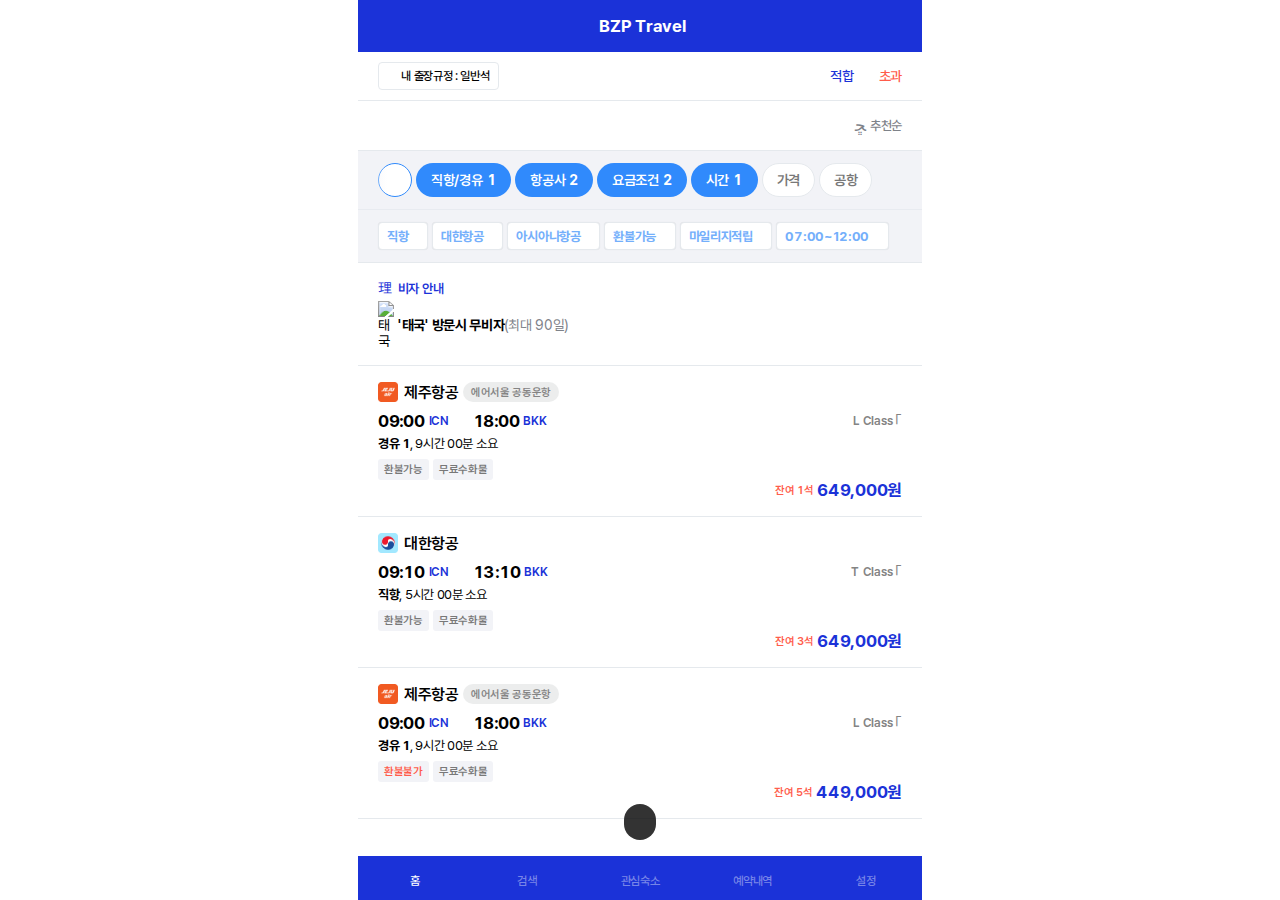
==== commit 06d9a7e4: "기능 개선" ====
--- a/index.html
+++ b/index.html
@@ -17,7 +17,7 @@
 	<body>
 		<div id="wrap">
 			<header id="header">
-				<h1 class="title"><i class="ti ti-location-filled"></i><strong>Hello</strong></h1>
+				<h1 class="title"><strong>BZP Travel</strong></h1>
 			</header>
 			<section id="contents">
 				<!-- * 출장 규정 -->
@@ -43,8 +43,8 @@
 							<button aria-checked="false" class="btn-inline-filter" role="checkbox" data-filter-parent="time" data-modal-name="filter"><span>시간</span></button>
 							<button aria-checked="false" class="btn-inline-filter" role="checkbox" data-filter-parent="price" data-modal-name="filter"><span>가격</span></button>
 							<button aria-checked="false" class="btn-inline-filter" role="checkbox" data-filter-parent="airport" data-modal-name="filter"><span>공항</span></button>
-							<button aria-checked="false" class="btn-inline-filter" role="checkbox" data-filter-parent="layout" data-modal-name="filter"><span>경유지</span></button>
-							<button aria-checked="false" class="btn-inline-filter" role="checkbox" data-filter-parent="etc" data-modal-name="filter"><span>기타</span></button>
+							<!-- <button aria-checked="false" class="btn-inline-filter" role="checkbox" data-filter-parent="layout" data-modal-name="filter"><span>경유지</span></button>
+							<button aria-checked="false" class="btn-inline-filter" role="checkbox" data-filter-parent="etc" data-modal-name="filter"><span>기타</span></button> -->
 						</div>
 					</div>
 					<div class="list-selected-filter">
@@ -290,7 +290,8 @@
 
 					</div>
 					<div class="modal-footer">
-						<button type="button" role="button" class="btn-modal-apply">적용하기</button>
+						<button type="button" role="button" class="btn-modal reset">초기화</button>
+						<button type="button" role="button" class="btn-modal apply">적용하기</button>
 					</div>
 				</div>
 			</div>
@@ -299,14 +300,22 @@
 				<div class="modal-contents">
 					<button type="button" role="button" aria-label="필터 닫기" class="btn-modal-mo-close"></button>
 					<div class="modal-header">
-						<h1 class="title"></h1>
+						<h1 class="title">필터</h1>
 						<button type="button" role="button" aria-label="필터 닫기" class="btn-modal-close"></button>
 					</div>
 					<div class="modal-body">
-
+						<div class="tab-header">
+							<button class="tab-item" aria-role="checkbox" aria-checked="true" data-tab="direct">직항/경유</button>
+							<button class="tab-item" aria-role="checkbox" aria-checked="false" data-tab="airline">항공사</button>
+							<button class="tab-item" aria-role="checkbox" aria-checked="false" data-tab="price-option">요금조건</button>
+							<button class="tab-item" aria-role="checkbox" aria-checked="false" data-tab="time">시간</button>
+							<button class="tab-item" aria-role="checkbox" aria-checked="false" data-tab="price">가격</button>
+							<button class="tab-item" aria-role="checkbox" aria-checked="false" data-tab="airport">공항</button>
+						</div>
 					</div>
 					<div class="modal-footer">
-						<button type="button" role="button" class="btn-modal-apply">적용하기</button>
+						<button type="button" role="button" class="btn-modal reset">초기화</button>
+						<button type="button" role="button" class="btn-modal apply">적용하기</button>
 					</div>
 				</div>
 			</div>
--- a/assets/css/base.css
+++ b/assets/css/base.css
@@ -1 +1 @@
-@import"https://cdn.jsdelivr.net/npm/@tabler/icons-webfont@latest/dist/tabler-icons.min.css";:root{--root-bg: #FFF;--default-bg: #F2F3F7;--default-bg-rgb: 242, 243, 247;--placeholder: rgba(126, 130, 137, 40%);--border-default: #E5E9ED;--border-focus: #1B32D8;--border-valid: #FF5C4B;--disabled-btn: rgba(126, 130, 137, 30%);--disabled: rgba(230, 233, 238, 40%);--c-white: #FFF;--c-white-rgb: 255, 255, 255;--c-black: #000;--c-black-rgb: 0, 0, 0;--c-gray-1: #333;--c-gray-1-rgb: 51, 51, 51;--c-gray-2: #787878;--c-gray-3: #7e8289;--c-gray-3-rgb: 128, 131, 137;--c-gray-4: #848484;--c-gray-5: #B9BEC6;--c-gray-6: #BEBEBE;--c-gray-7: #E5E9ED;--c-gray-7-rgb: 229, 233, 237;--c-gray-8: #F2F3F7;--c-gray-8-rgb: 242, 243, 247;--primary-blue: #1B32D8;--primary-blue-rgb: 27, 50, 216;--secondary-blue: #74AFFB;--secondary-blue-rgb: 116, 175, 251;--tertiary-blue: #308AFC;--tertiary-blue-rgb: 0, 152, 255;--c-point-1: #FF5C4B;--c-point-1-rgb: 255, 92, 75;--c-point-2: #91ACCE;--c-point-2-rgb: 145, 172, 206;--c-danger: #FF0000;--fs-mini: 10px;--fs-xxsmall: 11px;--fs-xsmall: 12px;--fs-small: 13px;--fs-base: 14px;--fs-medium: 15px;--fs-large: 16px;--fs-extra: 17px;--fs-big: 18px;--fs-black: 20px;--fs-super: 24px;--fw-thin: 100;--fw-extlight: 200;--fw-light: 300;--fw-base: 400;--fw-medium: 500;--fw-semi: 600;--fw-bold: 700;--fw-extra: 800;--fw-black: 900;--rd-half: 50%;--rd-full: 100%;--rd-xsmall: 2px;--rd-small: 4px;--rd-medium: 8px;--rd-large: 16px;--body-min-width: 320px;--body-max-width: 1024px;--lh-120: 120%;--lh-130: 130%;--lh-140: 140%;--lh-150: 150%;--lh-160: 160%}.mg-t0{margin-top:0px !important}.mg-b0{margin-bottom:0px !important}.mg-l0{margin-left:0px !important}.mg-r0{margin-right:0px !important}.pd-t0{padding-top:0px !important}.pd-b0{padding-bottom:0px !important}.pd-l0{padding-left:0px !important}.pd-r0{padding-right:0px !important}.t0{top:0px !important}.r0{right:0px !important}.b0{bottom:0px !important}.l0{left:0px !important}.mg-t1{margin-top:1px !important}.mg-b1{margin-bottom:1px !important}.mg-l1{margin-left:1px !important}.mg-r1{margin-right:1px !important}.pd-t1{padding-top:1px !important}.pd-b1{padding-bottom:1px !important}.pd-l1{padding-left:1px !important}.pd-r1{padding-right:1px !important}.t1{top:1px !important}.r1{right:1px !important}.b1{bottom:1px !important}.l1{left:1px !important}.mg-t2{margin-top:2px !important}.mg-b2{margin-bottom:2px !important}.mg-l2{margin-left:2px !important}.mg-r2{margin-right:2px !important}.pd-t2{padding-top:2px !important}.pd-b2{padding-bottom:2px !important}.pd-l2{padding-left:2px !important}.pd-r2{padding-right:2px !important}.t2{top:2px !important}.r2{right:2px !important}.b2{bottom:2px !important}.l2{left:2px !important}.mg-t3{margin-top:3px !important}.mg-b3{margin-bottom:3px !important}.mg-l3{margin-left:3px !important}.mg-r3{margin-right:3px !important}.pd-t3{padding-top:3px !important}.pd-b3{padding-bottom:3px !important}.pd-l3{padding-left:3px !important}.pd-r3{padding-right:3px !important}.t3{top:3px !important}.r3{right:3px !important}.b3{bottom:3px !important}.l3{left:3px !important}.mg-t4{margin-top:4px !important}.mg-b4{margin-bottom:4px !important}.mg-l4{margin-left:4px !important}.mg-r4{margin-right:4px !important}.pd-t4{padding-top:4px !important}.pd-b4{padding-bottom:4px !important}.pd-l4{padding-left:4px !important}.pd-r4{padding-right:4px !important}.t4{top:4px !important}.r4{right:4px !important}.b4{bottom:4px !important}.l4{left:4px !important}.mg-t5{margin-top:5px !important}.mg-b5{margin-bottom:5px !important}.mg-l5{margin-left:5px !important}.mg-r5{margin-right:5px !important}.pd-t5{padding-top:5px !important}.pd-b5{padding-bottom:5px !important}.pd-l5{padding-left:5px !important}.pd-r5{padding-right:5px !important}.t5{top:5px !important}.r5{right:5px !important}.b5{bottom:5px !important}.l5{left:5px !important}.mg-t6{margin-top:6px !important}.mg-b6{margin-bottom:6px !important}.mg-l6{margin-left:6px !important}.mg-r6{margin-right:6px !important}.pd-t6{padding-top:6px !important}.pd-b6{padding-bottom:6px !important}.pd-l6{padding-left:6px !important}.pd-r6{padding-right:6px !important}.t6{top:6px !important}.r6{right:6px !important}.b6{bottom:6px !important}.l6{left:6px !important}.mg-t7{margin-top:7px !important}.mg-b7{margin-bottom:7px !important}.mg-l7{margin-left:7px !important}.mg-r7{margin-right:7px !important}.pd-t7{padding-top:7px !important}.pd-b7{padding-bottom:7px !important}.pd-l7{padding-left:7px !important}.pd-r7{padding-right:7px !important}.t7{top:7px !important}.r7{right:7px !important}.b7{bottom:7px !important}.l7{left:7px !important}.mg-t8{margin-top:8px !important}.mg-b8{margin-bottom:8px !important}.mg-l8{margin-left:8px !important}.mg-r8{margin-right:8px !important}.pd-t8{padding-top:8px !important}.pd-b8{padding-bottom:8px !important}.pd-l8{padding-left:8px !important}.pd-r8{padding-right:8px !important}.t8{top:8px !important}.r8{right:8px !important}.b8{bottom:8px !important}.l8{left:8px !important}.mg-t9{margin-top:9px !important}.mg-b9{margin-bottom:9px !important}.mg-l9{margin-left:9px !important}.mg-r9{margin-right:9px !important}.pd-t9{padding-top:9px !important}.pd-b9{padding-bottom:9px !important}.pd-l9{padding-left:9px !important}.pd-r9{padding-right:9px !important}.t9{top:9px !important}.r9{right:9px !important}.b9{bottom:9px !important}.l9{left:9px !important}.mg-t10{margin-top:10px !important}.mg-b10{margin-bottom:10px !important}.mg-l10{margin-left:10px !important}.mg-r10{margin-right:10px !important}.pd-t10{padding-top:10px !important}.pd-b10{padding-bottom:10px !important}.pd-l10{padding-left:10px !important}.pd-r10{padding-right:10px !important}.t10{top:10px !important}.r10{right:10px !important}.b10{bottom:10px !important}.l10{left:10px !important}.mg-t11{margin-top:11px !important}.mg-b11{margin-bottom:11px !important}.mg-l11{margin-left:11px !important}.mg-r11{margin-right:11px !important}.pd-t11{padding-top:11px !important}.pd-b11{padding-bottom:11px !important}.pd-l11{padding-left:11px !important}.pd-r11{padding-right:11px !important}.t11{top:11px !important}.r11{right:11px !important}.b11{bottom:11px !important}.l11{left:11px !important}.mg-t12{margin-top:12px !important}.mg-b12{margin-bottom:12px !important}.mg-l12{margin-left:12px !important}.mg-r12{margin-right:12px !important}.pd-t12{padding-top:12px !important}.pd-b12{padding-bottom:12px !important}.pd-l12{padding-left:12px !important}.pd-r12{padding-right:12px !important}.t12{top:12px !important}.r12{right:12px !important}.b12{bottom:12px !important}.l12{left:12px !important}.mg-t13{margin-top:13px !important}.mg-b13{margin-bottom:13px !important}.mg-l13{margin-left:13px !important}.mg-r13{margin-right:13px !important}.pd-t13{padding-top:13px !important}.pd-b13{padding-bottom:13px !important}.pd-l13{padding-left:13px !important}.pd-r13{padding-right:13px !important}.t13{top:13px !important}.r13{right:13px !important}.b13{bottom:13px !important}.l13{left:13px !important}.mg-t14{margin-top:14px !important}.mg-b14{margin-bottom:14px !important}.mg-l14{margin-left:14px !important}.mg-r14{margin-right:14px !important}.pd-t14{padding-top:14px !important}.pd-b14{padding-bottom:14px !important}.pd-l14{padding-left:14px !important}.pd-r14{padding-right:14px !important}.t14{top:14px !important}.r14{right:14px !important}.b14{bottom:14px !important}.l14{left:14px !important}.mg-t15{margin-top:15px !important}.mg-b15{margin-bottom:15px !important}.mg-l15{margin-left:15px !important}.mg-r15{margin-right:15px !important}.pd-t15{padding-top:15px !important}.pd-b15{padding-bottom:15px !important}.pd-l15{padding-left:15px !important}.pd-r15{padding-right:15px !important}.t15{top:15px !important}.r15{right:15px !important}.b15{bottom:15px !important}.l15{left:15px !important}.mg-t16{margin-top:16px !important}.mg-b16{margin-bottom:16px !important}.mg-l16{margin-left:16px !important}.mg-r16{margin-right:16px !important}.pd-t16{padding-top:16px !important}.pd-b16{padding-bottom:16px !important}.pd-l16{padding-left:16px !important}.pd-r16{padding-right:16px !important}.t16{top:16px !important}.r16{right:16px !important}.b16{bottom:16px !important}.l16{left:16px !important}.mg-t17{margin-top:17px !important}.mg-b17{margin-bottom:17px !important}.mg-l17{margin-left:17px !important}.mg-r17{margin-right:17px !important}.pd-t17{padding-top:17px !important}.pd-b17{padding-bottom:17px !important}.pd-l17{padding-left:17px !important}.pd-r17{padding-right:17px !important}.t17{top:17px !important}.r17{right:17px !important}.b17{bottom:17px !important}.l17{left:17px !important}.mg-t18{margin-top:18px !important}.mg-b18{margin-bottom:18px !important}.mg-l18{margin-left:18px !important}.mg-r18{margin-right:18px !important}.pd-t18{padding-top:18px !important}.pd-b18{padding-bottom:18px !important}.pd-l18{padding-left:18px !important}.pd-r18{padding-right:18px !important}.t18{top:18px !important}.r18{right:18px !important}.b18{bottom:18px !important}.l18{left:18px !important}.mg-t19{margin-top:19px !important}.mg-b19{margin-bottom:19px !important}.mg-l19{margin-left:19px !important}.mg-r19{margin-right:19px !important}.pd-t19{padding-top:19px !important}.pd-b19{padding-bottom:19px !important}.pd-l19{padding-left:19px !important}.pd-r19{padding-right:19px !important}.t19{top:19px !important}.r19{right:19px !important}.b19{bottom:19px !important}.l19{left:19px !important}.mg-t20{margin-top:20px !important}.mg-b20{margin-bottom:20px !important}.mg-l20{margin-left:20px !important}.mg-r20{margin-right:20px !important}.pd-t20{padding-top:20px !important}.pd-b20{padding-bottom:20px !important}.pd-l20{padding-left:20px !important}.pd-r20{padding-right:20px !important}.t20{top:20px !important}.r20{right:20px !important}.b20{bottom:20px !important}.l20{left:20px !important}.mg-t21{margin-top:21px !important}.mg-b21{margin-bottom:21px !important}.mg-l21{margin-left:21px !important}.mg-r21{margin-right:21px !important}.pd-t21{padding-top:21px !important}.pd-b21{padding-bottom:21px !important}.pd-l21{padding-left:21px !important}.pd-r21{padding-right:21px !important}.t21{top:21px !important}.r21{right:21px !important}.b21{bottom:21px !important}.l21{left:21px !important}.mg-t22{margin-top:22px !important}.mg-b22{margin-bottom:22px !important}.mg-l22{margin-left:22px !important}.mg-r22{margin-right:22px !important}.pd-t22{padding-top:22px !important}.pd-b22{padding-bottom:22px !important}.pd-l22{padding-left:22px !important}.pd-r22{padding-right:22px !important}.t22{top:22px !important}.r22{right:22px !important}.b22{bottom:22px !important}.l22{left:22px !important}.mg-t23{margin-top:23px !important}.mg-b23{margin-bottom:23px !important}.mg-l23{margin-left:23px !important}.mg-r23{margin-right:23px !important}.pd-t23{padding-top:23px !important}.pd-b23{padding-bottom:23px !important}.pd-l23{padding-left:23px !important}.pd-r23{padding-right:23px !important}.t23{top:23px !important}.r23{right:23px !important}.b23{bottom:23px !important}.l23{left:23px !important}.mg-t24{margin-top:24px !important}.mg-b24{margin-bottom:24px !important}.mg-l24{margin-left:24px !important}.mg-r24{margin-right:24px !important}.pd-t24{padding-top:24px !important}.pd-b24{padding-bottom:24px !important}.pd-l24{padding-left:24px !important}.pd-r24{padding-right:24px !important}.t24{top:24px !important}.r24{right:24px !important}.b24{bottom:24px !important}.l24{left:24px !important}.mg-t25{margin-top:25px !important}.mg-b25{margin-bottom:25px !important}.mg-l25{margin-left:25px !important}.mg-r25{margin-right:25px !important}.pd-t25{padding-top:25px !important}.pd-b25{padding-bottom:25px !important}.pd-l25{padding-left:25px !important}.pd-r25{padding-right:25px !important}.t25{top:25px !important}.r25{right:25px !important}.b25{bottom:25px !important}.l25{left:25px !important}.mg-t26{margin-top:26px !important}.mg-b26{margin-bottom:26px !important}.mg-l26{margin-left:26px !important}.mg-r26{margin-right:26px !important}.pd-t26{padding-top:26px !important}.pd-b26{padding-bottom:26px !important}.pd-l26{padding-left:26px !important}.pd-r26{padding-right:26px !important}.t26{top:26px !important}.r26{right:26px !important}.b26{bottom:26px !important}.l26{left:26px !important}.mg-t27{margin-top:27px !important}.mg-b27{margin-bottom:27px !important}.mg-l27{margin-left:27px !important}.mg-r27{margin-right:27px !important}.pd-t27{padding-top:27px !important}.pd-b27{padding-bottom:27px !important}.pd-l27{padding-left:27px !important}.pd-r27{padding-right:27px !important}.t27{top:27px !important}.r27{right:27px !important}.b27{bottom:27px !important}.l27{left:27px !important}.mg-t28{margin-top:28px !important}.mg-b28{margin-bottom:28px !important}.mg-l28{margin-left:28px !important}.mg-r28{margin-right:28px !important}.pd-t28{padding-top:28px !important}.pd-b28{padding-bottom:28px !important}.pd-l28{padding-left:28px !important}.pd-r28{padding-right:28px !important}.t28{top:28px !important}.r28{right:28px !important}.b28{bottom:28px !important}.l28{left:28px !important}.mg-t29{margin-top:29px !important}.mg-b29{margin-bottom:29px !important}.mg-l29{margin-left:29px !important}.mg-r29{margin-right:29px !important}.pd-t29{padding-top:29px !important}.pd-b29{padding-bottom:29px !important}.pd-l29{padding-left:29px !important}.pd-r29{padding-right:29px !important}.t29{top:29px !important}.r29{right:29px !important}.b29{bottom:29px !important}.l29{left:29px !important}.mg-t30{margin-top:30px !important}.mg-b30{margin-bottom:30px !important}.mg-l30{margin-left:30px !important}.mg-r30{margin-right:30px !important}.pd-t30{padding-top:30px !important}.pd-b30{padding-bottom:30px !important}.pd-l30{padding-left:30px !important}.pd-r30{padding-right:30px !important}.t30{top:30px !important}.r30{right:30px !important}.b30{bottom:30px !important}.l30{left:30px !important}.mg-t31{margin-top:31px !important}.mg-b31{margin-bottom:31px !important}.mg-l31{margin-left:31px !important}.mg-r31{margin-right:31px !important}.pd-t31{padding-top:31px !important}.pd-b31{padding-bottom:31px !important}.pd-l31{padding-left:31px !important}.pd-r31{padding-right:31px !important}.t31{top:31px !important}.r31{right:31px !important}.b31{bottom:31px !important}.l31{left:31px !important}.mg-t32{margin-top:32px !important}.mg-b32{margin-bottom:32px !important}.mg-l32{margin-left:32px !important}.mg-r32{margin-right:32px !important}.pd-t32{padding-top:32px !important}.pd-b32{padding-bottom:32px !important}.pd-l32{padding-left:32px !important}.pd-r32{padding-right:32px !important}.t32{top:32px !important}.r32{right:32px !important}.b32{bottom:32px !important}.l32{left:32px !important}.mg-t33{margin-top:33px !important}.mg-b33{margin-bottom:33px !important}.mg-l33{margin-left:33px !important}.mg-r33{margin-right:33px !important}.pd-t33{padding-top:33px !important}.pd-b33{padding-bottom:33px !important}.pd-l33{padding-left:33px !important}.pd-r33{padding-right:33px !important}.t33{top:33px !important}.r33{right:33px !important}.b33{bottom:33px !important}.l33{left:33px !important}.mg-t34{margin-top:34px !important}.mg-b34{margin-bottom:34px !important}.mg-l34{margin-left:34px !important}.mg-r34{margin-right:34px !important}.pd-t34{padding-top:34px !important}.pd-b34{padding-bottom:34px !important}.pd-l34{padding-left:34px !important}.pd-r34{padding-right:34px !important}.t34{top:34px !important}.r34{right:34px !important}.b34{bottom:34px !important}.l34{left:34px !important}.mg-t35{margin-top:35px !important}.mg-b35{margin-bottom:35px !important}.mg-l35{margin-left:35px !important}.mg-r35{margin-right:35px !important}.pd-t35{padding-top:35px !important}.pd-b35{padding-bottom:35px !important}.pd-l35{padding-left:35px !important}.pd-r35{padding-right:35px !important}.t35{top:35px !important}.r35{right:35px !important}.b35{bottom:35px !important}.l35{left:35px !important}.mg-t36{margin-top:36px !important}.mg-b36{margin-bottom:36px !important}.mg-l36{margin-left:36px !important}.mg-r36{margin-right:36px !important}.pd-t36{padding-top:36px !important}.pd-b36{padding-bottom:36px !important}.pd-l36{padding-left:36px !important}.pd-r36{padding-right:36px !important}.t36{top:36px !important}.r36{right:36px !important}.b36{bottom:36px !important}.l36{left:36px !important}.mg-t37{margin-top:37px !important}.mg-b37{margin-bottom:37px !important}.mg-l37{margin-left:37px !important}.mg-r37{margin-right:37px !important}.pd-t37{padding-top:37px !important}.pd-b37{padding-bottom:37px !important}.pd-l37{padding-left:37px !important}.pd-r37{padding-right:37px !important}.t37{top:37px !important}.r37{right:37px !important}.b37{bottom:37px !important}.l37{left:37px !important}.mg-t38{margin-top:38px !important}.mg-b38{margin-bottom:38px !important}.mg-l38{margin-left:38px !important}.mg-r38{margin-right:38px !important}.pd-t38{padding-top:38px !important}.pd-b38{padding-bottom:38px !important}.pd-l38{padding-left:38px !important}.pd-r38{padding-right:38px !important}.t38{top:38px !important}.r38{right:38px !important}.b38{bottom:38px !important}.l38{left:38px !important}.mg-t39{margin-top:39px !important}.mg-b39{margin-bottom:39px !important}.mg-l39{margin-left:39px !important}.mg-r39{margin-right:39px !important}.pd-t39{padding-top:39px !important}.pd-b39{padding-bottom:39px !important}.pd-l39{padding-left:39px !important}.pd-r39{padding-right:39px !important}.t39{top:39px !important}.r39{right:39px !important}.b39{bottom:39px !important}.l39{left:39px !important}.mg-t40{margin-top:40px !important}.mg-b40{margin-bottom:40px !important}.mg-l40{margin-left:40px !important}.mg-r40{margin-right:40px !important}.pd-t40{padding-top:40px !important}.pd-b40{padding-bottom:40px !important}.pd-l40{padding-left:40px !important}.pd-r40{padding-right:40px !important}.t40{top:40px !important}.r40{right:40px !important}.b40{bottom:40px !important}.l40{left:40px !important}.mg-t41{margin-top:41px !important}.mg-b41{margin-bottom:41px !important}.mg-l41{margin-left:41px !important}.mg-r41{margin-right:41px !important}.pd-t41{padding-top:41px !important}.pd-b41{padding-bottom:41px !important}.pd-l41{padding-left:41px !important}.pd-r41{padding-right:41px !important}.t41{top:41px !important}.r41{right:41px !important}.b41{bottom:41px !important}.l41{left:41px !important}.mg-t42{margin-top:42px !important}.mg-b42{margin-bottom:42px !important}.mg-l42{margin-left:42px !important}.mg-r42{margin-right:42px !important}.pd-t42{padding-top:42px !important}.pd-b42{padding-bottom:42px !important}.pd-l42{padding-left:42px !important}.pd-r42{padding-right:42px !important}.t42{top:42px !important}.r42{right:42px !important}.b42{bottom:42px !important}.l42{left:42px !important}.mg-t43{margin-top:43px !important}.mg-b43{margin-bottom:43px !important}.mg-l43{margin-left:43px !important}.mg-r43{margin-right:43px !important}.pd-t43{padding-top:43px !important}.pd-b43{padding-bottom:43px !important}.pd-l43{padding-left:43px !important}.pd-r43{padding-right:43px !important}.t43{top:43px !important}.r43{right:43px !important}.b43{bottom:43px !important}.l43{left:43px !important}.mg-t44{margin-top:44px !important}.mg-b44{margin-bottom:44px !important}.mg-l44{margin-left:44px !important}.mg-r44{margin-right:44px !important}.pd-t44{padding-top:44px !important}.pd-b44{padding-bottom:44px !important}.pd-l44{padding-left:44px !important}.pd-r44{padding-right:44px !important}.t44{top:44px !important}.r44{right:44px !important}.b44{bottom:44px !important}.l44{left:44px !important}.mg-t45{margin-top:45px !important}.mg-b45{margin-bottom:45px !important}.mg-l45{margin-left:45px !important}.mg-r45{margin-right:45px !important}.pd-t45{padding-top:45px !important}.pd-b45{padding-bottom:45px !important}.pd-l45{padding-left:45px !important}.pd-r45{padding-right:45px !important}.t45{top:45px !important}.r45{right:45px !important}.b45{bottom:45px !important}.l45{left:45px !important}.mg-t46{margin-top:46px !important}.mg-b46{margin-bottom:46px !important}.mg-l46{margin-left:46px !important}.mg-r46{margin-right:46px !important}.pd-t46{padding-top:46px !important}.pd-b46{padding-bottom:46px !important}.pd-l46{padding-left:46px !important}.pd-r46{padding-right:46px !important}.t46{top:46px !important}.r46{right:46px !important}.b46{bottom:46px !important}.l46{left:46px !important}.mg-t47{margin-top:47px !important}.mg-b47{margin-bottom:47px !important}.mg-l47{margin-left:47px !important}.mg-r47{margin-right:47px !important}.pd-t47{padding-top:47px !important}.pd-b47{padding-bottom:47px !important}.pd-l47{padding-left:47px !important}.pd-r47{padding-right:47px !important}.t47{top:47px !important}.r47{right:47px !important}.b47{bottom:47px !important}.l47{left:47px !important}.mg-t48{margin-top:48px !important}.mg-b48{margin-bottom:48px !important}.mg-l48{margin-left:48px !important}.mg-r48{margin-right:48px !important}.pd-t48{padding-top:48px !important}.pd-b48{padding-bottom:48px !important}.pd-l48{padding-left:48px !important}.pd-r48{padding-right:48px !important}.t48{top:48px !important}.r48{right:48px !important}.b48{bottom:48px !important}.l48{left:48px !important}.mg-t49{margin-top:49px !important}.mg-b49{margin-bottom:49px !important}.mg-l49{margin-left:49px !important}.mg-r49{margin-right:49px !important}.pd-t49{padding-top:49px !important}.pd-b49{padding-bottom:49px !important}.pd-l49{padding-left:49px !important}.pd-r49{padding-right:49px !important}.t49{top:49px !important}.r49{right:49px !important}.b49{bottom:49px !important}.l49{left:49px !important}.mg-t50{margin-top:50px !important}.mg-b50{margin-bottom:50px !important}.mg-l50{margin-left:50px !important}.mg-r50{margin-right:50px !important}.pd-t50{padding-top:50px !important}.pd-b50{padding-bottom:50px !important}.pd-l50{padding-left:50px !important}.pd-r50{padding-right:50px !important}.t50{top:50px !important}.r50{right:50px !important}.b50{bottom:50px !important}.l50{left:50px !important}.mg-t51{margin-top:51px !important}.mg-b51{margin-bottom:51px !important}.mg-l51{margin-left:51px !important}.mg-r51{margin-right:51px !important}.pd-t51{padding-top:51px !important}.pd-b51{padding-bottom:51px !important}.pd-l51{padding-left:51px !important}.pd-r51{padding-right:51px !important}.t51{top:51px !important}.r51{right:51px !important}.b51{bottom:51px !important}.l51{left:51px !important}.mg-t52{margin-top:52px !important}.mg-b52{margin-bottom:52px !important}.mg-l52{margin-left:52px !important}.mg-r52{margin-right:52px !important}.pd-t52{padding-top:52px !important}.pd-b52{padding-bottom:52px !important}.pd-l52{padding-left:52px !important}.pd-r52{padding-right:52px !important}.t52{top:52px !important}.r52{right:52px !important}.b52{bottom:52px !important}.l52{left:52px !important}.mg-t53{margin-top:53px !important}.mg-b53{margin-bottom:53px !important}.mg-l53{margin-left:53px !important}.mg-r53{margin-right:53px !important}.pd-t53{padding-top:53px !important}.pd-b53{padding-bottom:53px !important}.pd-l53{padding-left:53px !important}.pd-r53{padding-right:53px !important}.t53{top:53px !important}.r53{right:53px !important}.b53{bottom:53px !important}.l53{left:53px !important}.mg-t54{margin-top:54px !important}.mg-b54{margin-bottom:54px !important}.mg-l54{margin-left:54px !important}.mg-r54{margin-right:54px !important}.pd-t54{padding-top:54px !important}.pd-b54{padding-bottom:54px !important}.pd-l54{padding-left:54px !important}.pd-r54{padding-right:54px !important}.t54{top:54px !important}.r54{right:54px !important}.b54{bottom:54px !important}.l54{left:54px !important}.mg-t55{margin-top:55px !important}.mg-b55{margin-bottom:55px !important}.mg-l55{margin-left:55px !important}.mg-r55{margin-right:55px !important}.pd-t55{padding-top:55px !important}.pd-b55{padding-bottom:55px !important}.pd-l55{padding-left:55px !important}.pd-r55{padding-right:55px !important}.t55{top:55px !important}.r55{right:55px !important}.b55{bottom:55px !important}.l55{left:55px !important}.mg-t56{margin-top:56px !important}.mg-b56{margin-bottom:56px !important}.mg-l56{margin-left:56px !important}.mg-r56{margin-right:56px !important}.pd-t56{padding-top:56px !important}.pd-b56{padding-bottom:56px !important}.pd-l56{padding-left:56px !important}.pd-r56{padding-right:56px !important}.t56{top:56px !important}.r56{right:56px !important}.b56{bottom:56px !important}.l56{left:56px !important}.mg-t57{margin-top:57px !important}.mg-b57{margin-bottom:57px !important}.mg-l57{margin-left:57px !important}.mg-r57{margin-right:57px !important}.pd-t57{padding-top:57px !important}.pd-b57{padding-bottom:57px !important}.pd-l57{padding-left:57px !important}.pd-r57{padding-right:57px !important}.t57{top:57px !important}.r57{right:57px !important}.b57{bottom:57px !important}.l57{left:57px !important}.mg-t58{margin-top:58px !important}.mg-b58{margin-bottom:58px !important}.mg-l58{margin-left:58px !important}.mg-r58{margin-right:58px !important}.pd-t58{padding-top:58px !important}.pd-b58{padding-bottom:58px !important}.pd-l58{padding-left:58px !important}.pd-r58{padding-right:58px !important}.t58{top:58px !important}.r58{right:58px !important}.b58{bottom:58px !important}.l58{left:58px !important}.mg-t59{margin-top:59px !important}.mg-b59{margin-bottom:59px !important}.mg-l59{margin-left:59px !important}.mg-r59{margin-right:59px !important}.pd-t59{padding-top:59px !important}.pd-b59{padding-bottom:59px !important}.pd-l59{padding-left:59px !important}.pd-r59{padding-right:59px !important}.t59{top:59px !important}.r59{right:59px !important}.b59{bottom:59px !important}.l59{left:59px !important}.mg-t60{margin-top:60px !important}.mg-b60{margin-bottom:60px !important}.mg-l60{margin-left:60px !important}.mg-r60{margin-right:60px !important}.pd-t60{padding-top:60px !important}.pd-b60{padding-bottom:60px !important}.pd-l60{padding-left:60px !important}.pd-r60{padding-right:60px !important}.t60{top:60px !important}.r60{right:60px !important}.b60{bottom:60px !important}.l60{left:60px !important}.mg-t61{margin-top:61px !important}.mg-b61{margin-bottom:61px !important}.mg-l61{margin-left:61px !important}.mg-r61{margin-right:61px !important}.pd-t61{padding-top:61px !important}.pd-b61{padding-bottom:61px !important}.pd-l61{padding-left:61px !important}.pd-r61{padding-right:61px !important}.t61{top:61px !important}.r61{right:61px !important}.b61{bottom:61px !important}.l61{left:61px !important}.mg-t62{margin-top:62px !important}.mg-b62{margin-bottom:62px !important}.mg-l62{margin-left:62px !important}.mg-r62{margin-right:62px !important}.pd-t62{padding-top:62px !important}.pd-b62{padding-bottom:62px !important}.pd-l62{padding-left:62px !important}.pd-r62{padding-right:62px !important}.t62{top:62px !important}.r62{right:62px !important}.b62{bottom:62px !important}.l62{left:62px !important}.mg-t63{margin-top:63px !important}.mg-b63{margin-bottom:63px !important}.mg-l63{margin-left:63px !important}.mg-r63{margin-right:63px !important}.pd-t63{padding-top:63px !important}.pd-b63{padding-bottom:63px !important}.pd-l63{padding-left:63px !important}.pd-r63{padding-right:63px !important}.t63{top:63px !important}.r63{right:63px !important}.b63{bottom:63px !important}.l63{left:63px !important}.mg-t64{margin-top:64px !important}.mg-b64{margin-bottom:64px !important}.mg-l64{margin-left:64px !important}.mg-r64{margin-right:64px !important}.pd-t64{padding-top:64px !important}.pd-b64{padding-bottom:64px !important}.pd-l64{padding-left:64px !important}.pd-r64{padding-right:64px !important}.t64{top:64px !important}.r64{right:64px !important}.b64{bottom:64px !important}.l64{left:64px !important}.mg-t65{margin-top:65px !important}.mg-b65{margin-bottom:65px !important}.mg-l65{margin-left:65px !important}.mg-r65{margin-right:65px !important}.pd-t65{padding-top:65px !important}.pd-b65{padding-bottom:65px !important}.pd-l65{padding-left:65px !important}.pd-r65{padding-right:65px !important}.t65{top:65px !important}.r65{right:65px !important}.b65{bottom:65px !important}.l65{left:65px !important}.mg-t66{margin-top:66px !important}.mg-b66{margin-bottom:66px !important}.mg-l66{margin-left:66px !important}.mg-r66{margin-right:66px !important}.pd-t66{padding-top:66px !important}.pd-b66{padding-bottom:66px !important}.pd-l66{padding-left:66px !important}.pd-r66{padding-right:66px !important}.t66{top:66px !important}.r66{right:66px !important}.b66{bottom:66px !important}.l66{left:66px !important}.mg-t67{margin-top:67px !important}.mg-b67{margin-bottom:67px !important}.mg-l67{margin-left:67px !important}.mg-r67{margin-right:67px !important}.pd-t67{padding-top:67px !important}.pd-b67{padding-bottom:67px !important}.pd-l67{padding-left:67px !important}.pd-r67{padding-right:67px !important}.t67{top:67px !important}.r67{right:67px !important}.b67{bottom:67px !important}.l67{left:67px !important}.mg-t68{margin-top:68px !important}.mg-b68{margin-bottom:68px !important}.mg-l68{margin-left:68px !important}.mg-r68{margin-right:68px !important}.pd-t68{padding-top:68px !important}.pd-b68{padding-bottom:68px !important}.pd-l68{padding-left:68px !important}.pd-r68{padding-right:68px !important}.t68{top:68px !important}.r68{right:68px !important}.b68{bottom:68px !important}.l68{left:68px !important}.mg-t69{margin-top:69px !important}.mg-b69{margin-bottom:69px !important}.mg-l69{margin-left:69px !important}.mg-r69{margin-right:69px !important}.pd-t69{padding-top:69px !important}.pd-b69{padding-bottom:69px !important}.pd-l69{padding-left:69px !important}.pd-r69{padding-right:69px !important}.t69{top:69px !important}.r69{right:69px !important}.b69{bottom:69px !important}.l69{left:69px !important}.mg-t70{margin-top:70px !important}.mg-b70{margin-bottom:70px !important}.mg-l70{margin-left:70px !important}.mg-r70{margin-right:70px !important}.pd-t70{padding-top:70px !important}.pd-b70{padding-bottom:70px !important}.pd-l70{padding-left:70px !important}.pd-r70{padding-right:70px !important}.t70{top:70px !important}.r70{right:70px !important}.b70{bottom:70px !important}.l70{left:70px !important}.mg-t71{margin-top:71px !important}.mg-b71{margin-bottom:71px !important}.mg-l71{margin-left:71px !important}.mg-r71{margin-right:71px !important}.pd-t71{padding-top:71px !important}.pd-b71{padding-bottom:71px !important}.pd-l71{padding-left:71px !important}.pd-r71{padding-right:71px !important}.t71{top:71px !important}.r71{right:71px !important}.b71{bottom:71px !important}.l71{left:71px !important}.mg-t72{margin-top:72px !important}.mg-b72{margin-bottom:72px !important}.mg-l72{margin-left:72px !important}.mg-r72{margin-right:72px !important}.pd-t72{padding-top:72px !important}.pd-b72{padding-bottom:72px !important}.pd-l72{padding-left:72px !important}.pd-r72{padding-right:72px !important}.t72{top:72px !important}.r72{right:72px !important}.b72{bottom:72px !important}.l72{left:72px !important}.mg-t73{margin-top:73px !important}.mg-b73{margin-bottom:73px !important}.mg-l73{margin-left:73px !important}.mg-r73{margin-right:73px !important}.pd-t73{padding-top:73px !important}.pd-b73{padding-bottom:73px !important}.pd-l73{padding-left:73px !important}.pd-r73{padding-right:73px !important}.t73{top:73px !important}.r73{right:73px !important}.b73{bottom:73px !important}.l73{left:73px !important}.mg-t74{margin-top:74px !important}.mg-b74{margin-bottom:74px !important}.mg-l74{margin-left:74px !important}.mg-r74{margin-right:74px !important}.pd-t74{padding-top:74px !important}.pd-b74{padding-bottom:74px !important}.pd-l74{padding-left:74px !important}.pd-r74{padding-right:74px !important}.t74{top:74px !important}.r74{right:74px !important}.b74{bottom:74px !important}.l74{left:74px !important}.mg-t75{margin-top:75px !important}.mg-b75{margin-bottom:75px !important}.mg-l75{margin-left:75px !important}.mg-r75{margin-right:75px !important}.pd-t75{padding-top:75px !important}.pd-b75{padding-bottom:75px !important}.pd-l75{padding-left:75px !important}.pd-r75{padding-right:75px !important}.t75{top:75px !important}.r75{right:75px !important}.b75{bottom:75px !important}.l75{left:75px !important}.mg-t76{margin-top:76px !important}.mg-b76{margin-bottom:76px !important}.mg-l76{margin-left:76px !important}.mg-r76{margin-right:76px !important}.pd-t76{padding-top:76px !important}.pd-b76{padding-bottom:76px !important}.pd-l76{padding-left:76px !important}.pd-r76{padding-right:76px !important}.t76{top:76px !important}.r76{right:76px !important}.b76{bottom:76px !important}.l76{left:76px !important}.mg-t77{margin-top:77px !important}.mg-b77{margin-bottom:77px !important}.mg-l77{margin-left:77px !important}.mg-r77{margin-right:77px !important}.pd-t77{padding-top:77px !important}.pd-b77{padding-bottom:77px !important}.pd-l77{padding-left:77px !important}.pd-r77{padding-right:77px !important}.t77{top:77px !important}.r77{right:77px !important}.b77{bottom:77px !important}.l77{left:77px !important}.mg-t78{margin-top:78px !important}.mg-b78{margin-bottom:78px !important}.mg-l78{margin-left:78px !important}.mg-r78{margin-right:78px !important}.pd-t78{padding-top:78px !important}.pd-b78{padding-bottom:78px !important}.pd-l78{padding-left:78px !important}.pd-r78{padding-right:78px !important}.t78{top:78px !important}.r78{right:78px !important}.b78{bottom:78px !important}.l78{left:78px !important}.mg-t79{margin-top:79px !important}.mg-b79{margin-bottom:79px !important}.mg-l79{margin-left:79px !important}.mg-r79{margin-right:79px !important}.pd-t79{padding-top:79px !important}.pd-b79{padding-bottom:79px !important}.pd-l79{padding-left:79px !important}.pd-r79{padding-right:79px !important}.t79{top:79px !important}.r79{right:79px !important}.b79{bottom:79px !important}.l79{left:79px !important}.mg-t80{margin-top:80px !important}.mg-b80{margin-bottom:80px !important}.mg-l80{margin-left:80px !important}.mg-r80{margin-right:80px !important}.pd-t80{padding-top:80px !important}.pd-b80{padding-bottom:80px !important}.pd-l80{padding-left:80px !important}.pd-r80{padding-right:80px !important}.t80{top:80px !important}.r80{right:80px !important}.b80{bottom:80px !important}.l80{left:80px !important}.mg-t81{margin-top:81px !important}.mg-b81{margin-bottom:81px !important}.mg-l81{margin-left:81px !important}.mg-r81{margin-right:81px !important}.pd-t81{padding-top:81px !important}.pd-b81{padding-bottom:81px !important}.pd-l81{padding-left:81px !important}.pd-r81{padding-right:81px !important}.t81{top:81px !important}.r81{right:81px !important}.b81{bottom:81px !important}.l81{left:81px !important}.mg-t82{margin-top:82px !important}.mg-b82{margin-bottom:82px !important}.mg-l82{margin-left:82px !important}.mg-r82{margin-right:82px !important}.pd-t82{padding-top:82px !important}.pd-b82{padding-bottom:82px !important}.pd-l82{padding-left:82px !important}.pd-r82{padding-right:82px !important}.t82{top:82px !important}.r82{right:82px !important}.b82{bottom:82px !important}.l82{left:82px !important}.mg-t83{margin-top:83px !important}.mg-b83{margin-bottom:83px !important}.mg-l83{margin-left:83px !important}.mg-r83{margin-right:83px !important}.pd-t83{padding-top:83px !important}.pd-b83{padding-bottom:83px !important}.pd-l83{padding-left:83px !important}.pd-r83{padding-right:83px !important}.t83{top:83px !important}.r83{right:83px !important}.b83{bottom:83px !important}.l83{left:83px !important}.mg-t84{margin-top:84px !important}.mg-b84{margin-bottom:84px !important}.mg-l84{margin-left:84px !important}.mg-r84{margin-right:84px !important}.pd-t84{padding-top:84px !important}.pd-b84{padding-bottom:84px !important}.pd-l84{padding-left:84px !important}.pd-r84{padding-right:84px !important}.t84{top:84px !important}.r84{right:84px !important}.b84{bottom:84px !important}.l84{left:84px !important}.mg-t85{margin-top:85px !important}.mg-b85{margin-bottom:85px !important}.mg-l85{margin-left:85px !important}.mg-r85{margin-right:85px !important}.pd-t85{padding-top:85px !important}.pd-b85{padding-bottom:85px !important}.pd-l85{padding-left:85px !important}.pd-r85{padding-right:85px !important}.t85{top:85px !important}.r85{right:85px !important}.b85{bottom:85px !important}.l85{left:85px !important}.mg-t86{margin-top:86px !important}.mg-b86{margin-bottom:86px !important}.mg-l86{margin-left:86px !important}.mg-r86{margin-right:86px !important}.pd-t86{padding-top:86px !important}.pd-b86{padding-bottom:86px !important}.pd-l86{padding-left:86px !important}.pd-r86{padding-right:86px !important}.t86{top:86px !important}.r86{right:86px !important}.b86{bottom:86px !important}.l86{left:86px !important}.mg-t87{margin-top:87px !important}.mg-b87{margin-bottom:87px !important}.mg-l87{margin-left:87px !important}.mg-r87{margin-right:87px !important}.pd-t87{padding-top:87px !important}.pd-b87{padding-bottom:87px !important}.pd-l87{padding-left:87px !important}.pd-r87{padding-right:87px !important}.t87{top:87px !important}.r87{right:87px !important}.b87{bottom:87px !important}.l87{left:87px !important}.mg-t88{margin-top:88px !important}.mg-b88{margin-bottom:88px !important}.mg-l88{margin-left:88px !important}.mg-r88{margin-right:88px !important}.pd-t88{padding-top:88px !important}.pd-b88{padding-bottom:88px !important}.pd-l88{padding-left:88px !important}.pd-r88{padding-right:88px !important}.t88{top:88px !important}.r88{right:88px !important}.b88{bottom:88px !important}.l88{left:88px !important}.mg-t89{margin-top:89px !important}.mg-b89{margin-bottom:89px !important}.mg-l89{margin-left:89px !important}.mg-r89{margin-right:89px !important}.pd-t89{padding-top:89px !important}.pd-b89{padding-bottom:89px !important}.pd-l89{padding-left:89px !important}.pd-r89{padding-right:89px !important}.t89{top:89px !important}.r89{right:89px !important}.b89{bottom:89px !important}.l89{left:89px !important}.mg-t90{margin-top:90px !important}.mg-b90{margin-bottom:90px !important}.mg-l90{margin-left:90px !important}.mg-r90{margin-right:90px !important}.pd-t90{padding-top:90px !important}.pd-b90{padding-bottom:90px !important}.pd-l90{padding-left:90px !important}.pd-r90{padding-right:90px !important}.t90{top:90px !important}.r90{right:90px !important}.b90{bottom:90px !important}.l90{left:90px !important}.mg-t91{margin-top:91px !important}.mg-b91{margin-bottom:91px !important}.mg-l91{margin-left:91px !important}.mg-r91{margin-right:91px !important}.pd-t91{padding-top:91px !important}.pd-b91{padding-bottom:91px !important}.pd-l91{padding-left:91px !important}.pd-r91{padding-right:91px !important}.t91{top:91px !important}.r91{right:91px !important}.b91{bottom:91px !important}.l91{left:91px !important}.mg-t92{margin-top:92px !important}.mg-b92{margin-bottom:92px !important}.mg-l92{margin-left:92px !important}.mg-r92{margin-right:92px !important}.pd-t92{padding-top:92px !important}.pd-b92{padding-bottom:92px !important}.pd-l92{padding-left:92px !important}.pd-r92{padding-right:92px !important}.t92{top:92px !important}.r92{right:92px !important}.b92{bottom:92px !important}.l92{left:92px !important}.mg-t93{margin-top:93px !important}.mg-b93{margin-bottom:93px !important}.mg-l93{margin-left:93px !important}.mg-r93{margin-right:93px !important}.pd-t93{padding-top:93px !important}.pd-b93{padding-bottom:93px !important}.pd-l93{padding-left:93px !important}.pd-r93{padding-right:93px !important}.t93{top:93px !important}.r93{right:93px !important}.b93{bottom:93px !important}.l93{left:93px !important}.mg-t94{margin-top:94px !important}.mg-b94{margin-bottom:94px !important}.mg-l94{margin-left:94px !important}.mg-r94{margin-right:94px !important}.pd-t94{padding-top:94px !important}.pd-b94{padding-bottom:94px !important}.pd-l94{padding-left:94px !important}.pd-r94{padding-right:94px !important}.t94{top:94px !important}.r94{right:94px !important}.b94{bottom:94px !important}.l94{left:94px !important}.mg-t95{margin-top:95px !important}.mg-b95{margin-bottom:95px !important}.mg-l95{margin-left:95px !important}.mg-r95{margin-right:95px !important}.pd-t95{padding-top:95px !important}.pd-b95{padding-bottom:95px !important}.pd-l95{padding-left:95px !important}.pd-r95{padding-right:95px !important}.t95{top:95px !important}.r95{right:95px !important}.b95{bottom:95px !important}.l95{left:95px !important}.mg-t96{margin-top:96px !important}.mg-b96{margin-bottom:96px !important}.mg-l96{margin-left:96px !important}.mg-r96{margin-right:96px !important}.pd-t96{padding-top:96px !important}.pd-b96{padding-bottom:96px !important}.pd-l96{padding-left:96px !important}.pd-r96{padding-right:96px !important}.t96{top:96px !important}.r96{right:96px !important}.b96{bottom:96px !important}.l96{left:96px !important}.mg-t97{margin-top:97px !important}.mg-b97{margin-bottom:97px !important}.mg-l97{margin-left:97px !important}.mg-r97{margin-right:97px !important}.pd-t97{padding-top:97px !important}.pd-b97{padding-bottom:97px !important}.pd-l97{padding-left:97px !important}.pd-r97{padding-right:97px !important}.t97{top:97px !important}.r97{right:97px !important}.b97{bottom:97px !important}.l97{left:97px !important}.mg-t98{margin-top:98px !important}.mg-b98{margin-bottom:98px !important}.mg-l98{margin-left:98px !important}.mg-r98{margin-right:98px !important}.pd-t98{padding-top:98px !important}.pd-b98{padding-bottom:98px !important}.pd-l98{padding-left:98px !important}.pd-r98{padding-right:98px !important}.t98{top:98px !important}.r98{right:98px !important}.b98{bottom:98px !important}.l98{left:98px !important}.mg-t99{margin-top:99px !important}.mg-b99{margin-bottom:99px !important}.mg-l99{margin-left:99px !important}.mg-r99{margin-right:99px !important}.pd-t99{padding-top:99px !important}.pd-b99{padding-bottom:99px !important}.pd-l99{padding-left:99px !important}.pd-r99{padding-right:99px !important}.t99{top:99px !important}.r99{right:99px !important}.b99{bottom:99px !important}.l99{left:99px !important}.mg-t100{margin-top:100px !important}.mg-b100{margin-bottom:100px !important}.mg-l100{margin-left:100px !important}.mg-r100{margin-right:100px !important}.pd-t100{padding-top:100px !important}.pd-b100{padding-bottom:100px !important}.pd-l100{padding-left:100px !important}.pd-r100{padding-right:100px !important}.t100{top:100px !important}.r100{right:100px !important}.b100{bottom:100px !important}.l100{left:100px !important}@font-face{font-family:"Pretendard";font-weight:900;font-display:swap;src:local("Pretendard Black"),url("../fonts/Pretendard-Black.woff2") format("woff2"),url("../fonts/Pretendard-Black.woff") format("woff")}@font-face{font-family:"Pretendard";font-weight:900;font-display:swap;src:local("Pretendard Black"),url("../fonts/Pretendard-Black.subset.woff2") format("woff2"),url("../fonts/Pretendard-Black.subset.woff") format("woff")}@font-face{font-family:"Pretendard";font-weight:800;font-display:swap;src:local("Pretendard ExtraBold"),url("../fonts/Pretendard-ExtraBold.woff2") format("woff2"),url("../fonts/Pretendard-ExtraBold.woff") format("woff")}@font-face{font-family:"Pretendard";font-weight:800;font-display:swap;src:local("Pretendard ExtraBold"),url("../fonts/Pretendard-ExtraBold.subset.woff2") format("woff2"),url("../fonts/Pretendard-ExtraBold.subset.woff") format("woff")}@font-face{font-family:"Pretendard";font-weight:700;font-display:swap;src:local("Pretendard Bold"),url("../fonts/Pretendard-Bold.woff2") format("woff2"),url("../fonts/Pretendard-Bold.woff") format("woff")}@font-face{font-family:"Pretendard";font-weight:700;font-display:swap;src:local("Pretendard Bold"),url("../fonts/Pretendard-Bold.subset.woff2") format("woff2"),url("../fonts/Pretendard-Bold.subset.woff") format("woff")}@font-face{font-family:"Pretendard";font-weight:600;font-display:swap;src:local("Pretendard SemiBold"),url("../fonts/Pretendard-SemiBold.woff2") format("woff2"),url("../fonts/Pretendard-SemiBold.woff") format("woff")}@font-face{font-family:"Pretendard";font-weight:600;font-display:swap;src:local("Pretendard SemiBold"),url("../fonts/Pretendard-SemiBold.subset.woff2") format("woff2"),url("../fonts/Pretendard-SemiBold.subset.woff") format("woff")}@font-face{font-family:"Pretendard";font-weight:500;font-display:swap;src:local("Pretendard Medium"),url("../fonts/Pretendard-Medium.woff2") format("woff2"),url("../fonts/Pretendard-Medium.woff") format("woff")}@font-face{font-family:"Pretendard";font-weight:500;font-display:swap;src:local("Pretendard Medium"),url("../fonts/Pretendard-Medium.subset.woff2") format("woff2"),url("../fonts/Pretendard-Medium.subset.woff") format("woff")}@font-face{font-family:"Pretendard";font-weight:400;font-display:swap;src:local("Pretendard Regular"),url("../fonts/Pretendard-Regular.woff2") format("woff2"),url("../fonts/Pretendard-Regular.woff") format("woff")}@font-face{font-family:"Pretendard";font-weight:400;font-display:swap;src:local("Pretendard Regular"),url("../fonts/Pretendard-Regular.subset.woff2") format("woff2"),url("../fonts/Pretendard-Regular.subset.woff") format("woff")}@font-face{font-family:"Pretendard";font-weight:300;font-display:swap;src:local("Pretendard Light"),url("../fonts/Pretendard-Light.woff2") format("woff2"),url("../fonts/Pretendard-Light.woff") format("woff")}@font-face{font-family:"Pretendard";font-weight:300;font-display:swap;src:local("Pretendard Light"),url("../fonts/Pretendard-Light.subset.woff2") format("woff2"),url("../fonts/Pretendard-Light.subset.woff") format("woff")}@font-face{font-family:"Pretendard";font-weight:200;font-display:swap;src:local("Pretendard ExtraLight"),url("../fonts/Pretendard-ExtraLight.woff2") format("woff2"),url("../fonts/Pretendard-ExtraLight.woff") format("woff")}@font-face{font-family:"Pretendard";font-weight:200;font-display:swap;src:local("Pretendard ExtraLight"),url("../fonts/Pretendard-ExtraLight.subset.woff2") format("woff2"),url("../fonts/Pretendard-ExtraLight.subset.woff") format("woff")}@font-face{font-family:"Pretendard";font-weight:100;font-display:swap;src:local("Pretendard Thin"),url("../fonts/Pretendard-Thin.woff2") format("woff2"),url("../fonts/Pretendard-Thin.woff") format("woff")}@font-face{font-family:"Pretendard";font-weight:100;font-display:swap;src:local("Pretendard Thin"),url("../fonts/Pretendard-Thin.subset.woff2") format("woff2"),url("../fonts/Pretendard-Thin.subset.woff") format("woff")}*{margin:0;padding:0;color:inherit;font:inherit;letter-spacing:-0.3px;box-sizing:border-box}*:after,*:before{font-family:"tabler-icons";box-sizing:border-box;pointer-events:none}body,html{-webkit-text-size-adjust:none;-webkit-font-smoothing:antialiased}html{height:100%;height:-webkit-fill-available;scroll-behavior:smooth;background-color:var(--root-bg)}body{max-width:var(--body-max-width);min-width:var(--body-min-width);min-height:100svh;margin:0 auto;font-size:var(--fs-base);font-family:Pretendard,-apple-system,BlinkMacSystemFont,system-ui,Roboto,"Helvetica Neue","Segoe UI","Apple SD Gothic Neo","Malgun Gothic","Apple Color Emoji","Segoe UI Emoji","Segoe UI Symbol",sans-serif;font-weight:var(--fw-base);font-feature-settings:"tnum";font-variant-numeric:tabular-nums;background-color:var(--c-white)}body.bg{background-color:var(--default-bg)}body.stop-scroll{overflow-y:hidden}body.stop-scroll::-webkit-scrollbar{display:none}:root{cursor:default;-moz-text-size-adjust:100%;text-size-adjust:100%;-webkit-text-size-adjust:100%;overflow-wrap:break-word;-o-tab-size:4;tab-size:4;-moz-tab-size:4;-webkit-tap-highlight-color:rgba(0,0,0,0)}table{width:100%;border-collapse:collapse}caption,legend{visibility:hidden;overflow:hidden;width:0;height:0;line-height:0;font-size:0}fieldset,img{border:0}ol,ul,menu{list-style:none}address,em{font-style:normal}a{cursor:pointer;color:inherit;text-decoration:none;-webkit-tap-highlight-color:rgba(0,0,0,0)}area{outline:none}button,[role=button]{text-align:inherit}button:not(:disabled),[role=button]:not(:disabled){cursor:pointer}button:disabled,[role=button]:disabled{cursor:not-allowed !important}hr{margin:5px 0;border-color:rgba(0,0,0,0)}img{max-width:100%;vertical-align:top}mark{color:inherit;background:0 0;font-family:Pretendard,sans-serif;font-weight:normal}sup{vertical-align:baseline;font-size:inherit}sup:after{content:"*";color:var(--c-point-1);margin-left:3px;font-weight:var(--fw-medium)}button,input,select,textarea{background:0 0;outline:0;appearance:none;-webkit-appearance:none;-moz-appearance:none;opacity:1;border-width:0;border-radius:0}input:disabled,select:disabled,textarea:disabled{cursor:not-allowed;color:rgba(var(--c-black-rgb), 40%);background-color:var(--disabled) !important}input:-moz-read-only, select:-moz-read-only, textarea:-moz-read-only{cursor:default}input:read-only,select:read-only,textarea:read-only{cursor:default}input::-ms-clear,select::-ms-expand{display:none}input,textarea{caret-color:var(--border-focus)}input::-moz-placeholder, textarea::-moz-placeholder{color:rgba(var(--c-gray-3-rgb), 40%)}input::placeholder,textarea::placeholder{color:rgba(var(--c-gray-3-rgb), 40%)}[type=submit]{-webkit-appearance:button;background-color:rgba(0,0,0,0);background-image:none}:-moz-focusring{outline:auto}:-moz-ui-invalid{box-shadow:none}progress{vertical-align:baseline}::-webkit-inner-spin-button,::-webkit-outer-spin-button{height:auto;appearance:none;-webkit-appearance:none;-moz-appearance:none}[type=search]{outline-offset:-2px;-moz-appearance:textfield;appearance:textfield;-webkit-appearance:textfield}::-webkit-search-decoration{-webkit-appearance:none}::-webkit-file-upload-button{font:inherit;-webkit-appearance:button}summary{display:list-item;cursor:pointer}summary::marker,summary::-webkit-details-marker{content:none;display:none}strong{font-weight:var(--fw-bold)}.checkbox,.radio{cursor:pointer}.underline{text-decoration:underline;text-underline-offset:3px}.line-through{color:var(--c-gray-5) !important;text-decoration:line-through;text-decoration-thickness:2px;text-decoration-color:rgba(var(--c-point-1-rgb), 35%)}.c-gray-1{color:var(--c-gray-1) !important}.c-gray-2{color:var(--c-gray-2) !important}.c-gray-3{color:var(--c-gray-3) !important}.c-gray-4{color:var(--c-gray-4) !important}.c-gray-5{color:var(--c-gray-5) !important}.c-gray-6{color:var(--c-gray-6) !important}.c-gray-7{color:var(--c-gray-7) !important}.c-gray-8{color:var(--c-gray-8) !important}.c-point-1{color:var(--c-point-1) !important}.c-point-2{color:var(--c-point-2) !important}.c-white{color:var(--c-white) !important}.c-black{color:var(--c-black) !important}.c-primary-blue{color:var(--primary-blue) !important}.c-secondary-blue{color:var(--secondary-blue) !important}.c-tertiary-blue{color:var(--tertiary-blue) !important}.c-placeholder{color:var(--placeholder)}.fs-xxsmall{font-size:var(--fs-xxsmall) !important}.fs-xsmall{font-size:var(--fs-xsmall) !important}.fs-small{font-size:var(--fs-small) !important}.fs-base{font-size:var(--fs-base) !important}.fs-medium{font-size:var(--fs-medium) !important}.fs-large{font-size:var(--fs-large) !important}.lh-140{line-height:140%}.lh-150{line-height:150%}.lh-160{line-height:160%}.flex{display:flex}.flex-inline{display:inline-flex}.flex-align-start{align-items:flex-start}.flex-align-center{align-items:center}.flex-align-end{align-items:flex-end}.flex-justify-start{justify-content:center}.flex-justify-center{justify-content:center}.flex-justify-end{justify-content:flex-end}.flex-justify-between{justify-content:space-between}.flex-justify-around{justify-content:space-around}.flex-direction-row{flex-direction:row}.flex-direction-column{flex-direction:column}.flex-gap-1{gap:1px}.flex-gap-2{gap:2px}.flex-gap-3{gap:3px}.flex-gap-4{gap:4px}.flex-gap-5{gap:5px}.flex-gap-6{gap:6px}.flex-gap-7{gap:7px}.flex-gap-8{gap:8px}.flex-gap-9{gap:9px}.flex-gap-10{gap:10px}.flex-gap-11{gap:11px}.flex-gap-12{gap:12px}.flex-gap-13{gap:13px}.flex-gap-14{gap:14px}.flex-gap-15{gap:15px}.flex-gap-16{gap:16px}.flex-gap-17{gap:17px}.flex-gap-18{gap:18px}.flex-gap-19{gap:19px}.flex-gap-20{gap:20px}.flex-gap-21{gap:21px}.flex-gap-22{gap:22px}.flex-gap-23{gap:23px}.flex-gap-24{gap:24px}.flex-gap-25{gap:25px}.flex-gap-26{gap:26px}.flex-gap-27{gap:27px}.flex-gap-28{gap:28px}.flex-gap-29{gap:29px}.flex-gap-30{gap:30px}.flex-gap-31{gap:31px}.flex-gap-32{gap:32px}.flex-gap-33{gap:33px}.flex-gap-34{gap:34px}.flex-gap-35{gap:35px}.flex-gap-36{gap:36px}.flex-gap-37{gap:37px}.flex-gap-38{gap:38px}.flex-gap-39{gap:39px}.flex-gap-40{gap:40px}.flex-gap-41{gap:41px}.flex-gap-42{gap:42px}.flex-gap-43{gap:43px}.flex-gap-44{gap:44px}.flex-gap-45{gap:45px}.flex-gap-46{gap:46px}.flex-gap-47{gap:47px}.flex-gap-48{gap:48px}.flex-gap-49{gap:49px}.flex-gap-50{gap:50px}.flex-gap-51{gap:51px}.flex-gap-52{gap:52px}.flex-gap-53{gap:53px}.flex-gap-54{gap:54px}.flex-gap-55{gap:55px}.flex-gap-56{gap:56px}.flex-gap-57{gap:57px}.flex-gap-58{gap:58px}.flex-gap-59{gap:59px}.flex-gap-60{gap:60px}.flex-gap-61{gap:61px}.flex-gap-62{gap:62px}.flex-gap-63{gap:63px}.flex-gap-64{gap:64px}.flex-gap-65{gap:65px}.flex-gap-66{gap:66px}.flex-gap-67{gap:67px}.flex-gap-68{gap:68px}.flex-gap-69{gap:69px}.flex-gap-70{gap:70px}.flex-gap-71{gap:71px}.flex-gap-72{gap:72px}.flex-gap-73{gap:73px}.flex-gap-74{gap:74px}.flex-gap-75{gap:75px}.flex-gap-76{gap:76px}.flex-gap-77{gap:77px}.flex-gap-78{gap:78px}.flex-gap-79{gap:79px}.flex-gap-80{gap:80px}.flex-gap-81{gap:81px}.flex-gap-82{gap:82px}.flex-gap-83{gap:83px}.flex-gap-84{gap:84px}.flex-gap-85{gap:85px}.flex-gap-86{gap:86px}.flex-gap-87{gap:87px}.flex-gap-88{gap:88px}.flex-gap-89{gap:89px}.flex-gap-90{gap:90px}.flex-gap-91{gap:91px}.flex-gap-92{gap:92px}.flex-gap-93{gap:93px}.flex-gap-94{gap:94px}.flex-gap-95{gap:95px}.flex-gap-96{gap:96px}.flex-gap-97{gap:97px}.flex-gap-98{gap:98px}.flex-gap-99{gap:99px}.flex-gap-100{gap:100px}.align-l{text-align:left !important}.align-r{text-align:right !important}.align-c{text-align:center !important}.align-m{vertical-align:middle !important}.align-b{vertical-align:bottom !important}.align-t{vertical-align:top !important}.mg-t-auto{margin-top:auto}.mg-l-auto{margin-left:auto}.mg-r-auto{margin-right:auto}.mg-b-auto{margin-bottom:auto}.d-flex{display:flex}.d-inline-flex{display:inline-flex}.d-block{display:block}.d-inline{display:inline}.d-inline-block{display:inline-block}.d-hide{display:none}.pos-r{position:relative}.pos-a{position:absolute}.pos-f{position:fixed}.pos-s{position:sticky}@keyframes modal-type2{from{transform:translate3d(0, 100%, 0)}to{transform:translate3d(0, 0, 0)}}@keyframes skeleton-loading{to{background-position-x:-200%}}@keyframes spinner{from{transform:rotate(0deg)}to{transform:rotate(360deg)}}@keyframes train-seat{from{transform:translate3d(0, 100%, 0)}to{transform:translate3d(0, 0, 0)}}.list-inline-filter,.list-selected-filter{position:relative}.list-inline-filter .inline-list,.list-selected-filter .inline-list{display:flex;flex-wrap:nowrap;align-items:center;overflow:auto hidden;padding:12px 20px;-moz-column-gap:4px;column-gap:4px}@media(hover: none)and (pointer: coarse){.list-inline-filter .inline-list::-webkit-scrollbar,.list-selected-filter .inline-list::-webkit-scrollbar{display:none}}@media(hover: hover)and (pointer: fine){.list-inline-filter .inline-list::-webkit-scrollbar,.list-selected-filter .inline-list::-webkit-scrollbar{width:4px;height:4px}.list-inline-filter .inline-list::-webkit-scrollbar-thumb,.list-selected-filter .inline-list::-webkit-scrollbar-thumb{background-color:rgba(0,0,0,0);border-radius:2px}.list-inline-filter .inline-list::-webkit-scrollbar-button,.list-selected-filter .inline-list::-webkit-scrollbar-button{width:4px;height:4px;background-color:rgba(0,0,0,0)}.list-inline-filter .inline-list:hover::-webkit-scrollbar,.list-selected-filter .inline-list:hover::-webkit-scrollbar{width:4px;height:4px}.list-inline-filter .inline-list:hover::-webkit-scrollbar-thumb,.list-selected-filter .inline-list:hover::-webkit-scrollbar-thumb{background-color:var(--c-gray-5);border-radius:2px}.list-inline-filter .inline-list:hover::-webkit-scrollbar-button,.list-selected-filter .inline-list:hover::-webkit-scrollbar-button{width:4px;height:4px;background-color:rgba(0,0,0,0)}}.list-inline-filter:before,.list-inline-filter:after,.list-selected-filter:before,.list-selected-filter:after{content:"";position:absolute;width:29px}.list-inline-filter:before,.list-selected-filter:before{inset:0 auto 0 0;background:linear-gradient(-90deg, hsla(0, 0%, 98%, 0), var(--default-bg) 24px, var(--default-bg))}.list-inline-filter:after,.list-selected-filter:after{inset:0 0 0 auto;background:linear-gradient(90deg, hsla(0, 0%, 98%, 0), var(--default-bg) 24px, var(--default-bg))}.list-inline-filter{--btn-height: 34px;--btn-weight: 34px}.list-inline-filter .inline-list button{flex:none}.list-selected-filter{display:none;border-block-start:1px solid rgba(var(--c-gray-7-rgb), 80%);border-block-end:1px solid var(--border-default)}.btn-inline-reset{border-width:1px;border-color:var(--tertiary-blue);border-style:solid;border-radius:calc(var(--btn-height)/2);display:inline-flex;align-items:center;justify-content:center;width:var(--btn-weight);height:var(--btn-height);background-color:var(--c-white)}.btn-inline-reset:before{content:"";color:var(--tertiary-blue);font-size:var(--fs-extra);font-weight:var(--fw-medium)}.btn-inline-filter{border-width:1px;border-style:solid;border-radius:calc(var(--btn-height)/2);display:inline-flex;align-items:center;height:var(--btn-height);padding:14px;-moz-column-gap:4px;column-gap:4px;font-size:var(--fs-base);font-weight:var(--fw-semi)}.btn-inline-filter>span,.btn-inline-filter>strong{flex:none}.btn-inline-filter[aria-checked=true]{border-color:rgba(0,0,0,0);background-color:var(--tertiary-blue);color:var(--c-white)}.btn-inline-filter[aria-checked=false]{border-color:var(--border-default);background-color:var(--c-white);color:var(--c-gray-2)}.list-selected-filter{--btn-height: 28px;--btn-weight: 28px;--btn-radius: 4px}.list-selected-filter .selected-filter{position:relative;border-width:1px;border-color:var(--border-default);border-style:solid;border-radius:var(--btn-radius);box-shadow:0 0 1px rgba(var(--c-black-rgb), 10%);display:inline-flex;align-items:center;flex:none;height:var(--btn-height);background-color:var(--c-white)}.list-selected-filter .selected-filter-text{padding:0 2px 0 8px;color:var(--secondary-blue);font-size:var(--fs-small);font-weight:var(--fw-bold)}.list-selected-filter .btn-infilter-view{position:absolute;top:0;right:0;bottom:0;left:0;z-index:0}.list-selected-filter .btn-infilter-delete{display:inline-flex;align-items:center;position:relative;z-index:1;flex:none;height:var(--btn-height);padding-right:6px}.list-selected-filter .btn-infilter-delete:before{content:"";color:var(--c-gray-5);font-weight:var(--fw-semi)}.btn-list-refresh{display:inline-flex;align-items:center;justify-content:center;position:sticky;bottom:16px;z-index:1;overflow:hidden;left:50%;width:0;height:36px;padding:0 16px;color:var(--c-white);transform:translateX(-50%);animation:refresh-animation 1000ms forwards;border-radius:18px;background-color:rgba(var(--c-black-rgb), 80%)}.btn-list-refresh span{display:inline-flex;align-items:center;justify-content:center;flex:none;animation:refresh-text-animation 380ms 900ms forwards;transform:translateY(200%);font-size:var(--fs-small);font-weight:var(--fw-medium)}.btn-list-refresh span:before{flex:none;margin-right:4px;content:"";font-size:var(--fs-large)}.btn-list-refresh+.payment-notice{margin-top:0 !important}.btn-schedule-detail-close{position:absolute;top:6px;right:6px;z-index:1;display:inline-flex;align-items:center;justify-content:center;width:16px;height:16px}.btn-schedule-detail-close:before{content:"";color:var(--c-gray-3);font-size:var(--fs-large)}@keyframes refresh-animation{from{opacity:0;width:0}to{opacity:100%;width:96px}}@keyframes refresh-text-animation{from{transform:translateY(200%)}to{transform:translateY(0)}}.btn-modal-mo-close{width:32px;margin:6px auto 0;height:3px;border-radius:3px;background-color:var(--c-gray-6)}.modal[data-type=bottom]{position:fixed;top:0;bottom:0;z-index:100;display:none;align-items:flex-end;width:100%;max-width:var(--body-max-width)}.modal[data-type=bottom]:before{content:"";position:absolute;top:0;right:0;bottom:0;left:0;z-index:0;background-color:rgba(var(--c-black-rgb), 40%)}.modal[data-type=bottom] .modal-header{position:relative;display:flex;align-items:center;justify-content:center;border-block-end:1px solid var(--border-default);height:53px}.modal[data-type=bottom] .modal-header .title{color:var(--c-black);font-size:var(--fs-extra);font-weight:var(--fw-medium)}.modal[data-type=bottom] .modal-header .btn-modal-close{transform:translateY(-50%);position:absolute;top:50%;right:14px;display:inline-flex;align-items:center;justify-content:center;flex:none;width:32px;height:32px}.modal[data-type=bottom] .modal-header .btn-modal-close:before{font-size:24px;content:""}.modal[data-type=bottom] .modal-contents{position:relative;z-index:1;width:100%;border-radius:12px 12px 0 0;background-color:var(--c-white);transform:translateY(100%)}.modal[data-type=bottom] .modal-body{padding:20px 0}.modal[data-type=bottom] .modal-footer{padding:20px 20px calc(20px + env(safe-area-inset-bottom)) 20px}.modal[data-type=bottom] .btn-modal-apply{height:42px;border-width:1px;border-style:solid;border-radius:var(--rd-medium);display:flex;align-items:center;justify-content:center;width:100%;font-size:var(--fs-medium);font-weight:var(--fw-semi)}.modal[data-type=bottom] .btn-modal-apply:before{flex:none;content:"";margin-right:4px}.modal[data-type=bottom] .btn-modal-apply:not(:disabled){color:var(--c-white);background-color:var(--primary-blue)}.modal[data-type=bottom] .btn-modal-apply:disabled{color:var(--c-gray-5);background-color:var(--default-bg)}.modal-filter-list dt{padding:0 20px;font-weight:var(--fw-medium)}.modal-filter-list+.modal-filter-list{border-top:1px dashed var(--c-gray-6)}#wrap{position:relative;display:flex;flex-direction:column;height:100dvh}#header{display:flex;align-items:center;justify-content:center;padding:calc(16px + env(safe-area-inset-top)) calc(20px + env(safe-area-inset-right)) 16px calc(20px + env(safe-area-inset-left));flex:none;background-color:var(--primary-blue)}#header .title{color:var(--c-white);font-size:var(--fs-extra)}#header .title strong{margin-left:5px}#contents{flex:1 1;overflow-y:auto;padding:0 env(safe-area-inset-right) 0 env(safe-area-inset-left);background-color:var(--c-white)}.modal-open{overflow:hidden}#nav-bottom{flex:none;padding-left:env(safe-area-inset-left);padding-right:env(safe-area-inset-right);padding-bottom:env(safe-area-inset-bottom);background-color:var(--primary-blue)}#nav-bottom ul{display:flex}#nav-bottom li{display:flex;align-items:center;justify-content:center;flex:1 1}#nav-bottom li button{display:flex;flex-direction:column;align-items:center;justify-content:center;row-gap:6px;flex:1 1;padding:12px 0}#nav-bottom li button .ti{font-size:var(--fs-black)}#nav-bottom li button span{font-size:var(--fs-xsmall);font-weight:var(--fw-medium)}#nav-bottom li button[aria-checked=true]{color:var(--c-white)}#nav-bottom li button[aria-checked=false]{color:rgba(var(--c-white-rgb), 42%)}@media screen and (max-width: 1024px){body{background-color:var(--primary-blue)}}.trip-rules{display:flex;align-items:center;padding:10px 20px}.trip-rules .my-rules{display:inline-flex;align-items:center;border-width:1px;border-color:var(--border-default);border-style:solid;border-radius:var(--rd-small);padding:4px 8px;font-size:var(--fs-xsmall);font-weight:var(--fw-medium)}.trip-rules .my-rules:before{content:"";flex:none;color:var(--primary-blue);margin-right:2px;font-size:16px}.trip-rules .rules{display:inline-flex;align-items:center;flex:none;margin-left:auto;gap:8px}.trip-rules .rules li{display:inline-flex;align-items:center;flex:none;font-weight:var(--fw-medium)}.trip-rules .rules li:before{flex:none;color:inherit;margin-right:2px;font-size:20px}.trip-rules .rules li.suitable{color:var(--primary-blue)}.trip-rules .rules li.suitable:before{content:""}.trip-rules .rules li.unsuitable{color:var(--c-point-1)}.trip-rules .rules li.unsuitable:before{content:""}.list-result-top{display:flex;align-items:center;padding:14px 20px;border-block-start:1px solid var(--border-default)}.list-result-top .btn-list-filter{display:inline-flex;align-items:center;margin-left:auto;color:var(--c-gray-3);font-size:var(--fs-small);font-weight:var(--fw-medium)}.list-result-top .btn-list-filter:before{content:"ﮁ";flex:none;margin-right:4px;color:inherit;font-size:var(--fs-extra)}.list-inline-filter-wrap{position:sticky;top:0;z-index:10;border-block-start:1px solid var(--border-default);background-color:var(--default-bg);background-attachment:fixed}.list-inline-visa{padding:16px 20px;border-block-end:1px solid var(--border-default);background-color:var(--c-white)}.list-inline-visa dt{display:flex;align-items:center}.list-inline-visa dt strong{color:var(--primary-blue);font-size:var(--fs-small);font-weight:var(--fw-semi)}.list-inline-visa dt:before{content:"理";flex:none;color:var(--primary-blue);margin-right:6px}.list-inline-visa dt .ti-exclamation-circle{color:var(--c-gray-3);margin-left:4px;font-size:var(--fs-medium)}.list-inline-visa dd{display:flex;flex-wrap:wrap;align-items:center;margin-top:4px}.list-inline-visa dd .flag,.list-inline-visa dd strong,.list-inline-visa dd span{flex:none}.list-inline-visa dd .flag{flex:none;width:16px;aspect-ratio:4/3;margin-right:4px}.list-inline-visa dd span{color:var(--c-gray-3)}.flight-list-item{position:relative;padding:16px 20px;border-block-end:1px solid var(--border-default)}.flight-list-item .flight-name{display:flex;align-items:center;margin-bottom:8px}.flight-list-item .flight-name .airline-logo{flex:none;width:20px;margin-right:6px}.flight-list-item .flight-name strong{flex:none;color:var(--c-black);font-size:var(--fs-large);font-weight:var(--fw-semi)}.flight-list-item .flight-name .code-share{display:inline-flex;align-items:center;--height: 20px;flex:none;height:var(--height);padding:0 8px;color:var(--c-gray-4);margin-left:4px;border-radius:calc(var(--height)/2);background-color:rgba(var(--c-gray-3-rgb), 15%);font-size:var(--fs-xxsmall);font-weight:var(--fw-semi)}.flight-list-item .flight-info{display:flex;flex-wrap:wrap;align-items:center}.flight-list-item .flight-benefit{display:flex;flex-wrap:wrap;align-items:center;margin-top:8px;-moz-column-gap:4px;column-gap:4px}.flight-list-item .flight-benefit .benefit-label{padding:4px 6px;border-radius:3px;font-size:var(--fs-xxsmall);font-weight:var(--fw-semi);background-color:var(--default-bg)}.flight-list-item .flight-benefit .benefit-label:not(.danger){color:var(--c-gray-2)}.flight-list-item .flight-benefit .benefit-label.danger{color:var(--c-point-1)}.flight-list-item .flight-info-detail{position:relative;flex:0 0 100%;margin-top:4px}.flight-list-item .flight-info-detail .btn-schedule-detail{display:flex;align-items:center;font-size:var(--fs-small)}.flight-list-item .flight-info-detail .btn-schedule-detail:after{flex:none;color:var(--c-gray-3);margin-left:2px;content:""}@media(hover: hover)and (pointer: fine){.flight-list-item .flight-info-detail .btn-schedule-detail:focus+.schedule-detail-layer{visibility:visible}}.flight-list-item .flight-info-detail .btn-schedule-detail[aria-expanded=true]+.schedule-detail-layer{visibility:visible}.flight-list-item .flight-info-detail .schedule-detail-layer{transform:translateY(8px);position:absolute;top:100%;right:0;left:0;z-index:2;border-width:1px;border-color:var(--c-gray-3);border-style:solid;border-radius:var(--rd-small);box-shadow:0 0 4px rgba(var(--c-black-rgb), 10%);visibility:hidden;padding:12px;background-color:var(--c-white)}.flight-list-item .flight-info-detail .schedule-detail-layer .ol-schedule li{display:flex;flex-direction:column;align-items:flex-start;position:relative;row-gap:6px;padding-left:20px}.flight-list-item .flight-info-detail .schedule-detail-layer .ol-schedule li .airport{display:flex;align-items:center}.flight-list-item .flight-info-detail .schedule-detail-layer .ol-schedule li .airport strong,.flight-list-item .flight-info-detail .schedule-detail-layer .ol-schedule li .airport span{flex:none}.flight-list-item .flight-info-detail .schedule-detail-layer .ol-schedule li .airport strong{font-size:var(--fs-medium);font-weight:var(--fw-semi)}.flight-list-item .flight-info-detail .schedule-detail-layer .ol-schedule li .airport span{color:var(--c-gray-3);margin-left:4px;font-size:var(--fs-small);font-weight:var(--fw-semi)}.flight-list-item .flight-info-detail .schedule-detail-layer .ol-schedule li .time{display:flex;align-items:flex-start}.flight-list-item .flight-info-detail .schedule-detail-layer .ol-schedule li .time:before{content:"";flex:none;margin-right:4px;font-size:var(--fs-medium)}.flight-list-item .flight-info-detail .schedule-detail-layer .ol-schedule li .time p:not(.turnaround){font-size:var(--fs-small);font-weight:var(--fw-medium)}.flight-list-item .flight-info-detail .schedule-detail-layer .ol-schedule li .time .turnaround{color:var(--c-gray-3);margin-top:4px;font-size:var(--fs-xsmall)}.flight-list-item .flight-info-detail .schedule-detail-layer .ol-schedule li .airline{display:flex;align-items:center}.flight-list-item .flight-info-detail .schedule-detail-layer .ol-schedule li .airline .airline-logo{flex:none;width:14px;margin-right:4px}.flight-list-item .flight-info-detail .schedule-detail-layer .ol-schedule li .airline span{font-weight:var(--fw-medium)}.flight-list-item .flight-info-detail .schedule-detail-layer .ol-schedule li:before{position:absolute;left:3px;z-index:0;content:"";width:1px;background-color:var(--border-default)}.flight-list-item .flight-info-detail .schedule-detail-layer .ol-schedule li:after{position:absolute;left:0;z-index:1;content:"";width:7px;height:7px;border-radius:var(--rd-full)}.flight-list-item .flight-info-detail .schedule-detail-layer .ol-schedule li:not(:first-child):not(:last-child){padding-top:20px}.flight-list-item .flight-info-detail .schedule-detail-layer .ol-schedule li:not(:first-child):not(:last-child):before{top:0;bottom:0}.flight-list-item .flight-info-detail .schedule-detail-layer .ol-schedule li:not(:first-child):not(:last-child):after{border-width:1px;border-color:var(--secondary-blue);border-style:solid;top:26px;background-color:var(--c-white)}.flight-list-item .flight-info-detail .schedule-detail-layer .ol-schedule li:first-child:before{top:6px;bottom:0}.flight-list-item .flight-info-detail .schedule-detail-layer .ol-schedule li:first-child:after{top:6px;background-color:var(--primary-blue)}.flight-list-item .flight-info-detail .schedule-detail-layer .ol-schedule li:last-child{padding-top:20px}.flight-list-item .flight-info-detail .schedule-detail-layer .ol-schedule li:last-child:before{top:0;height:26px}.flight-list-item .flight-info-detail .schedule-detail-layer .ol-schedule li:last-child:after{top:26px;background-color:var(--primary-blue)}.flight-list-item .seat-class{position:relative;flex:none;margin-left:auto}.flight-list-item .seat-class-default{display:inline-flex;align-items:center}.flight-list-item .seat-class-default span{flex:none;color:var(--c-gray-4);font-size:var(--fs-xsmall);font-weight:var(--fw-semi)}.flight-list-item .seat-class-default:after{content:"｢";flex:none;color:var(--c-gray-4);margin-left:2px;font-size:var(--fs-medium)}@media(hover: hover)and (pointer: fine){.flight-list-item .seat-class-default:focus+.seat-detail-layer{visibility:visible}}.flight-list-item .seat-class-default[aria-expanded=true]+.seat-detail-layer{visibility:visible}.flight-list-item .seat-detail-layer{transform:translateY(4px);position:absolute;top:100%;right:0;z-index:2;border-width:1px;border-color:var(--c-gray-3);border-style:solid;border-radius:var(--rd-small);box-shadow:0 0 4px rgba(var(--c-black-rgb), 10%);width:-moz-max-content;width:max-content;padding:12px;background-color:var(--c-white);visibility:hidden}.flight-list-item .seat-detail-layer li{font-size:var(--fs-xsmall)}.flight-list-item .seat-detail-layer li+li{margin-top:2px}.flight-list-item .seat-detail-layer li.text{color:var(--primary-blue);margin-top:4px;text-decoration:underline;text-underline-offset:4px}.flight-list-item .list-schedule{display:flex;align-items:center}.flight-list-item .list-schedule li{display:inline-flex;align-items:center;flex:none}.flight-list-item .list-schedule li strong,.flight-list-item .list-schedule li span{flex:none}.flight-list-item .list-schedule li strong{font-size:var(--fs-extra);font-weight:var(--fw-bold)}.flight-list-item .list-schedule li span{color:var(--primary-blue);margin-left:4px;font-size:var(--fs-xsmall);font-weight:var(--fw-semi)}.flight-list-item .list-schedule li:last-child:before{content:"";flex:none;margin:0 6px;color:var(--c-gray-5);font-size:var(--fs-large)}.flight-list-item .seat-class-default,.flight-list-item .btn-schedule-detail{position:relative;z-index:1}.flight-list-item .price{display:flex;align-items:center;justify-content:flex-end}.flight-list-item .price strong{color:var(--primary-blue);font-size:var(--fs-extra);font-weight:var(--fw-bold)}.flight-list-item .price .available-seat{color:var(--c-point-1);margin-right:4px;font-size:var(--fs-xxsmall);font-weight:var(--fw-semi)}.flight-list-item .item-selected-schedule{position:absolute;top:0;right:0;bottom:0;left:0;z-index:0}.list-nodata{display:flex;flex-direction:column;flex-wrap:wrap;align-items:center;justify-content:center;padding:40px 20px}.list-nodata .ti{color:var(--c-point-1);font-size:40px}.list-nodata .title{margin-top:10px;font-size:var(--fs-medium);font-weight:var(--fw-semi)}.list-nodata .text{color:var(--c-gray-3);margin-top:4px;font-size:var(--fs-small);font-weight:var(--fw-medium)}+@import"https://cdn.jsdelivr.net/npm/@tabler/icons-webfont@latest/dist/tabler-icons.min.css";:root{--root-bg: #FFF;--default-bg: #F2F3F7;--default-bg-rgb: 242, 243, 247;--placeholder: rgba(126, 130, 137, 40%);--border-default: #E5E9ED;--border-focus: #1B32D8;--border-valid: #FF5C4B;--disabled-btn: rgba(126, 130, 137, 30%);--disabled: rgba(230, 233, 238, 40%);--c-white: #FFF;--c-white-rgb: 255, 255, 255;--c-black: #000;--c-black-rgb: 0, 0, 0;--c-gray-1: #333;--c-gray-1-rgb: 51, 51, 51;--c-gray-2: #787878;--c-gray-3: #7e8289;--c-gray-3-rgb: 128, 131, 137;--c-gray-4: #848484;--c-gray-5: #B9BEC6;--c-gray-6: #BEBEBE;--c-gray-7: #E5E9ED;--c-gray-7-rgb: 229, 233, 237;--c-gray-8: #F2F3F7;--c-gray-8-rgb: 242, 243, 247;--primary-blue: #1B32D8;--primary-blue-rgb: 27, 50, 216;--secondary-blue: #74AFFB;--secondary-blue-rgb: 116, 175, 251;--tertiary-blue: #308AFC;--tertiary-blue-rgb: 0, 152, 255;--c-point-1: #FF5C4B;--c-point-1-rgb: 255, 92, 75;--c-point-2: #91ACCE;--c-point-2-rgb: 145, 172, 206;--c-danger: #FF0000;--fs-mini: 10px;--fs-xxsmall: 11px;--fs-xsmall: 12px;--fs-small: 13px;--fs-base: 14px;--fs-medium: 15px;--fs-large: 16px;--fs-extra: 17px;--fs-big: 18px;--fs-black: 20px;--fs-super: 24px;--fw-thin: 100;--fw-extlight: 200;--fw-light: 300;--fw-base: 400;--fw-medium: 500;--fw-semi: 600;--fw-bold: 700;--fw-extra: 800;--fw-black: 900;--rd-half: 50%;--rd-full: 100%;--rd-xsmall: 2px;--rd-small: 4px;--rd-medium: 8px;--rd-large: 16px;--body-min-width: 320px;--body-max-width: 564px;--lh-120: 120%;--lh-130: 130%;--lh-140: 140%;--lh-150: 150%;--lh-160: 160%}.mg-t0{margin-top:0px !important}.mg-b0{margin-bottom:0px !important}.mg-l0{margin-left:0px !important}.mg-r0{margin-right:0px !important}.pd-t0{padding-top:0px !important}.pd-b0{padding-bottom:0px !important}.pd-l0{padding-left:0px !important}.pd-r0{padding-right:0px !important}.t0{top:0px !important}.r0{right:0px !important}.b0{bottom:0px !important}.l0{left:0px !important}.mg-t1{margin-top:1px !important}.mg-b1{margin-bottom:1px !important}.mg-l1{margin-left:1px !important}.mg-r1{margin-right:1px !important}.pd-t1{padding-top:1px !important}.pd-b1{padding-bottom:1px !important}.pd-l1{padding-left:1px !important}.pd-r1{padding-right:1px !important}.t1{top:1px !important}.r1{right:1px !important}.b1{bottom:1px !important}.l1{left:1px !important}.mg-t2{margin-top:2px !important}.mg-b2{margin-bottom:2px !important}.mg-l2{margin-left:2px !important}.mg-r2{margin-right:2px !important}.pd-t2{padding-top:2px !important}.pd-b2{padding-bottom:2px !important}.pd-l2{padding-left:2px !important}.pd-r2{padding-right:2px !important}.t2{top:2px !important}.r2{right:2px !important}.b2{bottom:2px !important}.l2{left:2px !important}.mg-t3{margin-top:3px !important}.mg-b3{margin-bottom:3px !important}.mg-l3{margin-left:3px !important}.mg-r3{margin-right:3px !important}.pd-t3{padding-top:3px !important}.pd-b3{padding-bottom:3px !important}.pd-l3{padding-left:3px !important}.pd-r3{padding-right:3px !important}.t3{top:3px !important}.r3{right:3px !important}.b3{bottom:3px !important}.l3{left:3px !important}.mg-t4{margin-top:4px !important}.mg-b4{margin-bottom:4px !important}.mg-l4{margin-left:4px !important}.mg-r4{margin-right:4px !important}.pd-t4{padding-top:4px !important}.pd-b4{padding-bottom:4px !important}.pd-l4{padding-left:4px !important}.pd-r4{padding-right:4px !important}.t4{top:4px !important}.r4{right:4px !important}.b4{bottom:4px !important}.l4{left:4px !important}.mg-t5{margin-top:5px !important}.mg-b5{margin-bottom:5px !important}.mg-l5{margin-left:5px !important}.mg-r5{margin-right:5px !important}.pd-t5{padding-top:5px !important}.pd-b5{padding-bottom:5px !important}.pd-l5{padding-left:5px !important}.pd-r5{padding-right:5px !important}.t5{top:5px !important}.r5{right:5px !important}.b5{bottom:5px !important}.l5{left:5px !important}.mg-t6{margin-top:6px !important}.mg-b6{margin-bottom:6px !important}.mg-l6{margin-left:6px !important}.mg-r6{margin-right:6px !important}.pd-t6{padding-top:6px !important}.pd-b6{padding-bottom:6px !important}.pd-l6{padding-left:6px !important}.pd-r6{padding-right:6px !important}.t6{top:6px !important}.r6{right:6px !important}.b6{bottom:6px !important}.l6{left:6px !important}.mg-t7{margin-top:7px !important}.mg-b7{margin-bottom:7px !important}.mg-l7{margin-left:7px !important}.mg-r7{margin-right:7px !important}.pd-t7{padding-top:7px !important}.pd-b7{padding-bottom:7px !important}.pd-l7{padding-left:7px !important}.pd-r7{padding-right:7px !important}.t7{top:7px !important}.r7{right:7px !important}.b7{bottom:7px !important}.l7{left:7px !important}.mg-t8{margin-top:8px !important}.mg-b8{margin-bottom:8px !important}.mg-l8{margin-left:8px !important}.mg-r8{margin-right:8px !important}.pd-t8{padding-top:8px !important}.pd-b8{padding-bottom:8px !important}.pd-l8{padding-left:8px !important}.pd-r8{padding-right:8px !important}.t8{top:8px !important}.r8{right:8px !important}.b8{bottom:8px !important}.l8{left:8px !important}.mg-t9{margin-top:9px !important}.mg-b9{margin-bottom:9px !important}.mg-l9{margin-left:9px !important}.mg-r9{margin-right:9px !important}.pd-t9{padding-top:9px !important}.pd-b9{padding-bottom:9px !important}.pd-l9{padding-left:9px !important}.pd-r9{padding-right:9px !important}.t9{top:9px !important}.r9{right:9px !important}.b9{bottom:9px !important}.l9{left:9px !important}.mg-t10{margin-top:10px !important}.mg-b10{margin-bottom:10px !important}.mg-l10{margin-left:10px !important}.mg-r10{margin-right:10px !important}.pd-t10{padding-top:10px !important}.pd-b10{padding-bottom:10px !important}.pd-l10{padding-left:10px !important}.pd-r10{padding-right:10px !important}.t10{top:10px !important}.r10{right:10px !important}.b10{bottom:10px !important}.l10{left:10px !important}.mg-t11{margin-top:11px !important}.mg-b11{margin-bottom:11px !important}.mg-l11{margin-left:11px !important}.mg-r11{margin-right:11px !important}.pd-t11{padding-top:11px !important}.pd-b11{padding-bottom:11px !important}.pd-l11{padding-left:11px !important}.pd-r11{padding-right:11px !important}.t11{top:11px !important}.r11{right:11px !important}.b11{bottom:11px !important}.l11{left:11px !important}.mg-t12{margin-top:12px !important}.mg-b12{margin-bottom:12px !important}.mg-l12{margin-left:12px !important}.mg-r12{margin-right:12px !important}.pd-t12{padding-top:12px !important}.pd-b12{padding-bottom:12px !important}.pd-l12{padding-left:12px !important}.pd-r12{padding-right:12px !important}.t12{top:12px !important}.r12{right:12px !important}.b12{bottom:12px !important}.l12{left:12px !important}.mg-t13{margin-top:13px !important}.mg-b13{margin-bottom:13px !important}.mg-l13{margin-left:13px !important}.mg-r13{margin-right:13px !important}.pd-t13{padding-top:13px !important}.pd-b13{padding-bottom:13px !important}.pd-l13{padding-left:13px !important}.pd-r13{padding-right:13px !important}.t13{top:13px !important}.r13{right:13px !important}.b13{bottom:13px !important}.l13{left:13px !important}.mg-t14{margin-top:14px !important}.mg-b14{margin-bottom:14px !important}.mg-l14{margin-left:14px !important}.mg-r14{margin-right:14px !important}.pd-t14{padding-top:14px !important}.pd-b14{padding-bottom:14px !important}.pd-l14{padding-left:14px !important}.pd-r14{padding-right:14px !important}.t14{top:14px !important}.r14{right:14px !important}.b14{bottom:14px !important}.l14{left:14px !important}.mg-t15{margin-top:15px !important}.mg-b15{margin-bottom:15px !important}.mg-l15{margin-left:15px !important}.mg-r15{margin-right:15px !important}.pd-t15{padding-top:15px !important}.pd-b15{padding-bottom:15px !important}.pd-l15{padding-left:15px !important}.pd-r15{padding-right:15px !important}.t15{top:15px !important}.r15{right:15px !important}.b15{bottom:15px !important}.l15{left:15px !important}.mg-t16{margin-top:16px !important}.mg-b16{margin-bottom:16px !important}.mg-l16{margin-left:16px !important}.mg-r16{margin-right:16px !important}.pd-t16{padding-top:16px !important}.pd-b16{padding-bottom:16px !important}.pd-l16{padding-left:16px !important}.pd-r16{padding-right:16px !important}.t16{top:16px !important}.r16{right:16px !important}.b16{bottom:16px !important}.l16{left:16px !important}.mg-t17{margin-top:17px !important}.mg-b17{margin-bottom:17px !important}.mg-l17{margin-left:17px !important}.mg-r17{margin-right:17px !important}.pd-t17{padding-top:17px !important}.pd-b17{padding-bottom:17px !important}.pd-l17{padding-left:17px !important}.pd-r17{padding-right:17px !important}.t17{top:17px !important}.r17{right:17px !important}.b17{bottom:17px !important}.l17{left:17px !important}.mg-t18{margin-top:18px !important}.mg-b18{margin-bottom:18px !important}.mg-l18{margin-left:18px !important}.mg-r18{margin-right:18px !important}.pd-t18{padding-top:18px !important}.pd-b18{padding-bottom:18px !important}.pd-l18{padding-left:18px !important}.pd-r18{padding-right:18px !important}.t18{top:18px !important}.r18{right:18px !important}.b18{bottom:18px !important}.l18{left:18px !important}.mg-t19{margin-top:19px !important}.mg-b19{margin-bottom:19px !important}.mg-l19{margin-left:19px !important}.mg-r19{margin-right:19px !important}.pd-t19{padding-top:19px !important}.pd-b19{padding-bottom:19px !important}.pd-l19{padding-left:19px !important}.pd-r19{padding-right:19px !important}.t19{top:19px !important}.r19{right:19px !important}.b19{bottom:19px !important}.l19{left:19px !important}.mg-t20{margin-top:20px !important}.mg-b20{margin-bottom:20px !important}.mg-l20{margin-left:20px !important}.mg-r20{margin-right:20px !important}.pd-t20{padding-top:20px !important}.pd-b20{padding-bottom:20px !important}.pd-l20{padding-left:20px !important}.pd-r20{padding-right:20px !important}.t20{top:20px !important}.r20{right:20px !important}.b20{bottom:20px !important}.l20{left:20px !important}.mg-t21{margin-top:21px !important}.mg-b21{margin-bottom:21px !important}.mg-l21{margin-left:21px !important}.mg-r21{margin-right:21px !important}.pd-t21{padding-top:21px !important}.pd-b21{padding-bottom:21px !important}.pd-l21{padding-left:21px !important}.pd-r21{padding-right:21px !important}.t21{top:21px !important}.r21{right:21px !important}.b21{bottom:21px !important}.l21{left:21px !important}.mg-t22{margin-top:22px !important}.mg-b22{margin-bottom:22px !important}.mg-l22{margin-left:22px !important}.mg-r22{margin-right:22px !important}.pd-t22{padding-top:22px !important}.pd-b22{padding-bottom:22px !important}.pd-l22{padding-left:22px !important}.pd-r22{padding-right:22px !important}.t22{top:22px !important}.r22{right:22px !important}.b22{bottom:22px !important}.l22{left:22px !important}.mg-t23{margin-top:23px !important}.mg-b23{margin-bottom:23px !important}.mg-l23{margin-left:23px !important}.mg-r23{margin-right:23px !important}.pd-t23{padding-top:23px !important}.pd-b23{padding-bottom:23px !important}.pd-l23{padding-left:23px !important}.pd-r23{padding-right:23px !important}.t23{top:23px !important}.r23{right:23px !important}.b23{bottom:23px !important}.l23{left:23px !important}.mg-t24{margin-top:24px !important}.mg-b24{margin-bottom:24px !important}.mg-l24{margin-left:24px !important}.mg-r24{margin-right:24px !important}.pd-t24{padding-top:24px !important}.pd-b24{padding-bottom:24px !important}.pd-l24{padding-left:24px !important}.pd-r24{padding-right:24px !important}.t24{top:24px !important}.r24{right:24px !important}.b24{bottom:24px !important}.l24{left:24px !important}.mg-t25{margin-top:25px !important}.mg-b25{margin-bottom:25px !important}.mg-l25{margin-left:25px !important}.mg-r25{margin-right:25px !important}.pd-t25{padding-top:25px !important}.pd-b25{padding-bottom:25px !important}.pd-l25{padding-left:25px !important}.pd-r25{padding-right:25px !important}.t25{top:25px !important}.r25{right:25px !important}.b25{bottom:25px !important}.l25{left:25px !important}.mg-t26{margin-top:26px !important}.mg-b26{margin-bottom:26px !important}.mg-l26{margin-left:26px !important}.mg-r26{margin-right:26px !important}.pd-t26{padding-top:26px !important}.pd-b26{padding-bottom:26px !important}.pd-l26{padding-left:26px !important}.pd-r26{padding-right:26px !important}.t26{top:26px !important}.r26{right:26px !important}.b26{bottom:26px !important}.l26{left:26px !important}.mg-t27{margin-top:27px !important}.mg-b27{margin-bottom:27px !important}.mg-l27{margin-left:27px !important}.mg-r27{margin-right:27px !important}.pd-t27{padding-top:27px !important}.pd-b27{padding-bottom:27px !important}.pd-l27{padding-left:27px !important}.pd-r27{padding-right:27px !important}.t27{top:27px !important}.r27{right:27px !important}.b27{bottom:27px !important}.l27{left:27px !important}.mg-t28{margin-top:28px !important}.mg-b28{margin-bottom:28px !important}.mg-l28{margin-left:28px !important}.mg-r28{margin-right:28px !important}.pd-t28{padding-top:28px !important}.pd-b28{padding-bottom:28px !important}.pd-l28{padding-left:28px !important}.pd-r28{padding-right:28px !important}.t28{top:28px !important}.r28{right:28px !important}.b28{bottom:28px !important}.l28{left:28px !important}.mg-t29{margin-top:29px !important}.mg-b29{margin-bottom:29px !important}.mg-l29{margin-left:29px !important}.mg-r29{margin-right:29px !important}.pd-t29{padding-top:29px !important}.pd-b29{padding-bottom:29px !important}.pd-l29{padding-left:29px !important}.pd-r29{padding-right:29px !important}.t29{top:29px !important}.r29{right:29px !important}.b29{bottom:29px !important}.l29{left:29px !important}.mg-t30{margin-top:30px !important}.mg-b30{margin-bottom:30px !important}.mg-l30{margin-left:30px !important}.mg-r30{margin-right:30px !important}.pd-t30{padding-top:30px !important}.pd-b30{padding-bottom:30px !important}.pd-l30{padding-left:30px !important}.pd-r30{padding-right:30px !important}.t30{top:30px !important}.r30{right:30px !important}.b30{bottom:30px !important}.l30{left:30px !important}.mg-t31{margin-top:31px !important}.mg-b31{margin-bottom:31px !important}.mg-l31{margin-left:31px !important}.mg-r31{margin-right:31px !important}.pd-t31{padding-top:31px !important}.pd-b31{padding-bottom:31px !important}.pd-l31{padding-left:31px !important}.pd-r31{padding-right:31px !important}.t31{top:31px !important}.r31{right:31px !important}.b31{bottom:31px !important}.l31{left:31px !important}.mg-t32{margin-top:32px !important}.mg-b32{margin-bottom:32px !important}.mg-l32{margin-left:32px !important}.mg-r32{margin-right:32px !important}.pd-t32{padding-top:32px !important}.pd-b32{padding-bottom:32px !important}.pd-l32{padding-left:32px !important}.pd-r32{padding-right:32px !important}.t32{top:32px !important}.r32{right:32px !important}.b32{bottom:32px !important}.l32{left:32px !important}.mg-t33{margin-top:33px !important}.mg-b33{margin-bottom:33px !important}.mg-l33{margin-left:33px !important}.mg-r33{margin-right:33px !important}.pd-t33{padding-top:33px !important}.pd-b33{padding-bottom:33px !important}.pd-l33{padding-left:33px !important}.pd-r33{padding-right:33px !important}.t33{top:33px !important}.r33{right:33px !important}.b33{bottom:33px !important}.l33{left:33px !important}.mg-t34{margin-top:34px !important}.mg-b34{margin-bottom:34px !important}.mg-l34{margin-left:34px !important}.mg-r34{margin-right:34px !important}.pd-t34{padding-top:34px !important}.pd-b34{padding-bottom:34px !important}.pd-l34{padding-left:34px !important}.pd-r34{padding-right:34px !important}.t34{top:34px !important}.r34{right:34px !important}.b34{bottom:34px !important}.l34{left:34px !important}.mg-t35{margin-top:35px !important}.mg-b35{margin-bottom:35px !important}.mg-l35{margin-left:35px !important}.mg-r35{margin-right:35px !important}.pd-t35{padding-top:35px !important}.pd-b35{padding-bottom:35px !important}.pd-l35{padding-left:35px !important}.pd-r35{padding-right:35px !important}.t35{top:35px !important}.r35{right:35px !important}.b35{bottom:35px !important}.l35{left:35px !important}.mg-t36{margin-top:36px !important}.mg-b36{margin-bottom:36px !important}.mg-l36{margin-left:36px !important}.mg-r36{margin-right:36px !important}.pd-t36{padding-top:36px !important}.pd-b36{padding-bottom:36px !important}.pd-l36{padding-left:36px !important}.pd-r36{padding-right:36px !important}.t36{top:36px !important}.r36{right:36px !important}.b36{bottom:36px !important}.l36{left:36px !important}.mg-t37{margin-top:37px !important}.mg-b37{margin-bottom:37px !important}.mg-l37{margin-left:37px !important}.mg-r37{margin-right:37px !important}.pd-t37{padding-top:37px !important}.pd-b37{padding-bottom:37px !important}.pd-l37{padding-left:37px !important}.pd-r37{padding-right:37px !important}.t37{top:37px !important}.r37{right:37px !important}.b37{bottom:37px !important}.l37{left:37px !important}.mg-t38{margin-top:38px !important}.mg-b38{margin-bottom:38px !important}.mg-l38{margin-left:38px !important}.mg-r38{margin-right:38px !important}.pd-t38{padding-top:38px !important}.pd-b38{padding-bottom:38px !important}.pd-l38{padding-left:38px !important}.pd-r38{padding-right:38px !important}.t38{top:38px !important}.r38{right:38px !important}.b38{bottom:38px !important}.l38{left:38px !important}.mg-t39{margin-top:39px !important}.mg-b39{margin-bottom:39px !important}.mg-l39{margin-left:39px !important}.mg-r39{margin-right:39px !important}.pd-t39{padding-top:39px !important}.pd-b39{padding-bottom:39px !important}.pd-l39{padding-left:39px !important}.pd-r39{padding-right:39px !important}.t39{top:39px !important}.r39{right:39px !important}.b39{bottom:39px !important}.l39{left:39px !important}.mg-t40{margin-top:40px !important}.mg-b40{margin-bottom:40px !important}.mg-l40{margin-left:40px !important}.mg-r40{margin-right:40px !important}.pd-t40{padding-top:40px !important}.pd-b40{padding-bottom:40px !important}.pd-l40{padding-left:40px !important}.pd-r40{padding-right:40px !important}.t40{top:40px !important}.r40{right:40px !important}.b40{bottom:40px !important}.l40{left:40px !important}.mg-t41{margin-top:41px !important}.mg-b41{margin-bottom:41px !important}.mg-l41{margin-left:41px !important}.mg-r41{margin-right:41px !important}.pd-t41{padding-top:41px !important}.pd-b41{padding-bottom:41px !important}.pd-l41{padding-left:41px !important}.pd-r41{padding-right:41px !important}.t41{top:41px !important}.r41{right:41px !important}.b41{bottom:41px !important}.l41{left:41px !important}.mg-t42{margin-top:42px !important}.mg-b42{margin-bottom:42px !important}.mg-l42{margin-left:42px !important}.mg-r42{margin-right:42px !important}.pd-t42{padding-top:42px !important}.pd-b42{padding-bottom:42px !important}.pd-l42{padding-left:42px !important}.pd-r42{padding-right:42px !important}.t42{top:42px !important}.r42{right:42px !important}.b42{bottom:42px !important}.l42{left:42px !important}.mg-t43{margin-top:43px !important}.mg-b43{margin-bottom:43px !important}.mg-l43{margin-left:43px !important}.mg-r43{margin-right:43px !important}.pd-t43{padding-top:43px !important}.pd-b43{padding-bottom:43px !important}.pd-l43{padding-left:43px !important}.pd-r43{padding-right:43px !important}.t43{top:43px !important}.r43{right:43px !important}.b43{bottom:43px !important}.l43{left:43px !important}.mg-t44{margin-top:44px !important}.mg-b44{margin-bottom:44px !important}.mg-l44{margin-left:44px !important}.mg-r44{margin-right:44px !important}.pd-t44{padding-top:44px !important}.pd-b44{padding-bottom:44px !important}.pd-l44{padding-left:44px !important}.pd-r44{padding-right:44px !important}.t44{top:44px !important}.r44{right:44px !important}.b44{bottom:44px !important}.l44{left:44px !important}.mg-t45{margin-top:45px !important}.mg-b45{margin-bottom:45px !important}.mg-l45{margin-left:45px !important}.mg-r45{margin-right:45px !important}.pd-t45{padding-top:45px !important}.pd-b45{padding-bottom:45px !important}.pd-l45{padding-left:45px !important}.pd-r45{padding-right:45px !important}.t45{top:45px !important}.r45{right:45px !important}.b45{bottom:45px !important}.l45{left:45px !important}.mg-t46{margin-top:46px !important}.mg-b46{margin-bottom:46px !important}.mg-l46{margin-left:46px !important}.mg-r46{margin-right:46px !important}.pd-t46{padding-top:46px !important}.pd-b46{padding-bottom:46px !important}.pd-l46{padding-left:46px !important}.pd-r46{padding-right:46px !important}.t46{top:46px !important}.r46{right:46px !important}.b46{bottom:46px !important}.l46{left:46px !important}.mg-t47{margin-top:47px !important}.mg-b47{margin-bottom:47px !important}.mg-l47{margin-left:47px !important}.mg-r47{margin-right:47px !important}.pd-t47{padding-top:47px !important}.pd-b47{padding-bottom:47px !important}.pd-l47{padding-left:47px !important}.pd-r47{padding-right:47px !important}.t47{top:47px !important}.r47{right:47px !important}.b47{bottom:47px !important}.l47{left:47px !important}.mg-t48{margin-top:48px !important}.mg-b48{margin-bottom:48px !important}.mg-l48{margin-left:48px !important}.mg-r48{margin-right:48px !important}.pd-t48{padding-top:48px !important}.pd-b48{padding-bottom:48px !important}.pd-l48{padding-left:48px !important}.pd-r48{padding-right:48px !important}.t48{top:48px !important}.r48{right:48px !important}.b48{bottom:48px !important}.l48{left:48px !important}.mg-t49{margin-top:49px !important}.mg-b49{margin-bottom:49px !important}.mg-l49{margin-left:49px !important}.mg-r49{margin-right:49px !important}.pd-t49{padding-top:49px !important}.pd-b49{padding-bottom:49px !important}.pd-l49{padding-left:49px !important}.pd-r49{padding-right:49px !important}.t49{top:49px !important}.r49{right:49px !important}.b49{bottom:49px !important}.l49{left:49px !important}.mg-t50{margin-top:50px !important}.mg-b50{margin-bottom:50px !important}.mg-l50{margin-left:50px !important}.mg-r50{margin-right:50px !important}.pd-t50{padding-top:50px !important}.pd-b50{padding-bottom:50px !important}.pd-l50{padding-left:50px !important}.pd-r50{padding-right:50px !important}.t50{top:50px !important}.r50{right:50px !important}.b50{bottom:50px !important}.l50{left:50px !important}.mg-t51{margin-top:51px !important}.mg-b51{margin-bottom:51px !important}.mg-l51{margin-left:51px !important}.mg-r51{margin-right:51px !important}.pd-t51{padding-top:51px !important}.pd-b51{padding-bottom:51px !important}.pd-l51{padding-left:51px !important}.pd-r51{padding-right:51px !important}.t51{top:51px !important}.r51{right:51px !important}.b51{bottom:51px !important}.l51{left:51px !important}.mg-t52{margin-top:52px !important}.mg-b52{margin-bottom:52px !important}.mg-l52{margin-left:52px !important}.mg-r52{margin-right:52px !important}.pd-t52{padding-top:52px !important}.pd-b52{padding-bottom:52px !important}.pd-l52{padding-left:52px !important}.pd-r52{padding-right:52px !important}.t52{top:52px !important}.r52{right:52px !important}.b52{bottom:52px !important}.l52{left:52px !important}.mg-t53{margin-top:53px !important}.mg-b53{margin-bottom:53px !important}.mg-l53{margin-left:53px !important}.mg-r53{margin-right:53px !important}.pd-t53{padding-top:53px !important}.pd-b53{padding-bottom:53px !important}.pd-l53{padding-left:53px !important}.pd-r53{padding-right:53px !important}.t53{top:53px !important}.r53{right:53px !important}.b53{bottom:53px !important}.l53{left:53px !important}.mg-t54{margin-top:54px !important}.mg-b54{margin-bottom:54px !important}.mg-l54{margin-left:54px !important}.mg-r54{margin-right:54px !important}.pd-t54{padding-top:54px !important}.pd-b54{padding-bottom:54px !important}.pd-l54{padding-left:54px !important}.pd-r54{padding-right:54px !important}.t54{top:54px !important}.r54{right:54px !important}.b54{bottom:54px !important}.l54{left:54px !important}.mg-t55{margin-top:55px !important}.mg-b55{margin-bottom:55px !important}.mg-l55{margin-left:55px !important}.mg-r55{margin-right:55px !important}.pd-t55{padding-top:55px !important}.pd-b55{padding-bottom:55px !important}.pd-l55{padding-left:55px !important}.pd-r55{padding-right:55px !important}.t55{top:55px !important}.r55{right:55px !important}.b55{bottom:55px !important}.l55{left:55px !important}.mg-t56{margin-top:56px !important}.mg-b56{margin-bottom:56px !important}.mg-l56{margin-left:56px !important}.mg-r56{margin-right:56px !important}.pd-t56{padding-top:56px !important}.pd-b56{padding-bottom:56px !important}.pd-l56{padding-left:56px !important}.pd-r56{padding-right:56px !important}.t56{top:56px !important}.r56{right:56px !important}.b56{bottom:56px !important}.l56{left:56px !important}.mg-t57{margin-top:57px !important}.mg-b57{margin-bottom:57px !important}.mg-l57{margin-left:57px !important}.mg-r57{margin-right:57px !important}.pd-t57{padding-top:57px !important}.pd-b57{padding-bottom:57px !important}.pd-l57{padding-left:57px !important}.pd-r57{padding-right:57px !important}.t57{top:57px !important}.r57{right:57px !important}.b57{bottom:57px !important}.l57{left:57px !important}.mg-t58{margin-top:58px !important}.mg-b58{margin-bottom:58px !important}.mg-l58{margin-left:58px !important}.mg-r58{margin-right:58px !important}.pd-t58{padding-top:58px !important}.pd-b58{padding-bottom:58px !important}.pd-l58{padding-left:58px !important}.pd-r58{padding-right:58px !important}.t58{top:58px !important}.r58{right:58px !important}.b58{bottom:58px !important}.l58{left:58px !important}.mg-t59{margin-top:59px !important}.mg-b59{margin-bottom:59px !important}.mg-l59{margin-left:59px !important}.mg-r59{margin-right:59px !important}.pd-t59{padding-top:59px !important}.pd-b59{padding-bottom:59px !important}.pd-l59{padding-left:59px !important}.pd-r59{padding-right:59px !important}.t59{top:59px !important}.r59{right:59px !important}.b59{bottom:59px !important}.l59{left:59px !important}.mg-t60{margin-top:60px !important}.mg-b60{margin-bottom:60px !important}.mg-l60{margin-left:60px !important}.mg-r60{margin-right:60px !important}.pd-t60{padding-top:60px !important}.pd-b60{padding-bottom:60px !important}.pd-l60{padding-left:60px !important}.pd-r60{padding-right:60px !important}.t60{top:60px !important}.r60{right:60px !important}.b60{bottom:60px !important}.l60{left:60px !important}.mg-t61{margin-top:61px !important}.mg-b61{margin-bottom:61px !important}.mg-l61{margin-left:61px !important}.mg-r61{margin-right:61px !important}.pd-t61{padding-top:61px !important}.pd-b61{padding-bottom:61px !important}.pd-l61{padding-left:61px !important}.pd-r61{padding-right:61px !important}.t61{top:61px !important}.r61{right:61px !important}.b61{bottom:61px !important}.l61{left:61px !important}.mg-t62{margin-top:62px !important}.mg-b62{margin-bottom:62px !important}.mg-l62{margin-left:62px !important}.mg-r62{margin-right:62px !important}.pd-t62{padding-top:62px !important}.pd-b62{padding-bottom:62px !important}.pd-l62{padding-left:62px !important}.pd-r62{padding-right:62px !important}.t62{top:62px !important}.r62{right:62px !important}.b62{bottom:62px !important}.l62{left:62px !important}.mg-t63{margin-top:63px !important}.mg-b63{margin-bottom:63px !important}.mg-l63{margin-left:63px !important}.mg-r63{margin-right:63px !important}.pd-t63{padding-top:63px !important}.pd-b63{padding-bottom:63px !important}.pd-l63{padding-left:63px !important}.pd-r63{padding-right:63px !important}.t63{top:63px !important}.r63{right:63px !important}.b63{bottom:63px !important}.l63{left:63px !important}.mg-t64{margin-top:64px !important}.mg-b64{margin-bottom:64px !important}.mg-l64{margin-left:64px !important}.mg-r64{margin-right:64px !important}.pd-t64{padding-top:64px !important}.pd-b64{padding-bottom:64px !important}.pd-l64{padding-left:64px !important}.pd-r64{padding-right:64px !important}.t64{top:64px !important}.r64{right:64px !important}.b64{bottom:64px !important}.l64{left:64px !important}.mg-t65{margin-top:65px !important}.mg-b65{margin-bottom:65px !important}.mg-l65{margin-left:65px !important}.mg-r65{margin-right:65px !important}.pd-t65{padding-top:65px !important}.pd-b65{padding-bottom:65px !important}.pd-l65{padding-left:65px !important}.pd-r65{padding-right:65px !important}.t65{top:65px !important}.r65{right:65px !important}.b65{bottom:65px !important}.l65{left:65px !important}.mg-t66{margin-top:66px !important}.mg-b66{margin-bottom:66px !important}.mg-l66{margin-left:66px !important}.mg-r66{margin-right:66px !important}.pd-t66{padding-top:66px !important}.pd-b66{padding-bottom:66px !important}.pd-l66{padding-left:66px !important}.pd-r66{padding-right:66px !important}.t66{top:66px !important}.r66{right:66px !important}.b66{bottom:66px !important}.l66{left:66px !important}.mg-t67{margin-top:67px !important}.mg-b67{margin-bottom:67px !important}.mg-l67{margin-left:67px !important}.mg-r67{margin-right:67px !important}.pd-t67{padding-top:67px !important}.pd-b67{padding-bottom:67px !important}.pd-l67{padding-left:67px !important}.pd-r67{padding-right:67px !important}.t67{top:67px !important}.r67{right:67px !important}.b67{bottom:67px !important}.l67{left:67px !important}.mg-t68{margin-top:68px !important}.mg-b68{margin-bottom:68px !important}.mg-l68{margin-left:68px !important}.mg-r68{margin-right:68px !important}.pd-t68{padding-top:68px !important}.pd-b68{padding-bottom:68px !important}.pd-l68{padding-left:68px !important}.pd-r68{padding-right:68px !important}.t68{top:68px !important}.r68{right:68px !important}.b68{bottom:68px !important}.l68{left:68px !important}.mg-t69{margin-top:69px !important}.mg-b69{margin-bottom:69px !important}.mg-l69{margin-left:69px !important}.mg-r69{margin-right:69px !important}.pd-t69{padding-top:69px !important}.pd-b69{padding-bottom:69px !important}.pd-l69{padding-left:69px !important}.pd-r69{padding-right:69px !important}.t69{top:69px !important}.r69{right:69px !important}.b69{bottom:69px !important}.l69{left:69px !important}.mg-t70{margin-top:70px !important}.mg-b70{margin-bottom:70px !important}.mg-l70{margin-left:70px !important}.mg-r70{margin-right:70px !important}.pd-t70{padding-top:70px !important}.pd-b70{padding-bottom:70px !important}.pd-l70{padding-left:70px !important}.pd-r70{padding-right:70px !important}.t70{top:70px !important}.r70{right:70px !important}.b70{bottom:70px !important}.l70{left:70px !important}.mg-t71{margin-top:71px !important}.mg-b71{margin-bottom:71px !important}.mg-l71{margin-left:71px !important}.mg-r71{margin-right:71px !important}.pd-t71{padding-top:71px !important}.pd-b71{padding-bottom:71px !important}.pd-l71{padding-left:71px !important}.pd-r71{padding-right:71px !important}.t71{top:71px !important}.r71{right:71px !important}.b71{bottom:71px !important}.l71{left:71px !important}.mg-t72{margin-top:72px !important}.mg-b72{margin-bottom:72px !important}.mg-l72{margin-left:72px !important}.mg-r72{margin-right:72px !important}.pd-t72{padding-top:72px !important}.pd-b72{padding-bottom:72px !important}.pd-l72{padding-left:72px !important}.pd-r72{padding-right:72px !important}.t72{top:72px !important}.r72{right:72px !important}.b72{bottom:72px !important}.l72{left:72px !important}.mg-t73{margin-top:73px !important}.mg-b73{margin-bottom:73px !important}.mg-l73{margin-left:73px !important}.mg-r73{margin-right:73px !important}.pd-t73{padding-top:73px !important}.pd-b73{padding-bottom:73px !important}.pd-l73{padding-left:73px !important}.pd-r73{padding-right:73px !important}.t73{top:73px !important}.r73{right:73px !important}.b73{bottom:73px !important}.l73{left:73px !important}.mg-t74{margin-top:74px !important}.mg-b74{margin-bottom:74px !important}.mg-l74{margin-left:74px !important}.mg-r74{margin-right:74px !important}.pd-t74{padding-top:74px !important}.pd-b74{padding-bottom:74px !important}.pd-l74{padding-left:74px !important}.pd-r74{padding-right:74px !important}.t74{top:74px !important}.r74{right:74px !important}.b74{bottom:74px !important}.l74{left:74px !important}.mg-t75{margin-top:75px !important}.mg-b75{margin-bottom:75px !important}.mg-l75{margin-left:75px !important}.mg-r75{margin-right:75px !important}.pd-t75{padding-top:75px !important}.pd-b75{padding-bottom:75px !important}.pd-l75{padding-left:75px !important}.pd-r75{padding-right:75px !important}.t75{top:75px !important}.r75{right:75px !important}.b75{bottom:75px !important}.l75{left:75px !important}.mg-t76{margin-top:76px !important}.mg-b76{margin-bottom:76px !important}.mg-l76{margin-left:76px !important}.mg-r76{margin-right:76px !important}.pd-t76{padding-top:76px !important}.pd-b76{padding-bottom:76px !important}.pd-l76{padding-left:76px !important}.pd-r76{padding-right:76px !important}.t76{top:76px !important}.r76{right:76px !important}.b76{bottom:76px !important}.l76{left:76px !important}.mg-t77{margin-top:77px !important}.mg-b77{margin-bottom:77px !important}.mg-l77{margin-left:77px !important}.mg-r77{margin-right:77px !important}.pd-t77{padding-top:77px !important}.pd-b77{padding-bottom:77px !important}.pd-l77{padding-left:77px !important}.pd-r77{padding-right:77px !important}.t77{top:77px !important}.r77{right:77px !important}.b77{bottom:77px !important}.l77{left:77px !important}.mg-t78{margin-top:78px !important}.mg-b78{margin-bottom:78px !important}.mg-l78{margin-left:78px !important}.mg-r78{margin-right:78px !important}.pd-t78{padding-top:78px !important}.pd-b78{padding-bottom:78px !important}.pd-l78{padding-left:78px !important}.pd-r78{padding-right:78px !important}.t78{top:78px !important}.r78{right:78px !important}.b78{bottom:78px !important}.l78{left:78px !important}.mg-t79{margin-top:79px !important}.mg-b79{margin-bottom:79px !important}.mg-l79{margin-left:79px !important}.mg-r79{margin-right:79px !important}.pd-t79{padding-top:79px !important}.pd-b79{padding-bottom:79px !important}.pd-l79{padding-left:79px !important}.pd-r79{padding-right:79px !important}.t79{top:79px !important}.r79{right:79px !important}.b79{bottom:79px !important}.l79{left:79px !important}.mg-t80{margin-top:80px !important}.mg-b80{margin-bottom:80px !important}.mg-l80{margin-left:80px !important}.mg-r80{margin-right:80px !important}.pd-t80{padding-top:80px !important}.pd-b80{padding-bottom:80px !important}.pd-l80{padding-left:80px !important}.pd-r80{padding-right:80px !important}.t80{top:80px !important}.r80{right:80px !important}.b80{bottom:80px !important}.l80{left:80px !important}.mg-t81{margin-top:81px !important}.mg-b81{margin-bottom:81px !important}.mg-l81{margin-left:81px !important}.mg-r81{margin-right:81px !important}.pd-t81{padding-top:81px !important}.pd-b81{padding-bottom:81px !important}.pd-l81{padding-left:81px !important}.pd-r81{padding-right:81px !important}.t81{top:81px !important}.r81{right:81px !important}.b81{bottom:81px !important}.l81{left:81px !important}.mg-t82{margin-top:82px !important}.mg-b82{margin-bottom:82px !important}.mg-l82{margin-left:82px !important}.mg-r82{margin-right:82px !important}.pd-t82{padding-top:82px !important}.pd-b82{padding-bottom:82px !important}.pd-l82{padding-left:82px !important}.pd-r82{padding-right:82px !important}.t82{top:82px !important}.r82{right:82px !important}.b82{bottom:82px !important}.l82{left:82px !important}.mg-t83{margin-top:83px !important}.mg-b83{margin-bottom:83px !important}.mg-l83{margin-left:83px !important}.mg-r83{margin-right:83px !important}.pd-t83{padding-top:83px !important}.pd-b83{padding-bottom:83px !important}.pd-l83{padding-left:83px !important}.pd-r83{padding-right:83px !important}.t83{top:83px !important}.r83{right:83px !important}.b83{bottom:83px !important}.l83{left:83px !important}.mg-t84{margin-top:84px !important}.mg-b84{margin-bottom:84px !important}.mg-l84{margin-left:84px !important}.mg-r84{margin-right:84px !important}.pd-t84{padding-top:84px !important}.pd-b84{padding-bottom:84px !important}.pd-l84{padding-left:84px !important}.pd-r84{padding-right:84px !important}.t84{top:84px !important}.r84{right:84px !important}.b84{bottom:84px !important}.l84{left:84px !important}.mg-t85{margin-top:85px !important}.mg-b85{margin-bottom:85px !important}.mg-l85{margin-left:85px !important}.mg-r85{margin-right:85px !important}.pd-t85{padding-top:85px !important}.pd-b85{padding-bottom:85px !important}.pd-l85{padding-left:85px !important}.pd-r85{padding-right:85px !important}.t85{top:85px !important}.r85{right:85px !important}.b85{bottom:85px !important}.l85{left:85px !important}.mg-t86{margin-top:86px !important}.mg-b86{margin-bottom:86px !important}.mg-l86{margin-left:86px !important}.mg-r86{margin-right:86px !important}.pd-t86{padding-top:86px !important}.pd-b86{padding-bottom:86px !important}.pd-l86{padding-left:86px !important}.pd-r86{padding-right:86px !important}.t86{top:86px !important}.r86{right:86px !important}.b86{bottom:86px !important}.l86{left:86px !important}.mg-t87{margin-top:87px !important}.mg-b87{margin-bottom:87px !important}.mg-l87{margin-left:87px !important}.mg-r87{margin-right:87px !important}.pd-t87{padding-top:87px !important}.pd-b87{padding-bottom:87px !important}.pd-l87{padding-left:87px !important}.pd-r87{padding-right:87px !important}.t87{top:87px !important}.r87{right:87px !important}.b87{bottom:87px !important}.l87{left:87px !important}.mg-t88{margin-top:88px !important}.mg-b88{margin-bottom:88px !important}.mg-l88{margin-left:88px !important}.mg-r88{margin-right:88px !important}.pd-t88{padding-top:88px !important}.pd-b88{padding-bottom:88px !important}.pd-l88{padding-left:88px !important}.pd-r88{padding-right:88px !important}.t88{top:88px !important}.r88{right:88px !important}.b88{bottom:88px !important}.l88{left:88px !important}.mg-t89{margin-top:89px !important}.mg-b89{margin-bottom:89px !important}.mg-l89{margin-left:89px !important}.mg-r89{margin-right:89px !important}.pd-t89{padding-top:89px !important}.pd-b89{padding-bottom:89px !important}.pd-l89{padding-left:89px !important}.pd-r89{padding-right:89px !important}.t89{top:89px !important}.r89{right:89px !important}.b89{bottom:89px !important}.l89{left:89px !important}.mg-t90{margin-top:90px !important}.mg-b90{margin-bottom:90px !important}.mg-l90{margin-left:90px !important}.mg-r90{margin-right:90px !important}.pd-t90{padding-top:90px !important}.pd-b90{padding-bottom:90px !important}.pd-l90{padding-left:90px !important}.pd-r90{padding-right:90px !important}.t90{top:90px !important}.r90{right:90px !important}.b90{bottom:90px !important}.l90{left:90px !important}.mg-t91{margin-top:91px !important}.mg-b91{margin-bottom:91px !important}.mg-l91{margin-left:91px !important}.mg-r91{margin-right:91px !important}.pd-t91{padding-top:91px !important}.pd-b91{padding-bottom:91px !important}.pd-l91{padding-left:91px !important}.pd-r91{padding-right:91px !important}.t91{top:91px !important}.r91{right:91px !important}.b91{bottom:91px !important}.l91{left:91px !important}.mg-t92{margin-top:92px !important}.mg-b92{margin-bottom:92px !important}.mg-l92{margin-left:92px !important}.mg-r92{margin-right:92px !important}.pd-t92{padding-top:92px !important}.pd-b92{padding-bottom:92px !important}.pd-l92{padding-left:92px !important}.pd-r92{padding-right:92px !important}.t92{top:92px !important}.r92{right:92px !important}.b92{bottom:92px !important}.l92{left:92px !important}.mg-t93{margin-top:93px !important}.mg-b93{margin-bottom:93px !important}.mg-l93{margin-left:93px !important}.mg-r93{margin-right:93px !important}.pd-t93{padding-top:93px !important}.pd-b93{padding-bottom:93px !important}.pd-l93{padding-left:93px !important}.pd-r93{padding-right:93px !important}.t93{top:93px !important}.r93{right:93px !important}.b93{bottom:93px !important}.l93{left:93px !important}.mg-t94{margin-top:94px !important}.mg-b94{margin-bottom:94px !important}.mg-l94{margin-left:94px !important}.mg-r94{margin-right:94px !important}.pd-t94{padding-top:94px !important}.pd-b94{padding-bottom:94px !important}.pd-l94{padding-left:94px !important}.pd-r94{padding-right:94px !important}.t94{top:94px !important}.r94{right:94px !important}.b94{bottom:94px !important}.l94{left:94px !important}.mg-t95{margin-top:95px !important}.mg-b95{margin-bottom:95px !important}.mg-l95{margin-left:95px !important}.mg-r95{margin-right:95px !important}.pd-t95{padding-top:95px !important}.pd-b95{padding-bottom:95px !important}.pd-l95{padding-left:95px !important}.pd-r95{padding-right:95px !important}.t95{top:95px !important}.r95{right:95px !important}.b95{bottom:95px !important}.l95{left:95px !important}.mg-t96{margin-top:96px !important}.mg-b96{margin-bottom:96px !important}.mg-l96{margin-left:96px !important}.mg-r96{margin-right:96px !important}.pd-t96{padding-top:96px !important}.pd-b96{padding-bottom:96px !important}.pd-l96{padding-left:96px !important}.pd-r96{padding-right:96px !important}.t96{top:96px !important}.r96{right:96px !important}.b96{bottom:96px !important}.l96{left:96px !important}.mg-t97{margin-top:97px !important}.mg-b97{margin-bottom:97px !important}.mg-l97{margin-left:97px !important}.mg-r97{margin-right:97px !important}.pd-t97{padding-top:97px !important}.pd-b97{padding-bottom:97px !important}.pd-l97{padding-left:97px !important}.pd-r97{padding-right:97px !important}.t97{top:97px !important}.r97{right:97px !important}.b97{bottom:97px !important}.l97{left:97px !important}.mg-t98{margin-top:98px !important}.mg-b98{margin-bottom:98px !important}.mg-l98{margin-left:98px !important}.mg-r98{margin-right:98px !important}.pd-t98{padding-top:98px !important}.pd-b98{padding-bottom:98px !important}.pd-l98{padding-left:98px !important}.pd-r98{padding-right:98px !important}.t98{top:98px !important}.r98{right:98px !important}.b98{bottom:98px !important}.l98{left:98px !important}.mg-t99{margin-top:99px !important}.mg-b99{margin-bottom:99px !important}.mg-l99{margin-left:99px !important}.mg-r99{margin-right:99px !important}.pd-t99{padding-top:99px !important}.pd-b99{padding-bottom:99px !important}.pd-l99{padding-left:99px !important}.pd-r99{padding-right:99px !important}.t99{top:99px !important}.r99{right:99px !important}.b99{bottom:99px !important}.l99{left:99px !important}.mg-t100{margin-top:100px !important}.mg-b100{margin-bottom:100px !important}.mg-l100{margin-left:100px !important}.mg-r100{margin-right:100px !important}.pd-t100{padding-top:100px !important}.pd-b100{padding-bottom:100px !important}.pd-l100{padding-left:100px !important}.pd-r100{padding-right:100px !important}.t100{top:100px !important}.r100{right:100px !important}.b100{bottom:100px !important}.l100{left:100px !important}@font-face{font-family:"Pretendard";font-weight:900;font-display:swap;src:local("Pretendard Black"),url("../fonts/Pretendard-Black.woff2") format("woff2"),url("../fonts/Pretendard-Black.woff") format("woff")}@font-face{font-family:"Pretendard";font-weight:900;font-display:swap;src:local("Pretendard Black"),url("../fonts/Pretendard-Black.subset.woff2") format("woff2"),url("../fonts/Pretendard-Black.subset.woff") format("woff")}@font-face{font-family:"Pretendard";font-weight:800;font-display:swap;src:local("Pretendard ExtraBold"),url("../fonts/Pretendard-ExtraBold.woff2") format("woff2"),url("../fonts/Pretendard-ExtraBold.woff") format("woff")}@font-face{font-family:"Pretendard";font-weight:800;font-display:swap;src:local("Pretendard ExtraBold"),url("../fonts/Pretendard-ExtraBold.subset.woff2") format("woff2"),url("../fonts/Pretendard-ExtraBold.subset.woff") format("woff")}@font-face{font-family:"Pretendard";font-weight:700;font-display:swap;src:local("Pretendard Bold"),url("../fonts/Pretendard-Bold.woff2") format("woff2"),url("../fonts/Pretendard-Bold.woff") format("woff")}@font-face{font-family:"Pretendard";font-weight:700;font-display:swap;src:local("Pretendard Bold"),url("../fonts/Pretendard-Bold.subset.woff2") format("woff2"),url("../fonts/Pretendard-Bold.subset.woff") format("woff")}@font-face{font-family:"Pretendard";font-weight:600;font-display:swap;src:local("Pretendard SemiBold"),url("../fonts/Pretendard-SemiBold.woff2") format("woff2"),url("../fonts/Pretendard-SemiBold.woff") format("woff")}@font-face{font-family:"Pretendard";font-weight:600;font-display:swap;src:local("Pretendard SemiBold"),url("../fonts/Pretendard-SemiBold.subset.woff2") format("woff2"),url("../fonts/Pretendard-SemiBold.subset.woff") format("woff")}@font-face{font-family:"Pretendard";font-weight:500;font-display:swap;src:local("Pretendard Medium"),url("../fonts/Pretendard-Medium.woff2") format("woff2"),url("../fonts/Pretendard-Medium.woff") format("woff")}@font-face{font-family:"Pretendard";font-weight:500;font-display:swap;src:local("Pretendard Medium"),url("../fonts/Pretendard-Medium.subset.woff2") format("woff2"),url("../fonts/Pretendard-Medium.subset.woff") format("woff")}@font-face{font-family:"Pretendard";font-weight:400;font-display:swap;src:local("Pretendard Regular"),url("../fonts/Pretendard-Regular.woff2") format("woff2"),url("../fonts/Pretendard-Regular.woff") format("woff")}@font-face{font-family:"Pretendard";font-weight:400;font-display:swap;src:local("Pretendard Regular"),url("../fonts/Pretendard-Regular.subset.woff2") format("woff2"),url("../fonts/Pretendard-Regular.subset.woff") format("woff")}@font-face{font-family:"Pretendard";font-weight:300;font-display:swap;src:local("Pretendard Light"),url("../fonts/Pretendard-Light.woff2") format("woff2"),url("../fonts/Pretendard-Light.woff") format("woff")}@font-face{font-family:"Pretendard";font-weight:300;font-display:swap;src:local("Pretendard Light"),url("../fonts/Pretendard-Light.subset.woff2") format("woff2"),url("../fonts/Pretendard-Light.subset.woff") format("woff")}@font-face{font-family:"Pretendard";font-weight:200;font-display:swap;src:local("Pretendard ExtraLight"),url("../fonts/Pretendard-ExtraLight.woff2") format("woff2"),url("../fonts/Pretendard-ExtraLight.woff") format("woff")}@font-face{font-family:"Pretendard";font-weight:200;font-display:swap;src:local("Pretendard ExtraLight"),url("../fonts/Pretendard-ExtraLight.subset.woff2") format("woff2"),url("../fonts/Pretendard-ExtraLight.subset.woff") format("woff")}@font-face{font-family:"Pretendard";font-weight:100;font-display:swap;src:local("Pretendard Thin"),url("../fonts/Pretendard-Thin.woff2") format("woff2"),url("../fonts/Pretendard-Thin.woff") format("woff")}@font-face{font-family:"Pretendard";font-weight:100;font-display:swap;src:local("Pretendard Thin"),url("../fonts/Pretendard-Thin.subset.woff2") format("woff2"),url("../fonts/Pretendard-Thin.subset.woff") format("woff")}*{margin:0;padding:0;color:inherit;font:inherit;letter-spacing:-0.3px;box-sizing:border-box}*:after,*:before{font-family:"tabler-icons";box-sizing:border-box;pointer-events:none}body,html{-webkit-text-size-adjust:none;-webkit-font-smoothing:antialiased}html{height:100%;height:-webkit-fill-available;scroll-behavior:smooth;background-color:var(--root-bg)}body{max-width:var(--body-max-width);min-width:var(--body-min-width);min-height:100svh;margin:0 auto;font-size:var(--fs-base);font-family:Pretendard,-apple-system,BlinkMacSystemFont,system-ui,Roboto,"Helvetica Neue","Segoe UI","Apple SD Gothic Neo","Malgun Gothic","Apple Color Emoji","Segoe UI Emoji","Segoe UI Symbol",sans-serif;font-weight:var(--fw-base);font-feature-settings:"tnum";font-variant-numeric:tabular-nums;background-color:var(--c-white)}body.bg{background-color:var(--default-bg)}body.stop-scroll{overflow-y:hidden}body.stop-scroll::-webkit-scrollbar{display:none}:root{cursor:default;-moz-text-size-adjust:100%;text-size-adjust:100%;-webkit-text-size-adjust:100%;overflow-wrap:break-word;-o-tab-size:4;tab-size:4;-moz-tab-size:4;-webkit-tap-highlight-color:rgba(0,0,0,0)}table{width:100%;border-collapse:collapse}caption,legend{visibility:hidden;overflow:hidden;width:0;height:0;line-height:0;font-size:0}fieldset,img{border:0}ol,ul,menu{list-style:none}address,em{font-style:normal}a{cursor:pointer;color:inherit;text-decoration:none;-webkit-tap-highlight-color:rgba(0,0,0,0)}area{outline:none}button,[role=button]{text-align:inherit}button:not(:disabled),[role=button]:not(:disabled){cursor:pointer}button:disabled,[role=button]:disabled{cursor:not-allowed !important}hr{margin:5px 0;border-color:rgba(0,0,0,0)}img{max-width:100%;vertical-align:top}mark{color:inherit;background:0 0;font-family:Pretendard,sans-serif;font-weight:normal}sup{vertical-align:baseline;font-size:inherit}sup:after{content:"*";color:var(--c-point-1);margin-left:3px;font-weight:var(--fw-medium)}button,input,select,textarea{background:0 0;outline:0;appearance:none;-webkit-appearance:none;-moz-appearance:none;opacity:1;border-width:0;border-radius:0}input:disabled,select:disabled,textarea:disabled{cursor:not-allowed;color:rgba(var(--c-black-rgb), 40%);background-color:var(--disabled) !important}input:-moz-read-only, select:-moz-read-only, textarea:-moz-read-only{cursor:default}input:read-only,select:read-only,textarea:read-only{cursor:default}input::-ms-clear,select::-ms-expand{display:none}input,textarea{caret-color:var(--border-focus)}input::-moz-placeholder, textarea::-moz-placeholder{color:rgba(var(--c-gray-3-rgb), 40%)}input::placeholder,textarea::placeholder{color:rgba(var(--c-gray-3-rgb), 40%)}[type=submit]{-webkit-appearance:button;background-color:rgba(0,0,0,0);background-image:none}:-moz-focusring{outline:auto}:-moz-ui-invalid{box-shadow:none}progress{vertical-align:baseline}::-webkit-inner-spin-button,::-webkit-outer-spin-button{height:auto;appearance:none;-webkit-appearance:none;-moz-appearance:none}[type=search]{outline-offset:-2px;-moz-appearance:textfield;appearance:textfield;-webkit-appearance:textfield}::-webkit-search-decoration{-webkit-appearance:none}::-webkit-file-upload-button{font:inherit;-webkit-appearance:button}summary{display:list-item;cursor:pointer}summary::marker,summary::-webkit-details-marker{content:none;display:none}strong{font-weight:var(--fw-bold)}.checkbox,.radio{cursor:pointer}.underline{text-decoration:underline;text-underline-offset:3px}.line-through{color:var(--c-gray-5) !important;text-decoration:line-through;text-decoration-thickness:2px;text-decoration-color:rgba(var(--c-point-1-rgb), 35%)}.c-gray-1{color:var(--c-gray-1) !important}.c-gray-2{color:var(--c-gray-2) !important}.c-gray-3{color:var(--c-gray-3) !important}.c-gray-4{color:var(--c-gray-4) !important}.c-gray-5{color:var(--c-gray-5) !important}.c-gray-6{color:var(--c-gray-6) !important}.c-gray-7{color:var(--c-gray-7) !important}.c-gray-8{color:var(--c-gray-8) !important}.c-point-1{color:var(--c-point-1) !important}.c-point-2{color:var(--c-point-2) !important}.c-white{color:var(--c-white) !important}.c-black{color:var(--c-black) !important}.c-primary-blue{color:var(--primary-blue) !important}.c-secondary-blue{color:var(--secondary-blue) !important}.c-tertiary-blue{color:var(--tertiary-blue) !important}.c-placeholder{color:var(--placeholder)}.fs-xxsmall{font-size:var(--fs-xxsmall) !important}.fs-xsmall{font-size:var(--fs-xsmall) !important}.fs-small{font-size:var(--fs-small) !important}.fs-base{font-size:var(--fs-base) !important}.fs-medium{font-size:var(--fs-medium) !important}.fs-large{font-size:var(--fs-large) !important}.lh-140{line-height:140%}.lh-150{line-height:150%}.lh-160{line-height:160%}.flex{display:flex}.flex-inline{display:inline-flex}.flex-align-start{align-items:flex-start}.flex-align-center{align-items:center}.flex-align-end{align-items:flex-end}.flex-justify-start{justify-content:center}.flex-justify-center{justify-content:center}.flex-justify-end{justify-content:flex-end}.flex-justify-between{justify-content:space-between}.flex-justify-around{justify-content:space-around}.flex-direction-row{flex-direction:row}.flex-direction-column{flex-direction:column}.flex-gap-1{gap:1px}.flex-gap-2{gap:2px}.flex-gap-3{gap:3px}.flex-gap-4{gap:4px}.flex-gap-5{gap:5px}.flex-gap-6{gap:6px}.flex-gap-7{gap:7px}.flex-gap-8{gap:8px}.flex-gap-9{gap:9px}.flex-gap-10{gap:10px}.flex-gap-11{gap:11px}.flex-gap-12{gap:12px}.flex-gap-13{gap:13px}.flex-gap-14{gap:14px}.flex-gap-15{gap:15px}.flex-gap-16{gap:16px}.flex-gap-17{gap:17px}.flex-gap-18{gap:18px}.flex-gap-19{gap:19px}.flex-gap-20{gap:20px}.flex-gap-21{gap:21px}.flex-gap-22{gap:22px}.flex-gap-23{gap:23px}.flex-gap-24{gap:24px}.flex-gap-25{gap:25px}.flex-gap-26{gap:26px}.flex-gap-27{gap:27px}.flex-gap-28{gap:28px}.flex-gap-29{gap:29px}.flex-gap-30{gap:30px}.flex-gap-31{gap:31px}.flex-gap-32{gap:32px}.flex-gap-33{gap:33px}.flex-gap-34{gap:34px}.flex-gap-35{gap:35px}.flex-gap-36{gap:36px}.flex-gap-37{gap:37px}.flex-gap-38{gap:38px}.flex-gap-39{gap:39px}.flex-gap-40{gap:40px}.flex-gap-41{gap:41px}.flex-gap-42{gap:42px}.flex-gap-43{gap:43px}.flex-gap-44{gap:44px}.flex-gap-45{gap:45px}.flex-gap-46{gap:46px}.flex-gap-47{gap:47px}.flex-gap-48{gap:48px}.flex-gap-49{gap:49px}.flex-gap-50{gap:50px}.flex-gap-51{gap:51px}.flex-gap-52{gap:52px}.flex-gap-53{gap:53px}.flex-gap-54{gap:54px}.flex-gap-55{gap:55px}.flex-gap-56{gap:56px}.flex-gap-57{gap:57px}.flex-gap-58{gap:58px}.flex-gap-59{gap:59px}.flex-gap-60{gap:60px}.flex-gap-61{gap:61px}.flex-gap-62{gap:62px}.flex-gap-63{gap:63px}.flex-gap-64{gap:64px}.flex-gap-65{gap:65px}.flex-gap-66{gap:66px}.flex-gap-67{gap:67px}.flex-gap-68{gap:68px}.flex-gap-69{gap:69px}.flex-gap-70{gap:70px}.flex-gap-71{gap:71px}.flex-gap-72{gap:72px}.flex-gap-73{gap:73px}.flex-gap-74{gap:74px}.flex-gap-75{gap:75px}.flex-gap-76{gap:76px}.flex-gap-77{gap:77px}.flex-gap-78{gap:78px}.flex-gap-79{gap:79px}.flex-gap-80{gap:80px}.flex-gap-81{gap:81px}.flex-gap-82{gap:82px}.flex-gap-83{gap:83px}.flex-gap-84{gap:84px}.flex-gap-85{gap:85px}.flex-gap-86{gap:86px}.flex-gap-87{gap:87px}.flex-gap-88{gap:88px}.flex-gap-89{gap:89px}.flex-gap-90{gap:90px}.flex-gap-91{gap:91px}.flex-gap-92{gap:92px}.flex-gap-93{gap:93px}.flex-gap-94{gap:94px}.flex-gap-95{gap:95px}.flex-gap-96{gap:96px}.flex-gap-97{gap:97px}.flex-gap-98{gap:98px}.flex-gap-99{gap:99px}.flex-gap-100{gap:100px}.align-l{text-align:left !important}.align-r{text-align:right !important}.align-c{text-align:center !important}.align-m{vertical-align:middle !important}.align-b{vertical-align:bottom !important}.align-t{vertical-align:top !important}.mg-t-auto{margin-top:auto}.mg-l-auto{margin-left:auto}.mg-r-auto{margin-right:auto}.mg-b-auto{margin-bottom:auto}.d-flex{display:flex}.d-inline-flex{display:inline-flex}.d-block{display:block}.d-inline{display:inline}.d-inline-block{display:inline-block}.d-hide{display:none}.pos-r{position:relative}.pos-a{position:absolute}.pos-f{position:fixed}.pos-s{position:sticky}@keyframes modal-type2{from{transform:translate3d(0, 100%, 0)}to{transform:translate3d(0, 0, 0)}}@keyframes skeleton-loading{to{background-position-x:-200%}}@keyframes spinner{from{transform:rotate(0deg)}to{transform:rotate(360deg)}}@keyframes train-seat{from{transform:translate3d(0, 100%, 0)}to{transform:translate3d(0, 0, 0)}}.list-inline-filter,.list-selected-filter{position:relative}.list-inline-filter .inline-list,.list-selected-filter .inline-list{display:flex;flex-wrap:nowrap;align-items:center;overflow:auto hidden;padding:12px 20px;-moz-column-gap:4px;column-gap:4px}@media(hover: none)and (pointer: coarse){.list-inline-filter .inline-list::-webkit-scrollbar,.list-selected-filter .inline-list::-webkit-scrollbar{display:none}}@media(hover: hover)and (pointer: fine){.list-inline-filter .inline-list::-webkit-scrollbar,.list-selected-filter .inline-list::-webkit-scrollbar{width:4px;height:4px}.list-inline-filter .inline-list::-webkit-scrollbar-thumb,.list-selected-filter .inline-list::-webkit-scrollbar-thumb{background-color:rgba(0,0,0,0);border-radius:2px}.list-inline-filter .inline-list::-webkit-scrollbar-button,.list-selected-filter .inline-list::-webkit-scrollbar-button{width:4px;height:4px;background-color:rgba(0,0,0,0)}.list-inline-filter .inline-list:hover::-webkit-scrollbar,.list-selected-filter .inline-list:hover::-webkit-scrollbar{width:4px;height:4px}.list-inline-filter .inline-list:hover::-webkit-scrollbar-thumb,.list-selected-filter .inline-list:hover::-webkit-scrollbar-thumb{background-color:var(--c-gray-5);border-radius:2px}.list-inline-filter .inline-list:hover::-webkit-scrollbar-button,.list-selected-filter .inline-list:hover::-webkit-scrollbar-button{width:4px;height:4px;background-color:rgba(0,0,0,0)}}.list-inline-filter:before,.list-inline-filter:after,.list-selected-filter:before,.list-selected-filter:after{content:"";position:absolute;width:29px}.list-inline-filter:before,.list-selected-filter:before{inset:0 auto 0 0;background:linear-gradient(-90deg, hsla(0, 0%, 98%, 0), var(--default-bg) 24px, var(--default-bg))}.list-inline-filter:after,.list-selected-filter:after{inset:0 0 0 auto;background:linear-gradient(90deg, hsla(0, 0%, 98%, 0), var(--default-bg) 24px, var(--default-bg))}.list-inline-filter{--btn-height: 34px;--btn-weight: 34px}.list-inline-filter .inline-list button{flex:none}.list-selected-filter{display:none;border-block-start:1px solid rgba(var(--c-gray-7-rgb), 80%);border-block-end:1px solid var(--border-default)}.btn-inline-reset{border-width:1px;border-color:var(--tertiary-blue);border-style:solid;border-radius:calc(var(--btn-height)/2);display:inline-flex;align-items:center;justify-content:center;width:var(--btn-weight);height:var(--btn-height);background-color:var(--c-white)}.btn-inline-reset:before{content:"";color:var(--tertiary-blue);font-size:var(--fs-extra);font-weight:var(--fw-medium)}.btn-inline-filter{border-width:1px;border-style:solid;border-radius:calc(var(--btn-height)/2);display:inline-flex;align-items:center;height:var(--btn-height);padding:14px;-moz-column-gap:4px;column-gap:4px;font-size:var(--fs-base);font-weight:var(--fw-semi)}.btn-inline-filter>span,.btn-inline-filter>strong{flex:none}.btn-inline-filter[aria-checked=true]{border-color:rgba(0,0,0,0);background-color:var(--tertiary-blue);color:var(--c-white)}.btn-inline-filter[aria-checked=false]{border-color:var(--border-default);background-color:var(--c-white);color:var(--c-gray-2)}.list-selected-filter{--btn-height: 28px;--btn-weight: 28px;--btn-radius: 4px}.list-selected-filter .selected-filter{position:relative;border-width:1px;border-color:var(--border-default);border-style:solid;border-radius:var(--btn-radius);box-shadow:0 0 1px rgba(var(--c-black-rgb), 10%);display:inline-flex;align-items:center;flex:none;height:var(--btn-height);background-color:var(--c-white)}.list-selected-filter .selected-filter-text{padding:0 2px 0 8px;color:var(--secondary-blue);font-size:var(--fs-small);font-weight:var(--fw-bold)}.list-selected-filter .btn-infilter-view{position:absolute;top:0;right:0;bottom:0;left:0;z-index:0}.list-selected-filter .btn-infilter-delete{display:inline-flex;align-items:center;position:relative;z-index:1;flex:none;height:var(--btn-height);padding-right:6px}.list-selected-filter .btn-infilter-delete:before{content:"";color:var(--c-gray-5);font-weight:var(--fw-semi)}.btn-list-refresh{display:inline-flex;align-items:center;justify-content:center;position:sticky;bottom:16px;z-index:1;overflow:hidden;left:50%;width:0;height:36px;padding:0 16px;color:var(--c-white);transform:translateX(-50%);animation:refresh-animation 1000ms forwards;border-radius:18px;background-color:rgba(var(--c-black-rgb), 80%)}.btn-list-refresh span{display:inline-flex;align-items:center;justify-content:center;flex:none;animation:refresh-text-animation 380ms 900ms forwards;transform:translateY(200%);font-size:var(--fs-small);font-weight:var(--fw-medium)}.btn-list-refresh span:before{flex:none;margin-right:4px;content:"";font-size:var(--fs-large)}.btn-list-refresh+.payment-notice{margin-top:0 !important}.btn-schedule-detail-close{position:absolute;top:6px;right:6px;z-index:1;display:inline-flex;align-items:center;justify-content:center;width:16px;height:16px}.btn-schedule-detail-close:before{content:"";color:var(--c-gray-3);font-size:var(--fs-large)}@keyframes refresh-animation{from{opacity:0;width:0}to{opacity:100%;width:96px}}@keyframes refresh-text-animation{from{transform:translateY(200%)}to{transform:translateY(0)}}.btn-modal-mo-close{margin:6px auto 0;width:32px;height:3px;border-radius:3px;background-color:var(--c-gray-6)}.modal[data-type=bottom]{position:fixed;top:0;bottom:0;z-index:100;--btn-modal-height: 48px;display:none;width:100%;max-width:var(--body-max-width);align-items:flex-end}.modal[data-type=bottom]:before{position:absolute;top:0;right:0;bottom:0;left:0;z-index:0;content:"";background-color:rgba(var(--c-black-rgb), 40%)}.modal[data-type=bottom] .modal-header{position:relative;display:flex;align-items:center;justify-content:center;height:53px;border-block-end:1px solid var(--border-default)}.modal[data-type=bottom] .modal-header .title{color:var(--c-black);font-size:var(--fs-extra);font-weight:var(--fw-medium)}.modal[data-type=bottom] .modal-header .btn-modal-close{transform:translateY(-50%);position:absolute;top:50%;right:14px;display:inline-flex;align-items:center;justify-content:center;flex:none;width:32px;height:32px}.modal[data-type=bottom] .modal-header .btn-modal-close:before{content:"";font-size:24px}.modal[data-type=bottom] .modal-contents{position:relative;z-index:1;width:100%;transform:translateY(100%);border-radius:12px 12px 0 0;background-color:var(--c-white)}.modal[data-type=bottom] .modal-footer{padding:20px 20px calc(20px + env(safe-area-inset-bottom)) 20px;display:flex;align-items:center;gap:10px}.modal[data-type=bottom] .btn-modal{display:flex;align-items:center;justify-content:center;flex:1 1;height:var(--btn-modal-height);font-size:var(--fs-medium);font-weight:var(--fw-semi)}.modal[data-type=bottom] .btn-modal.reset{border-width:1px;border-color:var(--c-gray-5);border-style:solid;border-radius:var(--rd-medium);color:var(--c-gray-3)}.modal[data-type=bottom] .btn-modal.apply{border-width:1px;border-style:solid;border-radius:var(--rd-medium)}.modal[data-type=bottom] .btn-modal.apply:not(:disabled){color:var(--c-white);background-color:var(--primary-blue)}.modal[data-type=bottom] .btn-modal.apply:disabled{color:var(--c-gray-5);background-color:var(--default-bg)}.modal-filter-list dt{padding:0 20px;font-weight:var(--fw-medium)}.modal-filter-list+.modal-filter-list{border-top:1px dashed var(--c-gray-6)}.tab-header{padding:0 20px;border-bottom:1px solid var(--border-default);display:flex;flex-wrap:nowrap;overflow-x:auto}.tab-header .tab-item{padding:16px 10px;font-size:var(--fs-medium);font-weight:var(--fw-medium);position:relative}.tab-header .tab-item[aria-checked=false]{color:var(--c-gray-5)}.tab-header .tab-item[aria-checked=true]{color:var(--primary-blue)}.tab-header .tab-item[aria-checked=true]:after{content:"";position:absolute;right:0;bottom:0;left:0;height:2px;background:var(--primary-blue)}#wrap{position:relative;display:flex;flex-direction:column;height:100dvh}#header{display:flex;align-items:center;justify-content:center;padding:calc(16px + env(safe-area-inset-top)) calc(20px + env(safe-area-inset-right)) 16px calc(20px + env(safe-area-inset-left));flex:none;background-color:var(--primary-blue)}#header .title{color:var(--c-white);font-size:var(--fs-extra)}#header .title strong{margin-left:5px}#contents{flex:1 1;overflow-y:auto;padding:0 env(safe-area-inset-right) 0 env(safe-area-inset-left);background-color:var(--c-white)}.modal-open{overflow:hidden}#nav-bottom{flex:none;padding-left:env(safe-area-inset-left);padding-right:env(safe-area-inset-right);padding-bottom:env(safe-area-inset-bottom);background-color:var(--primary-blue)}#nav-bottom ul{display:flex}#nav-bottom li{display:flex;align-items:center;justify-content:center;flex:1 1}#nav-bottom li button{display:flex;flex-direction:column;align-items:center;justify-content:center;row-gap:6px;flex:1 1;padding:12px 0}#nav-bottom li button .ti{font-size:var(--fs-black)}#nav-bottom li button span{font-size:var(--fs-xsmall);font-weight:var(--fw-medium)}#nav-bottom li button[aria-checked=true]{color:var(--c-white)}#nav-bottom li button[aria-checked=false]{color:rgba(var(--c-white-rgb), 42%)}@media screen and (max-width: 1024px){body{background-color:var(--primary-blue)}}.trip-rules{display:flex;align-items:center;padding:10px 20px}.trip-rules .my-rules{display:inline-flex;align-items:center;border-width:1px;border-color:var(--border-default);border-style:solid;border-radius:var(--rd-small);padding:4px 8px;font-size:var(--fs-xsmall);font-weight:var(--fw-medium)}.trip-rules .my-rules:before{content:"";flex:none;color:var(--primary-blue);margin-right:2px;font-size:16px}.trip-rules .rules{display:inline-flex;align-items:center;flex:none;margin-left:auto;gap:8px}.trip-rules .rules li{display:inline-flex;align-items:center;flex:none;font-weight:var(--fw-medium)}.trip-rules .rules li:before{flex:none;color:inherit;margin-right:2px;font-size:20px}.trip-rules .rules li.suitable{color:var(--primary-blue)}.trip-rules .rules li.suitable:before{content:""}.trip-rules .rules li.unsuitable{color:var(--c-point-1)}.trip-rules .rules li.unsuitable:before{content:""}.list-result-top{display:flex;align-items:center;padding:14px 20px;border-block-start:1px solid var(--border-default)}.list-result-top .btn-list-filter{display:inline-flex;align-items:center;margin-left:auto;color:var(--c-gray-3);font-size:var(--fs-small);font-weight:var(--fw-medium)}.list-result-top .btn-list-filter:before{content:"ﮁ";flex:none;margin-right:4px;color:inherit;font-size:var(--fs-extra)}.list-inline-filter-wrap{position:sticky;top:0;z-index:10;border-block-start:1px solid var(--border-default);background-color:var(--default-bg);background-attachment:fixed}.list-inline-visa{padding:16px 20px;border-block-end:1px solid var(--border-default);background-color:var(--c-white)}.list-inline-visa dt{display:flex;align-items:center}.list-inline-visa dt strong{color:var(--primary-blue);font-size:var(--fs-small);font-weight:var(--fw-semi)}.list-inline-visa dt:before{content:"理";flex:none;color:var(--primary-blue);margin-right:6px}.list-inline-visa dt .ti-exclamation-circle{color:var(--c-gray-3);margin-left:4px;font-size:var(--fs-medium)}.list-inline-visa dd{display:flex;flex-wrap:wrap;align-items:center;margin-top:4px}.list-inline-visa dd .flag,.list-inline-visa dd strong,.list-inline-visa dd span{flex:none}.list-inline-visa dd .flag{flex:none;width:16px;aspect-ratio:4/3;margin-right:4px}.list-inline-visa dd span{color:var(--c-gray-3)}.flight-list-item{position:relative;padding:16px 20px;border-block-end:1px solid var(--border-default)}.flight-list-item .flight-name{display:flex;align-items:center;margin-bottom:8px}.flight-list-item .flight-name .airline-logo{flex:none;width:20px;margin-right:6px}.flight-list-item .flight-name strong{flex:none;color:var(--c-black);font-size:var(--fs-large);font-weight:var(--fw-semi)}.flight-list-item .flight-name .code-share{display:inline-flex;align-items:center;--height: 20px;flex:none;height:var(--height);padding:0 8px;color:var(--c-gray-4);margin-left:4px;border-radius:calc(var(--height)/2);background-color:rgba(var(--c-gray-3-rgb), 15%);font-size:var(--fs-xxsmall);font-weight:var(--fw-semi)}.flight-list-item .flight-info{display:flex;flex-wrap:wrap;align-items:center}.flight-list-item .flight-benefit{display:flex;flex-wrap:wrap;align-items:center;margin-top:8px;-moz-column-gap:4px;column-gap:4px}.flight-list-item .flight-benefit .benefit-label{padding:4px 6px;border-radius:3px;font-size:var(--fs-xxsmall);font-weight:var(--fw-semi);background-color:var(--default-bg)}.flight-list-item .flight-benefit .benefit-label:not(.danger){color:var(--c-gray-2)}.flight-list-item .flight-benefit .benefit-label.danger{color:var(--c-point-1)}.flight-list-item .flight-info-detail{position:relative;flex:0 0 100%;margin-top:4px}.flight-list-item .flight-info-detail .btn-schedule-detail{display:flex;align-items:center;font-size:var(--fs-small)}.flight-list-item .flight-info-detail .btn-schedule-detail:after{flex:none;color:var(--c-gray-3);margin-left:2px;content:""}@media(hover: hover)and (pointer: fine){.flight-list-item .flight-info-detail .btn-schedule-detail:focus+.schedule-detail-layer{visibility:visible}}.flight-list-item .flight-info-detail .btn-schedule-detail[aria-expanded=true]+.schedule-detail-layer{visibility:visible}.flight-list-item .flight-info-detail .schedule-detail-layer{transform:translateY(8px);position:absolute;top:100%;right:0;left:0;z-index:2;border-width:1px;border-color:var(--c-gray-3);border-style:solid;border-radius:var(--rd-small);box-shadow:0 0 4px rgba(var(--c-black-rgb), 10%);visibility:hidden;padding:12px;background-color:var(--c-white)}.flight-list-item .flight-info-detail .schedule-detail-layer .ol-schedule li{display:flex;flex-direction:column;align-items:flex-start;position:relative;row-gap:6px;padding-left:20px}.flight-list-item .flight-info-detail .schedule-detail-layer .ol-schedule li .airport{display:flex;align-items:center}.flight-list-item .flight-info-detail .schedule-detail-layer .ol-schedule li .airport strong,.flight-list-item .flight-info-detail .schedule-detail-layer .ol-schedule li .airport span{flex:none}.flight-list-item .flight-info-detail .schedule-detail-layer .ol-schedule li .airport strong{font-size:var(--fs-medium);font-weight:var(--fw-semi)}.flight-list-item .flight-info-detail .schedule-detail-layer .ol-schedule li .airport span{color:var(--c-gray-3);margin-left:4px;font-size:var(--fs-small);font-weight:var(--fw-semi)}.flight-list-item .flight-info-detail .schedule-detail-layer .ol-schedule li .time{display:flex;align-items:flex-start}.flight-list-item .flight-info-detail .schedule-detail-layer .ol-schedule li .time:before{content:"";flex:none;margin-right:4px;font-size:var(--fs-medium)}.flight-list-item .flight-info-detail .schedule-detail-layer .ol-schedule li .time p:not(.turnaround){font-size:var(--fs-small);font-weight:var(--fw-medium)}.flight-list-item .flight-info-detail .schedule-detail-layer .ol-schedule li .time .turnaround{color:var(--c-gray-3);margin-top:4px;font-size:var(--fs-xsmall)}.flight-list-item .flight-info-detail .schedule-detail-layer .ol-schedule li .airline{display:flex;align-items:center}.flight-list-item .flight-info-detail .schedule-detail-layer .ol-schedule li .airline .airline-logo{flex:none;width:14px;margin-right:4px}.flight-list-item .flight-info-detail .schedule-detail-layer .ol-schedule li .airline span{font-weight:var(--fw-medium)}.flight-list-item .flight-info-detail .schedule-detail-layer .ol-schedule li:before{position:absolute;left:3px;z-index:0;content:"";width:1px;background-color:var(--border-default)}.flight-list-item .flight-info-detail .schedule-detail-layer .ol-schedule li:after{position:absolute;left:0;z-index:1;content:"";width:7px;height:7px;border-radius:var(--rd-full)}.flight-list-item .flight-info-detail .schedule-detail-layer .ol-schedule li:not(:first-child):not(:last-child){padding-top:20px}.flight-list-item .flight-info-detail .schedule-detail-layer .ol-schedule li:not(:first-child):not(:last-child):before{top:0;bottom:0}.flight-list-item .flight-info-detail .schedule-detail-layer .ol-schedule li:not(:first-child):not(:last-child):after{border-width:1px;border-color:var(--secondary-blue);border-style:solid;top:26px;background-color:var(--c-white)}.flight-list-item .flight-info-detail .schedule-detail-layer .ol-schedule li:first-child:before{top:6px;bottom:0}.flight-list-item .flight-info-detail .schedule-detail-layer .ol-schedule li:first-child:after{top:6px;background-color:var(--primary-blue)}.flight-list-item .flight-info-detail .schedule-detail-layer .ol-schedule li:last-child{padding-top:20px}.flight-list-item .flight-info-detail .schedule-detail-layer .ol-schedule li:last-child:before{top:0;height:26px}.flight-list-item .flight-info-detail .schedule-detail-layer .ol-schedule li:last-child:after{top:26px;background-color:var(--primary-blue)}.flight-list-item .seat-class{position:relative;flex:none;margin-left:auto}.flight-list-item .seat-class-default{display:inline-flex;align-items:center}.flight-list-item .seat-class-default span{flex:none;color:var(--c-gray-4);font-size:var(--fs-xsmall);font-weight:var(--fw-semi)}.flight-list-item .seat-class-default:after{content:"｢";flex:none;color:var(--c-gray-4);margin-left:2px;font-size:var(--fs-medium)}@media(hover: hover)and (pointer: fine){.flight-list-item .seat-class-default:focus+.seat-detail-layer{visibility:visible}}.flight-list-item .seat-class-default[aria-expanded=true]+.seat-detail-layer{visibility:visible}.flight-list-item .seat-detail-layer{transform:translateY(4px);position:absolute;top:100%;right:0;z-index:2;border-width:1px;border-color:var(--c-gray-3);border-style:solid;border-radius:var(--rd-small);box-shadow:0 0 4px rgba(var(--c-black-rgb), 10%);width:-moz-max-content;width:max-content;padding:12px;background-color:var(--c-white);visibility:hidden}.flight-list-item .seat-detail-layer li{font-size:var(--fs-xsmall)}.flight-list-item .seat-detail-layer li+li{margin-top:2px}.flight-list-item .seat-detail-layer li.text{color:var(--primary-blue);margin-top:4px;text-decoration:underline;text-underline-offset:4px}.flight-list-item .list-schedule{display:flex;align-items:center}.flight-list-item .list-schedule li{display:inline-flex;align-items:center;flex:none}.flight-list-item .list-schedule li strong,.flight-list-item .list-schedule li span{flex:none}.flight-list-item .list-schedule li strong{font-size:var(--fs-extra);font-weight:var(--fw-bold)}.flight-list-item .list-schedule li span{color:var(--primary-blue);margin-left:4px;font-size:var(--fs-xsmall);font-weight:var(--fw-semi)}.flight-list-item .list-schedule li:last-child:before{content:"";flex:none;margin:0 6px;color:var(--c-gray-5);font-size:var(--fs-large)}.flight-list-item .seat-class-default,.flight-list-item .btn-schedule-detail{position:relative;z-index:1}.flight-list-item .price{display:flex;align-items:center;justify-content:flex-end}.flight-list-item .price strong{color:var(--primary-blue);font-size:var(--fs-extra);font-weight:var(--fw-bold)}.flight-list-item .price .available-seat{color:var(--c-point-1);margin-right:4px;font-size:var(--fs-xxsmall);font-weight:var(--fw-semi)}.flight-list-item .item-selected-schedule{position:absolute;top:0;right:0;bottom:0;left:0;z-index:0}.list-nodata{display:flex;flex-direction:column;flex-wrap:wrap;align-items:center;justify-content:center;padding:40px 20px}.list-nodata .ti{color:var(--c-point-1);font-size:40px}.list-nodata .title{margin-top:10px;font-size:var(--fs-medium);font-weight:var(--fw-semi)}.list-nodata .text{color:var(--c-gray-3);margin-top:4px;font-size:var(--fs-small);font-weight:var(--fw-medium)}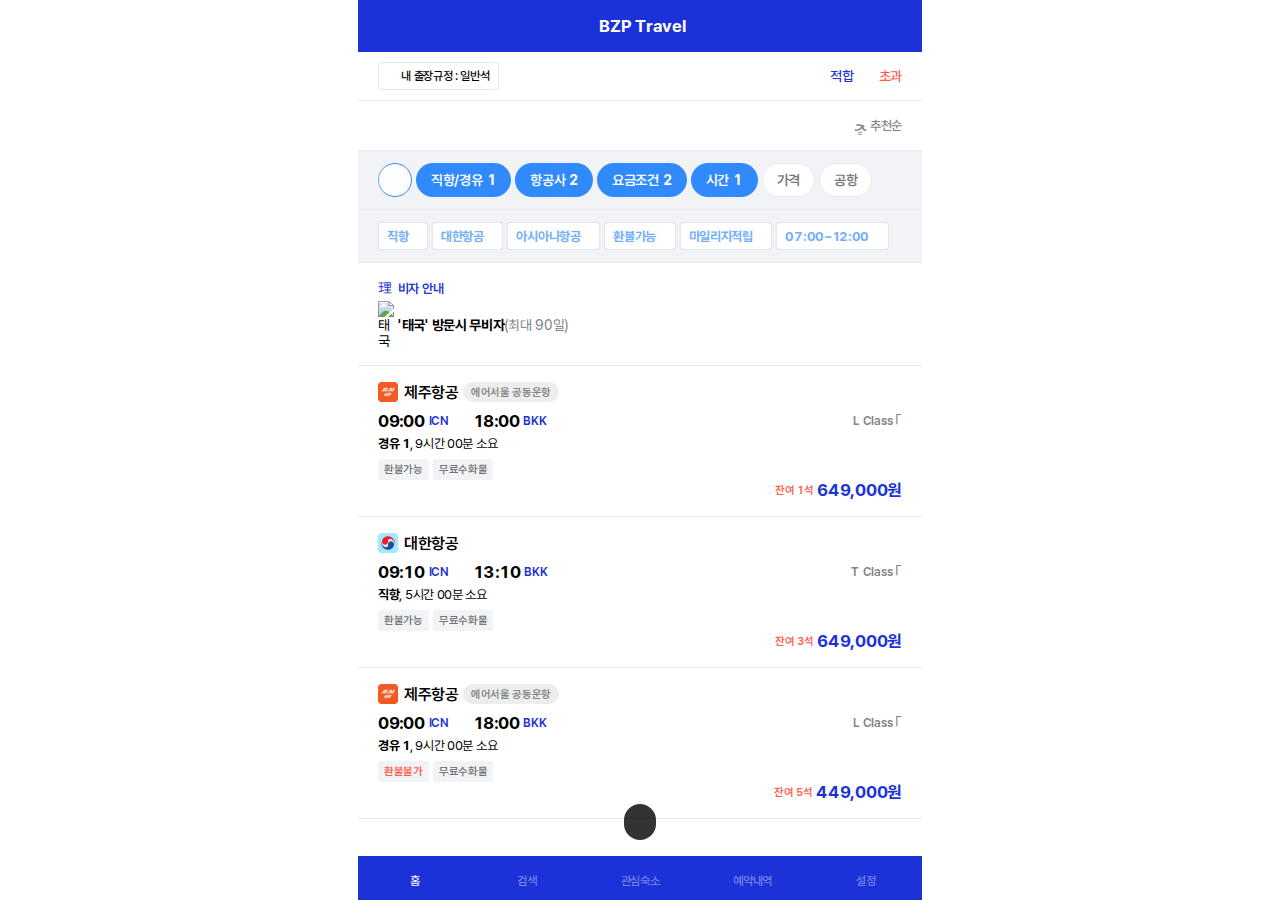
==== commit e891574f: "수정" ====
--- a/index.html
+++ b/index.html
@@ -331,4 +331,4 @@
 		</div>
 	</body>
 
-</html>
+</html>--- a/assets/css/base.css
+++ b/assets/css/base.css
@@ -1 +1 @@
-@import"https://cdn.jsdelivr.net/npm/@tabler/icons-webfont@latest/dist/tabler-icons.min.css";:root{--root-bg: #FFF;--default-bg: #F2F3F7;--default-bg-rgb: 242, 243, 247;--placeholder: rgba(126, 130, 137, 40%);--border-default: #E5E9ED;--border-focus: #1B32D8;--border-valid: #FF5C4B;--disabled-btn: rgba(126, 130, 137, 30%);--disabled: rgba(230, 233, 238, 40%);--c-white: #FFF;--c-white-rgb: 255, 255, 255;--c-black: #000;--c-black-rgb: 0, 0, 0;--c-gray-1: #333;--c-gray-1-rgb: 51, 51, 51;--c-gray-2: #787878;--c-gray-3: #7e8289;--c-gray-3-rgb: 128, 131, 137;--c-gray-4: #848484;--c-gray-5: #B9BEC6;--c-gray-6: #BEBEBE;--c-gray-7: #E5E9ED;--c-gray-7-rgb: 229, 233, 237;--c-gray-8: #F2F3F7;--c-gray-8-rgb: 242, 243, 247;--primary-blue: #1B32D8;--primary-blue-rgb: 27, 50, 216;--secondary-blue: #74AFFB;--secondary-blue-rgb: 116, 175, 251;--tertiary-blue: #308AFC;--tertiary-blue-rgb: 0, 152, 255;--c-point-1: #FF5C4B;--c-point-1-rgb: 255, 92, 75;--c-point-2: #91ACCE;--c-point-2-rgb: 145, 172, 206;--c-danger: #FF0000;--fs-mini: 10px;--fs-xxsmall: 11px;--fs-xsmall: 12px;--fs-small: 13px;--fs-base: 14px;--fs-medium: 15px;--fs-large: 16px;--fs-extra: 17px;--fs-big: 18px;--fs-black: 20px;--fs-super: 24px;--fw-thin: 100;--fw-extlight: 200;--fw-light: 300;--fw-base: 400;--fw-medium: 500;--fw-semi: 600;--fw-bold: 700;--fw-extra: 800;--fw-black: 900;--rd-half: 50%;--rd-full: 100%;--rd-xsmall: 2px;--rd-small: 4px;--rd-medium: 8px;--rd-large: 16px;--body-min-width: 320px;--body-max-width: 564px;--lh-120: 120%;--lh-130: 130%;--lh-140: 140%;--lh-150: 150%;--lh-160: 160%}.mg-t0{margin-top:0px !important}.mg-b0{margin-bottom:0px !important}.mg-l0{margin-left:0px !important}.mg-r0{margin-right:0px !important}.pd-t0{padding-top:0px !important}.pd-b0{padding-bottom:0px !important}.pd-l0{padding-left:0px !important}.pd-r0{padding-right:0px !important}.t0{top:0px !important}.r0{right:0px !important}.b0{bottom:0px !important}.l0{left:0px !important}.mg-t1{margin-top:1px !important}.mg-b1{margin-bottom:1px !important}.mg-l1{margin-left:1px !important}.mg-r1{margin-right:1px !important}.pd-t1{padding-top:1px !important}.pd-b1{padding-bottom:1px !important}.pd-l1{padding-left:1px !important}.pd-r1{padding-right:1px !important}.t1{top:1px !important}.r1{right:1px !important}.b1{bottom:1px !important}.l1{left:1px !important}.mg-t2{margin-top:2px !important}.mg-b2{margin-bottom:2px !important}.mg-l2{margin-left:2px !important}.mg-r2{margin-right:2px !important}.pd-t2{padding-top:2px !important}.pd-b2{padding-bottom:2px !important}.pd-l2{padding-left:2px !important}.pd-r2{padding-right:2px !important}.t2{top:2px !important}.r2{right:2px !important}.b2{bottom:2px !important}.l2{left:2px !important}.mg-t3{margin-top:3px !important}.mg-b3{margin-bottom:3px !important}.mg-l3{margin-left:3px !important}.mg-r3{margin-right:3px !important}.pd-t3{padding-top:3px !important}.pd-b3{padding-bottom:3px !important}.pd-l3{padding-left:3px !important}.pd-r3{padding-right:3px !important}.t3{top:3px !important}.r3{right:3px !important}.b3{bottom:3px !important}.l3{left:3px !important}.mg-t4{margin-top:4px !important}.mg-b4{margin-bottom:4px !important}.mg-l4{margin-left:4px !important}.mg-r4{margin-right:4px !important}.pd-t4{padding-top:4px !important}.pd-b4{padding-bottom:4px !important}.pd-l4{padding-left:4px !important}.pd-r4{padding-right:4px !important}.t4{top:4px !important}.r4{right:4px !important}.b4{bottom:4px !important}.l4{left:4px !important}.mg-t5{margin-top:5px !important}.mg-b5{margin-bottom:5px !important}.mg-l5{margin-left:5px !important}.mg-r5{margin-right:5px !important}.pd-t5{padding-top:5px !important}.pd-b5{padding-bottom:5px !important}.pd-l5{padding-left:5px !important}.pd-r5{padding-right:5px !important}.t5{top:5px !important}.r5{right:5px !important}.b5{bottom:5px !important}.l5{left:5px !important}.mg-t6{margin-top:6px !important}.mg-b6{margin-bottom:6px !important}.mg-l6{margin-left:6px !important}.mg-r6{margin-right:6px !important}.pd-t6{padding-top:6px !important}.pd-b6{padding-bottom:6px !important}.pd-l6{padding-left:6px !important}.pd-r6{padding-right:6px !important}.t6{top:6px !important}.r6{right:6px !important}.b6{bottom:6px !important}.l6{left:6px !important}.mg-t7{margin-top:7px !important}.mg-b7{margin-bottom:7px !important}.mg-l7{margin-left:7px !important}.mg-r7{margin-right:7px !important}.pd-t7{padding-top:7px !important}.pd-b7{padding-bottom:7px !important}.pd-l7{padding-left:7px !important}.pd-r7{padding-right:7px !important}.t7{top:7px !important}.r7{right:7px !important}.b7{bottom:7px !important}.l7{left:7px !important}.mg-t8{margin-top:8px !important}.mg-b8{margin-bottom:8px !important}.mg-l8{margin-left:8px !important}.mg-r8{margin-right:8px !important}.pd-t8{padding-top:8px !important}.pd-b8{padding-bottom:8px !important}.pd-l8{padding-left:8px !important}.pd-r8{padding-right:8px !important}.t8{top:8px !important}.r8{right:8px !important}.b8{bottom:8px !important}.l8{left:8px !important}.mg-t9{margin-top:9px !important}.mg-b9{margin-bottom:9px !important}.mg-l9{margin-left:9px !important}.mg-r9{margin-right:9px !important}.pd-t9{padding-top:9px !important}.pd-b9{padding-bottom:9px !important}.pd-l9{padding-left:9px !important}.pd-r9{padding-right:9px !important}.t9{top:9px !important}.r9{right:9px !important}.b9{bottom:9px !important}.l9{left:9px !important}.mg-t10{margin-top:10px !important}.mg-b10{margin-bottom:10px !important}.mg-l10{margin-left:10px !important}.mg-r10{margin-right:10px !important}.pd-t10{padding-top:10px !important}.pd-b10{padding-bottom:10px !important}.pd-l10{padding-left:10px !important}.pd-r10{padding-right:10px !important}.t10{top:10px !important}.r10{right:10px !important}.b10{bottom:10px !important}.l10{left:10px !important}.mg-t11{margin-top:11px !important}.mg-b11{margin-bottom:11px !important}.mg-l11{margin-left:11px !important}.mg-r11{margin-right:11px !important}.pd-t11{padding-top:11px !important}.pd-b11{padding-bottom:11px !important}.pd-l11{padding-left:11px !important}.pd-r11{padding-right:11px !important}.t11{top:11px !important}.r11{right:11px !important}.b11{bottom:11px !important}.l11{left:11px !important}.mg-t12{margin-top:12px !important}.mg-b12{margin-bottom:12px !important}.mg-l12{margin-left:12px !important}.mg-r12{margin-right:12px !important}.pd-t12{padding-top:12px !important}.pd-b12{padding-bottom:12px !important}.pd-l12{padding-left:12px !important}.pd-r12{padding-right:12px !important}.t12{top:12px !important}.r12{right:12px !important}.b12{bottom:12px !important}.l12{left:12px !important}.mg-t13{margin-top:13px !important}.mg-b13{margin-bottom:13px !important}.mg-l13{margin-left:13px !important}.mg-r13{margin-right:13px !important}.pd-t13{padding-top:13px !important}.pd-b13{padding-bottom:13px !important}.pd-l13{padding-left:13px !important}.pd-r13{padding-right:13px !important}.t13{top:13px !important}.r13{right:13px !important}.b13{bottom:13px !important}.l13{left:13px !important}.mg-t14{margin-top:14px !important}.mg-b14{margin-bottom:14px !important}.mg-l14{margin-left:14px !important}.mg-r14{margin-right:14px !important}.pd-t14{padding-top:14px !important}.pd-b14{padding-bottom:14px !important}.pd-l14{padding-left:14px !important}.pd-r14{padding-right:14px !important}.t14{top:14px !important}.r14{right:14px !important}.b14{bottom:14px !important}.l14{left:14px !important}.mg-t15{margin-top:15px !important}.mg-b15{margin-bottom:15px !important}.mg-l15{margin-left:15px !important}.mg-r15{margin-right:15px !important}.pd-t15{padding-top:15px !important}.pd-b15{padding-bottom:15px !important}.pd-l15{padding-left:15px !important}.pd-r15{padding-right:15px !important}.t15{top:15px !important}.r15{right:15px !important}.b15{bottom:15px !important}.l15{left:15px !important}.mg-t16{margin-top:16px !important}.mg-b16{margin-bottom:16px !important}.mg-l16{margin-left:16px !important}.mg-r16{margin-right:16px !important}.pd-t16{padding-top:16px !important}.pd-b16{padding-bottom:16px !important}.pd-l16{padding-left:16px !important}.pd-r16{padding-right:16px !important}.t16{top:16px !important}.r16{right:16px !important}.b16{bottom:16px !important}.l16{left:16px !important}.mg-t17{margin-top:17px !important}.mg-b17{margin-bottom:17px !important}.mg-l17{margin-left:17px !important}.mg-r17{margin-right:17px !important}.pd-t17{padding-top:17px !important}.pd-b17{padding-bottom:17px !important}.pd-l17{padding-left:17px !important}.pd-r17{padding-right:17px !important}.t17{top:17px !important}.r17{right:17px !important}.b17{bottom:17px !important}.l17{left:17px !important}.mg-t18{margin-top:18px !important}.mg-b18{margin-bottom:18px !important}.mg-l18{margin-left:18px !important}.mg-r18{margin-right:18px !important}.pd-t18{padding-top:18px !important}.pd-b18{padding-bottom:18px !important}.pd-l18{padding-left:18px !important}.pd-r18{padding-right:18px !important}.t18{top:18px !important}.r18{right:18px !important}.b18{bottom:18px !important}.l18{left:18px !important}.mg-t19{margin-top:19px !important}.mg-b19{margin-bottom:19px !important}.mg-l19{margin-left:19px !important}.mg-r19{margin-right:19px !important}.pd-t19{padding-top:19px !important}.pd-b19{padding-bottom:19px !important}.pd-l19{padding-left:19px !important}.pd-r19{padding-right:19px !important}.t19{top:19px !important}.r19{right:19px !important}.b19{bottom:19px !important}.l19{left:19px !important}.mg-t20{margin-top:20px !important}.mg-b20{margin-bottom:20px !important}.mg-l20{margin-left:20px !important}.mg-r20{margin-right:20px !important}.pd-t20{padding-top:20px !important}.pd-b20{padding-bottom:20px !important}.pd-l20{padding-left:20px !important}.pd-r20{padding-right:20px !important}.t20{top:20px !important}.r20{right:20px !important}.b20{bottom:20px !important}.l20{left:20px !important}.mg-t21{margin-top:21px !important}.mg-b21{margin-bottom:21px !important}.mg-l21{margin-left:21px !important}.mg-r21{margin-right:21px !important}.pd-t21{padding-top:21px !important}.pd-b21{padding-bottom:21px !important}.pd-l21{padding-left:21px !important}.pd-r21{padding-right:21px !important}.t21{top:21px !important}.r21{right:21px !important}.b21{bottom:21px !important}.l21{left:21px !important}.mg-t22{margin-top:22px !important}.mg-b22{margin-bottom:22px !important}.mg-l22{margin-left:22px !important}.mg-r22{margin-right:22px !important}.pd-t22{padding-top:22px !important}.pd-b22{padding-bottom:22px !important}.pd-l22{padding-left:22px !important}.pd-r22{padding-right:22px !important}.t22{top:22px !important}.r22{right:22px !important}.b22{bottom:22px !important}.l22{left:22px !important}.mg-t23{margin-top:23px !important}.mg-b23{margin-bottom:23px !important}.mg-l23{margin-left:23px !important}.mg-r23{margin-right:23px !important}.pd-t23{padding-top:23px !important}.pd-b23{padding-bottom:23px !important}.pd-l23{padding-left:23px !important}.pd-r23{padding-right:23px !important}.t23{top:23px !important}.r23{right:23px !important}.b23{bottom:23px !important}.l23{left:23px !important}.mg-t24{margin-top:24px !important}.mg-b24{margin-bottom:24px !important}.mg-l24{margin-left:24px !important}.mg-r24{margin-right:24px !important}.pd-t24{padding-top:24px !important}.pd-b24{padding-bottom:24px !important}.pd-l24{padding-left:24px !important}.pd-r24{padding-right:24px !important}.t24{top:24px !important}.r24{right:24px !important}.b24{bottom:24px !important}.l24{left:24px !important}.mg-t25{margin-top:25px !important}.mg-b25{margin-bottom:25px !important}.mg-l25{margin-left:25px !important}.mg-r25{margin-right:25px !important}.pd-t25{padding-top:25px !important}.pd-b25{padding-bottom:25px !important}.pd-l25{padding-left:25px !important}.pd-r25{padding-right:25px !important}.t25{top:25px !important}.r25{right:25px !important}.b25{bottom:25px !important}.l25{left:25px !important}.mg-t26{margin-top:26px !important}.mg-b26{margin-bottom:26px !important}.mg-l26{margin-left:26px !important}.mg-r26{margin-right:26px !important}.pd-t26{padding-top:26px !important}.pd-b26{padding-bottom:26px !important}.pd-l26{padding-left:26px !important}.pd-r26{padding-right:26px !important}.t26{top:26px !important}.r26{right:26px !important}.b26{bottom:26px !important}.l26{left:26px !important}.mg-t27{margin-top:27px !important}.mg-b27{margin-bottom:27px !important}.mg-l27{margin-left:27px !important}.mg-r27{margin-right:27px !important}.pd-t27{padding-top:27px !important}.pd-b27{padding-bottom:27px !important}.pd-l27{padding-left:27px !important}.pd-r27{padding-right:27px !important}.t27{top:27px !important}.r27{right:27px !important}.b27{bottom:27px !important}.l27{left:27px !important}.mg-t28{margin-top:28px !important}.mg-b28{margin-bottom:28px !important}.mg-l28{margin-left:28px !important}.mg-r28{margin-right:28px !important}.pd-t28{padding-top:28px !important}.pd-b28{padding-bottom:28px !important}.pd-l28{padding-left:28px !important}.pd-r28{padding-right:28px !important}.t28{top:28px !important}.r28{right:28px !important}.b28{bottom:28px !important}.l28{left:28px !important}.mg-t29{margin-top:29px !important}.mg-b29{margin-bottom:29px !important}.mg-l29{margin-left:29px !important}.mg-r29{margin-right:29px !important}.pd-t29{padding-top:29px !important}.pd-b29{padding-bottom:29px !important}.pd-l29{padding-left:29px !important}.pd-r29{padding-right:29px !important}.t29{top:29px !important}.r29{right:29px !important}.b29{bottom:29px !important}.l29{left:29px !important}.mg-t30{margin-top:30px !important}.mg-b30{margin-bottom:30px !important}.mg-l30{margin-left:30px !important}.mg-r30{margin-right:30px !important}.pd-t30{padding-top:30px !important}.pd-b30{padding-bottom:30px !important}.pd-l30{padding-left:30px !important}.pd-r30{padding-right:30px !important}.t30{top:30px !important}.r30{right:30px !important}.b30{bottom:30px !important}.l30{left:30px !important}.mg-t31{margin-top:31px !important}.mg-b31{margin-bottom:31px !important}.mg-l31{margin-left:31px !important}.mg-r31{margin-right:31px !important}.pd-t31{padding-top:31px !important}.pd-b31{padding-bottom:31px !important}.pd-l31{padding-left:31px !important}.pd-r31{padding-right:31px !important}.t31{top:31px !important}.r31{right:31px !important}.b31{bottom:31px !important}.l31{left:31px !important}.mg-t32{margin-top:32px !important}.mg-b32{margin-bottom:32px !important}.mg-l32{margin-left:32px !important}.mg-r32{margin-right:32px !important}.pd-t32{padding-top:32px !important}.pd-b32{padding-bottom:32px !important}.pd-l32{padding-left:32px !important}.pd-r32{padding-right:32px !important}.t32{top:32px !important}.r32{right:32px !important}.b32{bottom:32px !important}.l32{left:32px !important}.mg-t33{margin-top:33px !important}.mg-b33{margin-bottom:33px !important}.mg-l33{margin-left:33px !important}.mg-r33{margin-right:33px !important}.pd-t33{padding-top:33px !important}.pd-b33{padding-bottom:33px !important}.pd-l33{padding-left:33px !important}.pd-r33{padding-right:33px !important}.t33{top:33px !important}.r33{right:33px !important}.b33{bottom:33px !important}.l33{left:33px !important}.mg-t34{margin-top:34px !important}.mg-b34{margin-bottom:34px !important}.mg-l34{margin-left:34px !important}.mg-r34{margin-right:34px !important}.pd-t34{padding-top:34px !important}.pd-b34{padding-bottom:34px !important}.pd-l34{padding-left:34px !important}.pd-r34{padding-right:34px !important}.t34{top:34px !important}.r34{right:34px !important}.b34{bottom:34px !important}.l34{left:34px !important}.mg-t35{margin-top:35px !important}.mg-b35{margin-bottom:35px !important}.mg-l35{margin-left:35px !important}.mg-r35{margin-right:35px !important}.pd-t35{padding-top:35px !important}.pd-b35{padding-bottom:35px !important}.pd-l35{padding-left:35px !important}.pd-r35{padding-right:35px !important}.t35{top:35px !important}.r35{right:35px !important}.b35{bottom:35px !important}.l35{left:35px !important}.mg-t36{margin-top:36px !important}.mg-b36{margin-bottom:36px !important}.mg-l36{margin-left:36px !important}.mg-r36{margin-right:36px !important}.pd-t36{padding-top:36px !important}.pd-b36{padding-bottom:36px !important}.pd-l36{padding-left:36px !important}.pd-r36{padding-right:36px !important}.t36{top:36px !important}.r36{right:36px !important}.b36{bottom:36px !important}.l36{left:36px !important}.mg-t37{margin-top:37px !important}.mg-b37{margin-bottom:37px !important}.mg-l37{margin-left:37px !important}.mg-r37{margin-right:37px !important}.pd-t37{padding-top:37px !important}.pd-b37{padding-bottom:37px !important}.pd-l37{padding-left:37px !important}.pd-r37{padding-right:37px !important}.t37{top:37px !important}.r37{right:37px !important}.b37{bottom:37px !important}.l37{left:37px !important}.mg-t38{margin-top:38px !important}.mg-b38{margin-bottom:38px !important}.mg-l38{margin-left:38px !important}.mg-r38{margin-right:38px !important}.pd-t38{padding-top:38px !important}.pd-b38{padding-bottom:38px !important}.pd-l38{padding-left:38px !important}.pd-r38{padding-right:38px !important}.t38{top:38px !important}.r38{right:38px !important}.b38{bottom:38px !important}.l38{left:38px !important}.mg-t39{margin-top:39px !important}.mg-b39{margin-bottom:39px !important}.mg-l39{margin-left:39px !important}.mg-r39{margin-right:39px !important}.pd-t39{padding-top:39px !important}.pd-b39{padding-bottom:39px !important}.pd-l39{padding-left:39px !important}.pd-r39{padding-right:39px !important}.t39{top:39px !important}.r39{right:39px !important}.b39{bottom:39px !important}.l39{left:39px !important}.mg-t40{margin-top:40px !important}.mg-b40{margin-bottom:40px !important}.mg-l40{margin-left:40px !important}.mg-r40{margin-right:40px !important}.pd-t40{padding-top:40px !important}.pd-b40{padding-bottom:40px !important}.pd-l40{padding-left:40px !important}.pd-r40{padding-right:40px !important}.t40{top:40px !important}.r40{right:40px !important}.b40{bottom:40px !important}.l40{left:40px !important}.mg-t41{margin-top:41px !important}.mg-b41{margin-bottom:41px !important}.mg-l41{margin-left:41px !important}.mg-r41{margin-right:41px !important}.pd-t41{padding-top:41px !important}.pd-b41{padding-bottom:41px !important}.pd-l41{padding-left:41px !important}.pd-r41{padding-right:41px !important}.t41{top:41px !important}.r41{right:41px !important}.b41{bottom:41px !important}.l41{left:41px !important}.mg-t42{margin-top:42px !important}.mg-b42{margin-bottom:42px !important}.mg-l42{margin-left:42px !important}.mg-r42{margin-right:42px !important}.pd-t42{padding-top:42px !important}.pd-b42{padding-bottom:42px !important}.pd-l42{padding-left:42px !important}.pd-r42{padding-right:42px !important}.t42{top:42px !important}.r42{right:42px !important}.b42{bottom:42px !important}.l42{left:42px !important}.mg-t43{margin-top:43px !important}.mg-b43{margin-bottom:43px !important}.mg-l43{margin-left:43px !important}.mg-r43{margin-right:43px !important}.pd-t43{padding-top:43px !important}.pd-b43{padding-bottom:43px !important}.pd-l43{padding-left:43px !important}.pd-r43{padding-right:43px !important}.t43{top:43px !important}.r43{right:43px !important}.b43{bottom:43px !important}.l43{left:43px !important}.mg-t44{margin-top:44px !important}.mg-b44{margin-bottom:44px !important}.mg-l44{margin-left:44px !important}.mg-r44{margin-right:44px !important}.pd-t44{padding-top:44px !important}.pd-b44{padding-bottom:44px !important}.pd-l44{padding-left:44px !important}.pd-r44{padding-right:44px !important}.t44{top:44px !important}.r44{right:44px !important}.b44{bottom:44px !important}.l44{left:44px !important}.mg-t45{margin-top:45px !important}.mg-b45{margin-bottom:45px !important}.mg-l45{margin-left:45px !important}.mg-r45{margin-right:45px !important}.pd-t45{padding-top:45px !important}.pd-b45{padding-bottom:45px !important}.pd-l45{padding-left:45px !important}.pd-r45{padding-right:45px !important}.t45{top:45px !important}.r45{right:45px !important}.b45{bottom:45px !important}.l45{left:45px !important}.mg-t46{margin-top:46px !important}.mg-b46{margin-bottom:46px !important}.mg-l46{margin-left:46px !important}.mg-r46{margin-right:46px !important}.pd-t46{padding-top:46px !important}.pd-b46{padding-bottom:46px !important}.pd-l46{padding-left:46px !important}.pd-r46{padding-right:46px !important}.t46{top:46px !important}.r46{right:46px !important}.b46{bottom:46px !important}.l46{left:46px !important}.mg-t47{margin-top:47px !important}.mg-b47{margin-bottom:47px !important}.mg-l47{margin-left:47px !important}.mg-r47{margin-right:47px !important}.pd-t47{padding-top:47px !important}.pd-b47{padding-bottom:47px !important}.pd-l47{padding-left:47px !important}.pd-r47{padding-right:47px !important}.t47{top:47px !important}.r47{right:47px !important}.b47{bottom:47px !important}.l47{left:47px !important}.mg-t48{margin-top:48px !important}.mg-b48{margin-bottom:48px !important}.mg-l48{margin-left:48px !important}.mg-r48{margin-right:48px !important}.pd-t48{padding-top:48px !important}.pd-b48{padding-bottom:48px !important}.pd-l48{padding-left:48px !important}.pd-r48{padding-right:48px !important}.t48{top:48px !important}.r48{right:48px !important}.b48{bottom:48px !important}.l48{left:48px !important}.mg-t49{margin-top:49px !important}.mg-b49{margin-bottom:49px !important}.mg-l49{margin-left:49px !important}.mg-r49{margin-right:49px !important}.pd-t49{padding-top:49px !important}.pd-b49{padding-bottom:49px !important}.pd-l49{padding-left:49px !important}.pd-r49{padding-right:49px !important}.t49{top:49px !important}.r49{right:49px !important}.b49{bottom:49px !important}.l49{left:49px !important}.mg-t50{margin-top:50px !important}.mg-b50{margin-bottom:50px !important}.mg-l50{margin-left:50px !important}.mg-r50{margin-right:50px !important}.pd-t50{padding-top:50px !important}.pd-b50{padding-bottom:50px !important}.pd-l50{padding-left:50px !important}.pd-r50{padding-right:50px !important}.t50{top:50px !important}.r50{right:50px !important}.b50{bottom:50px !important}.l50{left:50px !important}.mg-t51{margin-top:51px !important}.mg-b51{margin-bottom:51px !important}.mg-l51{margin-left:51px !important}.mg-r51{margin-right:51px !important}.pd-t51{padding-top:51px !important}.pd-b51{padding-bottom:51px !important}.pd-l51{padding-left:51px !important}.pd-r51{padding-right:51px !important}.t51{top:51px !important}.r51{right:51px !important}.b51{bottom:51px !important}.l51{left:51px !important}.mg-t52{margin-top:52px !important}.mg-b52{margin-bottom:52px !important}.mg-l52{margin-left:52px !important}.mg-r52{margin-right:52px !important}.pd-t52{padding-top:52px !important}.pd-b52{padding-bottom:52px !important}.pd-l52{padding-left:52px !important}.pd-r52{padding-right:52px !important}.t52{top:52px !important}.r52{right:52px !important}.b52{bottom:52px !important}.l52{left:52px !important}.mg-t53{margin-top:53px !important}.mg-b53{margin-bottom:53px !important}.mg-l53{margin-left:53px !important}.mg-r53{margin-right:53px !important}.pd-t53{padding-top:53px !important}.pd-b53{padding-bottom:53px !important}.pd-l53{padding-left:53px !important}.pd-r53{padding-right:53px !important}.t53{top:53px !important}.r53{right:53px !important}.b53{bottom:53px !important}.l53{left:53px !important}.mg-t54{margin-top:54px !important}.mg-b54{margin-bottom:54px !important}.mg-l54{margin-left:54px !important}.mg-r54{margin-right:54px !important}.pd-t54{padding-top:54px !important}.pd-b54{padding-bottom:54px !important}.pd-l54{padding-left:54px !important}.pd-r54{padding-right:54px !important}.t54{top:54px !important}.r54{right:54px !important}.b54{bottom:54px !important}.l54{left:54px !important}.mg-t55{margin-top:55px !important}.mg-b55{margin-bottom:55px !important}.mg-l55{margin-left:55px !important}.mg-r55{margin-right:55px !important}.pd-t55{padding-top:55px !important}.pd-b55{padding-bottom:55px !important}.pd-l55{padding-left:55px !important}.pd-r55{padding-right:55px !important}.t55{top:55px !important}.r55{right:55px !important}.b55{bottom:55px !important}.l55{left:55px !important}.mg-t56{margin-top:56px !important}.mg-b56{margin-bottom:56px !important}.mg-l56{margin-left:56px !important}.mg-r56{margin-right:56px !important}.pd-t56{padding-top:56px !important}.pd-b56{padding-bottom:56px !important}.pd-l56{padding-left:56px !important}.pd-r56{padding-right:56px !important}.t56{top:56px !important}.r56{right:56px !important}.b56{bottom:56px !important}.l56{left:56px !important}.mg-t57{margin-top:57px !important}.mg-b57{margin-bottom:57px !important}.mg-l57{margin-left:57px !important}.mg-r57{margin-right:57px !important}.pd-t57{padding-top:57px !important}.pd-b57{padding-bottom:57px !important}.pd-l57{padding-left:57px !important}.pd-r57{padding-right:57px !important}.t57{top:57px !important}.r57{right:57px !important}.b57{bottom:57px !important}.l57{left:57px !important}.mg-t58{margin-top:58px !important}.mg-b58{margin-bottom:58px !important}.mg-l58{margin-left:58px !important}.mg-r58{margin-right:58px !important}.pd-t58{padding-top:58px !important}.pd-b58{padding-bottom:58px !important}.pd-l58{padding-left:58px !important}.pd-r58{padding-right:58px !important}.t58{top:58px !important}.r58{right:58px !important}.b58{bottom:58px !important}.l58{left:58px !important}.mg-t59{margin-top:59px !important}.mg-b59{margin-bottom:59px !important}.mg-l59{margin-left:59px !important}.mg-r59{margin-right:59px !important}.pd-t59{padding-top:59px !important}.pd-b59{padding-bottom:59px !important}.pd-l59{padding-left:59px !important}.pd-r59{padding-right:59px !important}.t59{top:59px !important}.r59{right:59px !important}.b59{bottom:59px !important}.l59{left:59px !important}.mg-t60{margin-top:60px !important}.mg-b60{margin-bottom:60px !important}.mg-l60{margin-left:60px !important}.mg-r60{margin-right:60px !important}.pd-t60{padding-top:60px !important}.pd-b60{padding-bottom:60px !important}.pd-l60{padding-left:60px !important}.pd-r60{padding-right:60px !important}.t60{top:60px !important}.r60{right:60px !important}.b60{bottom:60px !important}.l60{left:60px !important}.mg-t61{margin-top:61px !important}.mg-b61{margin-bottom:61px !important}.mg-l61{margin-left:61px !important}.mg-r61{margin-right:61px !important}.pd-t61{padding-top:61px !important}.pd-b61{padding-bottom:61px !important}.pd-l61{padding-left:61px !important}.pd-r61{padding-right:61px !important}.t61{top:61px !important}.r61{right:61px !important}.b61{bottom:61px !important}.l61{left:61px !important}.mg-t62{margin-top:62px !important}.mg-b62{margin-bottom:62px !important}.mg-l62{margin-left:62px !important}.mg-r62{margin-right:62px !important}.pd-t62{padding-top:62px !important}.pd-b62{padding-bottom:62px !important}.pd-l62{padding-left:62px !important}.pd-r62{padding-right:62px !important}.t62{top:62px !important}.r62{right:62px !important}.b62{bottom:62px !important}.l62{left:62px !important}.mg-t63{margin-top:63px !important}.mg-b63{margin-bottom:63px !important}.mg-l63{margin-left:63px !important}.mg-r63{margin-right:63px !important}.pd-t63{padding-top:63px !important}.pd-b63{padding-bottom:63px !important}.pd-l63{padding-left:63px !important}.pd-r63{padding-right:63px !important}.t63{top:63px !important}.r63{right:63px !important}.b63{bottom:63px !important}.l63{left:63px !important}.mg-t64{margin-top:64px !important}.mg-b64{margin-bottom:64px !important}.mg-l64{margin-left:64px !important}.mg-r64{margin-right:64px !important}.pd-t64{padding-top:64px !important}.pd-b64{padding-bottom:64px !important}.pd-l64{padding-left:64px !important}.pd-r64{padding-right:64px !important}.t64{top:64px !important}.r64{right:64px !important}.b64{bottom:64px !important}.l64{left:64px !important}.mg-t65{margin-top:65px !important}.mg-b65{margin-bottom:65px !important}.mg-l65{margin-left:65px !important}.mg-r65{margin-right:65px !important}.pd-t65{padding-top:65px !important}.pd-b65{padding-bottom:65px !important}.pd-l65{padding-left:65px !important}.pd-r65{padding-right:65px !important}.t65{top:65px !important}.r65{right:65px !important}.b65{bottom:65px !important}.l65{left:65px !important}.mg-t66{margin-top:66px !important}.mg-b66{margin-bottom:66px !important}.mg-l66{margin-left:66px !important}.mg-r66{margin-right:66px !important}.pd-t66{padding-top:66px !important}.pd-b66{padding-bottom:66px !important}.pd-l66{padding-left:66px !important}.pd-r66{padding-right:66px !important}.t66{top:66px !important}.r66{right:66px !important}.b66{bottom:66px !important}.l66{left:66px !important}.mg-t67{margin-top:67px !important}.mg-b67{margin-bottom:67px !important}.mg-l67{margin-left:67px !important}.mg-r67{margin-right:67px !important}.pd-t67{padding-top:67px !important}.pd-b67{padding-bottom:67px !important}.pd-l67{padding-left:67px !important}.pd-r67{padding-right:67px !important}.t67{top:67px !important}.r67{right:67px !important}.b67{bottom:67px !important}.l67{left:67px !important}.mg-t68{margin-top:68px !important}.mg-b68{margin-bottom:68px !important}.mg-l68{margin-left:68px !important}.mg-r68{margin-right:68px !important}.pd-t68{padding-top:68px !important}.pd-b68{padding-bottom:68px !important}.pd-l68{padding-left:68px !important}.pd-r68{padding-right:68px !important}.t68{top:68px !important}.r68{right:68px !important}.b68{bottom:68px !important}.l68{left:68px !important}.mg-t69{margin-top:69px !important}.mg-b69{margin-bottom:69px !important}.mg-l69{margin-left:69px !important}.mg-r69{margin-right:69px !important}.pd-t69{padding-top:69px !important}.pd-b69{padding-bottom:69px !important}.pd-l69{padding-left:69px !important}.pd-r69{padding-right:69px !important}.t69{top:69px !important}.r69{right:69px !important}.b69{bottom:69px !important}.l69{left:69px !important}.mg-t70{margin-top:70px !important}.mg-b70{margin-bottom:70px !important}.mg-l70{margin-left:70px !important}.mg-r70{margin-right:70px !important}.pd-t70{padding-top:70px !important}.pd-b70{padding-bottom:70px !important}.pd-l70{padding-left:70px !important}.pd-r70{padding-right:70px !important}.t70{top:70px !important}.r70{right:70px !important}.b70{bottom:70px !important}.l70{left:70px !important}.mg-t71{margin-top:71px !important}.mg-b71{margin-bottom:71px !important}.mg-l71{margin-left:71px !important}.mg-r71{margin-right:71px !important}.pd-t71{padding-top:71px !important}.pd-b71{padding-bottom:71px !important}.pd-l71{padding-left:71px !important}.pd-r71{padding-right:71px !important}.t71{top:71px !important}.r71{right:71px !important}.b71{bottom:71px !important}.l71{left:71px !important}.mg-t72{margin-top:72px !important}.mg-b72{margin-bottom:72px !important}.mg-l72{margin-left:72px !important}.mg-r72{margin-right:72px !important}.pd-t72{padding-top:72px !important}.pd-b72{padding-bottom:72px !important}.pd-l72{padding-left:72px !important}.pd-r72{padding-right:72px !important}.t72{top:72px !important}.r72{right:72px !important}.b72{bottom:72px !important}.l72{left:72px !important}.mg-t73{margin-top:73px !important}.mg-b73{margin-bottom:73px !important}.mg-l73{margin-left:73px !important}.mg-r73{margin-right:73px !important}.pd-t73{padding-top:73px !important}.pd-b73{padding-bottom:73px !important}.pd-l73{padding-left:73px !important}.pd-r73{padding-right:73px !important}.t73{top:73px !important}.r73{right:73px !important}.b73{bottom:73px !important}.l73{left:73px !important}.mg-t74{margin-top:74px !important}.mg-b74{margin-bottom:74px !important}.mg-l74{margin-left:74px !important}.mg-r74{margin-right:74px !important}.pd-t74{padding-top:74px !important}.pd-b74{padding-bottom:74px !important}.pd-l74{padding-left:74px !important}.pd-r74{padding-right:74px !important}.t74{top:74px !important}.r74{right:74px !important}.b74{bottom:74px !important}.l74{left:74px !important}.mg-t75{margin-top:75px !important}.mg-b75{margin-bottom:75px !important}.mg-l75{margin-left:75px !important}.mg-r75{margin-right:75px !important}.pd-t75{padding-top:75px !important}.pd-b75{padding-bottom:75px !important}.pd-l75{padding-left:75px !important}.pd-r75{padding-right:75px !important}.t75{top:75px !important}.r75{right:75px !important}.b75{bottom:75px !important}.l75{left:75px !important}.mg-t76{margin-top:76px !important}.mg-b76{margin-bottom:76px !important}.mg-l76{margin-left:76px !important}.mg-r76{margin-right:76px !important}.pd-t76{padding-top:76px !important}.pd-b76{padding-bottom:76px !important}.pd-l76{padding-left:76px !important}.pd-r76{padding-right:76px !important}.t76{top:76px !important}.r76{right:76px !important}.b76{bottom:76px !important}.l76{left:76px !important}.mg-t77{margin-top:77px !important}.mg-b77{margin-bottom:77px !important}.mg-l77{margin-left:77px !important}.mg-r77{margin-right:77px !important}.pd-t77{padding-top:77px !important}.pd-b77{padding-bottom:77px !important}.pd-l77{padding-left:77px !important}.pd-r77{padding-right:77px !important}.t77{top:77px !important}.r77{right:77px !important}.b77{bottom:77px !important}.l77{left:77px !important}.mg-t78{margin-top:78px !important}.mg-b78{margin-bottom:78px !important}.mg-l78{margin-left:78px !important}.mg-r78{margin-right:78px !important}.pd-t78{padding-top:78px !important}.pd-b78{padding-bottom:78px !important}.pd-l78{padding-left:78px !important}.pd-r78{padding-right:78px !important}.t78{top:78px !important}.r78{right:78px !important}.b78{bottom:78px !important}.l78{left:78px !important}.mg-t79{margin-top:79px !important}.mg-b79{margin-bottom:79px !important}.mg-l79{margin-left:79px !important}.mg-r79{margin-right:79px !important}.pd-t79{padding-top:79px !important}.pd-b79{padding-bottom:79px !important}.pd-l79{padding-left:79px !important}.pd-r79{padding-right:79px !important}.t79{top:79px !important}.r79{right:79px !important}.b79{bottom:79px !important}.l79{left:79px !important}.mg-t80{margin-top:80px !important}.mg-b80{margin-bottom:80px !important}.mg-l80{margin-left:80px !important}.mg-r80{margin-right:80px !important}.pd-t80{padding-top:80px !important}.pd-b80{padding-bottom:80px !important}.pd-l80{padding-left:80px !important}.pd-r80{padding-right:80px !important}.t80{top:80px !important}.r80{right:80px !important}.b80{bottom:80px !important}.l80{left:80px !important}.mg-t81{margin-top:81px !important}.mg-b81{margin-bottom:81px !important}.mg-l81{margin-left:81px !important}.mg-r81{margin-right:81px !important}.pd-t81{padding-top:81px !important}.pd-b81{padding-bottom:81px !important}.pd-l81{padding-left:81px !important}.pd-r81{padding-right:81px !important}.t81{top:81px !important}.r81{right:81px !important}.b81{bottom:81px !important}.l81{left:81px !important}.mg-t82{margin-top:82px !important}.mg-b82{margin-bottom:82px !important}.mg-l82{margin-left:82px !important}.mg-r82{margin-right:82px !important}.pd-t82{padding-top:82px !important}.pd-b82{padding-bottom:82px !important}.pd-l82{padding-left:82px !important}.pd-r82{padding-right:82px !important}.t82{top:82px !important}.r82{right:82px !important}.b82{bottom:82px !important}.l82{left:82px !important}.mg-t83{margin-top:83px !important}.mg-b83{margin-bottom:83px !important}.mg-l83{margin-left:83px !important}.mg-r83{margin-right:83px !important}.pd-t83{padding-top:83px !important}.pd-b83{padding-bottom:83px !important}.pd-l83{padding-left:83px !important}.pd-r83{padding-right:83px !important}.t83{top:83px !important}.r83{right:83px !important}.b83{bottom:83px !important}.l83{left:83px !important}.mg-t84{margin-top:84px !important}.mg-b84{margin-bottom:84px !important}.mg-l84{margin-left:84px !important}.mg-r84{margin-right:84px !important}.pd-t84{padding-top:84px !important}.pd-b84{padding-bottom:84px !important}.pd-l84{padding-left:84px !important}.pd-r84{padding-right:84px !important}.t84{top:84px !important}.r84{right:84px !important}.b84{bottom:84px !important}.l84{left:84px !important}.mg-t85{margin-top:85px !important}.mg-b85{margin-bottom:85px !important}.mg-l85{margin-left:85px !important}.mg-r85{margin-right:85px !important}.pd-t85{padding-top:85px !important}.pd-b85{padding-bottom:85px !important}.pd-l85{padding-left:85px !important}.pd-r85{padding-right:85px !important}.t85{top:85px !important}.r85{right:85px !important}.b85{bottom:85px !important}.l85{left:85px !important}.mg-t86{margin-top:86px !important}.mg-b86{margin-bottom:86px !important}.mg-l86{margin-left:86px !important}.mg-r86{margin-right:86px !important}.pd-t86{padding-top:86px !important}.pd-b86{padding-bottom:86px !important}.pd-l86{padding-left:86px !important}.pd-r86{padding-right:86px !important}.t86{top:86px !important}.r86{right:86px !important}.b86{bottom:86px !important}.l86{left:86px !important}.mg-t87{margin-top:87px !important}.mg-b87{margin-bottom:87px !important}.mg-l87{margin-left:87px !important}.mg-r87{margin-right:87px !important}.pd-t87{padding-top:87px !important}.pd-b87{padding-bottom:87px !important}.pd-l87{padding-left:87px !important}.pd-r87{padding-right:87px !important}.t87{top:87px !important}.r87{right:87px !important}.b87{bottom:87px !important}.l87{left:87px !important}.mg-t88{margin-top:88px !important}.mg-b88{margin-bottom:88px !important}.mg-l88{margin-left:88px !important}.mg-r88{margin-right:88px !important}.pd-t88{padding-top:88px !important}.pd-b88{padding-bottom:88px !important}.pd-l88{padding-left:88px !important}.pd-r88{padding-right:88px !important}.t88{top:88px !important}.r88{right:88px !important}.b88{bottom:88px !important}.l88{left:88px !important}.mg-t89{margin-top:89px !important}.mg-b89{margin-bottom:89px !important}.mg-l89{margin-left:89px !important}.mg-r89{margin-right:89px !important}.pd-t89{padding-top:89px !important}.pd-b89{padding-bottom:89px !important}.pd-l89{padding-left:89px !important}.pd-r89{padding-right:89px !important}.t89{top:89px !important}.r89{right:89px !important}.b89{bottom:89px !important}.l89{left:89px !important}.mg-t90{margin-top:90px !important}.mg-b90{margin-bottom:90px !important}.mg-l90{margin-left:90px !important}.mg-r90{margin-right:90px !important}.pd-t90{padding-top:90px !important}.pd-b90{padding-bottom:90px !important}.pd-l90{padding-left:90px !important}.pd-r90{padding-right:90px !important}.t90{top:90px !important}.r90{right:90px !important}.b90{bottom:90px !important}.l90{left:90px !important}.mg-t91{margin-top:91px !important}.mg-b91{margin-bottom:91px !important}.mg-l91{margin-left:91px !important}.mg-r91{margin-right:91px !important}.pd-t91{padding-top:91px !important}.pd-b91{padding-bottom:91px !important}.pd-l91{padding-left:91px !important}.pd-r91{padding-right:91px !important}.t91{top:91px !important}.r91{right:91px !important}.b91{bottom:91px !important}.l91{left:91px !important}.mg-t92{margin-top:92px !important}.mg-b92{margin-bottom:92px !important}.mg-l92{margin-left:92px !important}.mg-r92{margin-right:92px !important}.pd-t92{padding-top:92px !important}.pd-b92{padding-bottom:92px !important}.pd-l92{padding-left:92px !important}.pd-r92{padding-right:92px !important}.t92{top:92px !important}.r92{right:92px !important}.b92{bottom:92px !important}.l92{left:92px !important}.mg-t93{margin-top:93px !important}.mg-b93{margin-bottom:93px !important}.mg-l93{margin-left:93px !important}.mg-r93{margin-right:93px !important}.pd-t93{padding-top:93px !important}.pd-b93{padding-bottom:93px !important}.pd-l93{padding-left:93px !important}.pd-r93{padding-right:93px !important}.t93{top:93px !important}.r93{right:93px !important}.b93{bottom:93px !important}.l93{left:93px !important}.mg-t94{margin-top:94px !important}.mg-b94{margin-bottom:94px !important}.mg-l94{margin-left:94px !important}.mg-r94{margin-right:94px !important}.pd-t94{padding-top:94px !important}.pd-b94{padding-bottom:94px !important}.pd-l94{padding-left:94px !important}.pd-r94{padding-right:94px !important}.t94{top:94px !important}.r94{right:94px !important}.b94{bottom:94px !important}.l94{left:94px !important}.mg-t95{margin-top:95px !important}.mg-b95{margin-bottom:95px !important}.mg-l95{margin-left:95px !important}.mg-r95{margin-right:95px !important}.pd-t95{padding-top:95px !important}.pd-b95{padding-bottom:95px !important}.pd-l95{padding-left:95px !important}.pd-r95{padding-right:95px !important}.t95{top:95px !important}.r95{right:95px !important}.b95{bottom:95px !important}.l95{left:95px !important}.mg-t96{margin-top:96px !important}.mg-b96{margin-bottom:96px !important}.mg-l96{margin-left:96px !important}.mg-r96{margin-right:96px !important}.pd-t96{padding-top:96px !important}.pd-b96{padding-bottom:96px !important}.pd-l96{padding-left:96px !important}.pd-r96{padding-right:96px !important}.t96{top:96px !important}.r96{right:96px !important}.b96{bottom:96px !important}.l96{left:96px !important}.mg-t97{margin-top:97px !important}.mg-b97{margin-bottom:97px !important}.mg-l97{margin-left:97px !important}.mg-r97{margin-right:97px !important}.pd-t97{padding-top:97px !important}.pd-b97{padding-bottom:97px !important}.pd-l97{padding-left:97px !important}.pd-r97{padding-right:97px !important}.t97{top:97px !important}.r97{right:97px !important}.b97{bottom:97px !important}.l97{left:97px !important}.mg-t98{margin-top:98px !important}.mg-b98{margin-bottom:98px !important}.mg-l98{margin-left:98px !important}.mg-r98{margin-right:98px !important}.pd-t98{padding-top:98px !important}.pd-b98{padding-bottom:98px !important}.pd-l98{padding-left:98px !important}.pd-r98{padding-right:98px !important}.t98{top:98px !important}.r98{right:98px !important}.b98{bottom:98px !important}.l98{left:98px !important}.mg-t99{margin-top:99px !important}.mg-b99{margin-bottom:99px !important}.mg-l99{margin-left:99px !important}.mg-r99{margin-right:99px !important}.pd-t99{padding-top:99px !important}.pd-b99{padding-bottom:99px !important}.pd-l99{padding-left:99px !important}.pd-r99{padding-right:99px !important}.t99{top:99px !important}.r99{right:99px !important}.b99{bottom:99px !important}.l99{left:99px !important}.mg-t100{margin-top:100px !important}.mg-b100{margin-bottom:100px !important}.mg-l100{margin-left:100px !important}.mg-r100{margin-right:100px !important}.pd-t100{padding-top:100px !important}.pd-b100{padding-bottom:100px !important}.pd-l100{padding-left:100px !important}.pd-r100{padding-right:100px !important}.t100{top:100px !important}.r100{right:100px !important}.b100{bottom:100px !important}.l100{left:100px !important}@font-face{font-family:"Pretendard";font-weight:900;font-display:swap;src:local("Pretendard Black"),url("../fonts/Pretendard-Black.woff2") format("woff2"),url("../fonts/Pretendard-Black.woff") format("woff")}@font-face{font-family:"Pretendard";font-weight:900;font-display:swap;src:local("Pretendard Black"),url("../fonts/Pretendard-Black.subset.woff2") format("woff2"),url("../fonts/Pretendard-Black.subset.woff") format("woff")}@font-face{font-family:"Pretendard";font-weight:800;font-display:swap;src:local("Pretendard ExtraBold"),url("../fonts/Pretendard-ExtraBold.woff2") format("woff2"),url("../fonts/Pretendard-ExtraBold.woff") format("woff")}@font-face{font-family:"Pretendard";font-weight:800;font-display:swap;src:local("Pretendard ExtraBold"),url("../fonts/Pretendard-ExtraBold.subset.woff2") format("woff2"),url("../fonts/Pretendard-ExtraBold.subset.woff") format("woff")}@font-face{font-family:"Pretendard";font-weight:700;font-display:swap;src:local("Pretendard Bold"),url("../fonts/Pretendard-Bold.woff2") format("woff2"),url("../fonts/Pretendard-Bold.woff") format("woff")}@font-face{font-family:"Pretendard";font-weight:700;font-display:swap;src:local("Pretendard Bold"),url("../fonts/Pretendard-Bold.subset.woff2") format("woff2"),url("../fonts/Pretendard-Bold.subset.woff") format("woff")}@font-face{font-family:"Pretendard";font-weight:600;font-display:swap;src:local("Pretendard SemiBold"),url("../fonts/Pretendard-SemiBold.woff2") format("woff2"),url("../fonts/Pretendard-SemiBold.woff") format("woff")}@font-face{font-family:"Pretendard";font-weight:600;font-display:swap;src:local("Pretendard SemiBold"),url("../fonts/Pretendard-SemiBold.subset.woff2") format("woff2"),url("../fonts/Pretendard-SemiBold.subset.woff") format("woff")}@font-face{font-family:"Pretendard";font-weight:500;font-display:swap;src:local("Pretendard Medium"),url("../fonts/Pretendard-Medium.woff2") format("woff2"),url("../fonts/Pretendard-Medium.woff") format("woff")}@font-face{font-family:"Pretendard";font-weight:500;font-display:swap;src:local("Pretendard Medium"),url("../fonts/Pretendard-Medium.subset.woff2") format("woff2"),url("../fonts/Pretendard-Medium.subset.woff") format("woff")}@font-face{font-family:"Pretendard";font-weight:400;font-display:swap;src:local("Pretendard Regular"),url("../fonts/Pretendard-Regular.woff2") format("woff2"),url("../fonts/Pretendard-Regular.woff") format("woff")}@font-face{font-family:"Pretendard";font-weight:400;font-display:swap;src:local("Pretendard Regular"),url("../fonts/Pretendard-Regular.subset.woff2") format("woff2"),url("../fonts/Pretendard-Regular.subset.woff") format("woff")}@font-face{font-family:"Pretendard";font-weight:300;font-display:swap;src:local("Pretendard Light"),url("../fonts/Pretendard-Light.woff2") format("woff2"),url("../fonts/Pretendard-Light.woff") format("woff")}@font-face{font-family:"Pretendard";font-weight:300;font-display:swap;src:local("Pretendard Light"),url("../fonts/Pretendard-Light.subset.woff2") format("woff2"),url("../fonts/Pretendard-Light.subset.woff") format("woff")}@font-face{font-family:"Pretendard";font-weight:200;font-display:swap;src:local("Pretendard ExtraLight"),url("../fonts/Pretendard-ExtraLight.woff2") format("woff2"),url("../fonts/Pretendard-ExtraLight.woff") format("woff")}@font-face{font-family:"Pretendard";font-weight:200;font-display:swap;src:local("Pretendard ExtraLight"),url("../fonts/Pretendard-ExtraLight.subset.woff2") format("woff2"),url("../fonts/Pretendard-ExtraLight.subset.woff") format("woff")}@font-face{font-family:"Pretendard";font-weight:100;font-display:swap;src:local("Pretendard Thin"),url("../fonts/Pretendard-Thin.woff2") format("woff2"),url("../fonts/Pretendard-Thin.woff") format("woff")}@font-face{font-family:"Pretendard";font-weight:100;font-display:swap;src:local("Pretendard Thin"),url("../fonts/Pretendard-Thin.subset.woff2") format("woff2"),url("../fonts/Pretendard-Thin.subset.woff") format("woff")}*{margin:0;padding:0;color:inherit;font:inherit;letter-spacing:-0.3px;box-sizing:border-box}*:after,*:before{font-family:"tabler-icons";box-sizing:border-box;pointer-events:none}body,html{-webkit-text-size-adjust:none;-webkit-font-smoothing:antialiased}html{height:100%;height:-webkit-fill-available;scroll-behavior:smooth;background-color:var(--root-bg)}body{max-width:var(--body-max-width);min-width:var(--body-min-width);min-height:100svh;margin:0 auto;font-size:var(--fs-base);font-family:Pretendard,-apple-system,BlinkMacSystemFont,system-ui,Roboto,"Helvetica Neue","Segoe UI","Apple SD Gothic Neo","Malgun Gothic","Apple Color Emoji","Segoe UI Emoji","Segoe UI Symbol",sans-serif;font-weight:var(--fw-base);font-feature-settings:"tnum";font-variant-numeric:tabular-nums;background-color:var(--c-white)}body.bg{background-color:var(--default-bg)}body.stop-scroll{overflow-y:hidden}body.stop-scroll::-webkit-scrollbar{display:none}:root{cursor:default;-moz-text-size-adjust:100%;text-size-adjust:100%;-webkit-text-size-adjust:100%;overflow-wrap:break-word;-o-tab-size:4;tab-size:4;-moz-tab-size:4;-webkit-tap-highlight-color:rgba(0,0,0,0)}table{width:100%;border-collapse:collapse}caption,legend{visibility:hidden;overflow:hidden;width:0;height:0;line-height:0;font-size:0}fieldset,img{border:0}ol,ul,menu{list-style:none}address,em{font-style:normal}a{cursor:pointer;color:inherit;text-decoration:none;-webkit-tap-highlight-color:rgba(0,0,0,0)}area{outline:none}button,[role=button]{text-align:inherit}button:not(:disabled),[role=button]:not(:disabled){cursor:pointer}button:disabled,[role=button]:disabled{cursor:not-allowed !important}hr{margin:5px 0;border-color:rgba(0,0,0,0)}img{max-width:100%;vertical-align:top}mark{color:inherit;background:0 0;font-family:Pretendard,sans-serif;font-weight:normal}sup{vertical-align:baseline;font-size:inherit}sup:after{content:"*";color:var(--c-point-1);margin-left:3px;font-weight:var(--fw-medium)}button,input,select,textarea{background:0 0;outline:0;appearance:none;-webkit-appearance:none;-moz-appearance:none;opacity:1;border-width:0;border-radius:0}input:disabled,select:disabled,textarea:disabled{cursor:not-allowed;color:rgba(var(--c-black-rgb), 40%);background-color:var(--disabled) !important}input:-moz-read-only, select:-moz-read-only, textarea:-moz-read-only{cursor:default}input:read-only,select:read-only,textarea:read-only{cursor:default}input::-ms-clear,select::-ms-expand{display:none}input,textarea{caret-color:var(--border-focus)}input::-moz-placeholder, textarea::-moz-placeholder{color:rgba(var(--c-gray-3-rgb), 40%)}input::placeholder,textarea::placeholder{color:rgba(var(--c-gray-3-rgb), 40%)}[type=submit]{-webkit-appearance:button;background-color:rgba(0,0,0,0);background-image:none}:-moz-focusring{outline:auto}:-moz-ui-invalid{box-shadow:none}progress{vertical-align:baseline}::-webkit-inner-spin-button,::-webkit-outer-spin-button{height:auto;appearance:none;-webkit-appearance:none;-moz-appearance:none}[type=search]{outline-offset:-2px;-moz-appearance:textfield;appearance:textfield;-webkit-appearance:textfield}::-webkit-search-decoration{-webkit-appearance:none}::-webkit-file-upload-button{font:inherit;-webkit-appearance:button}summary{display:list-item;cursor:pointer}summary::marker,summary::-webkit-details-marker{content:none;display:none}strong{font-weight:var(--fw-bold)}.checkbox,.radio{cursor:pointer}.underline{text-decoration:underline;text-underline-offset:3px}.line-through{color:var(--c-gray-5) !important;text-decoration:line-through;text-decoration-thickness:2px;text-decoration-color:rgba(var(--c-point-1-rgb), 35%)}.c-gray-1{color:var(--c-gray-1) !important}.c-gray-2{color:var(--c-gray-2) !important}.c-gray-3{color:var(--c-gray-3) !important}.c-gray-4{color:var(--c-gray-4) !important}.c-gray-5{color:var(--c-gray-5) !important}.c-gray-6{color:var(--c-gray-6) !important}.c-gray-7{color:var(--c-gray-7) !important}.c-gray-8{color:var(--c-gray-8) !important}.c-point-1{color:var(--c-point-1) !important}.c-point-2{color:var(--c-point-2) !important}.c-white{color:var(--c-white) !important}.c-black{color:var(--c-black) !important}.c-primary-blue{color:var(--primary-blue) !important}.c-secondary-blue{color:var(--secondary-blue) !important}.c-tertiary-blue{color:var(--tertiary-blue) !important}.c-placeholder{color:var(--placeholder)}.fs-xxsmall{font-size:var(--fs-xxsmall) !important}.fs-xsmall{font-size:var(--fs-xsmall) !important}.fs-small{font-size:var(--fs-small) !important}.fs-base{font-size:var(--fs-base) !important}.fs-medium{font-size:var(--fs-medium) !important}.fs-large{font-size:var(--fs-large) !important}.lh-140{line-height:140%}.lh-150{line-height:150%}.lh-160{line-height:160%}.flex{display:flex}.flex-inline{display:inline-flex}.flex-align-start{align-items:flex-start}.flex-align-center{align-items:center}.flex-align-end{align-items:flex-end}.flex-justify-start{justify-content:center}.flex-justify-center{justify-content:center}.flex-justify-end{justify-content:flex-end}.flex-justify-between{justify-content:space-between}.flex-justify-around{justify-content:space-around}.flex-direction-row{flex-direction:row}.flex-direction-column{flex-direction:column}.flex-gap-1{gap:1px}.flex-gap-2{gap:2px}.flex-gap-3{gap:3px}.flex-gap-4{gap:4px}.flex-gap-5{gap:5px}.flex-gap-6{gap:6px}.flex-gap-7{gap:7px}.flex-gap-8{gap:8px}.flex-gap-9{gap:9px}.flex-gap-10{gap:10px}.flex-gap-11{gap:11px}.flex-gap-12{gap:12px}.flex-gap-13{gap:13px}.flex-gap-14{gap:14px}.flex-gap-15{gap:15px}.flex-gap-16{gap:16px}.flex-gap-17{gap:17px}.flex-gap-18{gap:18px}.flex-gap-19{gap:19px}.flex-gap-20{gap:20px}.flex-gap-21{gap:21px}.flex-gap-22{gap:22px}.flex-gap-23{gap:23px}.flex-gap-24{gap:24px}.flex-gap-25{gap:25px}.flex-gap-26{gap:26px}.flex-gap-27{gap:27px}.flex-gap-28{gap:28px}.flex-gap-29{gap:29px}.flex-gap-30{gap:30px}.flex-gap-31{gap:31px}.flex-gap-32{gap:32px}.flex-gap-33{gap:33px}.flex-gap-34{gap:34px}.flex-gap-35{gap:35px}.flex-gap-36{gap:36px}.flex-gap-37{gap:37px}.flex-gap-38{gap:38px}.flex-gap-39{gap:39px}.flex-gap-40{gap:40px}.flex-gap-41{gap:41px}.flex-gap-42{gap:42px}.flex-gap-43{gap:43px}.flex-gap-44{gap:44px}.flex-gap-45{gap:45px}.flex-gap-46{gap:46px}.flex-gap-47{gap:47px}.flex-gap-48{gap:48px}.flex-gap-49{gap:49px}.flex-gap-50{gap:50px}.flex-gap-51{gap:51px}.flex-gap-52{gap:52px}.flex-gap-53{gap:53px}.flex-gap-54{gap:54px}.flex-gap-55{gap:55px}.flex-gap-56{gap:56px}.flex-gap-57{gap:57px}.flex-gap-58{gap:58px}.flex-gap-59{gap:59px}.flex-gap-60{gap:60px}.flex-gap-61{gap:61px}.flex-gap-62{gap:62px}.flex-gap-63{gap:63px}.flex-gap-64{gap:64px}.flex-gap-65{gap:65px}.flex-gap-66{gap:66px}.flex-gap-67{gap:67px}.flex-gap-68{gap:68px}.flex-gap-69{gap:69px}.flex-gap-70{gap:70px}.flex-gap-71{gap:71px}.flex-gap-72{gap:72px}.flex-gap-73{gap:73px}.flex-gap-74{gap:74px}.flex-gap-75{gap:75px}.flex-gap-76{gap:76px}.flex-gap-77{gap:77px}.flex-gap-78{gap:78px}.flex-gap-79{gap:79px}.flex-gap-80{gap:80px}.flex-gap-81{gap:81px}.flex-gap-82{gap:82px}.flex-gap-83{gap:83px}.flex-gap-84{gap:84px}.flex-gap-85{gap:85px}.flex-gap-86{gap:86px}.flex-gap-87{gap:87px}.flex-gap-88{gap:88px}.flex-gap-89{gap:89px}.flex-gap-90{gap:90px}.flex-gap-91{gap:91px}.flex-gap-92{gap:92px}.flex-gap-93{gap:93px}.flex-gap-94{gap:94px}.flex-gap-95{gap:95px}.flex-gap-96{gap:96px}.flex-gap-97{gap:97px}.flex-gap-98{gap:98px}.flex-gap-99{gap:99px}.flex-gap-100{gap:100px}.align-l{text-align:left !important}.align-r{text-align:right !important}.align-c{text-align:center !important}.align-m{vertical-align:middle !important}.align-b{vertical-align:bottom !important}.align-t{vertical-align:top !important}.mg-t-auto{margin-top:auto}.mg-l-auto{margin-left:auto}.mg-r-auto{margin-right:auto}.mg-b-auto{margin-bottom:auto}.d-flex{display:flex}.d-inline-flex{display:inline-flex}.d-block{display:block}.d-inline{display:inline}.d-inline-block{display:inline-block}.d-hide{display:none}.pos-r{position:relative}.pos-a{position:absolute}.pos-f{position:fixed}.pos-s{position:sticky}@keyframes modal-type2{from{transform:translate3d(0, 100%, 0)}to{transform:translate3d(0, 0, 0)}}@keyframes skeleton-loading{to{background-position-x:-200%}}@keyframes spinner{from{transform:rotate(0deg)}to{transform:rotate(360deg)}}@keyframes train-seat{from{transform:translate3d(0, 100%, 0)}to{transform:translate3d(0, 0, 0)}}.list-inline-filter,.list-selected-filter{position:relative}.list-inline-filter .inline-list,.list-selected-filter .inline-list{display:flex;flex-wrap:nowrap;align-items:center;overflow:auto hidden;padding:12px 20px;-moz-column-gap:4px;column-gap:4px}@media(hover: none)and (pointer: coarse){.list-inline-filter .inline-list::-webkit-scrollbar,.list-selected-filter .inline-list::-webkit-scrollbar{display:none}}@media(hover: hover)and (pointer: fine){.list-inline-filter .inline-list::-webkit-scrollbar,.list-selected-filter .inline-list::-webkit-scrollbar{width:4px;height:4px}.list-inline-filter .inline-list::-webkit-scrollbar-thumb,.list-selected-filter .inline-list::-webkit-scrollbar-thumb{background-color:rgba(0,0,0,0);border-radius:2px}.list-inline-filter .inline-list::-webkit-scrollbar-button,.list-selected-filter .inline-list::-webkit-scrollbar-button{width:4px;height:4px;background-color:rgba(0,0,0,0)}.list-inline-filter .inline-list:hover::-webkit-scrollbar,.list-selected-filter .inline-list:hover::-webkit-scrollbar{width:4px;height:4px}.list-inline-filter .inline-list:hover::-webkit-scrollbar-thumb,.list-selected-filter .inline-list:hover::-webkit-scrollbar-thumb{background-color:var(--c-gray-5);border-radius:2px}.list-inline-filter .inline-list:hover::-webkit-scrollbar-button,.list-selected-filter .inline-list:hover::-webkit-scrollbar-button{width:4px;height:4px;background-color:rgba(0,0,0,0)}}.list-inline-filter:before,.list-inline-filter:after,.list-selected-filter:before,.list-selected-filter:after{content:"";position:absolute;width:29px}.list-inline-filter:before,.list-selected-filter:before{inset:0 auto 0 0;background:linear-gradient(-90deg, hsla(0, 0%, 98%, 0), var(--default-bg) 24px, var(--default-bg))}.list-inline-filter:after,.list-selected-filter:after{inset:0 0 0 auto;background:linear-gradient(90deg, hsla(0, 0%, 98%, 0), var(--default-bg) 24px, var(--default-bg))}.list-inline-filter{--btn-height: 34px;--btn-weight: 34px}.list-inline-filter .inline-list button{flex:none}.list-selected-filter{display:none;border-block-start:1px solid rgba(var(--c-gray-7-rgb), 80%);border-block-end:1px solid var(--border-default)}.btn-inline-reset{border-width:1px;border-color:var(--tertiary-blue);border-style:solid;border-radius:calc(var(--btn-height)/2);display:inline-flex;align-items:center;justify-content:center;width:var(--btn-weight);height:var(--btn-height);background-color:var(--c-white)}.btn-inline-reset:before{content:"";color:var(--tertiary-blue);font-size:var(--fs-extra);font-weight:var(--fw-medium)}.btn-inline-filter{border-width:1px;border-style:solid;border-radius:calc(var(--btn-height)/2);display:inline-flex;align-items:center;height:var(--btn-height);padding:14px;-moz-column-gap:4px;column-gap:4px;font-size:var(--fs-base);font-weight:var(--fw-semi)}.btn-inline-filter>span,.btn-inline-filter>strong{flex:none}.btn-inline-filter[aria-checked=true]{border-color:rgba(0,0,0,0);background-color:var(--tertiary-blue);color:var(--c-white)}.btn-inline-filter[aria-checked=false]{border-color:var(--border-default);background-color:var(--c-white);color:var(--c-gray-2)}.list-selected-filter{--btn-height: 28px;--btn-weight: 28px;--btn-radius: 4px}.list-selected-filter .selected-filter{position:relative;border-width:1px;border-color:var(--border-default);border-style:solid;border-radius:var(--btn-radius);box-shadow:0 0 1px rgba(var(--c-black-rgb), 10%);display:inline-flex;align-items:center;flex:none;height:var(--btn-height);background-color:var(--c-white)}.list-selected-filter .selected-filter-text{padding:0 2px 0 8px;color:var(--secondary-blue);font-size:var(--fs-small);font-weight:var(--fw-bold)}.list-selected-filter .btn-infilter-view{position:absolute;top:0;right:0;bottom:0;left:0;z-index:0}.list-selected-filter .btn-infilter-delete{display:inline-flex;align-items:center;position:relative;z-index:1;flex:none;height:var(--btn-height);padding-right:6px}.list-selected-filter .btn-infilter-delete:before{content:"";color:var(--c-gray-5);font-weight:var(--fw-semi)}.btn-list-refresh{display:inline-flex;align-items:center;justify-content:center;position:sticky;bottom:16px;z-index:1;overflow:hidden;left:50%;width:0;height:36px;padding:0 16px;color:var(--c-white);transform:translateX(-50%);animation:refresh-animation 1000ms forwards;border-radius:18px;background-color:rgba(var(--c-black-rgb), 80%)}.btn-list-refresh span{display:inline-flex;align-items:center;justify-content:center;flex:none;animation:refresh-text-animation 380ms 900ms forwards;transform:translateY(200%);font-size:var(--fs-small);font-weight:var(--fw-medium)}.btn-list-refresh span:before{flex:none;margin-right:4px;content:"";font-size:var(--fs-large)}.btn-list-refresh+.payment-notice{margin-top:0 !important}.btn-schedule-detail-close{position:absolute;top:6px;right:6px;z-index:1;display:inline-flex;align-items:center;justify-content:center;width:16px;height:16px}.btn-schedule-detail-close:before{content:"";color:var(--c-gray-3);font-size:var(--fs-large)}@keyframes refresh-animation{from{opacity:0;width:0}to{opacity:100%;width:96px}}@keyframes refresh-text-animation{from{transform:translateY(200%)}to{transform:translateY(0)}}.btn-modal-mo-close{margin:6px auto 0;width:32px;height:3px;border-radius:3px;background-color:var(--c-gray-6)}.modal[data-type=bottom]{position:fixed;top:0;bottom:0;z-index:100;--btn-modal-height: 48px;display:none;width:100%;max-width:var(--body-max-width);align-items:flex-end}.modal[data-type=bottom]:before{position:absolute;top:0;right:0;bottom:0;left:0;z-index:0;content:"";background-color:rgba(var(--c-black-rgb), 40%)}.modal[data-type=bottom] .modal-header{position:relative;display:flex;align-items:center;justify-content:center;height:53px;border-block-end:1px solid var(--border-default)}.modal[data-type=bottom] .modal-header .title{color:var(--c-black);font-size:var(--fs-extra);font-weight:var(--fw-medium)}.modal[data-type=bottom] .modal-header .btn-modal-close{transform:translateY(-50%);position:absolute;top:50%;right:14px;display:inline-flex;align-items:center;justify-content:center;flex:none;width:32px;height:32px}.modal[data-type=bottom] .modal-header .btn-modal-close:before{content:"";font-size:24px}.modal[data-type=bottom] .modal-contents{position:relative;z-index:1;width:100%;transform:translateY(100%);border-radius:12px 12px 0 0;background-color:var(--c-white)}.modal[data-type=bottom] .modal-footer{padding:20px 20px calc(20px + env(safe-area-inset-bottom)) 20px;display:flex;align-items:center;gap:10px}.modal[data-type=bottom] .btn-modal{display:flex;align-items:center;justify-content:center;flex:1 1;height:var(--btn-modal-height);font-size:var(--fs-medium);font-weight:var(--fw-semi)}.modal[data-type=bottom] .btn-modal.reset{border-width:1px;border-color:var(--c-gray-5);border-style:solid;border-radius:var(--rd-medium);color:var(--c-gray-3)}.modal[data-type=bottom] .btn-modal.apply{border-width:1px;border-style:solid;border-radius:var(--rd-medium)}.modal[data-type=bottom] .btn-modal.apply:not(:disabled){color:var(--c-white);background-color:var(--primary-blue)}.modal[data-type=bottom] .btn-modal.apply:disabled{color:var(--c-gray-5);background-color:var(--default-bg)}.modal-filter-list dt{padding:0 20px;font-weight:var(--fw-medium)}.modal-filter-list+.modal-filter-list{border-top:1px dashed var(--c-gray-6)}.tab-header{padding:0 20px;border-bottom:1px solid var(--border-default);display:flex;flex-wrap:nowrap;overflow-x:auto}.tab-header .tab-item{padding:16px 10px;font-size:var(--fs-medium);font-weight:var(--fw-medium);position:relative}.tab-header .tab-item[aria-checked=false]{color:var(--c-gray-5)}.tab-header .tab-item[aria-checked=true]{color:var(--primary-blue)}.tab-header .tab-item[aria-checked=true]:after{content:"";position:absolute;right:0;bottom:0;left:0;height:2px;background:var(--primary-blue)}#wrap{position:relative;display:flex;flex-direction:column;height:100dvh}#header{display:flex;align-items:center;justify-content:center;padding:calc(16px + env(safe-area-inset-top)) calc(20px + env(safe-area-inset-right)) 16px calc(20px + env(safe-area-inset-left));flex:none;background-color:var(--primary-blue)}#header .title{color:var(--c-white);font-size:var(--fs-extra)}#header .title strong{margin-left:5px}#contents{flex:1 1;overflow-y:auto;padding:0 env(safe-area-inset-right) 0 env(safe-area-inset-left);background-color:var(--c-white)}.modal-open{overflow:hidden}#nav-bottom{flex:none;padding-left:env(safe-area-inset-left);padding-right:env(safe-area-inset-right);padding-bottom:env(safe-area-inset-bottom);background-color:var(--primary-blue)}#nav-bottom ul{display:flex}#nav-bottom li{display:flex;align-items:center;justify-content:center;flex:1 1}#nav-bottom li button{display:flex;flex-direction:column;align-items:center;justify-content:center;row-gap:6px;flex:1 1;padding:12px 0}#nav-bottom li button .ti{font-size:var(--fs-black)}#nav-bottom li button span{font-size:var(--fs-xsmall);font-weight:var(--fw-medium)}#nav-bottom li button[aria-checked=true]{color:var(--c-white)}#nav-bottom li button[aria-checked=false]{color:rgba(var(--c-white-rgb), 42%)}@media screen and (max-width: 1024px){body{background-color:var(--primary-blue)}}.trip-rules{display:flex;align-items:center;padding:10px 20px}.trip-rules .my-rules{display:inline-flex;align-items:center;border-width:1px;border-color:var(--border-default);border-style:solid;border-radius:var(--rd-small);padding:4px 8px;font-size:var(--fs-xsmall);font-weight:var(--fw-medium)}.trip-rules .my-rules:before{content:"";flex:none;color:var(--primary-blue);margin-right:2px;font-size:16px}.trip-rules .rules{display:inline-flex;align-items:center;flex:none;margin-left:auto;gap:8px}.trip-rules .rules li{display:inline-flex;align-items:center;flex:none;font-weight:var(--fw-medium)}.trip-rules .rules li:before{flex:none;color:inherit;margin-right:2px;font-size:20px}.trip-rules .rules li.suitable{color:var(--primary-blue)}.trip-rules .rules li.suitable:before{content:""}.trip-rules .rules li.unsuitable{color:var(--c-point-1)}.trip-rules .rules li.unsuitable:before{content:""}.list-result-top{display:flex;align-items:center;padding:14px 20px;border-block-start:1px solid var(--border-default)}.list-result-top .btn-list-filter{display:inline-flex;align-items:center;margin-left:auto;color:var(--c-gray-3);font-size:var(--fs-small);font-weight:var(--fw-medium)}.list-result-top .btn-list-filter:before{content:"ﮁ";flex:none;margin-right:4px;color:inherit;font-size:var(--fs-extra)}.list-inline-filter-wrap{position:sticky;top:0;z-index:10;border-block-start:1px solid var(--border-default);background-color:var(--default-bg);background-attachment:fixed}.list-inline-visa{padding:16px 20px;border-block-end:1px solid var(--border-default);background-color:var(--c-white)}.list-inline-visa dt{display:flex;align-items:center}.list-inline-visa dt strong{color:var(--primary-blue);font-size:var(--fs-small);font-weight:var(--fw-semi)}.list-inline-visa dt:before{content:"理";flex:none;color:var(--primary-blue);margin-right:6px}.list-inline-visa dt .ti-exclamation-circle{color:var(--c-gray-3);margin-left:4px;font-size:var(--fs-medium)}.list-inline-visa dd{display:flex;flex-wrap:wrap;align-items:center;margin-top:4px}.list-inline-visa dd .flag,.list-inline-visa dd strong,.list-inline-visa dd span{flex:none}.list-inline-visa dd .flag{flex:none;width:16px;aspect-ratio:4/3;margin-right:4px}.list-inline-visa dd span{color:var(--c-gray-3)}.flight-list-item{position:relative;padding:16px 20px;border-block-end:1px solid var(--border-default)}.flight-list-item .flight-name{display:flex;align-items:center;margin-bottom:8px}.flight-list-item .flight-name .airline-logo{flex:none;width:20px;margin-right:6px}.flight-list-item .flight-name strong{flex:none;color:var(--c-black);font-size:var(--fs-large);font-weight:var(--fw-semi)}.flight-list-item .flight-name .code-share{display:inline-flex;align-items:center;--height: 20px;flex:none;height:var(--height);padding:0 8px;color:var(--c-gray-4);margin-left:4px;border-radius:calc(var(--height)/2);background-color:rgba(var(--c-gray-3-rgb), 15%);font-size:var(--fs-xxsmall);font-weight:var(--fw-semi)}.flight-list-item .flight-info{display:flex;flex-wrap:wrap;align-items:center}.flight-list-item .flight-benefit{display:flex;flex-wrap:wrap;align-items:center;margin-top:8px;-moz-column-gap:4px;column-gap:4px}.flight-list-item .flight-benefit .benefit-label{padding:4px 6px;border-radius:3px;font-size:var(--fs-xxsmall);font-weight:var(--fw-semi);background-color:var(--default-bg)}.flight-list-item .flight-benefit .benefit-label:not(.danger){color:var(--c-gray-2)}.flight-list-item .flight-benefit .benefit-label.danger{color:var(--c-point-1)}.flight-list-item .flight-info-detail{position:relative;flex:0 0 100%;margin-top:4px}.flight-list-item .flight-info-detail .btn-schedule-detail{display:flex;align-items:center;font-size:var(--fs-small)}.flight-list-item .flight-info-detail .btn-schedule-detail:after{flex:none;color:var(--c-gray-3);margin-left:2px;content:""}@media(hover: hover)and (pointer: fine){.flight-list-item .flight-info-detail .btn-schedule-detail:focus+.schedule-detail-layer{visibility:visible}}.flight-list-item .flight-info-detail .btn-schedule-detail[aria-expanded=true]+.schedule-detail-layer{visibility:visible}.flight-list-item .flight-info-detail .schedule-detail-layer{transform:translateY(8px);position:absolute;top:100%;right:0;left:0;z-index:2;border-width:1px;border-color:var(--c-gray-3);border-style:solid;border-radius:var(--rd-small);box-shadow:0 0 4px rgba(var(--c-black-rgb), 10%);visibility:hidden;padding:12px;background-color:var(--c-white)}.flight-list-item .flight-info-detail .schedule-detail-layer .ol-schedule li{display:flex;flex-direction:column;align-items:flex-start;position:relative;row-gap:6px;padding-left:20px}.flight-list-item .flight-info-detail .schedule-detail-layer .ol-schedule li .airport{display:flex;align-items:center}.flight-list-item .flight-info-detail .schedule-detail-layer .ol-schedule li .airport strong,.flight-list-item .flight-info-detail .schedule-detail-layer .ol-schedule li .airport span{flex:none}.flight-list-item .flight-info-detail .schedule-detail-layer .ol-schedule li .airport strong{font-size:var(--fs-medium);font-weight:var(--fw-semi)}.flight-list-item .flight-info-detail .schedule-detail-layer .ol-schedule li .airport span{color:var(--c-gray-3);margin-left:4px;font-size:var(--fs-small);font-weight:var(--fw-semi)}.flight-list-item .flight-info-detail .schedule-detail-layer .ol-schedule li .time{display:flex;align-items:flex-start}.flight-list-item .flight-info-detail .schedule-detail-layer .ol-schedule li .time:before{content:"";flex:none;margin-right:4px;font-size:var(--fs-medium)}.flight-list-item .flight-info-detail .schedule-detail-layer .ol-schedule li .time p:not(.turnaround){font-size:var(--fs-small);font-weight:var(--fw-medium)}.flight-list-item .flight-info-detail .schedule-detail-layer .ol-schedule li .time .turnaround{color:var(--c-gray-3);margin-top:4px;font-size:var(--fs-xsmall)}.flight-list-item .flight-info-detail .schedule-detail-layer .ol-schedule li .airline{display:flex;align-items:center}.flight-list-item .flight-info-detail .schedule-detail-layer .ol-schedule li .airline .airline-logo{flex:none;width:14px;margin-right:4px}.flight-list-item .flight-info-detail .schedule-detail-layer .ol-schedule li .airline span{font-weight:var(--fw-medium)}.flight-list-item .flight-info-detail .schedule-detail-layer .ol-schedule li:before{position:absolute;left:3px;z-index:0;content:"";width:1px;background-color:var(--border-default)}.flight-list-item .flight-info-detail .schedule-detail-layer .ol-schedule li:after{position:absolute;left:0;z-index:1;content:"";width:7px;height:7px;border-radius:var(--rd-full)}.flight-list-item .flight-info-detail .schedule-detail-layer .ol-schedule li:not(:first-child):not(:last-child){padding-top:20px}.flight-list-item .flight-info-detail .schedule-detail-layer .ol-schedule li:not(:first-child):not(:last-child):before{top:0;bottom:0}.flight-list-item .flight-info-detail .schedule-detail-layer .ol-schedule li:not(:first-child):not(:last-child):after{border-width:1px;border-color:var(--secondary-blue);border-style:solid;top:26px;background-color:var(--c-white)}.flight-list-item .flight-info-detail .schedule-detail-layer .ol-schedule li:first-child:before{top:6px;bottom:0}.flight-list-item .flight-info-detail .schedule-detail-layer .ol-schedule li:first-child:after{top:6px;background-color:var(--primary-blue)}.flight-list-item .flight-info-detail .schedule-detail-layer .ol-schedule li:last-child{padding-top:20px}.flight-list-item .flight-info-detail .schedule-detail-layer .ol-schedule li:last-child:before{top:0;height:26px}.flight-list-item .flight-info-detail .schedule-detail-layer .ol-schedule li:last-child:after{top:26px;background-color:var(--primary-blue)}.flight-list-item .seat-class{position:relative;flex:none;margin-left:auto}.flight-list-item .seat-class-default{display:inline-flex;align-items:center}.flight-list-item .seat-class-default span{flex:none;color:var(--c-gray-4);font-size:var(--fs-xsmall);font-weight:var(--fw-semi)}.flight-list-item .seat-class-default:after{content:"｢";flex:none;color:var(--c-gray-4);margin-left:2px;font-size:var(--fs-medium)}@media(hover: hover)and (pointer: fine){.flight-list-item .seat-class-default:focus+.seat-detail-layer{visibility:visible}}.flight-list-item .seat-class-default[aria-expanded=true]+.seat-detail-layer{visibility:visible}.flight-list-item .seat-detail-layer{transform:translateY(4px);position:absolute;top:100%;right:0;z-index:2;border-width:1px;border-color:var(--c-gray-3);border-style:solid;border-radius:var(--rd-small);box-shadow:0 0 4px rgba(var(--c-black-rgb), 10%);width:-moz-max-content;width:max-content;padding:12px;background-color:var(--c-white);visibility:hidden}.flight-list-item .seat-detail-layer li{font-size:var(--fs-xsmall)}.flight-list-item .seat-detail-layer li+li{margin-top:2px}.flight-list-item .seat-detail-layer li.text{color:var(--primary-blue);margin-top:4px;text-decoration:underline;text-underline-offset:4px}.flight-list-item .list-schedule{display:flex;align-items:center}.flight-list-item .list-schedule li{display:inline-flex;align-items:center;flex:none}.flight-list-item .list-schedule li strong,.flight-list-item .list-schedule li span{flex:none}.flight-list-item .list-schedule li strong{font-size:var(--fs-extra);font-weight:var(--fw-bold)}.flight-list-item .list-schedule li span{color:var(--primary-blue);margin-left:4px;font-size:var(--fs-xsmall);font-weight:var(--fw-semi)}.flight-list-item .list-schedule li:last-child:before{content:"";flex:none;margin:0 6px;color:var(--c-gray-5);font-size:var(--fs-large)}.flight-list-item .seat-class-default,.flight-list-item .btn-schedule-detail{position:relative;z-index:1}.flight-list-item .price{display:flex;align-items:center;justify-content:flex-end}.flight-list-item .price strong{color:var(--primary-blue);font-size:var(--fs-extra);font-weight:var(--fw-bold)}.flight-list-item .price .available-seat{color:var(--c-point-1);margin-right:4px;font-size:var(--fs-xxsmall);font-weight:var(--fw-semi)}.flight-list-item .item-selected-schedule{position:absolute;top:0;right:0;bottom:0;left:0;z-index:0}.list-nodata{display:flex;flex-direction:column;flex-wrap:wrap;align-items:center;justify-content:center;padding:40px 20px}.list-nodata .ti{color:var(--c-point-1);font-size:40px}.list-nodata .title{margin-top:10px;font-size:var(--fs-medium);font-weight:var(--fw-semi)}.list-nodata .text{color:var(--c-gray-3);margin-top:4px;font-size:var(--fs-small);font-weight:var(--fw-medium)}+@import"https://cdn.jsdelivr.net/npm/@tabler/icons-webfont@latest/dist/tabler-icons.min.css";:root{--root-bg: #FFF;--default-bg: #F2F3F7;--default-bg-rgb: 242, 243, 247;--placeholder: rgba(126, 130, 137, 40%);--border-default: #E5E9ED;--border-focus: #1B32D8;--border-valid: #FF5C4B;--disabled-btn: rgba(126, 130, 137, 30%);--disabled: rgba(230, 233, 238, 40%);--c-white: #FFF;--c-white-rgb: 255, 255, 255;--c-black: #000;--c-black-rgb: 0, 0, 0;--c-gray-1: #333;--c-gray-1-rgb: 51, 51, 51;--c-gray-2: #787878;--c-gray-3: #7e8289;--c-gray-3-rgb: 128, 131, 137;--c-gray-4: #848484;--c-gray-5: #B9BEC6;--c-gray-6: #BEBEBE;--c-gray-7: #E5E9ED;--c-gray-7-rgb: 229, 233, 237;--c-gray-8: #F2F3F7;--c-gray-8-rgb: 242, 243, 247;--primary-blue: #1B32D8;--primary-blue-rgb: 27, 50, 216;--secondary-blue: #74AFFB;--secondary-blue-rgb: 116, 175, 251;--tertiary-blue: #308AFC;--tertiary-blue-rgb: 0, 152, 255;--c-point-1: #FF5C4B;--c-point-1-rgb: 255, 92, 75;--c-point-2: #91ACCE;--c-point-2-rgb: 145, 172, 206;--c-danger: #FF0000;--fs-mini: 10px;--fs-xxsmall: 11px;--fs-xsmall: 12px;--fs-small: 13px;--fs-base: 14px;--fs-medium: 15px;--fs-large: 16px;--fs-extra: 17px;--fs-big: 18px;--fs-black: 20px;--fs-super: 24px;--fw-thin: 100;--fw-extlight: 200;--fw-light: 300;--fw-base: 400;--fw-medium: 500;--fw-semi: 600;--fw-bold: 700;--fw-extra: 800;--fw-black: 900;--rd-half: 50%;--rd-full: 100%;--rd-xsmall: 2px;--rd-small: 4px;--rd-medium: 8px;--rd-large: 16px;--body-min-width: 320px;--body-max-width: 564px;--lh-120: 120%;--lh-130: 130%;--lh-140: 140%;--lh-150: 150%;--lh-160: 160%}.mg-t0{margin-top:0px !important}.mg-b0{margin-bottom:0px !important}.mg-l0{margin-left:0px !important}.mg-r0{margin-right:0px !important}.pd-t0{padding-top:0px !important}.pd-b0{padding-bottom:0px !important}.pd-l0{padding-left:0px !important}.pd-r0{padding-right:0px !important}.t0{top:0px !important}.r0{right:0px !important}.b0{bottom:0px !important}.l0{left:0px !important}.mg-t1{margin-top:1px !important}.mg-b1{margin-bottom:1px !important}.mg-l1{margin-left:1px !important}.mg-r1{margin-right:1px !important}.pd-t1{padding-top:1px !important}.pd-b1{padding-bottom:1px !important}.pd-l1{padding-left:1px !important}.pd-r1{padding-right:1px !important}.t1{top:1px !important}.r1{right:1px !important}.b1{bottom:1px !important}.l1{left:1px !important}.mg-t2{margin-top:2px !important}.mg-b2{margin-bottom:2px !important}.mg-l2{margin-left:2px !important}.mg-r2{margin-right:2px !important}.pd-t2{padding-top:2px !important}.pd-b2{padding-bottom:2px !important}.pd-l2{padding-left:2px !important}.pd-r2{padding-right:2px !important}.t2{top:2px !important}.r2{right:2px !important}.b2{bottom:2px !important}.l2{left:2px !important}.mg-t3{margin-top:3px !important}.mg-b3{margin-bottom:3px !important}.mg-l3{margin-left:3px !important}.mg-r3{margin-right:3px !important}.pd-t3{padding-top:3px !important}.pd-b3{padding-bottom:3px !important}.pd-l3{padding-left:3px !important}.pd-r3{padding-right:3px !important}.t3{top:3px !important}.r3{right:3px !important}.b3{bottom:3px !important}.l3{left:3px !important}.mg-t4{margin-top:4px !important}.mg-b4{margin-bottom:4px !important}.mg-l4{margin-left:4px !important}.mg-r4{margin-right:4px !important}.pd-t4{padding-top:4px !important}.pd-b4{padding-bottom:4px !important}.pd-l4{padding-left:4px !important}.pd-r4{padding-right:4px !important}.t4{top:4px !important}.r4{right:4px !important}.b4{bottom:4px !important}.l4{left:4px !important}.mg-t5{margin-top:5px !important}.mg-b5{margin-bottom:5px !important}.mg-l5{margin-left:5px !important}.mg-r5{margin-right:5px !important}.pd-t5{padding-top:5px !important}.pd-b5{padding-bottom:5px !important}.pd-l5{padding-left:5px !important}.pd-r5{padding-right:5px !important}.t5{top:5px !important}.r5{right:5px !important}.b5{bottom:5px !important}.l5{left:5px !important}.mg-t6{margin-top:6px !important}.mg-b6{margin-bottom:6px !important}.mg-l6{margin-left:6px !important}.mg-r6{margin-right:6px !important}.pd-t6{padding-top:6px !important}.pd-b6{padding-bottom:6px !important}.pd-l6{padding-left:6px !important}.pd-r6{padding-right:6px !important}.t6{top:6px !important}.r6{right:6px !important}.b6{bottom:6px !important}.l6{left:6px !important}.mg-t7{margin-top:7px !important}.mg-b7{margin-bottom:7px !important}.mg-l7{margin-left:7px !important}.mg-r7{margin-right:7px !important}.pd-t7{padding-top:7px !important}.pd-b7{padding-bottom:7px !important}.pd-l7{padding-left:7px !important}.pd-r7{padding-right:7px !important}.t7{top:7px !important}.r7{right:7px !important}.b7{bottom:7px !important}.l7{left:7px !important}.mg-t8{margin-top:8px !important}.mg-b8{margin-bottom:8px !important}.mg-l8{margin-left:8px !important}.mg-r8{margin-right:8px !important}.pd-t8{padding-top:8px !important}.pd-b8{padding-bottom:8px !important}.pd-l8{padding-left:8px !important}.pd-r8{padding-right:8px !important}.t8{top:8px !important}.r8{right:8px !important}.b8{bottom:8px !important}.l8{left:8px !important}.mg-t9{margin-top:9px !important}.mg-b9{margin-bottom:9px !important}.mg-l9{margin-left:9px !important}.mg-r9{margin-right:9px !important}.pd-t9{padding-top:9px !important}.pd-b9{padding-bottom:9px !important}.pd-l9{padding-left:9px !important}.pd-r9{padding-right:9px !important}.t9{top:9px !important}.r9{right:9px !important}.b9{bottom:9px !important}.l9{left:9px !important}.mg-t10{margin-top:10px !important}.mg-b10{margin-bottom:10px !important}.mg-l10{margin-left:10px !important}.mg-r10{margin-right:10px !important}.pd-t10{padding-top:10px !important}.pd-b10{padding-bottom:10px !important}.pd-l10{padding-left:10px !important}.pd-r10{padding-right:10px !important}.t10{top:10px !important}.r10{right:10px !important}.b10{bottom:10px !important}.l10{left:10px !important}.mg-t11{margin-top:11px !important}.mg-b11{margin-bottom:11px !important}.mg-l11{margin-left:11px !important}.mg-r11{margin-right:11px !important}.pd-t11{padding-top:11px !important}.pd-b11{padding-bottom:11px !important}.pd-l11{padding-left:11px !important}.pd-r11{padding-right:11px !important}.t11{top:11px !important}.r11{right:11px !important}.b11{bottom:11px !important}.l11{left:11px !important}.mg-t12{margin-top:12px !important}.mg-b12{margin-bottom:12px !important}.mg-l12{margin-left:12px !important}.mg-r12{margin-right:12px !important}.pd-t12{padding-top:12px !important}.pd-b12{padding-bottom:12px !important}.pd-l12{padding-left:12px !important}.pd-r12{padding-right:12px !important}.t12{top:12px !important}.r12{right:12px !important}.b12{bottom:12px !important}.l12{left:12px !important}.mg-t13{margin-top:13px !important}.mg-b13{margin-bottom:13px !important}.mg-l13{margin-left:13px !important}.mg-r13{margin-right:13px !important}.pd-t13{padding-top:13px !important}.pd-b13{padding-bottom:13px !important}.pd-l13{padding-left:13px !important}.pd-r13{padding-right:13px !important}.t13{top:13px !important}.r13{right:13px !important}.b13{bottom:13px !important}.l13{left:13px !important}.mg-t14{margin-top:14px !important}.mg-b14{margin-bottom:14px !important}.mg-l14{margin-left:14px !important}.mg-r14{margin-right:14px !important}.pd-t14{padding-top:14px !important}.pd-b14{padding-bottom:14px !important}.pd-l14{padding-left:14px !important}.pd-r14{padding-right:14px !important}.t14{top:14px !important}.r14{right:14px !important}.b14{bottom:14px !important}.l14{left:14px !important}.mg-t15{margin-top:15px !important}.mg-b15{margin-bottom:15px !important}.mg-l15{margin-left:15px !important}.mg-r15{margin-right:15px !important}.pd-t15{padding-top:15px !important}.pd-b15{padding-bottom:15px !important}.pd-l15{padding-left:15px !important}.pd-r15{padding-right:15px !important}.t15{top:15px !important}.r15{right:15px !important}.b15{bottom:15px !important}.l15{left:15px !important}.mg-t16{margin-top:16px !important}.mg-b16{margin-bottom:16px !important}.mg-l16{margin-left:16px !important}.mg-r16{margin-right:16px !important}.pd-t16{padding-top:16px !important}.pd-b16{padding-bottom:16px !important}.pd-l16{padding-left:16px !important}.pd-r16{padding-right:16px !important}.t16{top:16px !important}.r16{right:16px !important}.b16{bottom:16px !important}.l16{left:16px !important}.mg-t17{margin-top:17px !important}.mg-b17{margin-bottom:17px !important}.mg-l17{margin-left:17px !important}.mg-r17{margin-right:17px !important}.pd-t17{padding-top:17px !important}.pd-b17{padding-bottom:17px !important}.pd-l17{padding-left:17px !important}.pd-r17{padding-right:17px !important}.t17{top:17px !important}.r17{right:17px !important}.b17{bottom:17px !important}.l17{left:17px !important}.mg-t18{margin-top:18px !important}.mg-b18{margin-bottom:18px !important}.mg-l18{margin-left:18px !important}.mg-r18{margin-right:18px !important}.pd-t18{padding-top:18px !important}.pd-b18{padding-bottom:18px !important}.pd-l18{padding-left:18px !important}.pd-r18{padding-right:18px !important}.t18{top:18px !important}.r18{right:18px !important}.b18{bottom:18px !important}.l18{left:18px !important}.mg-t19{margin-top:19px !important}.mg-b19{margin-bottom:19px !important}.mg-l19{margin-left:19px !important}.mg-r19{margin-right:19px !important}.pd-t19{padding-top:19px !important}.pd-b19{padding-bottom:19px !important}.pd-l19{padding-left:19px !important}.pd-r19{padding-right:19px !important}.t19{top:19px !important}.r19{right:19px !important}.b19{bottom:19px !important}.l19{left:19px !important}.mg-t20{margin-top:20px !important}.mg-b20{margin-bottom:20px !important}.mg-l20{margin-left:20px !important}.mg-r20{margin-right:20px !important}.pd-t20{padding-top:20px !important}.pd-b20{padding-bottom:20px !important}.pd-l20{padding-left:20px !important}.pd-r20{padding-right:20px !important}.t20{top:20px !important}.r20{right:20px !important}.b20{bottom:20px !important}.l20{left:20px !important}.mg-t21{margin-top:21px !important}.mg-b21{margin-bottom:21px !important}.mg-l21{margin-left:21px !important}.mg-r21{margin-right:21px !important}.pd-t21{padding-top:21px !important}.pd-b21{padding-bottom:21px !important}.pd-l21{padding-left:21px !important}.pd-r21{padding-right:21px !important}.t21{top:21px !important}.r21{right:21px !important}.b21{bottom:21px !important}.l21{left:21px !important}.mg-t22{margin-top:22px !important}.mg-b22{margin-bottom:22px !important}.mg-l22{margin-left:22px !important}.mg-r22{margin-right:22px !important}.pd-t22{padding-top:22px !important}.pd-b22{padding-bottom:22px !important}.pd-l22{padding-left:22px !important}.pd-r22{padding-right:22px !important}.t22{top:22px !important}.r22{right:22px !important}.b22{bottom:22px !important}.l22{left:22px !important}.mg-t23{margin-top:23px !important}.mg-b23{margin-bottom:23px !important}.mg-l23{margin-left:23px !important}.mg-r23{margin-right:23px !important}.pd-t23{padding-top:23px !important}.pd-b23{padding-bottom:23px !important}.pd-l23{padding-left:23px !important}.pd-r23{padding-right:23px !important}.t23{top:23px !important}.r23{right:23px !important}.b23{bottom:23px !important}.l23{left:23px !important}.mg-t24{margin-top:24px !important}.mg-b24{margin-bottom:24px !important}.mg-l24{margin-left:24px !important}.mg-r24{margin-right:24px !important}.pd-t24{padding-top:24px !important}.pd-b24{padding-bottom:24px !important}.pd-l24{padding-left:24px !important}.pd-r24{padding-right:24px !important}.t24{top:24px !important}.r24{right:24px !important}.b24{bottom:24px !important}.l24{left:24px !important}.mg-t25{margin-top:25px !important}.mg-b25{margin-bottom:25px !important}.mg-l25{margin-left:25px !important}.mg-r25{margin-right:25px !important}.pd-t25{padding-top:25px !important}.pd-b25{padding-bottom:25px !important}.pd-l25{padding-left:25px !important}.pd-r25{padding-right:25px !important}.t25{top:25px !important}.r25{right:25px !important}.b25{bottom:25px !important}.l25{left:25px !important}.mg-t26{margin-top:26px !important}.mg-b26{margin-bottom:26px !important}.mg-l26{margin-left:26px !important}.mg-r26{margin-right:26px !important}.pd-t26{padding-top:26px !important}.pd-b26{padding-bottom:26px !important}.pd-l26{padding-left:26px !important}.pd-r26{padding-right:26px !important}.t26{top:26px !important}.r26{right:26px !important}.b26{bottom:26px !important}.l26{left:26px !important}.mg-t27{margin-top:27px !important}.mg-b27{margin-bottom:27px !important}.mg-l27{margin-left:27px !important}.mg-r27{margin-right:27px !important}.pd-t27{padding-top:27px !important}.pd-b27{padding-bottom:27px !important}.pd-l27{padding-left:27px !important}.pd-r27{padding-right:27px !important}.t27{top:27px !important}.r27{right:27px !important}.b27{bottom:27px !important}.l27{left:27px !important}.mg-t28{margin-top:28px !important}.mg-b28{margin-bottom:28px !important}.mg-l28{margin-left:28px !important}.mg-r28{margin-right:28px !important}.pd-t28{padding-top:28px !important}.pd-b28{padding-bottom:28px !important}.pd-l28{padding-left:28px !important}.pd-r28{padding-right:28px !important}.t28{top:28px !important}.r28{right:28px !important}.b28{bottom:28px !important}.l28{left:28px !important}.mg-t29{margin-top:29px !important}.mg-b29{margin-bottom:29px !important}.mg-l29{margin-left:29px !important}.mg-r29{margin-right:29px !important}.pd-t29{padding-top:29px !important}.pd-b29{padding-bottom:29px !important}.pd-l29{padding-left:29px !important}.pd-r29{padding-right:29px !important}.t29{top:29px !important}.r29{right:29px !important}.b29{bottom:29px !important}.l29{left:29px !important}.mg-t30{margin-top:30px !important}.mg-b30{margin-bottom:30px !important}.mg-l30{margin-left:30px !important}.mg-r30{margin-right:30px !important}.pd-t30{padding-top:30px !important}.pd-b30{padding-bottom:30px !important}.pd-l30{padding-left:30px !important}.pd-r30{padding-right:30px !important}.t30{top:30px !important}.r30{right:30px !important}.b30{bottom:30px !important}.l30{left:30px !important}.mg-t31{margin-top:31px !important}.mg-b31{margin-bottom:31px !important}.mg-l31{margin-left:31px !important}.mg-r31{margin-right:31px !important}.pd-t31{padding-top:31px !important}.pd-b31{padding-bottom:31px !important}.pd-l31{padding-left:31px !important}.pd-r31{padding-right:31px !important}.t31{top:31px !important}.r31{right:31px !important}.b31{bottom:31px !important}.l31{left:31px !important}.mg-t32{margin-top:32px !important}.mg-b32{margin-bottom:32px !important}.mg-l32{margin-left:32px !important}.mg-r32{margin-right:32px !important}.pd-t32{padding-top:32px !important}.pd-b32{padding-bottom:32px !important}.pd-l32{padding-left:32px !important}.pd-r32{padding-right:32px !important}.t32{top:32px !important}.r32{right:32px !important}.b32{bottom:32px !important}.l32{left:32px !important}.mg-t33{margin-top:33px !important}.mg-b33{margin-bottom:33px !important}.mg-l33{margin-left:33px !important}.mg-r33{margin-right:33px !important}.pd-t33{padding-top:33px !important}.pd-b33{padding-bottom:33px !important}.pd-l33{padding-left:33px !important}.pd-r33{padding-right:33px !important}.t33{top:33px !important}.r33{right:33px !important}.b33{bottom:33px !important}.l33{left:33px !important}.mg-t34{margin-top:34px !important}.mg-b34{margin-bottom:34px !important}.mg-l34{margin-left:34px !important}.mg-r34{margin-right:34px !important}.pd-t34{padding-top:34px !important}.pd-b34{padding-bottom:34px !important}.pd-l34{padding-left:34px !important}.pd-r34{padding-right:34px !important}.t34{top:34px !important}.r34{right:34px !important}.b34{bottom:34px !important}.l34{left:34px !important}.mg-t35{margin-top:35px !important}.mg-b35{margin-bottom:35px !important}.mg-l35{margin-left:35px !important}.mg-r35{margin-right:35px !important}.pd-t35{padding-top:35px !important}.pd-b35{padding-bottom:35px !important}.pd-l35{padding-left:35px !important}.pd-r35{padding-right:35px !important}.t35{top:35px !important}.r35{right:35px !important}.b35{bottom:35px !important}.l35{left:35px !important}.mg-t36{margin-top:36px !important}.mg-b36{margin-bottom:36px !important}.mg-l36{margin-left:36px !important}.mg-r36{margin-right:36px !important}.pd-t36{padding-top:36px !important}.pd-b36{padding-bottom:36px !important}.pd-l36{padding-left:36px !important}.pd-r36{padding-right:36px !important}.t36{top:36px !important}.r36{right:36px !important}.b36{bottom:36px !important}.l36{left:36px !important}.mg-t37{margin-top:37px !important}.mg-b37{margin-bottom:37px !important}.mg-l37{margin-left:37px !important}.mg-r37{margin-right:37px !important}.pd-t37{padding-top:37px !important}.pd-b37{padding-bottom:37px !important}.pd-l37{padding-left:37px !important}.pd-r37{padding-right:37px !important}.t37{top:37px !important}.r37{right:37px !important}.b37{bottom:37px !important}.l37{left:37px !important}.mg-t38{margin-top:38px !important}.mg-b38{margin-bottom:38px !important}.mg-l38{margin-left:38px !important}.mg-r38{margin-right:38px !important}.pd-t38{padding-top:38px !important}.pd-b38{padding-bottom:38px !important}.pd-l38{padding-left:38px !important}.pd-r38{padding-right:38px !important}.t38{top:38px !important}.r38{right:38px !important}.b38{bottom:38px !important}.l38{left:38px !important}.mg-t39{margin-top:39px !important}.mg-b39{margin-bottom:39px !important}.mg-l39{margin-left:39px !important}.mg-r39{margin-right:39px !important}.pd-t39{padding-top:39px !important}.pd-b39{padding-bottom:39px !important}.pd-l39{padding-left:39px !important}.pd-r39{padding-right:39px !important}.t39{top:39px !important}.r39{right:39px !important}.b39{bottom:39px !important}.l39{left:39px !important}.mg-t40{margin-top:40px !important}.mg-b40{margin-bottom:40px !important}.mg-l40{margin-left:40px !important}.mg-r40{margin-right:40px !important}.pd-t40{padding-top:40px !important}.pd-b40{padding-bottom:40px !important}.pd-l40{padding-left:40px !important}.pd-r40{padding-right:40px !important}.t40{top:40px !important}.r40{right:40px !important}.b40{bottom:40px !important}.l40{left:40px !important}.mg-t41{margin-top:41px !important}.mg-b41{margin-bottom:41px !important}.mg-l41{margin-left:41px !important}.mg-r41{margin-right:41px !important}.pd-t41{padding-top:41px !important}.pd-b41{padding-bottom:41px !important}.pd-l41{padding-left:41px !important}.pd-r41{padding-right:41px !important}.t41{top:41px !important}.r41{right:41px !important}.b41{bottom:41px !important}.l41{left:41px !important}.mg-t42{margin-top:42px !important}.mg-b42{margin-bottom:42px !important}.mg-l42{margin-left:42px !important}.mg-r42{margin-right:42px !important}.pd-t42{padding-top:42px !important}.pd-b42{padding-bottom:42px !important}.pd-l42{padding-left:42px !important}.pd-r42{padding-right:42px !important}.t42{top:42px !important}.r42{right:42px !important}.b42{bottom:42px !important}.l42{left:42px !important}.mg-t43{margin-top:43px !important}.mg-b43{margin-bottom:43px !important}.mg-l43{margin-left:43px !important}.mg-r43{margin-right:43px !important}.pd-t43{padding-top:43px !important}.pd-b43{padding-bottom:43px !important}.pd-l43{padding-left:43px !important}.pd-r43{padding-right:43px !important}.t43{top:43px !important}.r43{right:43px !important}.b43{bottom:43px !important}.l43{left:43px !important}.mg-t44{margin-top:44px !important}.mg-b44{margin-bottom:44px !important}.mg-l44{margin-left:44px !important}.mg-r44{margin-right:44px !important}.pd-t44{padding-top:44px !important}.pd-b44{padding-bottom:44px !important}.pd-l44{padding-left:44px !important}.pd-r44{padding-right:44px !important}.t44{top:44px !important}.r44{right:44px !important}.b44{bottom:44px !important}.l44{left:44px !important}.mg-t45{margin-top:45px !important}.mg-b45{margin-bottom:45px !important}.mg-l45{margin-left:45px !important}.mg-r45{margin-right:45px !important}.pd-t45{padding-top:45px !important}.pd-b45{padding-bottom:45px !important}.pd-l45{padding-left:45px !important}.pd-r45{padding-right:45px !important}.t45{top:45px !important}.r45{right:45px !important}.b45{bottom:45px !important}.l45{left:45px !important}.mg-t46{margin-top:46px !important}.mg-b46{margin-bottom:46px !important}.mg-l46{margin-left:46px !important}.mg-r46{margin-right:46px !important}.pd-t46{padding-top:46px !important}.pd-b46{padding-bottom:46px !important}.pd-l46{padding-left:46px !important}.pd-r46{padding-right:46px !important}.t46{top:46px !important}.r46{right:46px !important}.b46{bottom:46px !important}.l46{left:46px !important}.mg-t47{margin-top:47px !important}.mg-b47{margin-bottom:47px !important}.mg-l47{margin-left:47px !important}.mg-r47{margin-right:47px !important}.pd-t47{padding-top:47px !important}.pd-b47{padding-bottom:47px !important}.pd-l47{padding-left:47px !important}.pd-r47{padding-right:47px !important}.t47{top:47px !important}.r47{right:47px !important}.b47{bottom:47px !important}.l47{left:47px !important}.mg-t48{margin-top:48px !important}.mg-b48{margin-bottom:48px !important}.mg-l48{margin-left:48px !important}.mg-r48{margin-right:48px !important}.pd-t48{padding-top:48px !important}.pd-b48{padding-bottom:48px !important}.pd-l48{padding-left:48px !important}.pd-r48{padding-right:48px !important}.t48{top:48px !important}.r48{right:48px !important}.b48{bottom:48px !important}.l48{left:48px !important}.mg-t49{margin-top:49px !important}.mg-b49{margin-bottom:49px !important}.mg-l49{margin-left:49px !important}.mg-r49{margin-right:49px !important}.pd-t49{padding-top:49px !important}.pd-b49{padding-bottom:49px !important}.pd-l49{padding-left:49px !important}.pd-r49{padding-right:49px !important}.t49{top:49px !important}.r49{right:49px !important}.b49{bottom:49px !important}.l49{left:49px !important}.mg-t50{margin-top:50px !important}.mg-b50{margin-bottom:50px !important}.mg-l50{margin-left:50px !important}.mg-r50{margin-right:50px !important}.pd-t50{padding-top:50px !important}.pd-b50{padding-bottom:50px !important}.pd-l50{padding-left:50px !important}.pd-r50{padding-right:50px !important}.t50{top:50px !important}.r50{right:50px !important}.b50{bottom:50px !important}.l50{left:50px !important}.mg-t51{margin-top:51px !important}.mg-b51{margin-bottom:51px !important}.mg-l51{margin-left:51px !important}.mg-r51{margin-right:51px !important}.pd-t51{padding-top:51px !important}.pd-b51{padding-bottom:51px !important}.pd-l51{padding-left:51px !important}.pd-r51{padding-right:51px !important}.t51{top:51px !important}.r51{right:51px !important}.b51{bottom:51px !important}.l51{left:51px !important}.mg-t52{margin-top:52px !important}.mg-b52{margin-bottom:52px !important}.mg-l52{margin-left:52px !important}.mg-r52{margin-right:52px !important}.pd-t52{padding-top:52px !important}.pd-b52{padding-bottom:52px !important}.pd-l52{padding-left:52px !important}.pd-r52{padding-right:52px !important}.t52{top:52px !important}.r52{right:52px !important}.b52{bottom:52px !important}.l52{left:52px !important}.mg-t53{margin-top:53px !important}.mg-b53{margin-bottom:53px !important}.mg-l53{margin-left:53px !important}.mg-r53{margin-right:53px !important}.pd-t53{padding-top:53px !important}.pd-b53{padding-bottom:53px !important}.pd-l53{padding-left:53px !important}.pd-r53{padding-right:53px !important}.t53{top:53px !important}.r53{right:53px !important}.b53{bottom:53px !important}.l53{left:53px !important}.mg-t54{margin-top:54px !important}.mg-b54{margin-bottom:54px !important}.mg-l54{margin-left:54px !important}.mg-r54{margin-right:54px !important}.pd-t54{padding-top:54px !important}.pd-b54{padding-bottom:54px !important}.pd-l54{padding-left:54px !important}.pd-r54{padding-right:54px !important}.t54{top:54px !important}.r54{right:54px !important}.b54{bottom:54px !important}.l54{left:54px !important}.mg-t55{margin-top:55px !important}.mg-b55{margin-bottom:55px !important}.mg-l55{margin-left:55px !important}.mg-r55{margin-right:55px !important}.pd-t55{padding-top:55px !important}.pd-b55{padding-bottom:55px !important}.pd-l55{padding-left:55px !important}.pd-r55{padding-right:55px !important}.t55{top:55px !important}.r55{right:55px !important}.b55{bottom:55px !important}.l55{left:55px !important}.mg-t56{margin-top:56px !important}.mg-b56{margin-bottom:56px !important}.mg-l56{margin-left:56px !important}.mg-r56{margin-right:56px !important}.pd-t56{padding-top:56px !important}.pd-b56{padding-bottom:56px !important}.pd-l56{padding-left:56px !important}.pd-r56{padding-right:56px !important}.t56{top:56px !important}.r56{right:56px !important}.b56{bottom:56px !important}.l56{left:56px !important}.mg-t57{margin-top:57px !important}.mg-b57{margin-bottom:57px !important}.mg-l57{margin-left:57px !important}.mg-r57{margin-right:57px !important}.pd-t57{padding-top:57px !important}.pd-b57{padding-bottom:57px !important}.pd-l57{padding-left:57px !important}.pd-r57{padding-right:57px !important}.t57{top:57px !important}.r57{right:57px !important}.b57{bottom:57px !important}.l57{left:57px !important}.mg-t58{margin-top:58px !important}.mg-b58{margin-bottom:58px !important}.mg-l58{margin-left:58px !important}.mg-r58{margin-right:58px !important}.pd-t58{padding-top:58px !important}.pd-b58{padding-bottom:58px !important}.pd-l58{padding-left:58px !important}.pd-r58{padding-right:58px !important}.t58{top:58px !important}.r58{right:58px !important}.b58{bottom:58px !important}.l58{left:58px !important}.mg-t59{margin-top:59px !important}.mg-b59{margin-bottom:59px !important}.mg-l59{margin-left:59px !important}.mg-r59{margin-right:59px !important}.pd-t59{padding-top:59px !important}.pd-b59{padding-bottom:59px !important}.pd-l59{padding-left:59px !important}.pd-r59{padding-right:59px !important}.t59{top:59px !important}.r59{right:59px !important}.b59{bottom:59px !important}.l59{left:59px !important}.mg-t60{margin-top:60px !important}.mg-b60{margin-bottom:60px !important}.mg-l60{margin-left:60px !important}.mg-r60{margin-right:60px !important}.pd-t60{padding-top:60px !important}.pd-b60{padding-bottom:60px !important}.pd-l60{padding-left:60px !important}.pd-r60{padding-right:60px !important}.t60{top:60px !important}.r60{right:60px !important}.b60{bottom:60px !important}.l60{left:60px !important}.mg-t61{margin-top:61px !important}.mg-b61{margin-bottom:61px !important}.mg-l61{margin-left:61px !important}.mg-r61{margin-right:61px !important}.pd-t61{padding-top:61px !important}.pd-b61{padding-bottom:61px !important}.pd-l61{padding-left:61px !important}.pd-r61{padding-right:61px !important}.t61{top:61px !important}.r61{right:61px !important}.b61{bottom:61px !important}.l61{left:61px !important}.mg-t62{margin-top:62px !important}.mg-b62{margin-bottom:62px !important}.mg-l62{margin-left:62px !important}.mg-r62{margin-right:62px !important}.pd-t62{padding-top:62px !important}.pd-b62{padding-bottom:62px !important}.pd-l62{padding-left:62px !important}.pd-r62{padding-right:62px !important}.t62{top:62px !important}.r62{right:62px !important}.b62{bottom:62px !important}.l62{left:62px !important}.mg-t63{margin-top:63px !important}.mg-b63{margin-bottom:63px !important}.mg-l63{margin-left:63px !important}.mg-r63{margin-right:63px !important}.pd-t63{padding-top:63px !important}.pd-b63{padding-bottom:63px !important}.pd-l63{padding-left:63px !important}.pd-r63{padding-right:63px !important}.t63{top:63px !important}.r63{right:63px !important}.b63{bottom:63px !important}.l63{left:63px !important}.mg-t64{margin-top:64px !important}.mg-b64{margin-bottom:64px !important}.mg-l64{margin-left:64px !important}.mg-r64{margin-right:64px !important}.pd-t64{padding-top:64px !important}.pd-b64{padding-bottom:64px !important}.pd-l64{padding-left:64px !important}.pd-r64{padding-right:64px !important}.t64{top:64px !important}.r64{right:64px !important}.b64{bottom:64px !important}.l64{left:64px !important}.mg-t65{margin-top:65px !important}.mg-b65{margin-bottom:65px !important}.mg-l65{margin-left:65px !important}.mg-r65{margin-right:65px !important}.pd-t65{padding-top:65px !important}.pd-b65{padding-bottom:65px !important}.pd-l65{padding-left:65px !important}.pd-r65{padding-right:65px !important}.t65{top:65px !important}.r65{right:65px !important}.b65{bottom:65px !important}.l65{left:65px !important}.mg-t66{margin-top:66px !important}.mg-b66{margin-bottom:66px !important}.mg-l66{margin-left:66px !important}.mg-r66{margin-right:66px !important}.pd-t66{padding-top:66px !important}.pd-b66{padding-bottom:66px !important}.pd-l66{padding-left:66px !important}.pd-r66{padding-right:66px !important}.t66{top:66px !important}.r66{right:66px !important}.b66{bottom:66px !important}.l66{left:66px !important}.mg-t67{margin-top:67px !important}.mg-b67{margin-bottom:67px !important}.mg-l67{margin-left:67px !important}.mg-r67{margin-right:67px !important}.pd-t67{padding-top:67px !important}.pd-b67{padding-bottom:67px !important}.pd-l67{padding-left:67px !important}.pd-r67{padding-right:67px !important}.t67{top:67px !important}.r67{right:67px !important}.b67{bottom:67px !important}.l67{left:67px !important}.mg-t68{margin-top:68px !important}.mg-b68{margin-bottom:68px !important}.mg-l68{margin-left:68px !important}.mg-r68{margin-right:68px !important}.pd-t68{padding-top:68px !important}.pd-b68{padding-bottom:68px !important}.pd-l68{padding-left:68px !important}.pd-r68{padding-right:68px !important}.t68{top:68px !important}.r68{right:68px !important}.b68{bottom:68px !important}.l68{left:68px !important}.mg-t69{margin-top:69px !important}.mg-b69{margin-bottom:69px !important}.mg-l69{margin-left:69px !important}.mg-r69{margin-right:69px !important}.pd-t69{padding-top:69px !important}.pd-b69{padding-bottom:69px !important}.pd-l69{padding-left:69px !important}.pd-r69{padding-right:69px !important}.t69{top:69px !important}.r69{right:69px !important}.b69{bottom:69px !important}.l69{left:69px !important}.mg-t70{margin-top:70px !important}.mg-b70{margin-bottom:70px !important}.mg-l70{margin-left:70px !important}.mg-r70{margin-right:70px !important}.pd-t70{padding-top:70px !important}.pd-b70{padding-bottom:70px !important}.pd-l70{padding-left:70px !important}.pd-r70{padding-right:70px !important}.t70{top:70px !important}.r70{right:70px !important}.b70{bottom:70px !important}.l70{left:70px !important}.mg-t71{margin-top:71px !important}.mg-b71{margin-bottom:71px !important}.mg-l71{margin-left:71px !important}.mg-r71{margin-right:71px !important}.pd-t71{padding-top:71px !important}.pd-b71{padding-bottom:71px !important}.pd-l71{padding-left:71px !important}.pd-r71{padding-right:71px !important}.t71{top:71px !important}.r71{right:71px !important}.b71{bottom:71px !important}.l71{left:71px !important}.mg-t72{margin-top:72px !important}.mg-b72{margin-bottom:72px !important}.mg-l72{margin-left:72px !important}.mg-r72{margin-right:72px !important}.pd-t72{padding-top:72px !important}.pd-b72{padding-bottom:72px !important}.pd-l72{padding-left:72px !important}.pd-r72{padding-right:72px !important}.t72{top:72px !important}.r72{right:72px !important}.b72{bottom:72px !important}.l72{left:72px !important}.mg-t73{margin-top:73px !important}.mg-b73{margin-bottom:73px !important}.mg-l73{margin-left:73px !important}.mg-r73{margin-right:73px !important}.pd-t73{padding-top:73px !important}.pd-b73{padding-bottom:73px !important}.pd-l73{padding-left:73px !important}.pd-r73{padding-right:73px !important}.t73{top:73px !important}.r73{right:73px !important}.b73{bottom:73px !important}.l73{left:73px !important}.mg-t74{margin-top:74px !important}.mg-b74{margin-bottom:74px !important}.mg-l74{margin-left:74px !important}.mg-r74{margin-right:74px !important}.pd-t74{padding-top:74px !important}.pd-b74{padding-bottom:74px !important}.pd-l74{padding-left:74px !important}.pd-r74{padding-right:74px !important}.t74{top:74px !important}.r74{right:74px !important}.b74{bottom:74px !important}.l74{left:74px !important}.mg-t75{margin-top:75px !important}.mg-b75{margin-bottom:75px !important}.mg-l75{margin-left:75px !important}.mg-r75{margin-right:75px !important}.pd-t75{padding-top:75px !important}.pd-b75{padding-bottom:75px !important}.pd-l75{padding-left:75px !important}.pd-r75{padding-right:75px !important}.t75{top:75px !important}.r75{right:75px !important}.b75{bottom:75px !important}.l75{left:75px !important}.mg-t76{margin-top:76px !important}.mg-b76{margin-bottom:76px !important}.mg-l76{margin-left:76px !important}.mg-r76{margin-right:76px !important}.pd-t76{padding-top:76px !important}.pd-b76{padding-bottom:76px !important}.pd-l76{padding-left:76px !important}.pd-r76{padding-right:76px !important}.t76{top:76px !important}.r76{right:76px !important}.b76{bottom:76px !important}.l76{left:76px !important}.mg-t77{margin-top:77px !important}.mg-b77{margin-bottom:77px !important}.mg-l77{margin-left:77px !important}.mg-r77{margin-right:77px !important}.pd-t77{padding-top:77px !important}.pd-b77{padding-bottom:77px !important}.pd-l77{padding-left:77px !important}.pd-r77{padding-right:77px !important}.t77{top:77px !important}.r77{right:77px !important}.b77{bottom:77px !important}.l77{left:77px !important}.mg-t78{margin-top:78px !important}.mg-b78{margin-bottom:78px !important}.mg-l78{margin-left:78px !important}.mg-r78{margin-right:78px !important}.pd-t78{padding-top:78px !important}.pd-b78{padding-bottom:78px !important}.pd-l78{padding-left:78px !important}.pd-r78{padding-right:78px !important}.t78{top:78px !important}.r78{right:78px !important}.b78{bottom:78px !important}.l78{left:78px !important}.mg-t79{margin-top:79px !important}.mg-b79{margin-bottom:79px !important}.mg-l79{margin-left:79px !important}.mg-r79{margin-right:79px !important}.pd-t79{padding-top:79px !important}.pd-b79{padding-bottom:79px !important}.pd-l79{padding-left:79px !important}.pd-r79{padding-right:79px !important}.t79{top:79px !important}.r79{right:79px !important}.b79{bottom:79px !important}.l79{left:79px !important}.mg-t80{margin-top:80px !important}.mg-b80{margin-bottom:80px !important}.mg-l80{margin-left:80px !important}.mg-r80{margin-right:80px !important}.pd-t80{padding-top:80px !important}.pd-b80{padding-bottom:80px !important}.pd-l80{padding-left:80px !important}.pd-r80{padding-right:80px !important}.t80{top:80px !important}.r80{right:80px !important}.b80{bottom:80px !important}.l80{left:80px !important}.mg-t81{margin-top:81px !important}.mg-b81{margin-bottom:81px !important}.mg-l81{margin-left:81px !important}.mg-r81{margin-right:81px !important}.pd-t81{padding-top:81px !important}.pd-b81{padding-bottom:81px !important}.pd-l81{padding-left:81px !important}.pd-r81{padding-right:81px !important}.t81{top:81px !important}.r81{right:81px !important}.b81{bottom:81px !important}.l81{left:81px !important}.mg-t82{margin-top:82px !important}.mg-b82{margin-bottom:82px !important}.mg-l82{margin-left:82px !important}.mg-r82{margin-right:82px !important}.pd-t82{padding-top:82px !important}.pd-b82{padding-bottom:82px !important}.pd-l82{padding-left:82px !important}.pd-r82{padding-right:82px !important}.t82{top:82px !important}.r82{right:82px !important}.b82{bottom:82px !important}.l82{left:82px !important}.mg-t83{margin-top:83px !important}.mg-b83{margin-bottom:83px !important}.mg-l83{margin-left:83px !important}.mg-r83{margin-right:83px !important}.pd-t83{padding-top:83px !important}.pd-b83{padding-bottom:83px !important}.pd-l83{padding-left:83px !important}.pd-r83{padding-right:83px !important}.t83{top:83px !important}.r83{right:83px !important}.b83{bottom:83px !important}.l83{left:83px !important}.mg-t84{margin-top:84px !important}.mg-b84{margin-bottom:84px !important}.mg-l84{margin-left:84px !important}.mg-r84{margin-right:84px !important}.pd-t84{padding-top:84px !important}.pd-b84{padding-bottom:84px !important}.pd-l84{padding-left:84px !important}.pd-r84{padding-right:84px !important}.t84{top:84px !important}.r84{right:84px !important}.b84{bottom:84px !important}.l84{left:84px !important}.mg-t85{margin-top:85px !important}.mg-b85{margin-bottom:85px !important}.mg-l85{margin-left:85px !important}.mg-r85{margin-right:85px !important}.pd-t85{padding-top:85px !important}.pd-b85{padding-bottom:85px !important}.pd-l85{padding-left:85px !important}.pd-r85{padding-right:85px !important}.t85{top:85px !important}.r85{right:85px !important}.b85{bottom:85px !important}.l85{left:85px !important}.mg-t86{margin-top:86px !important}.mg-b86{margin-bottom:86px !important}.mg-l86{margin-left:86px !important}.mg-r86{margin-right:86px !important}.pd-t86{padding-top:86px !important}.pd-b86{padding-bottom:86px !important}.pd-l86{padding-left:86px !important}.pd-r86{padding-right:86px !important}.t86{top:86px !important}.r86{right:86px !important}.b86{bottom:86px !important}.l86{left:86px !important}.mg-t87{margin-top:87px !important}.mg-b87{margin-bottom:87px !important}.mg-l87{margin-left:87px !important}.mg-r87{margin-right:87px !important}.pd-t87{padding-top:87px !important}.pd-b87{padding-bottom:87px !important}.pd-l87{padding-left:87px !important}.pd-r87{padding-right:87px !important}.t87{top:87px !important}.r87{right:87px !important}.b87{bottom:87px !important}.l87{left:87px !important}.mg-t88{margin-top:88px !important}.mg-b88{margin-bottom:88px !important}.mg-l88{margin-left:88px !important}.mg-r88{margin-right:88px !important}.pd-t88{padding-top:88px !important}.pd-b88{padding-bottom:88px !important}.pd-l88{padding-left:88px !important}.pd-r88{padding-right:88px !important}.t88{top:88px !important}.r88{right:88px !important}.b88{bottom:88px !important}.l88{left:88px !important}.mg-t89{margin-top:89px !important}.mg-b89{margin-bottom:89px !important}.mg-l89{margin-left:89px !important}.mg-r89{margin-right:89px !important}.pd-t89{padding-top:89px !important}.pd-b89{padding-bottom:89px !important}.pd-l89{padding-left:89px !important}.pd-r89{padding-right:89px !important}.t89{top:89px !important}.r89{right:89px !important}.b89{bottom:89px !important}.l89{left:89px !important}.mg-t90{margin-top:90px !important}.mg-b90{margin-bottom:90px !important}.mg-l90{margin-left:90px !important}.mg-r90{margin-right:90px !important}.pd-t90{padding-top:90px !important}.pd-b90{padding-bottom:90px !important}.pd-l90{padding-left:90px !important}.pd-r90{padding-right:90px !important}.t90{top:90px !important}.r90{right:90px !important}.b90{bottom:90px !important}.l90{left:90px !important}.mg-t91{margin-top:91px !important}.mg-b91{margin-bottom:91px !important}.mg-l91{margin-left:91px !important}.mg-r91{margin-right:91px !important}.pd-t91{padding-top:91px !important}.pd-b91{padding-bottom:91px !important}.pd-l91{padding-left:91px !important}.pd-r91{padding-right:91px !important}.t91{top:91px !important}.r91{right:91px !important}.b91{bottom:91px !important}.l91{left:91px !important}.mg-t92{margin-top:92px !important}.mg-b92{margin-bottom:92px !important}.mg-l92{margin-left:92px !important}.mg-r92{margin-right:92px !important}.pd-t92{padding-top:92px !important}.pd-b92{padding-bottom:92px !important}.pd-l92{padding-left:92px !important}.pd-r92{padding-right:92px !important}.t92{top:92px !important}.r92{right:92px !important}.b92{bottom:92px !important}.l92{left:92px !important}.mg-t93{margin-top:93px !important}.mg-b93{margin-bottom:93px !important}.mg-l93{margin-left:93px !important}.mg-r93{margin-right:93px !important}.pd-t93{padding-top:93px !important}.pd-b93{padding-bottom:93px !important}.pd-l93{padding-left:93px !important}.pd-r93{padding-right:93px !important}.t93{top:93px !important}.r93{right:93px !important}.b93{bottom:93px !important}.l93{left:93px !important}.mg-t94{margin-top:94px !important}.mg-b94{margin-bottom:94px !important}.mg-l94{margin-left:94px !important}.mg-r94{margin-right:94px !important}.pd-t94{padding-top:94px !important}.pd-b94{padding-bottom:94px !important}.pd-l94{padding-left:94px !important}.pd-r94{padding-right:94px !important}.t94{top:94px !important}.r94{right:94px !important}.b94{bottom:94px !important}.l94{left:94px !important}.mg-t95{margin-top:95px !important}.mg-b95{margin-bottom:95px !important}.mg-l95{margin-left:95px !important}.mg-r95{margin-right:95px !important}.pd-t95{padding-top:95px !important}.pd-b95{padding-bottom:95px !important}.pd-l95{padding-left:95px !important}.pd-r95{padding-right:95px !important}.t95{top:95px !important}.r95{right:95px !important}.b95{bottom:95px !important}.l95{left:95px !important}.mg-t96{margin-top:96px !important}.mg-b96{margin-bottom:96px !important}.mg-l96{margin-left:96px !important}.mg-r96{margin-right:96px !important}.pd-t96{padding-top:96px !important}.pd-b96{padding-bottom:96px !important}.pd-l96{padding-left:96px !important}.pd-r96{padding-right:96px !important}.t96{top:96px !important}.r96{right:96px !important}.b96{bottom:96px !important}.l96{left:96px !important}.mg-t97{margin-top:97px !important}.mg-b97{margin-bottom:97px !important}.mg-l97{margin-left:97px !important}.mg-r97{margin-right:97px !important}.pd-t97{padding-top:97px !important}.pd-b97{padding-bottom:97px !important}.pd-l97{padding-left:97px !important}.pd-r97{padding-right:97px !important}.t97{top:97px !important}.r97{right:97px !important}.b97{bottom:97px !important}.l97{left:97px !important}.mg-t98{margin-top:98px !important}.mg-b98{margin-bottom:98px !important}.mg-l98{margin-left:98px !important}.mg-r98{margin-right:98px !important}.pd-t98{padding-top:98px !important}.pd-b98{padding-bottom:98px !important}.pd-l98{padding-left:98px !important}.pd-r98{padding-right:98px !important}.t98{top:98px !important}.r98{right:98px !important}.b98{bottom:98px !important}.l98{left:98px !important}.mg-t99{margin-top:99px !important}.mg-b99{margin-bottom:99px !important}.mg-l99{margin-left:99px !important}.mg-r99{margin-right:99px !important}.pd-t99{padding-top:99px !important}.pd-b99{padding-bottom:99px !important}.pd-l99{padding-left:99px !important}.pd-r99{padding-right:99px !important}.t99{top:99px !important}.r99{right:99px !important}.b99{bottom:99px !important}.l99{left:99px !important}.mg-t100{margin-top:100px !important}.mg-b100{margin-bottom:100px !important}.mg-l100{margin-left:100px !important}.mg-r100{margin-right:100px !important}.pd-t100{padding-top:100px !important}.pd-b100{padding-bottom:100px !important}.pd-l100{padding-left:100px !important}.pd-r100{padding-right:100px !important}.t100{top:100px !important}.r100{right:100px !important}.b100{bottom:100px !important}.l100{left:100px !important}@font-face{font-family:"Pretendard";font-weight:900;font-display:swap;src:local("Pretendard Black"),url("../fonts/Pretendard-Black.woff2") format("woff2"),url("../fonts/Pretendard-Black.woff") format("woff")}@font-face{font-family:"Pretendard";font-weight:900;font-display:swap;src:local("Pretendard Black"),url("../fonts/Pretendard-Black.subset.woff2") format("woff2"),url("../fonts/Pretendard-Black.subset.woff") format("woff")}@font-face{font-family:"Pretendard";font-weight:800;font-display:swap;src:local("Pretendard ExtraBold"),url("../fonts/Pretendard-ExtraBold.woff2") format("woff2"),url("../fonts/Pretendard-ExtraBold.woff") format("woff")}@font-face{font-family:"Pretendard";font-weight:800;font-display:swap;src:local("Pretendard ExtraBold"),url("../fonts/Pretendard-ExtraBold.subset.woff2") format("woff2"),url("../fonts/Pretendard-ExtraBold.subset.woff") format("woff")}@font-face{font-family:"Pretendard";font-weight:700;font-display:swap;src:local("Pretendard Bold"),url("../fonts/Pretendard-Bold.woff2") format("woff2"),url("../fonts/Pretendard-Bold.woff") format("woff")}@font-face{font-family:"Pretendard";font-weight:700;font-display:swap;src:local("Pretendard Bold"),url("../fonts/Pretendard-Bold.subset.woff2") format("woff2"),url("../fonts/Pretendard-Bold.subset.woff") format("woff")}@font-face{font-family:"Pretendard";font-weight:600;font-display:swap;src:local("Pretendard SemiBold"),url("../fonts/Pretendard-SemiBold.woff2") format("woff2"),url("../fonts/Pretendard-SemiBold.woff") format("woff")}@font-face{font-family:"Pretendard";font-weight:600;font-display:swap;src:local("Pretendard SemiBold"),url("../fonts/Pretendard-SemiBold.subset.woff2") format("woff2"),url("../fonts/Pretendard-SemiBold.subset.woff") format("woff")}@font-face{font-family:"Pretendard";font-weight:500;font-display:swap;src:local("Pretendard Medium"),url("../fonts/Pretendard-Medium.woff2") format("woff2"),url("../fonts/Pretendard-Medium.woff") format("woff")}@font-face{font-family:"Pretendard";font-weight:500;font-display:swap;src:local("Pretendard Medium"),url("../fonts/Pretendard-Medium.subset.woff2") format("woff2"),url("../fonts/Pretendard-Medium.subset.woff") format("woff")}@font-face{font-family:"Pretendard";font-weight:400;font-display:swap;src:local("Pretendard Regular"),url("../fonts/Pretendard-Regular.woff2") format("woff2"),url("../fonts/Pretendard-Regular.woff") format("woff")}@font-face{font-family:"Pretendard";font-weight:400;font-display:swap;src:local("Pretendard Regular"),url("../fonts/Pretendard-Regular.subset.woff2") format("woff2"),url("../fonts/Pretendard-Regular.subset.woff") format("woff")}@font-face{font-family:"Pretendard";font-weight:300;font-display:swap;src:local("Pretendard Light"),url("../fonts/Pretendard-Light.woff2") format("woff2"),url("../fonts/Pretendard-Light.woff") format("woff")}@font-face{font-family:"Pretendard";font-weight:300;font-display:swap;src:local("Pretendard Light"),url("../fonts/Pretendard-Light.subset.woff2") format("woff2"),url("../fonts/Pretendard-Light.subset.woff") format("woff")}@font-face{font-family:"Pretendard";font-weight:200;font-display:swap;src:local("Pretendard ExtraLight"),url("../fonts/Pretendard-ExtraLight.woff2") format("woff2"),url("../fonts/Pretendard-ExtraLight.woff") format("woff")}@font-face{font-family:"Pretendard";font-weight:200;font-display:swap;src:local("Pretendard ExtraLight"),url("../fonts/Pretendard-ExtraLight.subset.woff2") format("woff2"),url("../fonts/Pretendard-ExtraLight.subset.woff") format("woff")}@font-face{font-family:"Pretendard";font-weight:100;font-display:swap;src:local("Pretendard Thin"),url("../fonts/Pretendard-Thin.woff2") format("woff2"),url("../fonts/Pretendard-Thin.woff") format("woff")}@font-face{font-family:"Pretendard";font-weight:100;font-display:swap;src:local("Pretendard Thin"),url("../fonts/Pretendard-Thin.subset.woff2") format("woff2"),url("../fonts/Pretendard-Thin.subset.woff") format("woff")}*{margin:0;padding:0;color:inherit;font:inherit;letter-spacing:-0.3px;box-sizing:border-box}*:after,*:before{font-family:"tabler-icons";box-sizing:border-box;pointer-events:none}body,html{-webkit-text-size-adjust:none;-webkit-font-smoothing:antialiased}html{height:100%;height:-webkit-fill-available;scroll-behavior:smooth;background-color:var(--root-bg)}body{max-width:var(--body-max-width);min-width:var(--body-min-width);min-height:100svh;margin:0 auto;font-size:var(--fs-base);font-family:Pretendard,-apple-system,BlinkMacSystemFont,system-ui,Roboto,"Helvetica Neue","Segoe UI","Apple SD Gothic Neo","Malgun Gothic","Apple Color Emoji","Segoe UI Emoji","Segoe UI Symbol",sans-serif;font-weight:var(--fw-base);font-feature-settings:"tnum";font-variant-numeric:tabular-nums;background-color:var(--c-white)}body.bg{background-color:var(--default-bg)}body.stop-scroll{overflow-y:hidden}body.stop-scroll::-webkit-scrollbar{display:none}:root{cursor:default;-moz-text-size-adjust:100%;text-size-adjust:100%;-webkit-text-size-adjust:100%;overflow-wrap:break-word;-o-tab-size:4;tab-size:4;-moz-tab-size:4;-webkit-tap-highlight-color:rgba(0,0,0,0)}table{width:100%;border-collapse:collapse}caption,legend{visibility:hidden;overflow:hidden;width:0;height:0;line-height:0;font-size:0}fieldset,img{border:0}ol,ul,menu{list-style:none}address,em{font-style:normal}a{cursor:pointer;color:inherit;text-decoration:none;-webkit-tap-highlight-color:rgba(0,0,0,0)}area{outline:none}button,[role=button]{text-align:inherit}button:not(:disabled),[role=button]:not(:disabled){cursor:pointer}button:disabled,[role=button]:disabled{cursor:not-allowed !important}hr{margin:5px 0;border-color:rgba(0,0,0,0)}img{max-width:100%;vertical-align:top}mark{color:inherit;background:0 0;font-family:Pretendard,sans-serif;font-weight:normal}sup{vertical-align:baseline;font-size:inherit}sup:after{content:"*";color:var(--c-point-1);margin-left:3px;font-weight:var(--fw-medium)}button,input,select,textarea{background:0 0;outline:0;appearance:none;-webkit-appearance:none;-moz-appearance:none;opacity:1;border-width:0;border-radius:0}input:disabled,select:disabled,textarea:disabled{cursor:not-allowed;color:rgba(var(--c-black-rgb), 40%);background-color:var(--disabled) !important}input:-moz-read-only, select:-moz-read-only, textarea:-moz-read-only{cursor:default}input:read-only,select:read-only,textarea:read-only{cursor:default}input::-ms-clear,select::-ms-expand{display:none}input,textarea{caret-color:var(--border-focus)}input::-moz-placeholder, textarea::-moz-placeholder{color:rgba(var(--c-gray-3-rgb), 40%)}input::placeholder,textarea::placeholder{color:rgba(var(--c-gray-3-rgb), 40%)}[type=submit]{-webkit-appearance:button;background-color:rgba(0,0,0,0);background-image:none}:-moz-focusring{outline:auto}:-moz-ui-invalid{box-shadow:none}progress{vertical-align:baseline}::-webkit-inner-spin-button,::-webkit-outer-spin-button{height:auto;appearance:none;-webkit-appearance:none;-moz-appearance:none}[type=search]{outline-offset:-2px;-moz-appearance:textfield;appearance:textfield;-webkit-appearance:textfield}::-webkit-search-decoration{-webkit-appearance:none}::-webkit-file-upload-button{font:inherit;-webkit-appearance:button}summary{display:list-item;cursor:pointer}summary::marker,summary::-webkit-details-marker{content:none;display:none}strong{font-weight:var(--fw-bold)}.checkbox,.radio{cursor:pointer}.underline{text-decoration:underline;text-underline-offset:3px}.line-through{color:var(--c-gray-5) !important;text-decoration:line-through;text-decoration-thickness:2px;text-decoration-color:rgba(var(--c-point-1-rgb), 35%)}.c-gray-1{color:var(--c-gray-1) !important}.c-gray-2{color:var(--c-gray-2) !important}.c-gray-3{color:var(--c-gray-3) !important}.c-gray-4{color:var(--c-gray-4) !important}.c-gray-5{color:var(--c-gray-5) !important}.c-gray-6{color:var(--c-gray-6) !important}.c-gray-7{color:var(--c-gray-7) !important}.c-gray-8{color:var(--c-gray-8) !important}.c-point-1{color:var(--c-point-1) !important}.c-point-2{color:var(--c-point-2) !important}.c-white{color:var(--c-white) !important}.c-black{color:var(--c-black) !important}.c-primary-blue{color:var(--primary-blue) !important}.c-secondary-blue{color:var(--secondary-blue) !important}.c-tertiary-blue{color:var(--tertiary-blue) !important}.c-placeholder{color:var(--placeholder)}.fs-xxsmall{font-size:var(--fs-xxsmall) !important}.fs-xsmall{font-size:var(--fs-xsmall) !important}.fs-small{font-size:var(--fs-small) !important}.fs-base{font-size:var(--fs-base) !important}.fs-medium{font-size:var(--fs-medium) !important}.fs-large{font-size:var(--fs-large) !important}.lh-140{line-height:140%}.lh-150{line-height:150%}.lh-160{line-height:160%}.flex{display:flex}.flex-inline{display:inline-flex}.flex-align-start{align-items:flex-start}.flex-align-center{align-items:center}.flex-align-end{align-items:flex-end}.flex-justify-start{justify-content:center}.flex-justify-center{justify-content:center}.flex-justify-end{justify-content:flex-end}.flex-justify-between{justify-content:space-between}.flex-justify-around{justify-content:space-around}.flex-direction-row{flex-direction:row}.flex-direction-column{flex-direction:column}.flex-gap-1{gap:1px}.flex-gap-2{gap:2px}.flex-gap-3{gap:3px}.flex-gap-4{gap:4px}.flex-gap-5{gap:5px}.flex-gap-6{gap:6px}.flex-gap-7{gap:7px}.flex-gap-8{gap:8px}.flex-gap-9{gap:9px}.flex-gap-10{gap:10px}.flex-gap-11{gap:11px}.flex-gap-12{gap:12px}.flex-gap-13{gap:13px}.flex-gap-14{gap:14px}.flex-gap-15{gap:15px}.flex-gap-16{gap:16px}.flex-gap-17{gap:17px}.flex-gap-18{gap:18px}.flex-gap-19{gap:19px}.flex-gap-20{gap:20px}.flex-gap-21{gap:21px}.flex-gap-22{gap:22px}.flex-gap-23{gap:23px}.flex-gap-24{gap:24px}.flex-gap-25{gap:25px}.flex-gap-26{gap:26px}.flex-gap-27{gap:27px}.flex-gap-28{gap:28px}.flex-gap-29{gap:29px}.flex-gap-30{gap:30px}.flex-gap-31{gap:31px}.flex-gap-32{gap:32px}.flex-gap-33{gap:33px}.flex-gap-34{gap:34px}.flex-gap-35{gap:35px}.flex-gap-36{gap:36px}.flex-gap-37{gap:37px}.flex-gap-38{gap:38px}.flex-gap-39{gap:39px}.flex-gap-40{gap:40px}.flex-gap-41{gap:41px}.flex-gap-42{gap:42px}.flex-gap-43{gap:43px}.flex-gap-44{gap:44px}.flex-gap-45{gap:45px}.flex-gap-46{gap:46px}.flex-gap-47{gap:47px}.flex-gap-48{gap:48px}.flex-gap-49{gap:49px}.flex-gap-50{gap:50px}.flex-gap-51{gap:51px}.flex-gap-52{gap:52px}.flex-gap-53{gap:53px}.flex-gap-54{gap:54px}.flex-gap-55{gap:55px}.flex-gap-56{gap:56px}.flex-gap-57{gap:57px}.flex-gap-58{gap:58px}.flex-gap-59{gap:59px}.flex-gap-60{gap:60px}.flex-gap-61{gap:61px}.flex-gap-62{gap:62px}.flex-gap-63{gap:63px}.flex-gap-64{gap:64px}.flex-gap-65{gap:65px}.flex-gap-66{gap:66px}.flex-gap-67{gap:67px}.flex-gap-68{gap:68px}.flex-gap-69{gap:69px}.flex-gap-70{gap:70px}.flex-gap-71{gap:71px}.flex-gap-72{gap:72px}.flex-gap-73{gap:73px}.flex-gap-74{gap:74px}.flex-gap-75{gap:75px}.flex-gap-76{gap:76px}.flex-gap-77{gap:77px}.flex-gap-78{gap:78px}.flex-gap-79{gap:79px}.flex-gap-80{gap:80px}.flex-gap-81{gap:81px}.flex-gap-82{gap:82px}.flex-gap-83{gap:83px}.flex-gap-84{gap:84px}.flex-gap-85{gap:85px}.flex-gap-86{gap:86px}.flex-gap-87{gap:87px}.flex-gap-88{gap:88px}.flex-gap-89{gap:89px}.flex-gap-90{gap:90px}.flex-gap-91{gap:91px}.flex-gap-92{gap:92px}.flex-gap-93{gap:93px}.flex-gap-94{gap:94px}.flex-gap-95{gap:95px}.flex-gap-96{gap:96px}.flex-gap-97{gap:97px}.flex-gap-98{gap:98px}.flex-gap-99{gap:99px}.flex-gap-100{gap:100px}.align-l{text-align:left !important}.align-r{text-align:right !important}.align-c{text-align:center !important}.align-m{vertical-align:middle !important}.align-b{vertical-align:bottom !important}.align-t{vertical-align:top !important}.mg-t-auto{margin-top:auto}.mg-l-auto{margin-left:auto}.mg-r-auto{margin-right:auto}.mg-b-auto{margin-bottom:auto}.d-flex{display:flex}.d-inline-flex{display:inline-flex}.d-block{display:block}.d-inline{display:inline}.d-inline-block{display:inline-block}.d-hide{display:none}.pos-r{position:relative}.pos-a{position:absolute}.pos-f{position:fixed}.pos-s{position:sticky}@keyframes modal-type2{from{transform:translate3d(0, 100%, 0)}to{transform:translate3d(0, 0, 0)}}@keyframes skeleton-loading{to{background-position-x:-200%}}@keyframes spinner{from{transform:rotate(0deg)}to{transform:rotate(360deg)}}@keyframes train-seat{from{transform:translate3d(0, 100%, 0)}to{transform:translate3d(0, 0, 0)}}.list-inline-filter,.list-selected-filter{position:relative}.list-inline-filter .inline-list,.list-selected-filter .inline-list{display:flex;flex-wrap:nowrap;align-items:center;padding:12px 20px;overflow:auto hidden;-moz-column-gap:4px;column-gap:4px}@media(hover: none)and (pointer: coarse){.list-inline-filter .inline-list::-webkit-scrollbar,.list-selected-filter .inline-list::-webkit-scrollbar{display:none}}@media(hover: hover)and (pointer: fine){.list-inline-filter .inline-list::-webkit-scrollbar,.list-selected-filter .inline-list::-webkit-scrollbar{width:4px;height:4px}.list-inline-filter .inline-list::-webkit-scrollbar-thumb,.list-selected-filter .inline-list::-webkit-scrollbar-thumb{background-color:rgba(0,0,0,0);border-radius:2px}.list-inline-filter .inline-list::-webkit-scrollbar-button,.list-selected-filter .inline-list::-webkit-scrollbar-button{width:4px;height:4px;background-color:rgba(0,0,0,0)}.list-inline-filter .inline-list:hover::-webkit-scrollbar,.list-selected-filter .inline-list:hover::-webkit-scrollbar{width:4px;height:4px}.list-inline-filter .inline-list:hover::-webkit-scrollbar-thumb,.list-selected-filter .inline-list:hover::-webkit-scrollbar-thumb{background-color:var(--c-gray-5);border-radius:2px}.list-inline-filter .inline-list:hover::-webkit-scrollbar-button,.list-selected-filter .inline-list:hover::-webkit-scrollbar-button{width:4px;height:4px;background-color:rgba(0,0,0,0)}}.list-inline-filter:before,.list-inline-filter:after,.list-selected-filter:before,.list-selected-filter:after{position:absolute;content:"";width:29px}.list-inline-filter:before,.list-selected-filter:before{inset:0 auto 0 0;background:linear-gradient(-90deg, hsla(0, 0%, 98%, 0), var(--default-bg) 24px, var(--default-bg))}.list-inline-filter:after,.list-selected-filter:after{inset:0 0 0 auto;background:linear-gradient(90deg, hsla(0, 0%, 98%, 0), var(--default-bg) 24px, var(--default-bg))}.list-inline-filter{--btn-height: 34px;--btn-weight: 34px}.list-inline-filter .inline-list button{flex:none}.list-selected-filter{display:none;border-block-start:1px solid rgba(var(--c-gray-7-rgb), 80%);border-block-end:1px solid var(--border-default)}.btn-inline-reset{border-width:1px;border-color:var(--tertiary-blue);border-style:solid;border-radius:calc(var(--btn-height)/2);display:inline-flex;align-items:center;justify-content:center;width:var(--btn-weight);height:var(--btn-height);background-color:var(--c-white)}.btn-inline-reset:before{content:"";color:var(--tertiary-blue);font-size:var(--fs-extra);font-weight:var(--fw-medium)}.btn-inline-filter{border-width:1px;border-style:solid;border-radius:calc(var(--btn-height)/2);display:inline-flex;align-items:center;padding:14px;height:var(--btn-height);-moz-column-gap:4px;column-gap:4px;font-size:var(--fs-base);font-weight:var(--fw-semi)}.btn-inline-filter>span,.btn-inline-filter>strong{flex:none}.btn-inline-filter[aria-checked=true]{color:var(--c-white);border-color:rgba(0,0,0,0);background-color:var(--tertiary-blue)}.btn-inline-filter[aria-checked=false]{color:var(--c-gray-2);border-color:var(--border-default);background-color:var(--c-white)}.list-selected-filter{--btn-height: 28px;--btn-weight: 28px;--btn-radius: 4px}.list-selected-filter .selected-filter{position:relative;border-width:1px;border-color:var(--border-default);border-style:solid;border-radius:var(--btn-radius);box-shadow:0 0 1px rgba(var(--c-black-rgb), 10%);display:inline-flex;align-items:center;flex:none;height:var(--btn-height);background-color:var(--c-white)}.list-selected-filter .selected-filter-text{padding:0 2px 0 8px;color:var(--secondary-blue);font-size:var(--fs-small);font-weight:var(--fw-bold)}.list-selected-filter .btn-infilter-view{position:absolute;z-index:0;top:0;right:0;bottom:0;left:0}.list-selected-filter .btn-infilter-delete{display:inline-flex;align-items:center;position:relative;z-index:1;flex:none;height:var(--btn-height);padding-right:6px}.list-selected-filter .btn-infilter-delete:before{content:"";color:var(--c-gray-5);font-weight:var(--fw-semi)}.btn-list-refresh{display:inline-flex;align-items:center;justify-content:center;position:sticky;z-index:1;bottom:16px;padding:0 16px;left:50%;overflow:hidden;width:0;height:36px;color:var(--c-white);transform:translateX(-50%);animation:refresh-animation 1000ms forwards;border-radius:18px;background-color:rgba(var(--c-black-rgb), 80%)}.btn-list-refresh span{display:inline-flex;align-items:center;justify-content:center;flex:none;animation:refresh-text-animation 380ms 900ms forwards;transform:translateY(200%);font-size:var(--fs-small);font-weight:var(--fw-medium)}.btn-list-refresh span:before{flex:none;content:"";margin-right:4px;font-size:var(--fs-large)}.btn-list-refresh+.payment-notice{margin-top:0 !important}.btn-schedule-detail-close{position:absolute;z-index:1;top:6px;right:6px;display:inline-flex;align-items:center;justify-content:center;width:16px;height:16px}.btn-schedule-detail-close:before{content:"";color:var(--c-gray-3);font-size:var(--fs-large)}@keyframes refresh-animation{from{width:0;opacity:0}to{width:96px;opacity:100%}}@keyframes refresh-text-animation{from{transform:translateY(200%)}to{transform:translateY(0)}}.btn-modal-mo-close{margin:6px auto 0;width:32px;height:3px;border-radius:3px;background-color:var(--c-gray-6)}.modal[data-type=bottom]{position:fixed;z-index:100;top:0;bottom:0;--btn-modal-height: 48px;display:none;width:100%;max-width:var(--body-max-width);align-items:flex-end}.modal[data-type=bottom]:before{position:absolute;z-index:0;top:0;right:0;bottom:0;left:0;content:"";background-color:rgba(var(--c-black-rgb), 40%)}.modal[data-type=bottom] .modal-header{position:relative;display:flex;align-items:center;justify-content:center;height:53px;border-block-end:1px solid var(--border-default)}.modal[data-type=bottom] .modal-header .title{color:var(--c-black);font-size:var(--fs-extra);font-weight:var(--fw-medium)}.modal[data-type=bottom] .modal-header .btn-modal-close{transform:translateY(-50%);position:absolute;top:50%;right:14px;display:inline-flex;align-items:center;justify-content:center;flex:none;width:32px;height:32px}.modal[data-type=bottom] .modal-header .btn-modal-close:before{content:"";font-size:24px}.modal[data-type=bottom] .modal-contents{position:relative;z-index:1;width:100%;transform:translateY(100%);border-radius:12px 12px 0 0;background-color:var(--c-white)}.modal[data-type=bottom] .modal-footer{display:flex;align-items:center;padding:20px 20px calc(20px + env(safe-area-inset-bottom)) 20px;gap:10px}.modal[data-type=bottom] .btn-modal{display:flex;align-items:center;justify-content:center;flex:1 1;height:var(--btn-modal-height);font-size:var(--fs-medium);font-weight:var(--fw-semi)}.modal[data-type=bottom] .btn-modal.reset{border-width:1px;border-color:var(--c-gray-5);border-style:solid;border-radius:var(--rd-medium);color:var(--c-gray-3)}.modal[data-type=bottom] .btn-modal.apply{border-width:1px;border-style:solid;border-radius:var(--rd-medium)}.modal[data-type=bottom] .btn-modal.apply:not(:disabled){color:var(--c-white);background-color:var(--primary-blue)}.modal[data-type=bottom] .btn-modal.apply:disabled{color:var(--c-gray-5);background-color:var(--default-bg)}.modal-filter-list dt{padding:0 20px;font-weight:var(--fw-medium)}.modal-filter-list+.modal-filter-list{border-top:1px dashed var(--c-gray-6)}.tab-header{border-bottom:1px solid var(--border-default);display:flex;flex-wrap:nowrap;padding:0 20px;overflow-x:auto}.tab-header .tab-item{position:relative;padding:16px 10px;font-size:var(--fs-medium);font-weight:var(--fw-medium)}.tab-header .tab-item[aria-checked=false]{color:var(--c-gray-5)}.tab-header .tab-item[aria-checked=true]{color:var(--primary-blue)}.tab-header .tab-item[aria-checked=true]:after{position:absolute;right:0;bottom:0;left:0;content:"";height:2px;background:var(--primary-blue)}#wrap{position:relative;display:flex;flex-direction:column;height:100dvh}#header{display:flex;align-items:center;justify-content:center;flex:none;padding:calc(16px + env(safe-area-inset-top)) calc(20px + env(safe-area-inset-right)) 16px calc(20px + env(safe-area-inset-left));background-color:var(--primary-blue)}#header .title{color:var(--c-white);font-size:var(--fs-extra)}#header .title strong{margin-left:5px}#contents{flex:1 1;padding:0 env(safe-area-inset-right) 0 env(safe-area-inset-left);overflow-y:auto;background-color:var(--c-white)}.modal-open{overflow:hidden}#nav-bottom{flex:none;padding-left:env(safe-area-inset-left);padding-right:env(safe-area-inset-right);padding-bottom:env(safe-area-inset-bottom);background-color:var(--primary-blue)}#nav-bottom ul{display:flex}#nav-bottom li{display:flex;align-items:center;justify-content:center;flex:1 1}#nav-bottom li button{display:flex;flex-direction:column;align-items:center;justify-content:center;flex:1 1;padding:12px 0;row-gap:6px}#nav-bottom li button .ti{font-size:var(--fs-black)}#nav-bottom li button span{font-size:var(--fs-xsmall);font-weight:var(--fw-medium)}#nav-bottom li button[aria-checked=true]{color:var(--c-white)}#nav-bottom li button[aria-checked=false]{color:rgba(var(--c-white-rgb), 42%)}@media screen and (max-width: 1024px){body{background-color:var(--primary-blue)}}.trip-rules{display:flex;align-items:center;padding:10px 20px}.trip-rules .my-rules{display:inline-flex;align-items:center;border-width:1px;border-color:var(--border-default);border-style:solid;border-radius:var(--rd-small);padding:4px 8px;font-size:var(--fs-xsmall);font-weight:var(--fw-medium)}.trip-rules .my-rules:before{content:"";flex:none;color:var(--primary-blue);margin-right:2px;font-size:16px}.trip-rules .rules{display:inline-flex;align-items:center;flex:none;margin-left:auto;gap:8px}.trip-rules .rules li{display:inline-flex;align-items:center;flex:none;font-weight:var(--fw-medium)}.trip-rules .rules li:before{flex:none;color:inherit;margin-right:2px;font-size:20px}.trip-rules .rules li.suitable{color:var(--primary-blue)}.trip-rules .rules li.suitable:before{content:""}.trip-rules .rules li.unsuitable{color:var(--c-point-1)}.trip-rules .rules li.unsuitable:before{content:""}.list-result-top{display:flex;align-items:center;padding:14px 20px;border-block-start:1px solid var(--border-default)}.list-result-top .btn-list-filter{display:inline-flex;align-items:center;margin-left:auto;color:var(--c-gray-3);font-size:var(--fs-small);font-weight:var(--fw-medium)}.list-result-top .btn-list-filter:before{content:"ﮁ";flex:none;margin-right:4px;color:inherit;font-size:var(--fs-extra)}.list-inline-filter-wrap{position:sticky;z-index:10;top:0;border-block-start:1px solid var(--border-default);background-color:var(--default-bg);background-attachment:fixed}.list-inline-visa{padding:16px 20px;border-block-end:1px solid var(--border-default);background-color:var(--c-white)}.list-inline-visa dt{display:flex;align-items:center}.list-inline-visa dt strong{color:var(--primary-blue);font-size:var(--fs-small);font-weight:var(--fw-semi)}.list-inline-visa dt:before{content:"理";flex:none;color:var(--primary-blue);margin-right:6px}.list-inline-visa dt .ti-exclamation-circle{color:var(--c-gray-3);margin-left:4px;font-size:var(--fs-medium)}.list-inline-visa dd{display:flex;flex-wrap:wrap;align-items:center;margin-top:4px}.list-inline-visa dd .flag,.list-inline-visa dd strong,.list-inline-visa dd span{flex:none}.list-inline-visa dd .flag{flex:none;width:16px;aspect-ratio:4/3;margin-right:4px}.list-inline-visa dd span{color:var(--c-gray-3)}.flight-list-item{position:relative;padding:16px 20px;border-block-end:1px solid var(--border-default)}.flight-list-item .flight-name{display:flex;align-items:center;margin-bottom:8px}.flight-list-item .flight-name .airline-logo{flex:none;width:20px;margin-right:6px}.flight-list-item .flight-name strong{flex:none;color:var(--c-black);font-size:var(--fs-large);font-weight:var(--fw-semi)}.flight-list-item .flight-name .code-share{display:inline-flex;align-items:center;--height: 20px;flex:none;height:var(--height);padding:0 8px;color:var(--c-gray-4);margin-left:4px;border-radius:calc(var(--height)/2);background-color:rgba(var(--c-gray-3-rgb), 15%);font-size:var(--fs-xxsmall);font-weight:var(--fw-semi)}.flight-list-item .flight-info{display:flex;flex-wrap:wrap;align-items:center}.flight-list-item .flight-benefit{display:flex;flex-wrap:wrap;align-items:center;margin-top:8px;-moz-column-gap:4px;column-gap:4px}.flight-list-item .flight-benefit .benefit-label{padding:4px 6px;border-radius:3px;font-size:var(--fs-xxsmall);font-weight:var(--fw-semi);background-color:var(--default-bg)}.flight-list-item .flight-benefit .benefit-label:not(.danger){color:var(--c-gray-2)}.flight-list-item .flight-benefit .benefit-label.danger{color:var(--c-point-1)}.flight-list-item .flight-info-detail{position:relative;flex:0 0 100%;margin-top:4px}.flight-list-item .flight-info-detail .btn-schedule-detail{display:flex;align-items:center;font-size:var(--fs-small)}.flight-list-item .flight-info-detail .btn-schedule-detail:after{flex:none;color:var(--c-gray-3);margin-left:2px;content:""}@media(hover: hover)and (pointer: fine){.flight-list-item .flight-info-detail .btn-schedule-detail:focus+.schedule-detail-layer{visibility:visible}}.flight-list-item .flight-info-detail .btn-schedule-detail[aria-expanded=true]+.schedule-detail-layer{visibility:visible}.flight-list-item .flight-info-detail .schedule-detail-layer{transform:translateY(8px);position:absolute;z-index:2;top:100%;right:0;left:0;border-width:1px;border-color:var(--c-gray-3);border-style:solid;border-radius:var(--rd-small);box-shadow:0 0 4px rgba(var(--c-black-rgb), 10%);visibility:hidden;padding:12px;background-color:var(--c-white)}.flight-list-item .flight-info-detail .schedule-detail-layer .ol-schedule li{display:flex;flex-direction:column;align-items:flex-start;position:relative;row-gap:6px;padding-left:20px}.flight-list-item .flight-info-detail .schedule-detail-layer .ol-schedule li .airport{display:flex;align-items:center}.flight-list-item .flight-info-detail .schedule-detail-layer .ol-schedule li .airport strong,.flight-list-item .flight-info-detail .schedule-detail-layer .ol-schedule li .airport span{flex:none}.flight-list-item .flight-info-detail .schedule-detail-layer .ol-schedule li .airport strong{font-size:var(--fs-medium);font-weight:var(--fw-semi)}.flight-list-item .flight-info-detail .schedule-detail-layer .ol-schedule li .airport span{color:var(--c-gray-3);margin-left:4px;font-size:var(--fs-small);font-weight:var(--fw-semi)}.flight-list-item .flight-info-detail .schedule-detail-layer .ol-schedule li .time{display:flex;align-items:flex-start}.flight-list-item .flight-info-detail .schedule-detail-layer .ol-schedule li .time:before{content:"";flex:none;margin-right:4px;font-size:var(--fs-medium)}.flight-list-item .flight-info-detail .schedule-detail-layer .ol-schedule li .time p:not(.turnaround){font-size:var(--fs-small);font-weight:var(--fw-medium)}.flight-list-item .flight-info-detail .schedule-detail-layer .ol-schedule li .time .turnaround{color:var(--c-gray-3);margin-top:4px;font-size:var(--fs-xsmall)}.flight-list-item .flight-info-detail .schedule-detail-layer .ol-schedule li .airline{display:flex;align-items:center}.flight-list-item .flight-info-detail .schedule-detail-layer .ol-schedule li .airline .airline-logo{flex:none;width:14px;margin-right:4px}.flight-list-item .flight-info-detail .schedule-detail-layer .ol-schedule li .airline span{font-weight:var(--fw-medium)}.flight-list-item .flight-info-detail .schedule-detail-layer .ol-schedule li:before{position:absolute;z-index:0;left:3px;content:"";width:1px;background-color:var(--border-default)}.flight-list-item .flight-info-detail .schedule-detail-layer .ol-schedule li:after{position:absolute;z-index:1;left:0;content:"";width:7px;height:7px;border-radius:var(--rd-full)}.flight-list-item .flight-info-detail .schedule-detail-layer .ol-schedule li:not(:first-child):not(:last-child){padding-top:20px}.flight-list-item .flight-info-detail .schedule-detail-layer .ol-schedule li:not(:first-child):not(:last-child):before{top:0;bottom:0}.flight-list-item .flight-info-detail .schedule-detail-layer .ol-schedule li:not(:first-child):not(:last-child):after{border-width:1px;border-color:var(--secondary-blue);border-style:solid;top:26px;background-color:var(--c-white)}.flight-list-item .flight-info-detail .schedule-detail-layer .ol-schedule li:first-child:before{top:6px;bottom:0}.flight-list-item .flight-info-detail .schedule-detail-layer .ol-schedule li:first-child:after{top:6px;background-color:var(--primary-blue)}.flight-list-item .flight-info-detail .schedule-detail-layer .ol-schedule li:last-child{padding-top:20px}.flight-list-item .flight-info-detail .schedule-detail-layer .ol-schedule li:last-child:before{top:0;height:26px}.flight-list-item .flight-info-detail .schedule-detail-layer .ol-schedule li:last-child:after{top:26px;background-color:var(--primary-blue)}.flight-list-item .seat-class{position:relative;flex:none;margin-left:auto}.flight-list-item .seat-class-default{display:inline-flex;align-items:center}.flight-list-item .seat-class-default span{flex:none;color:var(--c-gray-4);font-size:var(--fs-xsmall);font-weight:var(--fw-semi)}.flight-list-item .seat-class-default:after{content:"｢";flex:none;color:var(--c-gray-4);margin-left:2px;font-size:var(--fs-medium)}@media(hover: hover)and (pointer: fine){.flight-list-item .seat-class-default:focus+.seat-detail-layer{visibility:visible}}.flight-list-item .seat-class-default[aria-expanded=true]+.seat-detail-layer{visibility:visible}.flight-list-item .seat-detail-layer{transform:translateY(4px);position:absolute;z-index:2;top:100%;right:0;border-width:1px;border-color:var(--c-gray-3);border-style:solid;border-radius:var(--rd-small);box-shadow:0 0 4px rgba(var(--c-black-rgb), 10%);width:-moz-max-content;width:max-content;padding:12px;background-color:var(--c-white);visibility:hidden}.flight-list-item .seat-detail-layer li{font-size:var(--fs-xsmall)}.flight-list-item .seat-detail-layer li+li{margin-top:2px}.flight-list-item .seat-detail-layer li.text{color:var(--primary-blue);margin-top:4px;text-decoration:underline;text-underline-offset:4px}.flight-list-item .list-schedule{display:flex;align-items:center}.flight-list-item .list-schedule li{display:inline-flex;align-items:center;flex:none}.flight-list-item .list-schedule li strong,.flight-list-item .list-schedule li span{flex:none}.flight-list-item .list-schedule li strong{font-size:var(--fs-extra);font-weight:var(--fw-bold)}.flight-list-item .list-schedule li span{color:var(--primary-blue);margin-left:4px;font-size:var(--fs-xsmall);font-weight:var(--fw-semi)}.flight-list-item .list-schedule li:last-child:before{content:"";flex:none;margin:0 6px;color:var(--c-gray-5);font-size:var(--fs-large)}.flight-list-item .seat-class-default,.flight-list-item .btn-schedule-detail{position:relative;z-index:1}.flight-list-item .price{display:flex;align-items:center;justify-content:flex-end}.flight-list-item .price strong{color:var(--primary-blue);font-size:var(--fs-extra);font-weight:var(--fw-bold)}.flight-list-item .price .available-seat{color:var(--c-point-1);margin-right:4px;font-size:var(--fs-xxsmall);font-weight:var(--fw-semi)}.flight-list-item .item-selected-schedule{position:absolute;z-index:0;top:0;right:0;bottom:0;left:0}.list-nodata{display:flex;flex-direction:column;flex-wrap:wrap;align-items:center;justify-content:center;padding:40px 20px}.list-nodata .ti{color:var(--c-point-1);font-size:40px}.list-nodata .title{margin-top:10px;font-size:var(--fs-medium);font-weight:var(--fw-semi)}.list-nodata .text{color:var(--c-gray-3);margin-top:4px;font-size:var(--fs-small);font-weight:var(--fw-medium)}